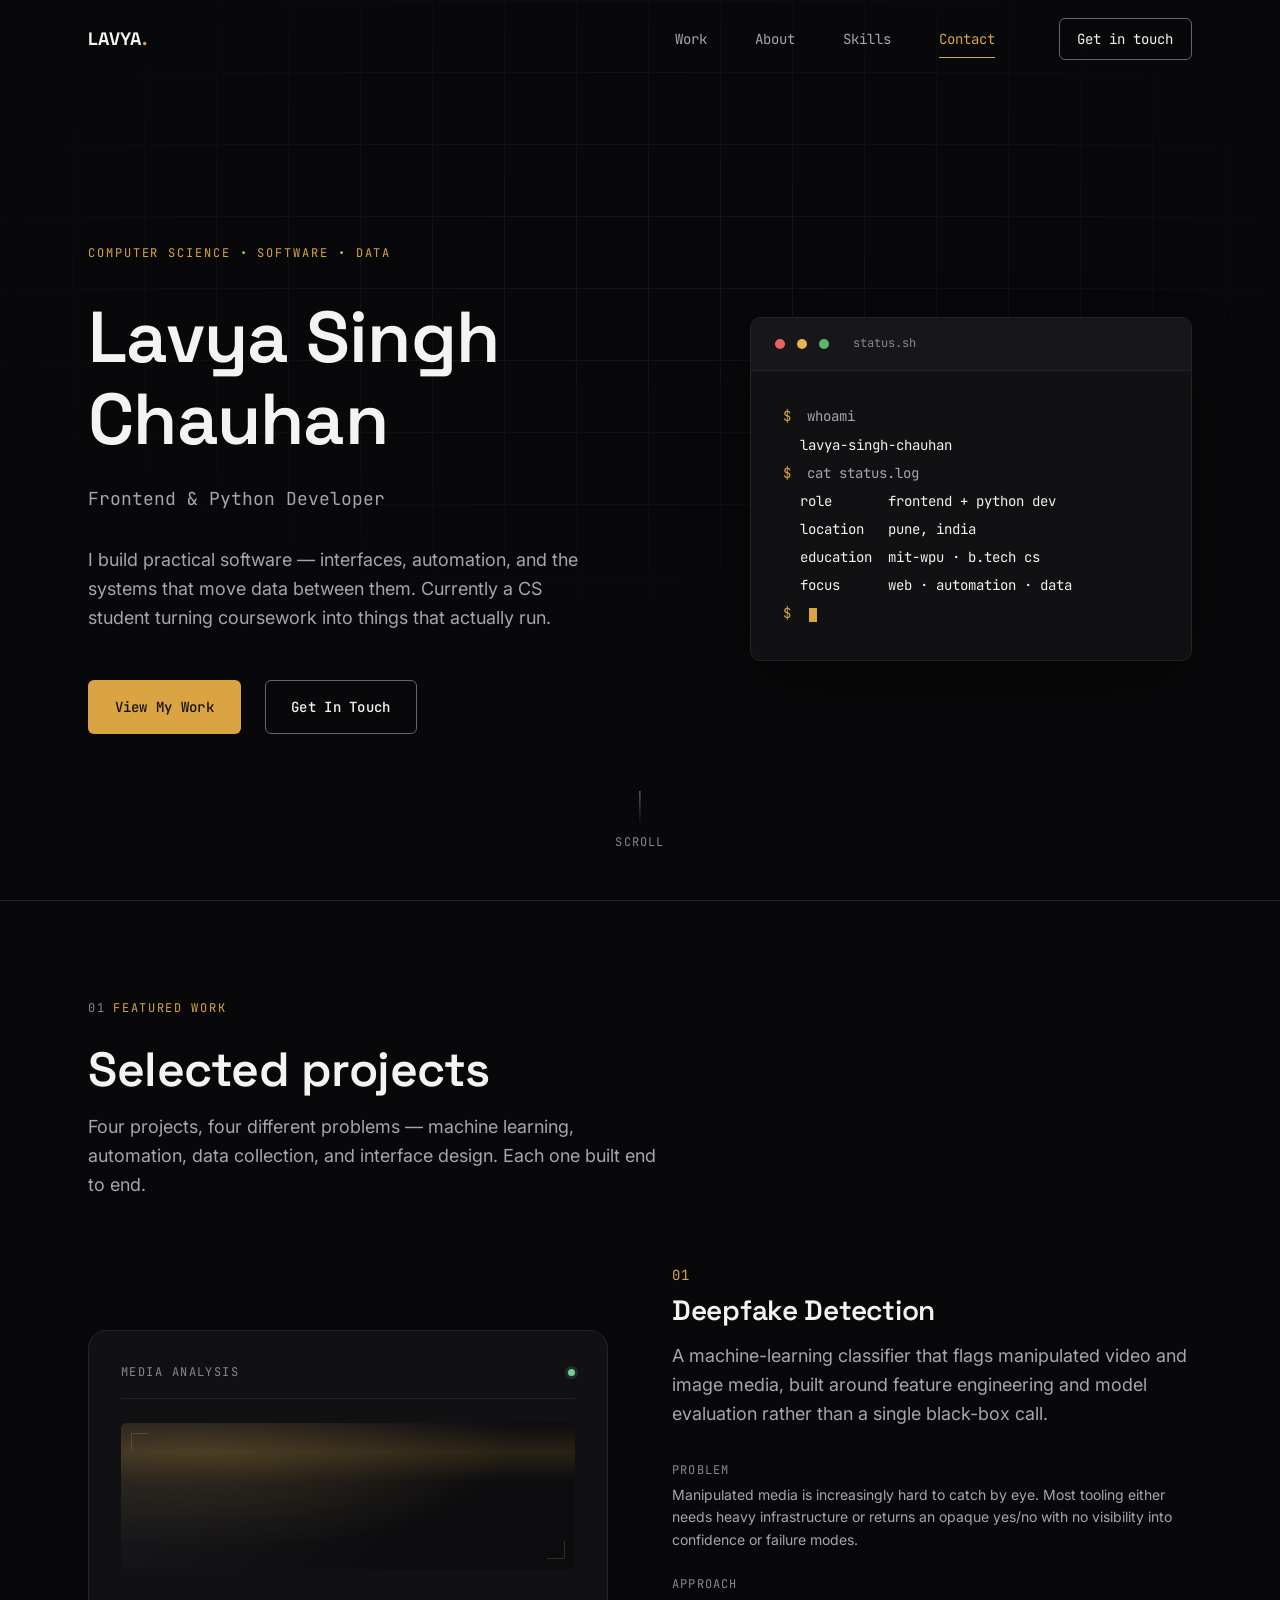
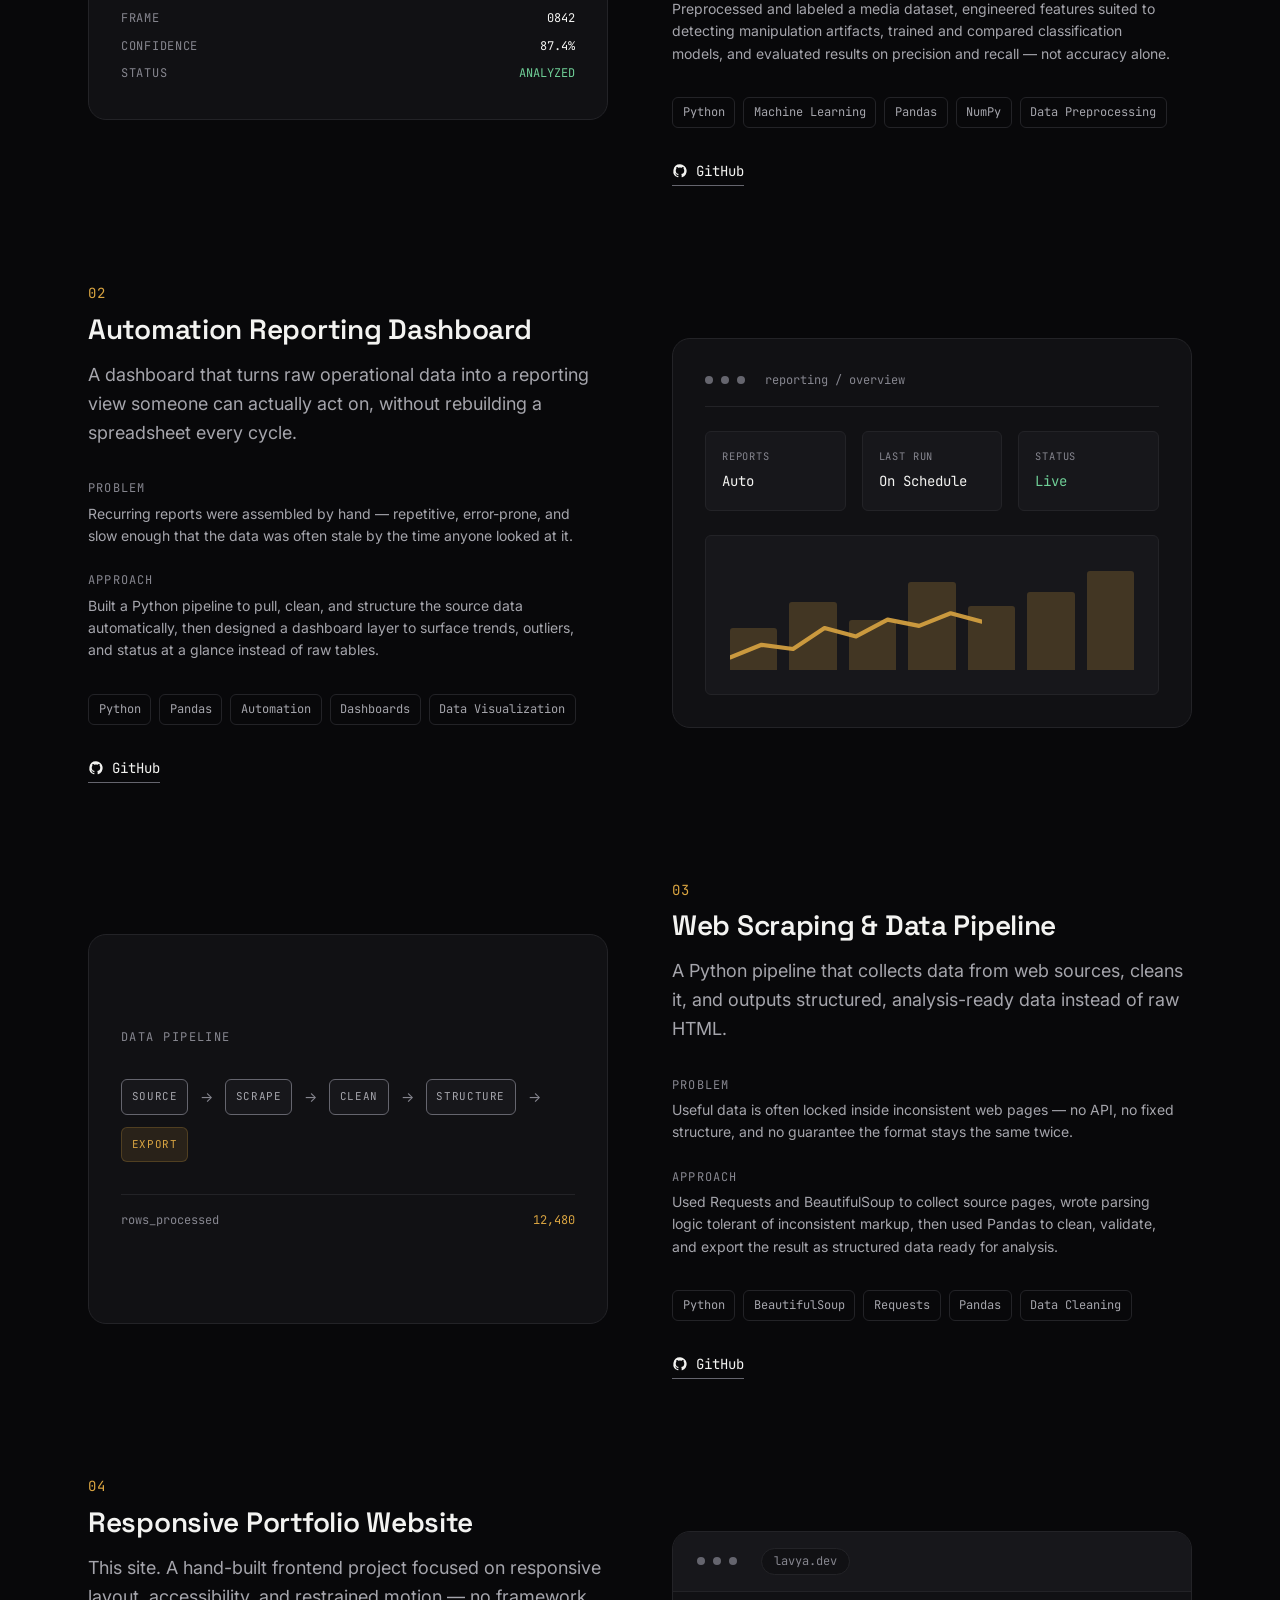
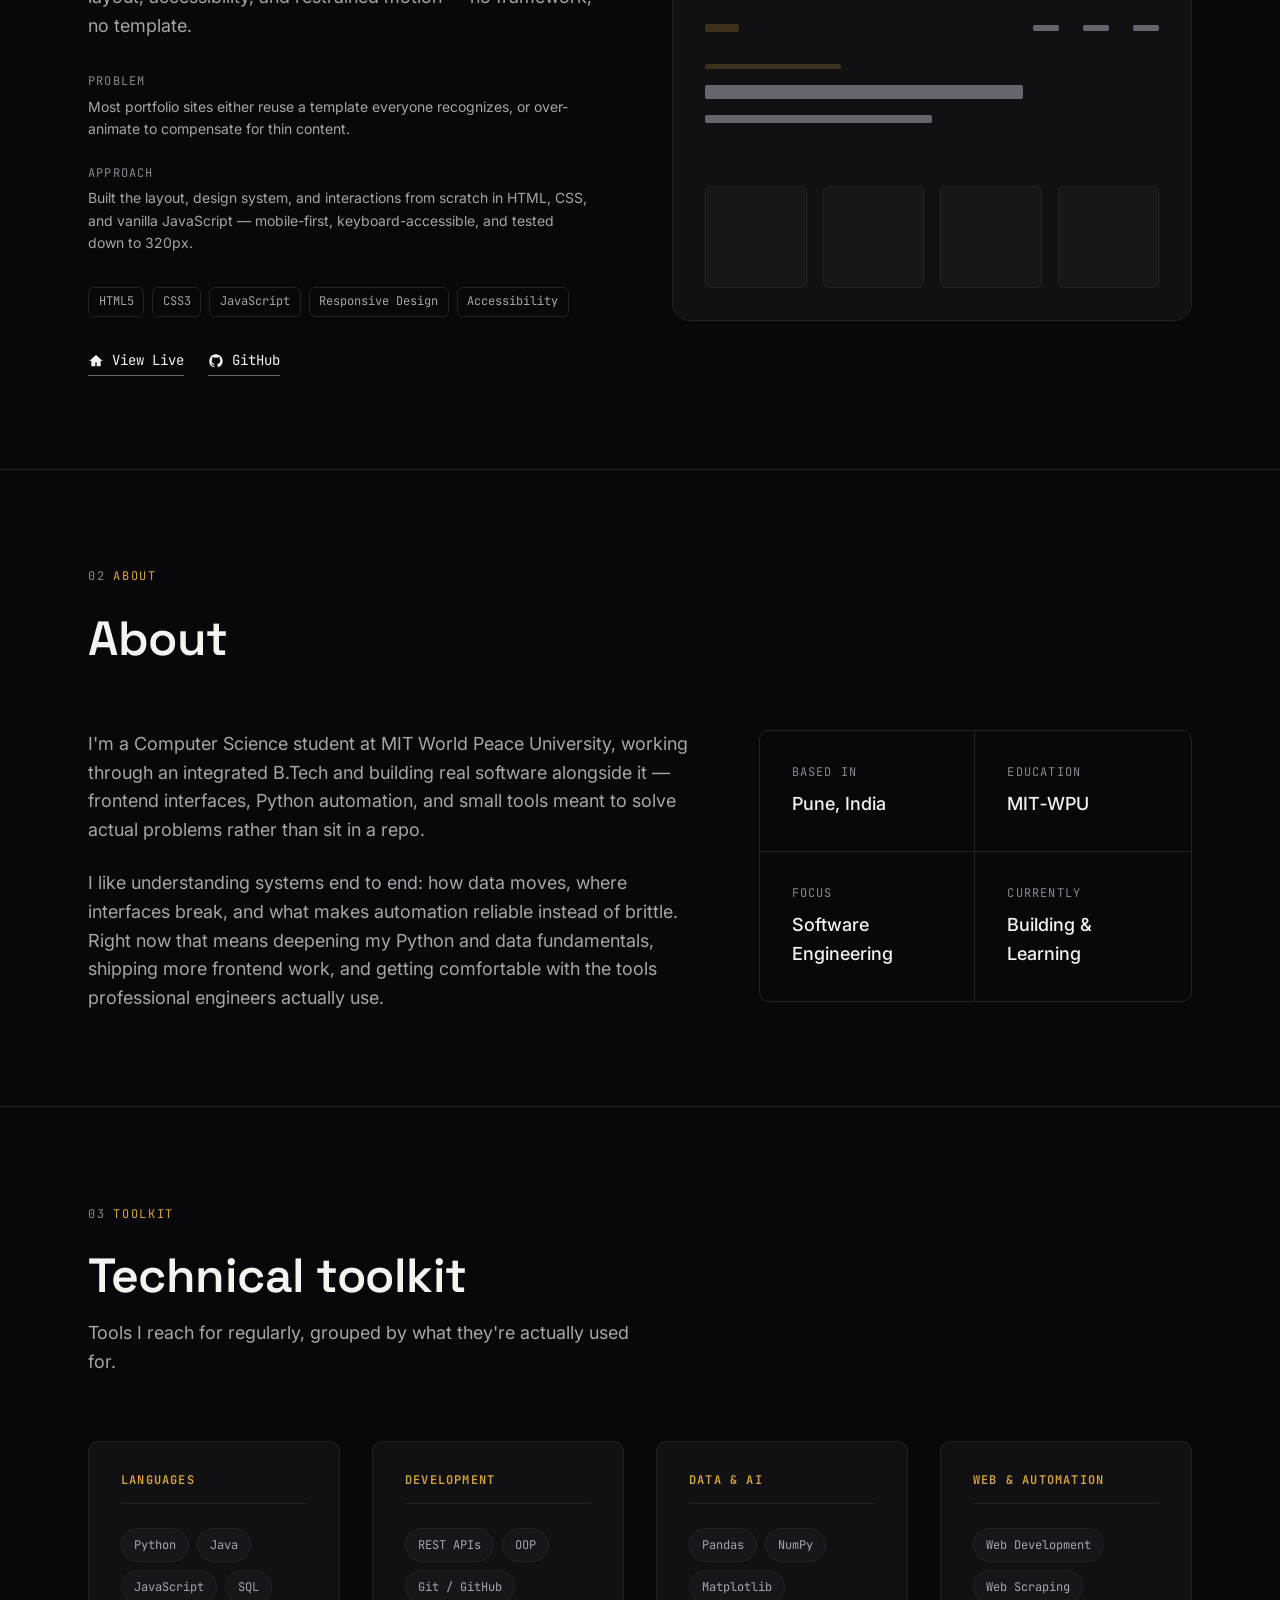
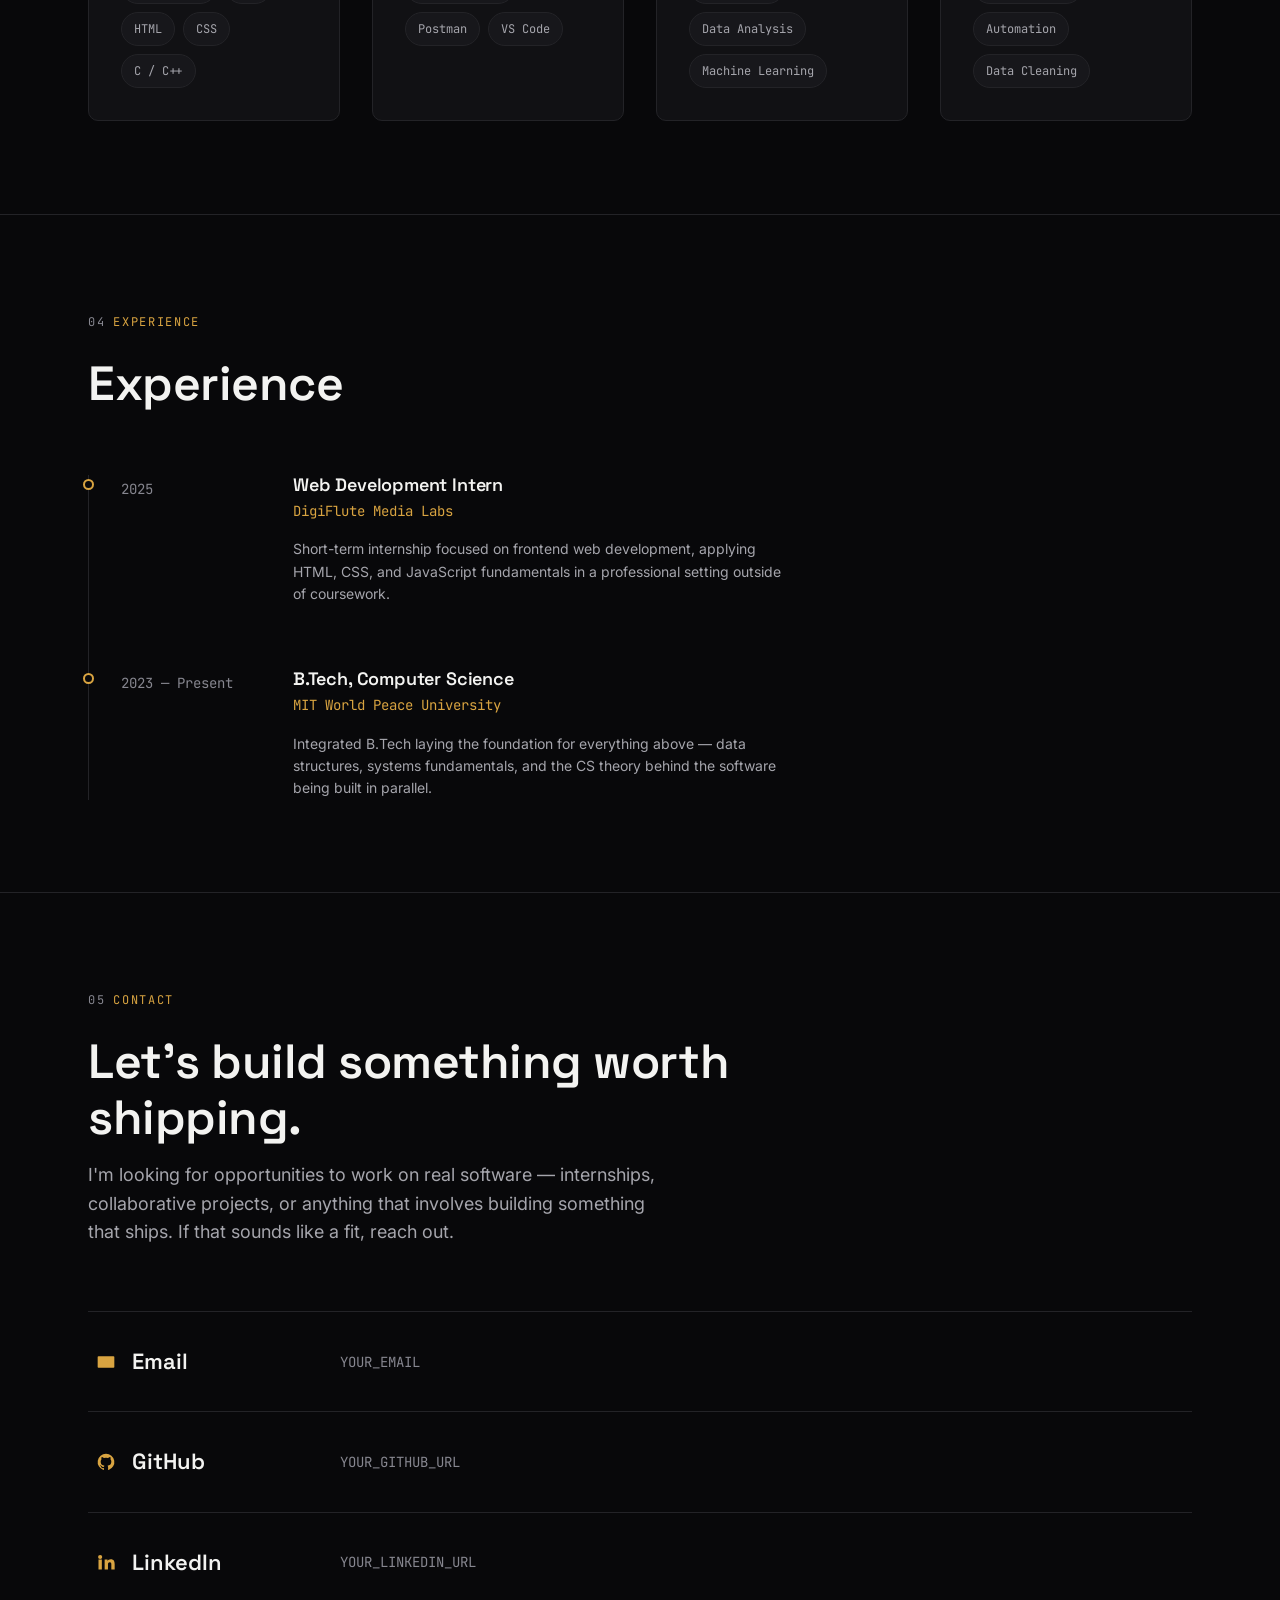
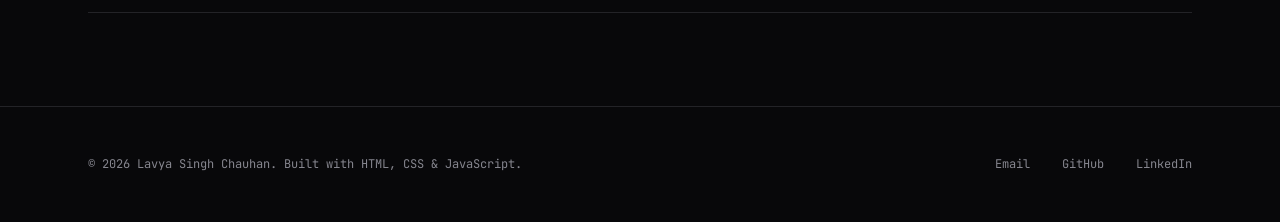
==== index.html @ cbdb99e8 "Build production-quality developer portfolio for Lavya Singh Chauhan Multi-file HTML/CSS/JS portfoli" ====
<!DOCTYPE html>
<html lang="en">
<head>
	<meta charset="UTF-8">
	<meta name="viewport" content="width=device-width, initial-scale=1.0">
	<script>document.documentElement.classList.add('js');</script>
	<title>Lavya Singh Chauhan — Frontend &amp; Python Developer</title>
	<meta name="description" content="Portfolio of Lavya Singh Chauhan, a Computer Science student building frontend interfaces, Python automation, and data-driven software. Projects in machine learning, automation dashboards, and web scraping.">
	<meta name="color-scheme" content="dark">
	<meta name="theme-color" content="#08080a">

	<!-- Open Graph -->
	<meta property="og:type" content="website">
	<meta property="og:title" content="Lavya Singh Chauhan — Frontend & Python Developer">
	<meta property="og:description" content="Computer Science student building frontend interfaces, Python automation, and data-driven software.">
	<!-- Replace with your deployed URL -->
	<meta property="og:url" content="YOUR_SITE_URL">
	<!-- Add assets/images/og-image.png (1200x630) for link previews -->
	<meta property="og:image" content="assets/images/og-image.png">
	<meta name="twitter:card" content="summary_large_image">

	<link rel="icon" href="data:image/svg+xml,%3Csvg xmlns='http://www.w3.org/2000/svg' viewBox='0 0 64 64'%3E%3Crect width='64' height='64' rx='14' fill='%2308080a'/%3E%3Ctext x='32' y='44' font-family='Georgia,serif' font-size='34' font-weight='700' fill='%23d9a441' text-anchor='middle'%3EL%3C/text%3E%3C/svg%3E">

	<link rel="preconnect" href="https://fonts.googleapis.com">
	<link rel="preconnect" href="https://fonts.gstatic.com" crossorigin>
	<link href="https://fonts.googleapis.com/css2?family=Space+Grotesk:wght@500;600;700&family=Inter:wght@400;500;600&family=JetBrains+Mono:wght@400;500&display=swap" rel="stylesheet">

	<link rel="stylesheet" href="css/style.css">
	<link rel="stylesheet" href="css/responsive.css">
	<link rel="stylesheet" href="css/animations.css">
</head>
<body>

	<a class="skip-link" href="#main">Skip to content</a>

	<header class="site-header" id="site-header">
		<div class="container nav">
			<a href="#top" class="nav__brand" aria-label="Lavya Singh Chauhan — back to top">LAVYA<span class="nav__brand-dot">.</span></a>

			<button class="nav__toggle" id="nav-toggle" type="button" aria-expanded="false" aria-controls="nav-menu" aria-label="Toggle navigation menu">
				<span class="nav__toggle-box">
					<span class="nav__toggle-line"></span>
					<span class="nav__toggle-line"></span>
					<span class="nav__toggle-line"></span>
				</span>
			</button>

			<nav class="nav__menu" id="nav-menu" aria-label="Primary">
				<ul class="nav__list">
					<li><a class="nav__link" href="#work" data-nav-link>Work</a></li>
					<li><a class="nav__link" href="#about" data-nav-link>About</a></li>
					<li><a class="nav__link" href="#skills" data-nav-link>Skills</a></li>
					<li><a class="nav__link" href="#contact" data-nav-link>Contact</a></li>
				</ul>
				<a class="nav__cta" href="#contact">Get in touch</a>
			</nav>
		</div>
	</header>

	<main id="main">

		<!-- ============ HERO ============ -->
		<section class="hero" id="top" aria-label="Introduction">
			<div class="hero__field" aria-hidden="true"></div>
			<div class="container hero__inner">
				<div class="hero__content" data-reveal>
					<p class="hero__eyebrow">Computer Science &bull; Software &bull; Data</p>
					<h1 class="hero__heading">Lavya Singh <br>Chauhan</h1>
					<p class="hero__role">Frontend &amp; Python Developer</p>
					<p class="hero__lede">I build practical software &mdash; interfaces, automation, and the systems that move data between them. Currently a CS student turning coursework into things that actually run.</p>
					<div class="hero__actions">
						<a class="btn btn--primary" href="#work">
							<span>View My Work</span>
						</a>
						<a class="btn btn--secondary" href="#contact">
							<span>Get In Touch</span>
						</a>
					</div>
				</div>

				<div class="hero__panel" data-reveal aria-hidden="true">
					<div class="terminal">
						<div class="terminal__bar">
							<span class="terminal__dot terminal__dot--red"></span>
							<span class="terminal__dot terminal__dot--yellow"></span>
							<span class="terminal__dot terminal__dot--green"></span>
							<span class="terminal__title">status.sh</span>
						</div>
						<div class="terminal__body">
							<p class="terminal__line"><span class="terminal__prompt">$</span> whoami</p>
							<p class="terminal__line terminal__line--output">lavya-singh-chauhan</p>
							<p class="terminal__line"><span class="terminal__prompt">$</span> cat status.log</p>
							<p class="terminal__line terminal__line--output">role       frontend + python dev</p>
							<p class="terminal__line terminal__line--output">location   pune, india</p>
							<p class="terminal__line terminal__line--output">education  mit-wpu &middot; b.tech cs</p>
							<p class="terminal__line terminal__line--output">focus      web &middot; automation &middot; data</p>
							<p class="terminal__line"><span class="terminal__prompt">$</span> <span class="terminal__cursor" id="terminal-cursor"></span></p>
						</div>
					</div>
				</div>
			</div>

			<a class="hero__scroll" href="#work" aria-label="Scroll to featured work">
				<span class="hero__scroll-line"></span>
				<span class="hero__scroll-text">Scroll</span>
			</a>
		</section>

		<!-- ============ FEATURED WORK ============ -->
		<section class="section work" id="work" aria-labelledby="work-title">
			<div class="container">
				<div class="section-head" data-reveal>
					<p class="section-label"><span class="section-label__index">01</span> Featured Work</p>
					<h2 class="section-title" id="work-title">Selected projects</h2>
					<p class="section-desc">Four projects, four different problems &mdash; machine learning, automation, data collection, and interface design. Each one built end to end.</p>
				</div>

				<div class="project-list">

					<!-- Project 01 — Deepfake Detection -->
					<article class="project-card" data-reveal>
						<div class="project-card__media">
							<!-- Replace this placeholder with assets/projects/deepfake-detection.png -->
							<div class="project-visual media-mock">
								<div class="media-mock__header">
									<span>MEDIA ANALYSIS</span>
									<span class="media-mock__status-dot" aria-hidden="true"></span>
								</div>
								<div class="media-mock__frame">
									<span class="media-mock__scanline" aria-hidden="true"></span>
									<span class="media-mock__crosshair media-mock__crosshair--tl" aria-hidden="true"></span>
									<span class="media-mock__crosshair media-mock__crosshair--br" aria-hidden="true"></span>
								</div>
								<dl class="media-mock__readout">
									<div class="readout-row"><dt>FRAME</dt><dd>0842</dd></div>
									<div class="readout-row"><dt>CONFIDENCE</dt><dd>87.4%</dd></div>
									<div class="readout-row"><dt>STATUS</dt><dd class="readout-row__status">ANALYZED</dd></div>
								</dl>
							</div>
						</div>
						<div class="project-card__body">
							<p class="project-card__number">01</p>
							<h3 class="project-card__title">Deepfake Detection</h3>
							<p class="project-card__desc">A machine-learning classifier that flags manipulated video and image media, built around feature engineering and model evaluation rather than a single black-box call.</p>

							<div class="project-detail">
								<p class="detail-label">Problem</p>
								<p class="detail-text">Manipulated media is increasingly hard to catch by eye. Most tooling either needs heavy infrastructure or returns an opaque yes/no with no visibility into confidence or failure modes.</p>
							</div>
							<div class="project-detail">
								<p class="detail-label">Approach</p>
								<p class="detail-text">Preprocessed and labeled a media dataset, engineered features suited to detecting manipulation artifacts, trained and compared classification models, and evaluated results on precision and recall &mdash; not accuracy alone.</p>
							</div>

							<ul class="stack-list" aria-label="Technologies used">
								<li class="stack-badge">Python</li>
								<li class="stack-badge">Machine Learning</li>
								<li class="stack-badge">Pandas</li>
								<li class="stack-badge">NumPy</li>
								<li class="stack-badge">Data Preprocessing</li>
							</ul>

							<div class="project-links">
								<!-- Replace YOUR_GITHUB_URL with the repository link -->
								<a class="link-btn" href="YOUR_GITHUB_URL" target="_blank" rel="noopener noreferrer">
									<svg class="link-btn__icon" viewBox="0 0 24 24" aria-hidden="true"><path fill="currentColor" d="M12 2a10 10 0 0 0-3.16 19.49c.5.09.68-.22.68-.48v-1.7c-2.78.6-3.37-1.34-3.37-1.34-.46-1.16-1.11-1.47-1.11-1.47-.91-.62.07-.6.07-.6 1 .07 1.53 1.03 1.53 1.03.9 1.52 2.34 1.08 2.91.83.09-.65.35-1.08.63-1.33-2.22-.25-4.56-1.11-4.56-4.94 0-1.09.39-1.98 1.03-2.68-.1-.25-.45-1.27.1-2.64 0 0 .84-.27 2.75 1.02a9.6 9.6 0 0 1 5 0c1.91-1.29 2.75-1.02 2.75-1.02.55 1.37.2 2.39.1 2.64.64.7 1.03 1.59 1.03 2.68 0 3.84-2.34 4.68-4.57 4.93.36.31.68.92.68 1.85v2.74c0 .27.18.58.69.48A10 10 0 0 0 12 2Z"/></svg>
									<span>GitHub</span>
								</a>
							</div>
						</div>
					</article>

					<!-- Project 02 — Automation Reporting Dashboard -->
					<article class="project-card project-card--reverse" data-reveal>
						<div class="project-card__media">
							<!-- Replace this placeholder with assets/projects/automation-dashboard.png -->
							<div class="project-visual dash-mock">
								<div class="dash-mock__bar">
									<span class="dash-mock__dot"></span>
									<span class="dash-mock__dot"></span>
									<span class="dash-mock__dot"></span>
									<span class="dash-mock__path">reporting / overview</span>
								</div>
								<div class="dash-mock__stats">
									<div class="dash-mock__stat">
										<span class="dash-mock__stat-label">Reports</span>
										<span class="dash-mock__stat-value">Auto</span>
									</div>
									<div class="dash-mock__stat">
										<span class="dash-mock__stat-label">Last Run</span>
										<span class="dash-mock__stat-value">On Schedule</span>
									</div>
									<div class="dash-mock__stat">
										<span class="dash-mock__stat-label">Status</span>
										<span class="dash-mock__stat-value dash-mock__stat-value--ok">Live</span>
									</div>
								</div>
								<div class="dash-mock__chart">
									<div class="dash-mock__bars" aria-hidden="true">
										<span style="--h:38%"></span>
										<span style="--h:62%"></span>
										<span style="--h:45%"></span>
										<span style="--h:80%"></span>
										<span style="--h:58%"></span>
										<span style="--h:71%"></span>
										<span style="--h:90%"></span>
									</div>
									<svg class="dash-mock__spark" viewBox="0 0 120 30" preserveAspectRatio="none" aria-hidden="true">
										<polyline points="0,24 15,18 30,20 45,10 60,14 75,6 90,9 105,3 120,7" fill="none" stroke="currentColor" stroke-width="2" stroke-linecap="round" stroke-linejoin="round"/>
									</svg>
								</div>
							</div>
						</div>
						<div class="project-card__body">
							<p class="project-card__number">02</p>
							<h3 class="project-card__title">Automation Reporting Dashboard</h3>
							<p class="project-card__desc">A dashboard that turns raw operational data into a reporting view someone can actually act on, without rebuilding a spreadsheet every cycle.</p>

							<div class="project-detail">
								<p class="detail-label">Problem</p>
								<p class="detail-text">Recurring reports were assembled by hand &mdash; repetitive, error-prone, and slow enough that the data was often stale by the time anyone looked at it.</p>
							</div>
							<div class="project-detail">
								<p class="detail-label">Approach</p>
								<p class="detail-text">Built a Python pipeline to pull, clean, and structure the source data automatically, then designed a dashboard layer to surface trends, outliers, and status at a glance instead of raw tables.</p>
							</div>

							<ul class="stack-list" aria-label="Technologies used">
								<li class="stack-badge">Python</li>
								<li class="stack-badge">Pandas</li>
								<li class="stack-badge">Automation</li>
								<li class="stack-badge">Dashboards</li>
								<li class="stack-badge">Data Visualization</li>
							</ul>

							<div class="project-links">
								<!-- Replace YOUR_GITHUB_URL with the repository link -->
								<a class="link-btn" href="YOUR_GITHUB_URL" target="_blank" rel="noopener noreferrer">
									<svg class="link-btn__icon" viewBox="0 0 24 24" aria-hidden="true"><path fill="currentColor" d="M12 2a10 10 0 0 0-3.16 19.49c.5.09.68-.22.68-.48v-1.7c-2.78.6-3.37-1.34-3.37-1.34-.46-1.16-1.11-1.47-1.11-1.47-.91-.62.07-.6.07-.6 1 .07 1.53 1.03 1.53 1.03.9 1.52 2.34 1.08 2.91.83.09-.65.35-1.08.63-1.33-2.22-.25-4.56-1.11-4.56-4.94 0-1.09.39-1.98 1.03-2.68-.1-.25-.45-1.27.1-2.64 0 0 .84-.27 2.75 1.02a9.6 9.6 0 0 1 5 0c1.91-1.29 2.75-1.02 2.75-1.02.55 1.37.2 2.39.1 2.64.64.7 1.03 1.59 1.03 2.68 0 3.84-2.34 4.68-4.57 4.93.36.31.68.92.68 1.85v2.74c0 .27.18.58.69.48A10 10 0 0 0 12 2Z"/></svg>
									<span>GitHub</span>
								</a>
							</div>
						</div>
					</article>

					<!-- Project 03 — Web Scraping & Data Pipeline -->
					<article class="project-card" data-reveal>
						<div class="project-card__media">
							<!-- Replace this placeholder with assets/projects/web-scraper.png -->
							<div class="project-visual pipeline-mock">
								<p class="pipeline-mock__label">DATA PIPELINE</p>
								<div class="pipeline">
									<div class="pipeline__node">SOURCE</div>
									<span class="pipeline__arrow" aria-hidden="true">&rarr;</span>
									<div class="pipeline__node">SCRAPE</div>
									<span class="pipeline__arrow" aria-hidden="true">&rarr;</span>
									<div class="pipeline__node">CLEAN</div>
									<span class="pipeline__arrow" aria-hidden="true">&rarr;</span>
									<div class="pipeline__node">STRUCTURE</div>
									<span class="pipeline__arrow" aria-hidden="true">&rarr;</span>
									<div class="pipeline__node pipeline__node--accent">EXPORT</div>
								</div>
								<div class="pipeline-mock__footer">
									<span>rows_processed</span>
									<span>12,480</span>
								</div>
							</div>
						</div>
						<div class="project-card__body">
							<p class="project-card__number">03</p>
							<h3 class="project-card__title">Web Scraping &amp; Data Pipeline</h3>
							<p class="project-card__desc">A Python pipeline that collects data from web sources, cleans it, and outputs structured, analysis-ready data instead of raw HTML.</p>

							<div class="project-detail">
								<p class="detail-label">Problem</p>
								<p class="detail-text">Useful data is often locked inside inconsistent web pages &mdash; no API, no fixed structure, and no guarantee the format stays the same twice.</p>
							</div>
							<div class="project-detail">
								<p class="detail-label">Approach</p>
								<p class="detail-text">Used Requests and BeautifulSoup to collect source pages, wrote parsing logic tolerant of inconsistent markup, then used Pandas to clean, validate, and export the result as structured data ready for analysis.</p>
							</div>

							<ul class="stack-list" aria-label="Technologies used">
								<li class="stack-badge">Python</li>
								<li class="stack-badge">BeautifulSoup</li>
								<li class="stack-badge">Requests</li>
								<li class="stack-badge">Pandas</li>
								<li class="stack-badge">Data Cleaning</li>
							</ul>

							<div class="project-links">
								<!-- Replace YOUR_GITHUB_URL with the repository link -->
								<a class="link-btn" href="YOUR_GITHUB_URL" target="_blank" rel="noopener noreferrer">
									<svg class="link-btn__icon" viewBox="0 0 24 24" aria-hidden="true"><path fill="currentColor" d="M12 2a10 10 0 0 0-3.16 19.49c.5.09.68-.22.68-.48v-1.7c-2.78.6-3.37-1.34-3.37-1.34-.46-1.16-1.11-1.47-1.11-1.47-.91-.62.07-.6.07-.6 1 .07 1.53 1.03 1.53 1.03.9 1.52 2.34 1.08 2.91.83.09-.65.35-1.08.63-1.33-2.22-.25-4.56-1.11-4.56-4.94 0-1.09.39-1.98 1.03-2.68-.1-.25-.45-1.27.1-2.64 0 0 .84-.27 2.75 1.02a9.6 9.6 0 0 1 5 0c1.91-1.29 2.75-1.02 2.75-1.02.55 1.37.2 2.39.1 2.64.64.7 1.03 1.59 1.03 2.68 0 3.84-2.34 4.68-4.57 4.93.36.31.68.92.68 1.85v2.74c0 .27.18.58.69.48A10 10 0 0 0 12 2Z"/></svg>
									<span>GitHub</span>
								</a>
							</div>
						</div>
					</article>

					<!-- Project 04 — Responsive Portfolio Website -->
					<article class="project-card project-card--reverse" data-reveal>
						<div class="project-card__media">
							<!-- Replace this placeholder with assets/projects/portfolio.png -->
							<div class="project-visual browser-mock">
								<div class="browser-mock__chrome">
									<span class="browser-mock__dot"></span>
									<span class="browser-mock__dot"></span>
									<span class="browser-mock__dot"></span>
									<span class="browser-mock__url">lavya.dev</span>
								</div>
								<div class="browser-mock__body">
									<div class="browser-mock__nav">
										<span class="browser-mock__nav-brand"></span>
										<span class="browser-mock__nav-link"></span>
										<span class="browser-mock__nav-link"></span>
										<span class="browser-mock__nav-link"></span>
									</div>
									<div class="browser-mock__hero">
										<span class="browser-mock__hero-line browser-mock__hero-line--eyebrow"></span>
										<span class="browser-mock__hero-line browser-mock__hero-line--title"></span>
										<span class="browser-mock__hero-line browser-mock__hero-line--sub"></span>
									</div>
									<div class="browser-mock__grid">
										<span></span><span></span><span></span><span></span>
									</div>
								</div>
							</div>
						</div>
						<div class="project-card__body">
							<p class="project-card__number">04</p>
							<h3 class="project-card__title">Responsive Portfolio Website</h3>
							<p class="project-card__desc">This site. A hand-built frontend project focused on responsive layout, accessibility, and restrained motion &mdash; no framework, no template.</p>

							<div class="project-detail">
								<p class="detail-label">Problem</p>
								<p class="detail-text">Most portfolio sites either reuse a template everyone recognizes, or over-animate to compensate for thin content.</p>
							</div>
							<div class="project-detail">
								<p class="detail-label">Approach</p>
								<p class="detail-text">Built the layout, design system, and interactions from scratch in HTML, CSS, and vanilla JavaScript &mdash; mobile-first, keyboard-accessible, and tested down to 320px.</p>
							</div>

							<ul class="stack-list" aria-label="Technologies used">
								<li class="stack-badge">HTML5</li>
								<li class="stack-badge">CSS3</li>
								<li class="stack-badge">JavaScript</li>
								<li class="stack-badge">Responsive Design</li>
								<li class="stack-badge">Accessibility</li>
							</ul>

							<div class="project-links">
								<a class="link-btn" href="#top">
									<svg class="link-btn__icon" viewBox="0 0 24 24" aria-hidden="true"><path fill="currentColor" d="M12 3 2 12h3v8h6v-6h2v6h6v-8h3L12 3Z"/></svg>
									<span>View Live</span>
								</a>
								<!-- Replace YOUR_GITHUB_URL with the repository link -->
								<a class="link-btn" href="YOUR_GITHUB_URL" target="_blank" rel="noopener noreferrer">
									<svg class="link-btn__icon" viewBox="0 0 24 24" aria-hidden="true"><path fill="currentColor" d="M12 2a10 10 0 0 0-3.16 19.49c.5.09.68-.22.68-.48v-1.7c-2.78.6-3.37-1.34-3.37-1.34-.46-1.16-1.11-1.47-1.11-1.47-.91-.62.07-.6.07-.6 1 .07 1.53 1.03 1.53 1.03.9 1.52 2.34 1.08 2.91.83.09-.65.35-1.08.63-1.33-2.22-.25-4.56-1.11-4.56-4.94 0-1.09.39-1.98 1.03-2.68-.1-.25-.45-1.27.1-2.64 0 0 .84-.27 2.75 1.02a9.6 9.6 0 0 1 5 0c1.91-1.29 2.75-1.02 2.75-1.02.55 1.37.2 2.39.1 2.64.64.7 1.03 1.59 1.03 2.68 0 3.84-2.34 4.68-4.57 4.93.36.31.68.92.68 1.85v2.74c0 .27.18.58.69.48A10 10 0 0 0 12 2Z"/></svg>
									<span>GitHub</span>
								</a>
							</div>
						</div>
					</article>

				</div>
			</div>
		</section>

		<!-- ============ ABOUT ============ -->
		<section class="section about" id="about" aria-labelledby="about-title">
			<div class="container about__inner">
				<div class="section-head" data-reveal>
					<p class="section-label"><span class="section-label__index">02</span> About</p>
					<h2 class="section-title" id="about-title">About</h2>
				</div>

				<div class="about__grid">
					<div class="about__text" data-reveal>
						<p>I'm a Computer Science student at MIT World Peace University, working through an integrated B.Tech and building real software alongside it &mdash; frontend interfaces, Python automation, and small tools meant to solve actual problems rather than sit in a repo.</p>
						<p>I like understanding systems end to end: how data moves, where interfaces break, and what makes automation reliable instead of brittle. Right now that means deepening my Python and data fundamentals, shipping more frontend work, and getting comfortable with the tools professional engineers actually use.</p>
					</div>

					<dl class="about__meta" data-reveal>
						<div class="meta-item">
							<dt class="meta-item__label">Based In</dt>
							<dd class="meta-item__value">Pune, India</dd>
						</div>
						<div class="meta-item">
							<dt class="meta-item__label">Education</dt>
							<dd class="meta-item__value">MIT&#8209;WPU</dd>
						</div>
						<div class="meta-item">
							<dt class="meta-item__label">Focus</dt>
							<dd class="meta-item__value">Software Engineering</dd>
						</div>
						<div class="meta-item">
							<dt class="meta-item__label">Currently</dt>
							<dd class="meta-item__value">Building &amp; Learning</dd>
						</div>
					</dl>
				</div>
			</div>
		</section>

		<!-- ============ SKILLS ============ -->
		<section class="section skills" id="skills" aria-labelledby="skills-title">
			<div class="container">
				<div class="section-head" data-reveal>
					<p class="section-label"><span class="section-label__index">03</span> Toolkit</p>
					<h2 class="section-title" id="skills-title">Technical toolkit</h2>
					<p class="section-desc">Tools I reach for regularly, grouped by what they're actually used for.</p>
				</div>

				<div class="skills__grid">
					<div class="skill-group" data-reveal>
						<h3 class="skill-group__title">Languages</h3>
						<ul class="badge-list">
							<li class="badge">Python</li>
							<li class="badge">Java</li>
							<li class="badge">JavaScript</li>
							<li class="badge">SQL</li>
							<li class="badge">HTML</li>
							<li class="badge">CSS</li>
							<li class="badge">C / C++</li>
						</ul>
					</div>

					<div class="skill-group" data-reveal>
						<h3 class="skill-group__title">Development</h3>
						<ul class="badge-list">
							<li class="badge">REST APIs</li>
							<li class="badge">OOP</li>
							<li class="badge">Git / GitHub</li>
							<li class="badge">Postman</li>
							<li class="badge">VS Code</li>
						</ul>
					</div>

					<div class="skill-group" data-reveal>
						<h3 class="skill-group__title">Data &amp; AI</h3>
						<ul class="badge-list">
							<li class="badge">Pandas</li>
							<li class="badge">NumPy</li>
							<li class="badge">Matplotlib</li>
							<li class="badge">Data Analysis</li>
							<li class="badge">Machine Learning</li>
						</ul>
					</div>

					<div class="skill-group" data-reveal>
						<h3 class="skill-group__title">Web &amp; Automation</h3>
						<ul class="badge-list">
							<li class="badge">Web Development</li>
							<li class="badge">Web Scraping</li>
							<li class="badge">Automation</li>
							<li class="badge">Data Cleaning</li>
						</ul>
					</div>
				</div>
			</div>
		</section>

		<!-- ============ EXPERIENCE ============ -->
		<section class="section experience" id="experience" aria-labelledby="experience-title">
			<div class="container">
				<div class="section-head" data-reveal>
					<p class="section-label"><span class="section-label__index">04</span> Experience</p>
					<h2 class="section-title" id="experience-title">Experience</h2>
				</div>

				<ol class="timeline">
					<li class="timeline__item" data-reveal>
						<div class="timeline__marker" aria-hidden="true"></div>
						<p class="timeline__year">2025</p>
						<div class="timeline__content">
							<h3 class="timeline__role">Web Development Intern</h3>
							<p class="timeline__org">DigiFlute Media Labs</p>
							<p class="timeline__desc">Short-term internship focused on frontend web development, applying HTML, CSS, and JavaScript fundamentals in a professional setting outside of coursework.</p>
						</div>
					</li>
					<li class="timeline__item" data-reveal>
						<div class="timeline__marker" aria-hidden="true"></div>
						<p class="timeline__year">2023 &mdash; Present</p>
						<div class="timeline__content">
							<h3 class="timeline__role">B.Tech, Computer Science</h3>
							<p class="timeline__org">MIT World Peace University</p>
							<p class="timeline__desc">Integrated B.Tech laying the foundation for everything above &mdash; data structures, systems fundamentals, and the CS theory behind the software being built in parallel.</p>
						</div>
					</li>
				</ol>
			</div>
		</section>

		<!-- ============ CONTACT ============ -->
		<section class="section contact" id="contact" aria-labelledby="contact-title">
			<div class="container contact__inner">
				<div class="section-head" data-reveal>
					<p class="section-label"><span class="section-label__index">05</span> Contact</p>
					<h2 class="section-title contact__headline" id="contact-title">Let's build something worth shipping.</h2>
					<p class="section-desc">I'm looking for opportunities to work on real software &mdash; internships, collaborative projects, or anything that involves building something that ships. If that sounds like a fit, reach out.</p>
				</div>

				<div class="contact-links" data-reveal>
					<!-- Replace YOUR_EMAIL with your actual email address -->
					<a class="contact-link" href="mailto:YOUR_EMAIL">
						<span class="contact-link__label">
							<svg class="contact-link__icon" viewBox="0 0 24 24" aria-hidden="true"><path fill="currentColor" d="M3 5h18a1 1 0 0 1 1 1v12a1 1 0 0 1-1 1H3a1 1 0 0 1-1-1V6a1 1 0 0 1 1-1Zm17.4 2.1-8.4 6.4-8.4-6.4v.1L12 13.6l8.4-6.4v-.1Z"/></svg>
							Email
						</span>
						<span class="contact-link__value">YOUR_EMAIL</span>
						<svg class="contact-link__arrow" viewBox="0 0 24 24" aria-hidden="true"><path fill="currentColor" d="M5 12h14m0 0-6-6m6 6-6 6"/></svg>
					</a>
					<!-- Replace YOUR_GITHUB_URL with your GitHub profile URL -->
					<a class="contact-link" href="YOUR_GITHUB_URL" target="_blank" rel="noopener noreferrer">
						<span class="contact-link__label">
							<svg class="contact-link__icon" viewBox="0 0 24 24" aria-hidden="true"><path fill="currentColor" d="M12 2a10 10 0 0 0-3.16 19.49c.5.09.68-.22.68-.48v-1.7c-2.78.6-3.37-1.34-3.37-1.34-.46-1.16-1.11-1.47-1.11-1.47-.91-.62.07-.6.07-.6 1 .07 1.53 1.03 1.53 1.03.9 1.52 2.34 1.08 2.91.83.09-.65.35-1.08.63-1.33-2.22-.25-4.56-1.11-4.56-4.94 0-1.09.39-1.98 1.03-2.68-.1-.25-.45-1.27.1-2.64 0 0 .84-.27 2.75 1.02a9.6 9.6 0 0 1 5 0c1.91-1.29 2.75-1.02 2.75-1.02.55 1.37.2 2.39.1 2.64.64.7 1.03 1.59 1.03 2.68 0 3.84-2.34 4.68-4.57 4.93.36.31.68.92.68 1.85v2.74c0 .27.18.58.69.48A10 10 0 0 0 12 2Z"/></svg>
							GitHub
						</span>
						<span class="contact-link__value">YOUR_GITHUB_URL</span>
						<svg class="contact-link__arrow" viewBox="0 0 24 24" aria-hidden="true"><path fill="currentColor" d="M5 12h14m0 0-6-6m6 6-6 6"/></svg>
					</a>
					<!-- Replace YOUR_LINKEDIN_URL with your LinkedIn profile URL -->
					<a class="contact-link" href="YOUR_LINKEDIN_URL" target="_blank" rel="noopener noreferrer">
						<span class="contact-link__label">
							<svg class="contact-link__icon" viewBox="0 0 24 24" aria-hidden="true"><path fill="currentColor" d="M4.98 3.5a2.5 2.5 0 1 1 0 5 2.5 2.5 0 0 1 0-5ZM3 9h4v12H3V9Zm7 0h3.8v1.7h.05c.53-1 1.83-2 3.77-2 4.03 0 4.78 2.66 4.78 6.12V21h-4v-5.6c0-1.34-.02-3.06-1.87-3.06-1.87 0-2.16 1.46-2.16 2.96V21h-4V9Z"/></svg>
							LinkedIn
						</span>
						<span class="contact-link__value">YOUR_LINKEDIN_URL</span>
						<svg class="contact-link__arrow" viewBox="0 0 24 24" aria-hidden="true"><path fill="currentColor" d="M5 12h14m0 0-6-6m6 6-6 6"/></svg>
					</a>
				</div>
			</div>
		</section>

	</main>

	<footer class="site-footer">
		<div class="container footer__inner">
			<p class="footer__copy">&copy; <span id="footer-year">2026</span> Lavya Singh Chauhan. Built with HTML, CSS &amp; JavaScript.</p>
			<div class="footer__links">
				<!-- Replace with your actual email address -->
				<a href="mailto:YOUR_EMAIL" aria-label="Email">Email</a>
				<!-- Replace with your GitHub profile URL -->
				<a href="YOUR_GITHUB_URL" target="_blank" rel="noopener noreferrer" aria-label="GitHub">GitHub</a>
				<!-- Replace with your LinkedIn profile URL -->
				<a href="YOUR_LINKEDIN_URL" target="_blank" rel="noopener noreferrer" aria-label="LinkedIn">LinkedIn</a>
			</div>
		</div>
	</footer>

	<script src="js/navigation.js" defer></script>
	<script src="js/animations.js" defer></script>
	<script src="js/main.js" defer></script>
</body>
</html>
---- css/style.css ----
/* ==========================================================================
   Lavya Singh Chauhan — Portfolio
   style.css — design tokens, base styles, layout, components
   ========================================================================== */

/* ---------- Design tokens ---------- */
:root {
	/* Color */
	--bg: #08080a;
	--bg-raised: #0d0d10;
	--surface: #111114;
	--surface-elevated: #17171b;
	--text-primary: #f3f3f1;
	--text-secondary: #a5a5ac;
	--text-muted: #86868f;
	--border: #232327;
	--border-strong: #65656e;
	--accent: #d9a441;
	--accent-strong: #f0bd5e;
	--accent-soft: rgba(217, 164, 65, 0.12);
	--accent-soft-strong: rgba(217, 164, 65, 0.22);
	--ok: #6fcf97;

	/* Typography */
	--font-display: 'Space Grotesk', 'Segoe UI', system-ui, sans-serif;
	--font-body: 'Inter', 'Segoe UI', system-ui, -apple-system, sans-serif;
	--font-mono: 'JetBrains Mono', 'SF Mono', Consolas, monospace;

	--fs-xs: 0.75rem;
	--fs-sm: 0.875rem;
	--fs-base: 1rem;
	--fs-md: 1.125rem;
	--fs-lg: 1.375rem;
	--fs-xl: 1.75rem;
	--fs-2xl: clamp(2rem, 1.5rem + 2vw, 3rem);
	--fs-3xl: clamp(2.75rem, 2rem + 3.5vw, 4.5rem);

	/* Spacing (4px base) */
	--space-3xs: 0.25rem;
	--space-2xs: 0.5rem;
	--space-xs: 0.75rem;
	--space-sm: 1rem;
	--space-md: 1.5rem;
	--space-lg: 2rem;
	--space-xl: 3rem;
	--space-2xl: 4rem;
	--space-3xl: 6rem;
	--space-4xl: 8rem;

	/* Layout */
	--container-max: 1200px;
	--container-pad: clamp(1.25rem, 4vw, 3rem);
	--radius-sm: 6px;
	--radius-md: 10px;
	--radius-lg: 18px;
	--header-h: 76px;

	/* Motion */
	--ease: cubic-bezier(0.22, 0.61, 0.36, 1);
	--dur-fast: 150ms;
	--dur-base: 320ms;
	--dur-slow: 640ms;
}

/* ---------- Reset ---------- */
*, *::before, *::after { box-sizing: border-box; }
* { margin: 0; }

html {
	color-scheme: dark;
	scroll-behavior: smooth;
	-webkit-text-size-adjust: 100%;
}

body {
	background: var(--bg);
	color: var(--text-primary);
	font-family: var(--font-body);
	font-size: var(--fs-base);
	line-height: 1.6;
	-webkit-font-smoothing: antialiased;
	text-rendering: optimizeLegibility;
	overflow-x: hidden;
}

img, svg, video, canvas { display: block; max-width: 100%; }
button, input, textarea, select { font: inherit; color: inherit; }
button { cursor: pointer; background: none; border: none; }
a { color: inherit; text-decoration: none; }
ul, ol { list-style: none; padding: 0; }
h1, h2, h3, h4 { font-family: var(--font-display); font-weight: 600; line-height: 1.15; letter-spacing: -0.01em; }

/* ---------- Focus & selection ---------- */
:focus-visible {
	outline: 2px solid var(--accent);
	outline-offset: 3px;
	border-radius: 2px;
}

::selection {
	background: var(--accent-soft-strong);
	color: var(--text-primary);
}

/* ---------- Skip link ---------- */
.skip-link {
	position: absolute;
	top: -100%;
	left: var(--space-md);
	background: var(--accent);
	color: #14100a;
	font-family: var(--font-mono);
	font-size: var(--fs-sm);
	font-weight: 500;
	padding: var(--space-xs) var(--space-md);
	border-radius: var(--radius-sm);
	z-index: 1000;
	transition: top var(--dur-fast) var(--ease);
}
.skip-link:focus {
	top: var(--space-md);
}

/* ---------- Layout helpers ---------- */
.container {
	width: 100%;
	max-width: var(--container-max);
	margin-inline: auto;
	padding-inline: var(--container-pad);
}

.section {
	padding-block: clamp(4.5rem, 6vw + 1rem, 7.5rem);
	border-top: 1px solid var(--border);
	position: relative;
	scroll-margin-top: var(--header-h);
}

.section-head {
	max-width: 640px;
	margin-bottom: var(--space-2xl);
}

.section-label {
	display: inline-flex;
	align-items: center;
	gap: var(--space-2xs);
	font-family: var(--font-mono);
	font-size: var(--fs-xs);
	letter-spacing: 0.14em;
	text-transform: uppercase;
	color: var(--accent);
	margin-bottom: var(--space-md);
}

.section-label__index {
	color: var(--text-muted);
}

.section-title {
	font-size: var(--fs-2xl);
	color: var(--text-primary);
	margin-bottom: var(--space-sm);
}

.section-desc {
	color: var(--text-secondary);
	font-size: var(--fs-md);
	max-width: 52ch;
}

/* Faint technical grid backdrop used behind hero/contact */
.grid-backdrop {
	background-image:
		linear-gradient(to right, var(--border) 1px, transparent 1px),
		linear-gradient(to bottom, var(--border) 1px, transparent 1px);
	background-size: 64px 64px;
	opacity: 0.35;
}

/* ---------- Buttons ---------- */
.btn {
	display: inline-flex;
	align-items: center;
	justify-content: center;
	gap: var(--space-2xs);
	padding: 0.9rem 1.6rem;
	font-family: var(--font-mono);
	font-size: var(--fs-sm);
	font-weight: 500;
	letter-spacing: 0.02em;
	border-radius: var(--radius-sm);
	border: 1px solid transparent;
	transition: transform var(--dur-fast) var(--ease), background var(--dur-fast) var(--ease), border-color var(--dur-fast) var(--ease), color var(--dur-fast) var(--ease);
	white-space: nowrap;
}

.btn--primary {
	background: var(--accent);
	color: #16110a;
}
.btn--primary:hover {
	background: var(--accent-strong);
	transform: translateY(-2px);
}
.btn--primary:active { transform: translateY(0); }

.btn--secondary {
	background: transparent;
	color: var(--text-primary);
	border-color: var(--border-strong);
}
.btn--secondary:hover {
	border-color: var(--accent);
	color: var(--accent);
	transform: translateY(-2px);
}
.btn--secondary:active { transform: translateY(0); }

/* ---------- Header / Navigation ---------- */
.site-header {
	position: fixed;
	inset-inline: 0;
	top: 0;
	z-index: 900;
	border-bottom: 1px solid transparent;
	background: transparent;
	transition: background var(--dur-base) var(--ease), border-color var(--dur-base) var(--ease), backdrop-filter var(--dur-base) var(--ease);
}

.site-header.is-scrolled {
	background: rgba(8, 8, 10, 0.78);
	border-bottom-color: var(--border);
	backdrop-filter: blur(14px) saturate(140%);
	-webkit-backdrop-filter: blur(14px) saturate(140%);
}

.nav {
	display: flex;
	align-items: center;
	justify-content: space-between;
	height: var(--header-h);
}

.nav__brand {
	font-family: var(--font-display);
	font-size: var(--fs-md);
	font-weight: 700;
	letter-spacing: 0.02em;
	color: var(--text-primary);
}
.nav__brand-dot { color: var(--accent); }

.nav__menu {
	display: flex;
	align-items: center;
	gap: var(--space-2xl);
}

.nav__list {
	display: flex;
	align-items: center;
	gap: var(--space-xl);
}

.nav__link {
	position: relative;
	font-family: var(--font-mono);
	font-size: var(--fs-sm);
	color: var(--text-secondary);
	padding-block: var(--space-2xs);
	transition: color var(--dur-fast) var(--ease);
}
.nav__link::after {
	content: '';
	position: absolute;
	left: 0;
	right: 100%;
	bottom: -2px;
	height: 1px;
	background: var(--accent);
	transition: right var(--dur-base) var(--ease);
}
.nav__link:hover { color: var(--text-primary); }
.nav__link:hover::after,
.nav__link.is-active::after { right: 0; }
.nav__link.is-active { color: var(--accent); }

.nav__cta {
	font-family: var(--font-mono);
	font-size: var(--fs-sm);
	color: var(--text-primary);
	border: 1px solid var(--border-strong);
	border-radius: var(--radius-sm);
	padding: 0.55rem 1.1rem;
	transition: border-color var(--dur-fast) var(--ease), color var(--dur-fast) var(--ease);
}
.nav__cta:hover {
	border-color: var(--accent);
	color: var(--accent);
}

.nav__toggle {
	display: none;
	z-index: 950;
}
.nav__toggle-box {
	display: flex;
	flex-direction: column;
	justify-content: center;
	gap: 5px;
	width: 26px;
	height: 20px;
}
.nav__toggle-line {
	display: block;
	height: 2px;
	width: 100%;
	background: var(--text-primary);
	border-radius: 2px;
	transition: transform var(--dur-base) var(--ease), opacity var(--dur-base) var(--ease);
}
.nav__toggle[aria-expanded="true"] .nav__toggle-line:nth-child(1) {
	transform: translateY(7px) rotate(45deg);
}
.nav__toggle[aria-expanded="true"] .nav__toggle-line:nth-child(2) {
	opacity: 0;
}
.nav__toggle[aria-expanded="true"] .nav__toggle-line:nth-child(3) {
	transform: translateY(-7px) rotate(-45deg);
}

/* ---------- Hero ---------- */
.hero {
	position: relative;
	min-height: 100svh;
	display: flex;
	flex-direction: column;
	justify-content: center;
	padding-top: var(--header-h);
	overflow: hidden;
}

.hero__field {
	position: absolute;
	inset: 0;
	background-image:
		linear-gradient(to right, var(--border) 1px, transparent 1px),
		linear-gradient(to bottom, var(--border) 1px, transparent 1px);
	background-size: 72px 72px;
	-webkit-mask-image: radial-gradient(ellipse 80% 60% at 50% 30%, black 10%, transparent 75%);
	mask-image: radial-gradient(ellipse 80% 60% at 50% 30%, black 10%, transparent 75%);
	opacity: 0.5;
	pointer-events: none;
}

.hero__inner {
	display: grid;
	grid-template-columns: 1.15fr 0.85fr;
	gap: var(--space-2xl);
	align-items: center;
	padding-block: var(--space-3xl);
	position: relative;
}

.hero__eyebrow {
	font-family: var(--font-mono);
	font-size: var(--fs-xs);
	letter-spacing: 0.16em;
	text-transform: uppercase;
	color: var(--accent);
	margin-bottom: var(--space-lg);
}

.hero__heading {
	font-size: var(--fs-3xl);
	color: var(--text-primary);
	margin-bottom: var(--space-md);
}

.hero__role {
	font-family: var(--font-mono);
	font-size: var(--fs-md);
	color: var(--text-secondary);
	margin-bottom: var(--space-lg);
}

.hero__lede {
	font-size: var(--fs-md);
	color: var(--text-secondary);
	max-width: 46ch;
	margin-bottom: var(--space-xl);
}

.hero__actions {
	display: flex;
	flex-wrap: wrap;
	gap: var(--space-md);
}

.hero__scroll {
	position: absolute;
	bottom: var(--space-xl);
	left: 50%;
	transform: translateX(-50%);
	display: flex;
	flex-direction: column;
	align-items: center;
	gap: var(--space-2xs);
	color: var(--text-muted);
	font-family: var(--font-mono);
	font-size: var(--fs-xs);
	letter-spacing: 0.1em;
	text-transform: uppercase;
	transition: color var(--dur-fast) var(--ease);
}
.hero__scroll:hover { color: var(--accent); }
.hero__scroll-line {
	width: 1px;
	height: 34px;
	background: linear-gradient(to bottom, var(--text-muted), transparent);
}

/* ---------- Terminal panel ---------- */
.terminal {
	background: var(--surface);
	border: 1px solid var(--border);
	border-radius: var(--radius-md);
	overflow: hidden;
	box-shadow: 0 24px 60px -20px rgba(0, 0, 0, 0.65);
}

.terminal__bar {
	display: flex;
	align-items: center;
	gap: var(--space-xs);
	padding: var(--space-sm) var(--space-md);
	background: var(--surface-elevated);
	border-bottom: 1px solid var(--border);
}

.terminal__dot {
	width: 10px;
	height: 10px;
	border-radius: 50%;
	background: var(--border-strong);
}
.terminal__dot--red { background: #e5645c; }
.terminal__dot--yellow { background: #e6b455; }
.terminal__dot--green { background: #5db56b; }

.terminal__title {
	margin-left: var(--space-xs);
	font-family: var(--font-mono);
	font-size: var(--fs-xs);
	color: var(--text-muted);
}

.terminal__body {
	padding: var(--space-lg);
	font-family: var(--font-mono);
	font-size: var(--fs-sm);
}

.terminal__line {
	white-space: pre;
	color: var(--text-secondary);
	padding-block: 0.18rem;
}
.terminal__prompt { color: var(--accent); margin-right: var(--space-2xs); }
.terminal__line--output { color: var(--text-primary); padding-left: 1.2em; }

.terminal__cursor {
	display: inline-block;
	width: 8px;
	height: 1em;
	background: var(--accent);
	vertical-align: text-bottom;
	margin-left: 2px;
}

/* ---------- About ---------- */
.about__grid {
	display: grid;
	grid-template-columns: 1.4fr 1fr;
	gap: var(--space-2xl);
	align-items: start;
}

.about__text p {
	color: var(--text-secondary);
	font-size: var(--fs-md);
	max-width: 60ch;
}
.about__text p + p { margin-top: var(--space-md); }

.about__meta {
	display: grid;
	grid-template-columns: 1fr 1fr;
	border: 1px solid var(--border);
	border-radius: var(--radius-md);
	overflow: hidden;
}

.meta-item {
	padding: var(--space-lg);
	border-bottom: 1px solid var(--border);
}
.meta-item:nth-child(odd) { border-right: 1px solid var(--border); }
.meta-item:nth-last-child(-n+2) { border-bottom: none; }

.meta-item__label {
	font-family: var(--font-mono);
	font-size: var(--fs-xs);
	letter-spacing: 0.1em;
	text-transform: uppercase;
	color: var(--text-muted);
	margin-bottom: var(--space-2xs);
}
.meta-item__value {
	font-size: var(--fs-md);
	color: var(--text-primary);
	font-weight: 500;
}

/* ---------- Skills ---------- */
.skills__grid {
	display: grid;
	grid-template-columns: repeat(4, 1fr);
	gap: var(--space-lg);
}

.skill-group {
	background: var(--surface);
	border: 1px solid var(--border);
	border-radius: var(--radius-md);
	padding: var(--space-lg);
	transition: border-color var(--dur-base) var(--ease);
}
.skill-group:hover { border-color: var(--border-strong); }

.skill-group__title {
	font-family: var(--font-mono);
	font-size: var(--fs-xs);
	letter-spacing: 0.1em;
	text-transform: uppercase;
	color: var(--accent);
	margin-bottom: var(--space-md);
	padding-bottom: var(--space-sm);
	border-bottom: 1px solid var(--border);
}

.badge-list {
	display: flex;
	flex-wrap: wrap;
	gap: var(--space-2xs);
}

.badge {
	font-family: var(--font-mono);
	font-size: var(--fs-xs);
	color: var(--text-secondary);
	background: var(--surface-elevated);
	border: 1px solid var(--border);
	border-radius: 999px;
	padding: 0.4rem 0.75rem;
	transition: color var(--dur-fast) var(--ease), border-color var(--dur-fast) var(--ease);
}
.skill-group:hover .badge { color: var(--text-secondary); }
.badge:hover {
	color: var(--accent);
	border-color: var(--accent-soft-strong);
}

/* ---------- Projects ---------- */
.project-list {
	display: flex;
	flex-direction: column;
	gap: var(--space-3xl);
}

.project-card {
	display: grid;
	grid-template-columns: 1fr 1fr;
	gap: var(--space-2xl);
	align-items: center;
}

.project-card--reverse .project-card__media { order: 2; }
.project-card--reverse .project-card__body { order: 1; }

.project-card__body { min-width: 0; }

.project-card__number {
	font-family: var(--font-mono);
	font-size: var(--fs-sm);
	color: var(--accent);
	letter-spacing: 0.08em;
	margin-bottom: var(--space-2xs);
}

.project-card__title {
	font-size: var(--fs-xl);
	margin-bottom: var(--space-sm);
}

.project-card__desc {
	color: var(--text-secondary);
	font-size: var(--fs-md);
	margin-bottom: var(--space-lg);
	max-width: 54ch;
}

.project-detail { margin-bottom: var(--space-md); }
.detail-label {
	font-family: var(--font-mono);
	font-size: var(--fs-xs);
	letter-spacing: 0.1em;
	text-transform: uppercase;
	color: var(--text-muted);
	margin-bottom: var(--space-3xs);
}
.detail-text {
	color: var(--text-secondary);
	font-size: var(--fs-sm);
	max-width: 56ch;
}

.stack-list {
	display: flex;
	flex-wrap: wrap;
	gap: var(--space-2xs);
	margin-block: var(--space-lg);
}
.stack-badge {
	font-family: var(--font-mono);
	font-size: var(--fs-xs);
	color: var(--text-secondary);
	border: 1px solid var(--border);
	border-radius: var(--radius-sm);
	padding: 0.3rem 0.6rem;
}

.project-links {
	display: flex;
	flex-wrap: wrap;
	gap: var(--space-md);
	margin-top: var(--space-lg);
}
.link-btn {
	display: inline-flex;
	align-items: center;
	gap: var(--space-2xs);
	font-family: var(--font-mono);
	font-size: var(--fs-sm);
	color: var(--text-primary);
	border-bottom: 1px solid var(--border-strong);
	padding-bottom: 3px;
	transition: color var(--dur-fast) var(--ease), border-color var(--dur-fast) var(--ease);
}
.link-btn:hover { color: var(--accent); border-color: var(--accent); }
.link-btn__icon { width: 16px; height: 16px; }

.project-card__media { min-width: 0; }
.project-visual {
	background: var(--surface);
	border: 1px solid var(--border);
	border-radius: var(--radius-lg);
	overflow: hidden;
	aspect-ratio: 4 / 3;
	display: flex;
	flex-direction: column;
	transition: border-color var(--dur-base) var(--ease), transform var(--dur-base) var(--ease);
}
.project-card:hover .project-visual {
	border-color: var(--border-strong);
	transform: translateY(-4px);
}

/* --- Project visual: Deepfake media-mock --- */
.media-mock { padding: var(--space-lg); gap: var(--space-md); }
.media-mock__header {
	display: flex;
	align-items: center;
	justify-content: space-between;
	font-family: var(--font-mono);
	font-size: var(--fs-xs);
	letter-spacing: 0.12em;
	color: var(--text-muted);
	padding-bottom: var(--space-sm);
	border-bottom: 1px solid var(--border);
}
.media-mock__status-dot {
	width: 7px;
	height: 7px;
	border-radius: 50%;
	background: var(--ok);
	box-shadow: 0 0 0 3px rgba(111, 207, 151, 0.15);
}
.media-mock__frame {
	position: relative;
	flex: 1;
	border-radius: var(--radius-sm);
	background:
		radial-gradient(120% 120% at 20% 20%, rgba(217,164,65,0.16), transparent 55%),
		linear-gradient(135deg, #1a1a1e, #0c0c0e 70%);
	overflow: hidden;
	min-height: 0;
}
.media-mock__scanline {
	position: absolute;
	inset-inline: 0;
	height: 40%;
	background: linear-gradient(to bottom, transparent, rgba(217,164,65,0.14), transparent);
}
.media-mock__crosshair {
	position: absolute;
	width: 18px;
	height: 18px;
	border: 1px solid var(--accent-soft-strong);
}
.media-mock__crosshair--tl { top: 10px; left: 10px; border-right: none; border-bottom: none; }
.media-mock__crosshair--br { bottom: 10px; right: 10px; border-left: none; border-top: none; }
.media-mock__readout { padding-top: var(--space-xs); }
.readout-row {
	display: flex;
	justify-content: space-between;
	font-family: var(--font-mono);
	font-size: var(--fs-xs);
	color: var(--text-secondary);
	padding-block: 0.25rem;
}
.readout-row dt { color: var(--text-muted); letter-spacing: 0.06em; }
.readout-row dd { color: var(--text-primary); }
.readout-row__status { color: var(--ok) !important; }

/* --- Project visual: Dashboard mock --- */
.dash-mock { padding: var(--space-lg); gap: var(--space-md); }
.dash-mock__bar {
	display: flex;
	align-items: center;
	gap: var(--space-2xs);
	padding-bottom: var(--space-sm);
	border-bottom: 1px solid var(--border);
}
.dash-mock__dot {
	width: 8px;
	height: 8px;
	border-radius: 50%;
	background: var(--border-strong);
}
.dash-mock__path {
	margin-left: var(--space-xs);
	font-family: var(--font-mono);
	font-size: var(--fs-xs);
	color: var(--text-muted);
}
.dash-mock__stats {
	display: grid;
	grid-template-columns: repeat(3, 1fr);
	gap: var(--space-sm);
}
.dash-mock__stat {
	background: var(--surface-elevated);
	border: 1px solid var(--border);
	border-radius: var(--radius-sm);
	padding: var(--space-sm);
}
.dash-mock__stat-label {
	display: block;
	font-family: var(--font-mono);
	font-size: 0.65rem;
	letter-spacing: 0.08em;
	text-transform: uppercase;
	color: var(--text-muted);
	margin-bottom: var(--space-3xs);
}
.dash-mock__stat-value {
	font-family: var(--font-mono);
	font-size: var(--fs-sm);
	color: var(--text-primary);
}
.dash-mock__stat-value--ok { color: var(--ok); }
.dash-mock__chart {
	position: relative;
	flex: 1;
	background: var(--surface-elevated);
	border: 1px solid var(--border);
	border-radius: var(--radius-sm);
	padding: var(--space-md);
	min-height: 0;
}
.dash-mock__bars {
	display: flex;
	align-items: flex-end;
	gap: var(--space-xs);
	height: 100%;
}
.dash-mock__bars span {
	flex: 1;
	height: var(--h);
	background: var(--accent-soft-strong);
	border-radius: 3px 3px 0 0;
}
.dash-mock__spark {
	position: absolute;
	inset: var(--space-md);
	top: auto;
	bottom: var(--space-md);
	height: 40%;
	color: var(--accent);
	opacity: 0.9;
}

/* --- Project visual: Pipeline mock --- */
.pipeline-mock {
	padding: var(--space-lg);
	justify-content: center;
	gap: var(--space-lg);
}
.pipeline-mock__label {
	font-family: var(--font-mono);
	font-size: var(--fs-xs);
	letter-spacing: 0.12em;
	color: var(--text-muted);
}
.pipeline {
	display: flex;
	flex-wrap: wrap;
	align-items: center;
	gap: var(--space-xs);
}
.pipeline__node {
	font-family: var(--font-mono);
	font-size: 0.68rem;
	letter-spacing: 0.06em;
	color: var(--text-secondary);
	border: 1px solid var(--border-strong);
	border-radius: var(--radius-sm);
	padding: 0.5rem 0.6rem;
	background: var(--surface-elevated);
}
.pipeline__node--accent {
	color: var(--accent);
	border-color: var(--accent-soft-strong);
	background: var(--accent-soft);
}
.pipeline__arrow {
	color: var(--text-muted);
	font-size: var(--fs-sm);
}
.pipeline-mock__footer {
	display: flex;
	justify-content: space-between;
	font-family: var(--font-mono);
	font-size: var(--fs-xs);
	color: var(--text-muted);
	padding-top: var(--space-sm);
	border-top: 1px solid var(--border);
}
.pipeline-mock__footer span:last-child { color: var(--accent); }

/* --- Project visual: Browser mock --- */
.browser-mock { }
.browser-mock__chrome {
	display: flex;
	align-items: center;
	gap: var(--space-2xs);
	padding: var(--space-sm) var(--space-md);
	background: var(--surface-elevated);
	border-bottom: 1px solid var(--border);
}
.browser-mock__dot {
	width: 8px;
	height: 8px;
	border-radius: 50%;
	background: var(--border-strong);
}
.browser-mock__url {
	margin-left: var(--space-sm);
	font-family: var(--font-mono);
	font-size: var(--fs-xs);
	color: var(--text-muted);
	background: var(--surface);
	border: 1px solid var(--border);
	border-radius: 999px;
	padding: 0.2rem 0.75rem;
}
.browser-mock__body {
	flex: 1;
	padding: var(--space-lg);
	display: flex;
	flex-direction: column;
	gap: var(--space-lg);
}
.browser-mock__nav {
	display: flex;
	align-items: center;
	gap: var(--space-md);
}
.browser-mock__nav-brand {
	width: 34px;
	height: 8px;
	border-radius: 2px;
	background: var(--accent-soft-strong);
	margin-right: auto;
}
.browser-mock__nav-link {
	width: 26px;
	height: 6px;
	border-radius: 2px;
	background: var(--border-strong);
}
.browser-mock__hero { display: flex; flex-direction: column; gap: var(--space-sm); }
.browser-mock__hero-line { display: block; height: 8px; border-radius: 2px; background: var(--border-strong); }
.browser-mock__hero-line--eyebrow { width: 30%; height: 5px; background: var(--accent-soft-strong); }
.browser-mock__hero-line--title { width: 70%; height: 14px; }
.browser-mock__hero-line--sub { width: 50%; }
.browser-mock__grid {
	display: grid;
	grid-template-columns: repeat(4, 1fr);
	gap: var(--space-sm);
	margin-top: auto;
}
.browser-mock__grid span {
	aspect-ratio: 1;
	border-radius: var(--radius-sm);
	background: var(--surface-elevated);
	border: 1px solid var(--border);
}

/* ---------- Experience / Timeline ---------- */
.timeline {
	display: flex;
	flex-direction: column;
	max-width: 760px;
}
.timeline__item {
	position: relative;
	display: grid;
	grid-template-columns: 140px 1fr;
	gap: var(--space-lg);
	padding-bottom: var(--space-2xl);
	padding-left: var(--space-lg);
	border-left: 1px solid var(--border);
}
.timeline__item:last-child { padding-bottom: 0; }
.timeline__marker {
	position: absolute;
	left: -6px;
	top: 4px;
	width: 11px;
	height: 11px;
	border-radius: 50%;
	background: var(--bg);
	border: 2px solid var(--accent);
}
.timeline__year {
	font-family: var(--font-mono);
	font-size: var(--fs-sm);
	color: var(--text-muted);
	padding-top: 0.15rem;
}
.timeline__role {
	font-size: var(--fs-md);
	margin-bottom: var(--space-3xs);
}
.timeline__org {
	font-family: var(--font-mono);
	font-size: var(--fs-sm);
	color: var(--accent);
	margin-bottom: var(--space-sm);
}
.timeline__desc {
	color: var(--text-secondary);
	font-size: var(--fs-sm);
	max-width: 56ch;
}

/* ---------- Contact ---------- */
.contact { text-align: left; }
.contact__inner .section-head { max-width: 720px; }
.contact__headline { font-size: var(--fs-2xl); }

.contact-links {
	display: flex;
	flex-direction: column;
	border-top: 1px solid var(--border);
}
.contact-link {
	display: flex;
	align-items: center;
	gap: var(--space-md);
	padding: var(--space-lg) var(--space-2xs);
	border-bottom: 1px solid var(--border);
	transition: padding-left var(--dur-base) var(--ease), color var(--dur-base) var(--ease);
}
.contact-link:hover {
	padding-left: var(--space-md);
	color: var(--accent);
}
.contact-link__label {
	display: flex;
	align-items: center;
	gap: var(--space-sm);
	font-family: var(--font-display);
	font-size: var(--fs-lg);
	font-weight: 600;
	width: 220px;
	flex-shrink: 0;
}
.contact-link__icon { width: 20px; height: 20px; color: var(--accent); }
.contact-link__value {
	font-family: var(--font-mono);
	font-size: var(--fs-sm);
	color: var(--text-muted);
	flex: 1;
}
.contact-link__arrow {
	width: 20px;
	height: 20px;
	color: var(--text-muted);
	transition: transform var(--dur-base) var(--ease), color var(--dur-base) var(--ease);
}
.contact-link:hover .contact-link__arrow {
	transform: translateX(4px);
	color: var(--accent);
}

/* ---------- Footer ---------- */
.site-footer {
	border-top: 1px solid var(--border);
	padding-block: var(--space-xl);
}
.footer__inner {
	display: flex;
	align-items: center;
	justify-content: space-between;
	flex-wrap: wrap;
	gap: var(--space-md);
}
.footer__copy {
	font-family: var(--font-mono);
	font-size: var(--fs-xs);
	color: var(--text-muted);
}
.footer__links {
	display: flex;
	gap: var(--space-lg);
}
.footer__links a {
	font-family: var(--font-mono);
	font-size: var(--fs-xs);
	color: var(--text-muted);
	transition: color var(--dur-fast) var(--ease);
}
.footer__links a:hover { color: var(--accent); }
---- css/responsive.css ----
/* ==========================================================================
   responsive.css — breakpoints & mobile navigation
   Base styles in style.css already target small screens where sensible;
   this file handles structural changes across breakpoints.
   ========================================================================== */

/* ---------- Mobile navigation (< 900px) ---------- */
@media (max-width: 899px) {
	.nav__toggle {
		display: inline-flex;
		align-items: center;
		justify-content: center;
	}

	.nav__menu {
		position: fixed;
		inset: 0;
		top: var(--header-h);
		flex-direction: column;
		align-items: stretch;
		justify-content: flex-start;
		gap: 0;
		background: var(--bg);
		padding: var(--space-xl) var(--container-pad);
		transform: translateX(100%);
		transition: transform var(--dur-slow) var(--ease);
		visibility: hidden;
	}

	.nav__menu.is-open {
		transform: translateX(0);
		visibility: visible;
	}

	.nav__list {
		flex-direction: column;
		align-items: flex-start;
		gap: var(--space-lg);
		margin-bottom: var(--space-2xl);
	}

	.nav__link {
		font-size: var(--fs-xl);
		font-family: var(--font-display);
		color: var(--text-primary);
	}
	.nav__link::after { display: none; }
	.nav__link.is-active { color: var(--accent); }

	.nav__cta {
		align-self: flex-start;
	}
}

@media (min-width: 900px) {
	.nav__menu {
		visibility: visible !important;
		transform: none !important;
	}
}

/* ---------- ≥ 900px: two-column hero, about, projects ---------- */
@media (max-width: 899px) {
	.hero__inner {
		grid-template-columns: 1fr;
		padding-block: var(--space-2xl);
		gap: var(--space-2xl);
	}

	.hero__panel { order: 2; }

	.about__grid {
		grid-template-columns: 1fr;
		gap: var(--space-xl);
	}

	.project-card,
	.project-card--reverse {
		grid-template-columns: 1fr;
	}
	.project-card__media,
	.project-card--reverse .project-card__media {
		order: -1;
	}
	.project-card__body,
	.project-card--reverse .project-card__body {
		order: 0;
	}

	.skills__grid {
		grid-template-columns: repeat(2, 1fr);
	}

	.timeline__item {
		grid-template-columns: 1fr;
		gap: var(--space-2xs);
	}

	.contact-link__label {
		width: auto;
		flex: 1;
	}
	.contact-link__value { display: none; }
}

/* ---------- Small phones (< 480px) ---------- */
@media (max-width: 479px) {
	:root {
		--header-h: 68px;
	}

	.hero__actions {
		flex-direction: column;
		align-items: stretch;
	}
	.hero__actions .btn { width: 100%; }

	.hero__scroll { display: none; }

	.about__meta {
		grid-template-columns: 1fr;
	}
	.meta-item:nth-child(odd) { border-right: none; }
	.meta-item:nth-last-child(-n+2) { border-bottom: 1px solid var(--border); }
	.meta-item:last-child { border-bottom: none; }

	.skills__grid {
		grid-template-columns: 1fr;
	}

	.section-title { font-size: clamp(1.75rem, 6vw, 2.25rem); }

	.contact-link__label {
		font-size: var(--fs-md);
	}
}

/* ---------- Tablet / small laptop (900px–1199px) ---------- */
@media (min-width: 900px) and (max-width: 1199px) {
	.skills__grid {
		grid-template-columns: repeat(2, 1fr);
	}
}

/* ---------- Large desktop refinements ---------- */
@media (min-width: 1440px) {
	:root {
		--container-max: 1280px;
	}
}
---- css/animations.css ----
/* ==========================================================================
   animations.css — keyframes, scroll reveals, reduced motion
   ========================================================================== */

/* ---------- Scroll reveal ---------- */
/* Content is visible by default so it never depends on JavaScript running.
   An inline script in <head> adds .js to <html> before first paint; only then
   do [data-reveal] elements hide, and animations.js reveals them via .is-visible. */
html.js [data-reveal] {
	opacity: 0;
	transform: translateY(18px);
	transition: opacity var(--dur-slow) var(--ease), transform var(--dur-slow) var(--ease);
}
html.js [data-reveal].is-visible {
	opacity: 1;
	transform: translateY(0);
}

/* Stagger children of the same reveal group slightly */
.project-list [data-reveal]:nth-child(2) { transition-delay: 60ms; }
.skills__grid [data-reveal]:nth-child(2) { transition-delay: 60ms; }
.skills__grid [data-reveal]:nth-child(3) { transition-delay: 120ms; }
.skills__grid [data-reveal]:nth-child(4) { transition-delay: 180ms; }

/* ---------- Hero entrance ---------- */
@keyframes hero-rise {
	from { opacity: 0; transform: translateY(22px); }
	to { opacity: 1; transform: translateY(0); }
}

.hero__content,
.hero__panel {
	animation: hero-rise 900ms var(--ease) both;
}
.hero__panel { animation-delay: 120ms; }

/* ---------- Terminal cursor blink ---------- */
@keyframes cursor-blink {
	0%, 45% { opacity: 1; }
	50%, 100% { opacity: 0; }
}
.terminal__cursor {
	animation: cursor-blink 1.1s steps(1) infinite;
}

/* ---------- Media analysis scanline drift ---------- */
@keyframes scan-drift {
	0% { transform: translateY(-60%); opacity: 0; }
	15% { opacity: 1; }
	85% { opacity: 1; }
	100% { transform: translateY(160%); opacity: 0; }
}
.media-mock__scanline {
	animation: scan-drift 3.2s ease-in-out infinite;
}

/* ---------- Dashboard sparkline draw-in ---------- */
@keyframes spark-draw {
	from { stroke-dashoffset: 240; }
	to { stroke-dashoffset: 0; }
}
.dash-mock__spark polyline {
	stroke-dasharray: 240;
	animation: spark-draw 1.6s var(--ease) forwards;
}
.project-card:hover .dash-mock__bars span {
	transition: transform var(--dur-base) var(--ease);
	transform-origin: bottom;
}
.project-card:hover .dash-mock__bars span { transform: scaleY(1.04); }

/* ---------- Pipeline pulse ---------- */
@keyframes pipeline-pulse {
	0%, 100% { box-shadow: 0 0 0 0 var(--accent-soft-strong); }
	50% { box-shadow: 0 0 0 6px transparent; }
}
.pipeline__node--accent {
	animation: pipeline-pulse 2.4s ease-in-out infinite;
}

/* ---------- Status dot pulse (media mock "analyzed" indicator) ---------- */
@keyframes dot-pulse {
	0%, 100% { box-shadow: 0 0 0 3px rgba(111, 207, 151, 0.15); }
	50% { box-shadow: 0 0 0 6px rgba(111, 207, 151, 0.08); }
}
.media-mock__status-dot {
	animation: dot-pulse 2.4s ease-in-out infinite;
}

/* ---------- Reduced motion ---------- */
@media (prefers-reduced-motion: reduce) {
	*, *::before, *::after {
		animation-duration: 0.001ms !important;
		animation-iteration-count: 1 !important;
		transition-duration: 0.001ms !important;
		scroll-behavior: auto !important;
	}

	html.js [data-reveal] {
		opacity: 1;
		transform: none;
	}

	.terminal__cursor {
		animation: none;
		opacity: 1;
	}

	.media-mock__scanline,
	.pipeline__node--accent,
	.media-mock__status-dot {
		animation: none;
	}

	.dash-mock__spark polyline {
		stroke-dasharray: none;
		animation: none;
	}
}
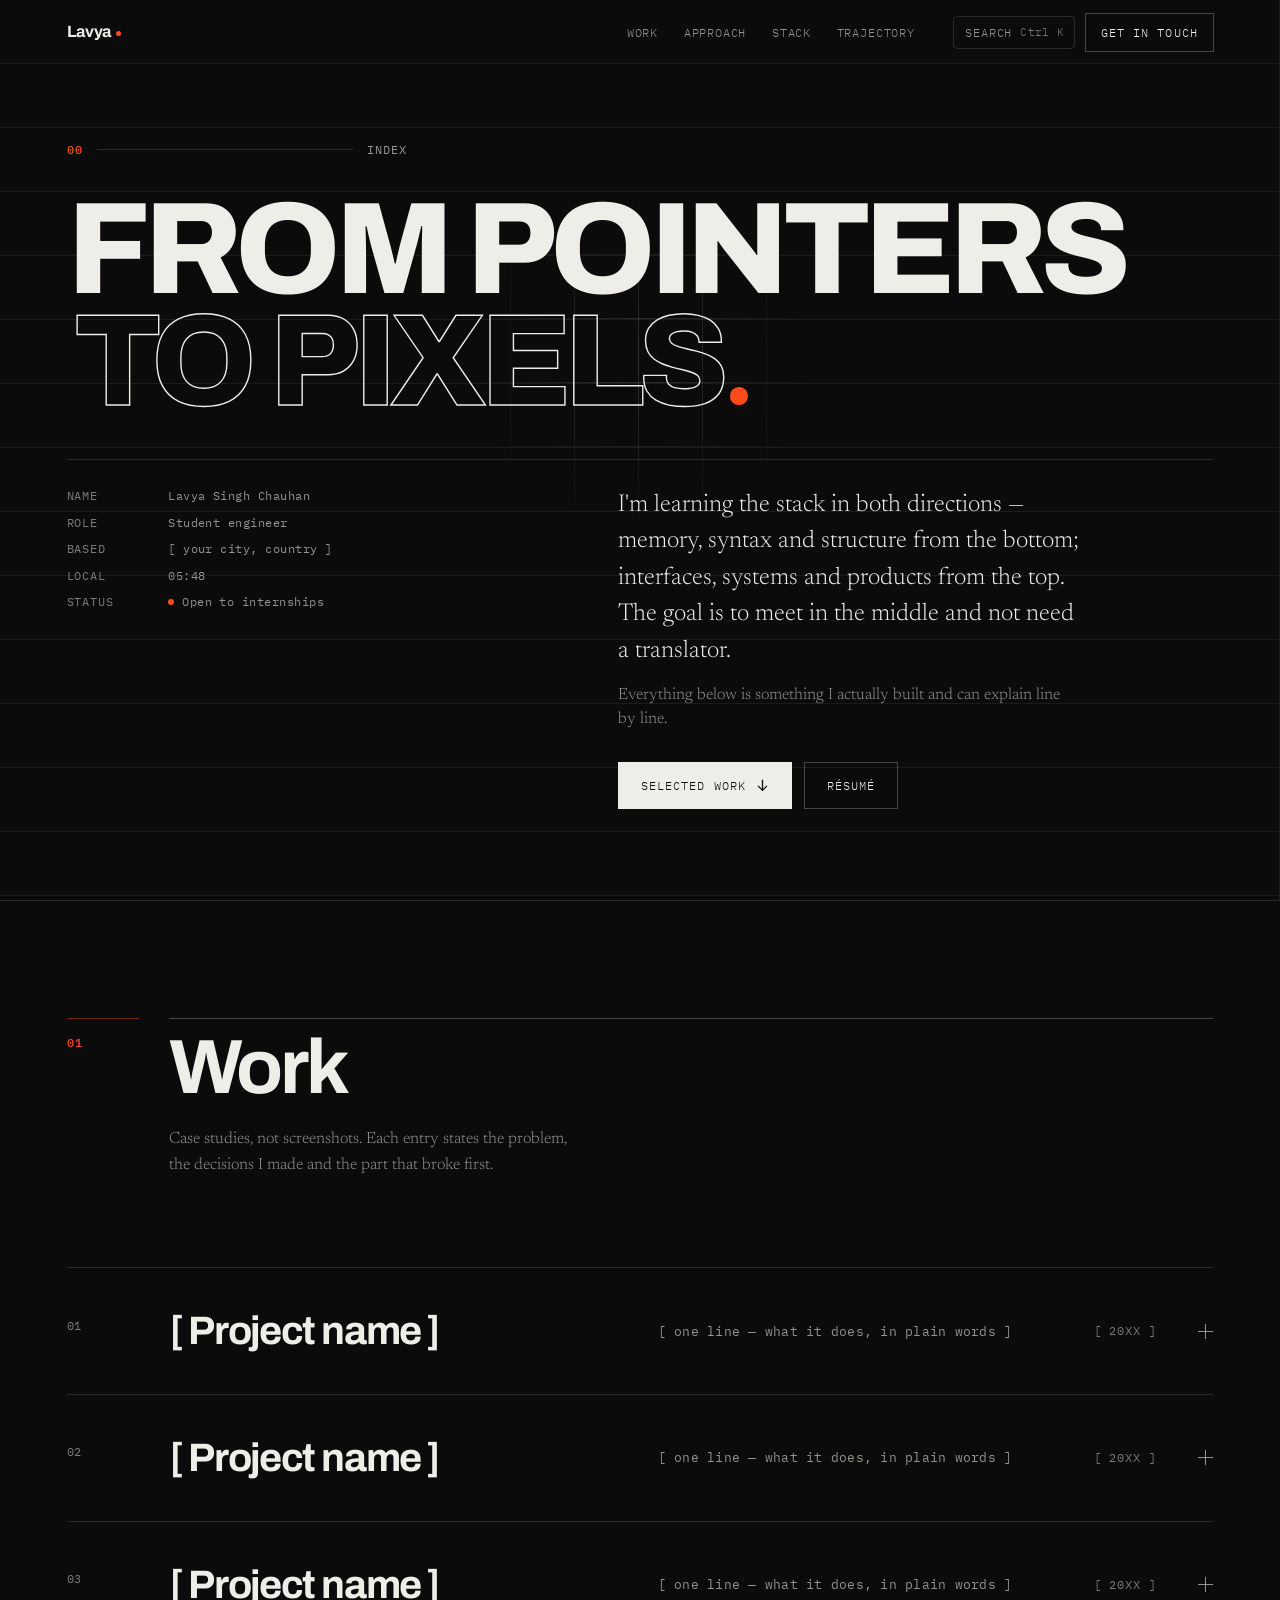
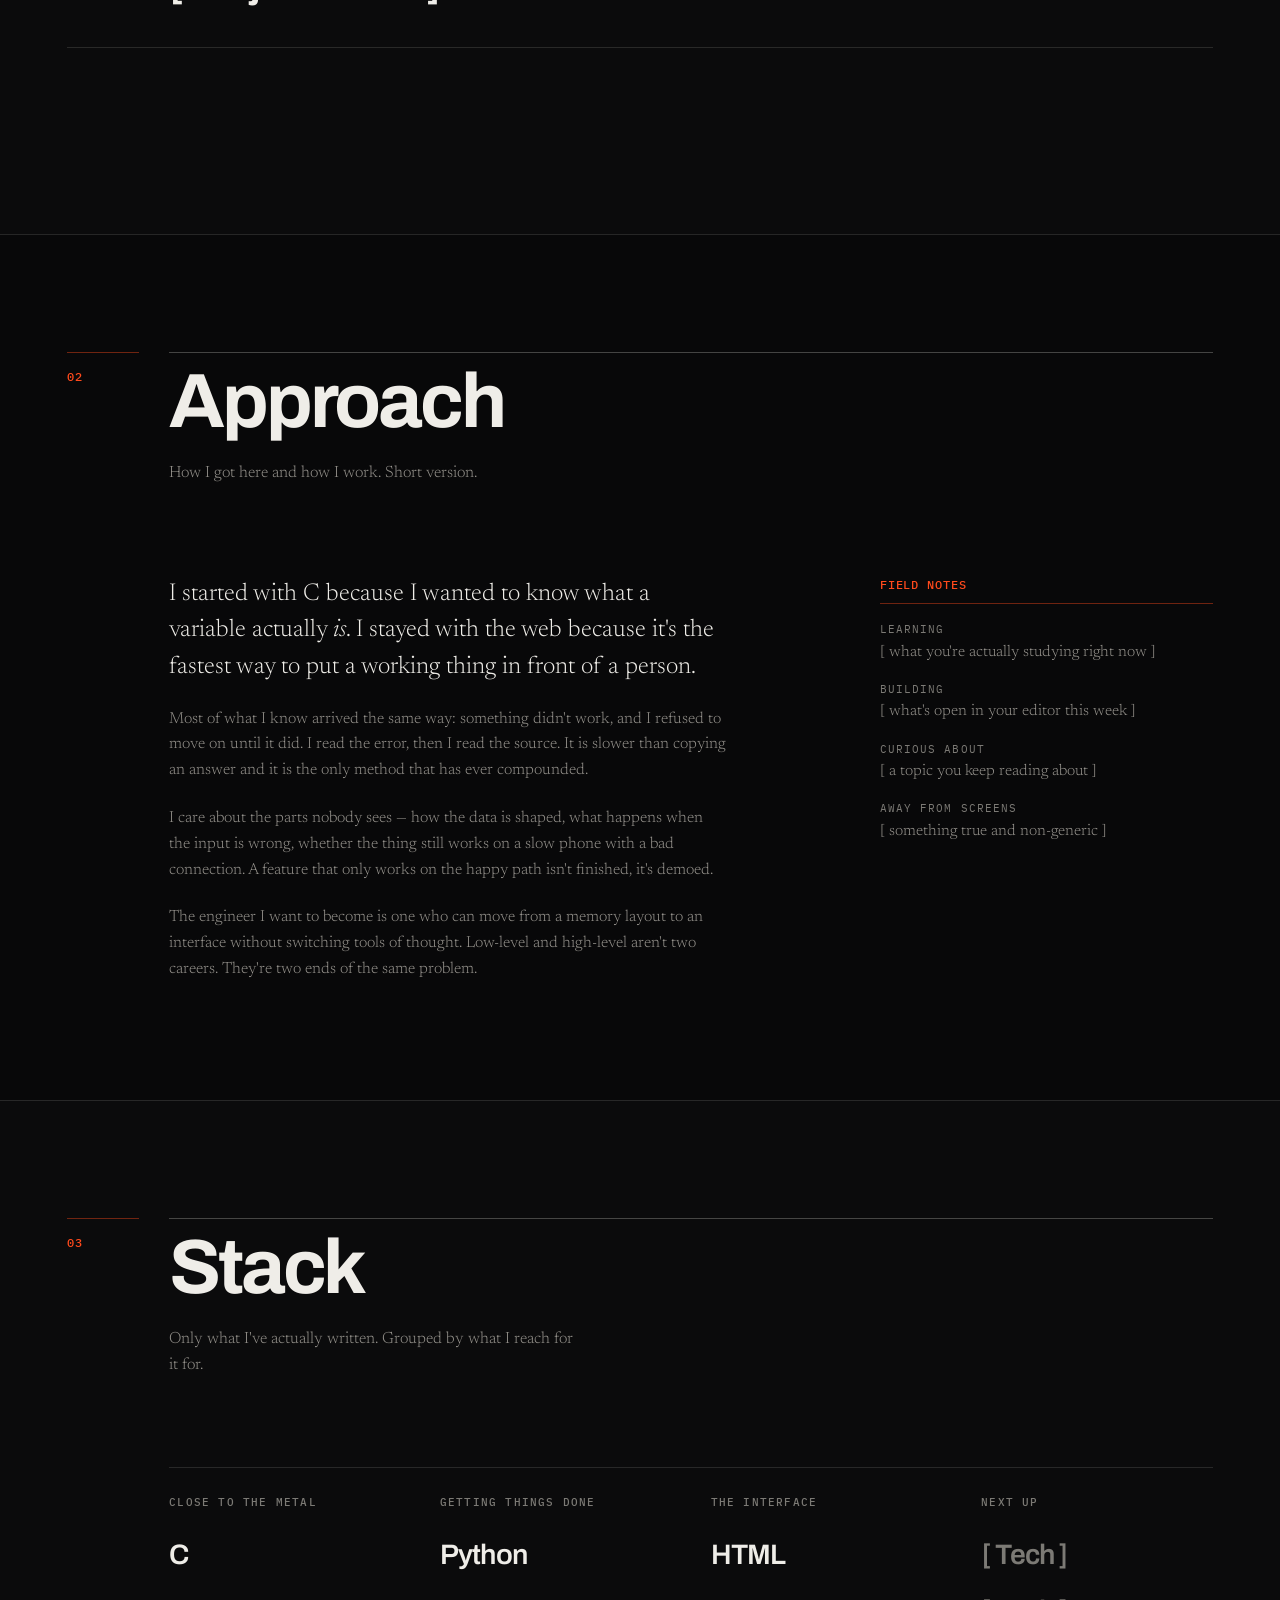
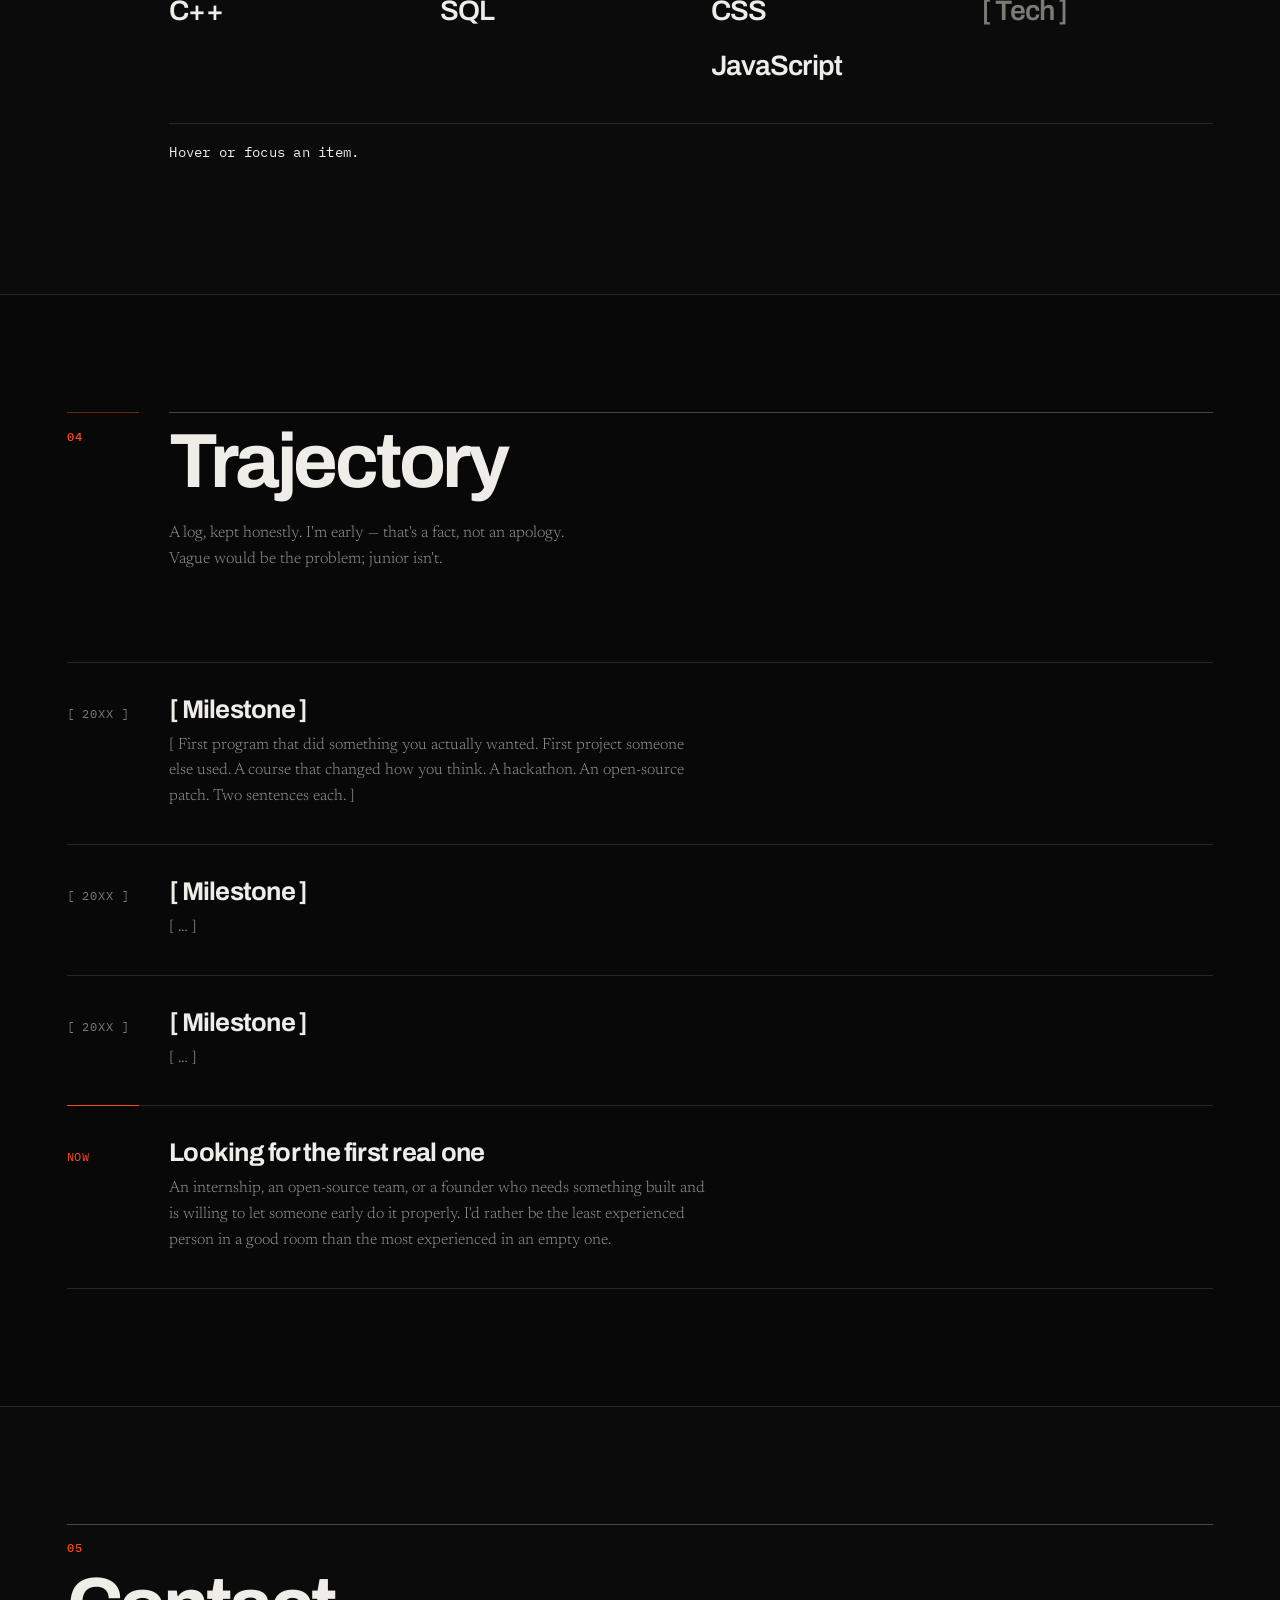
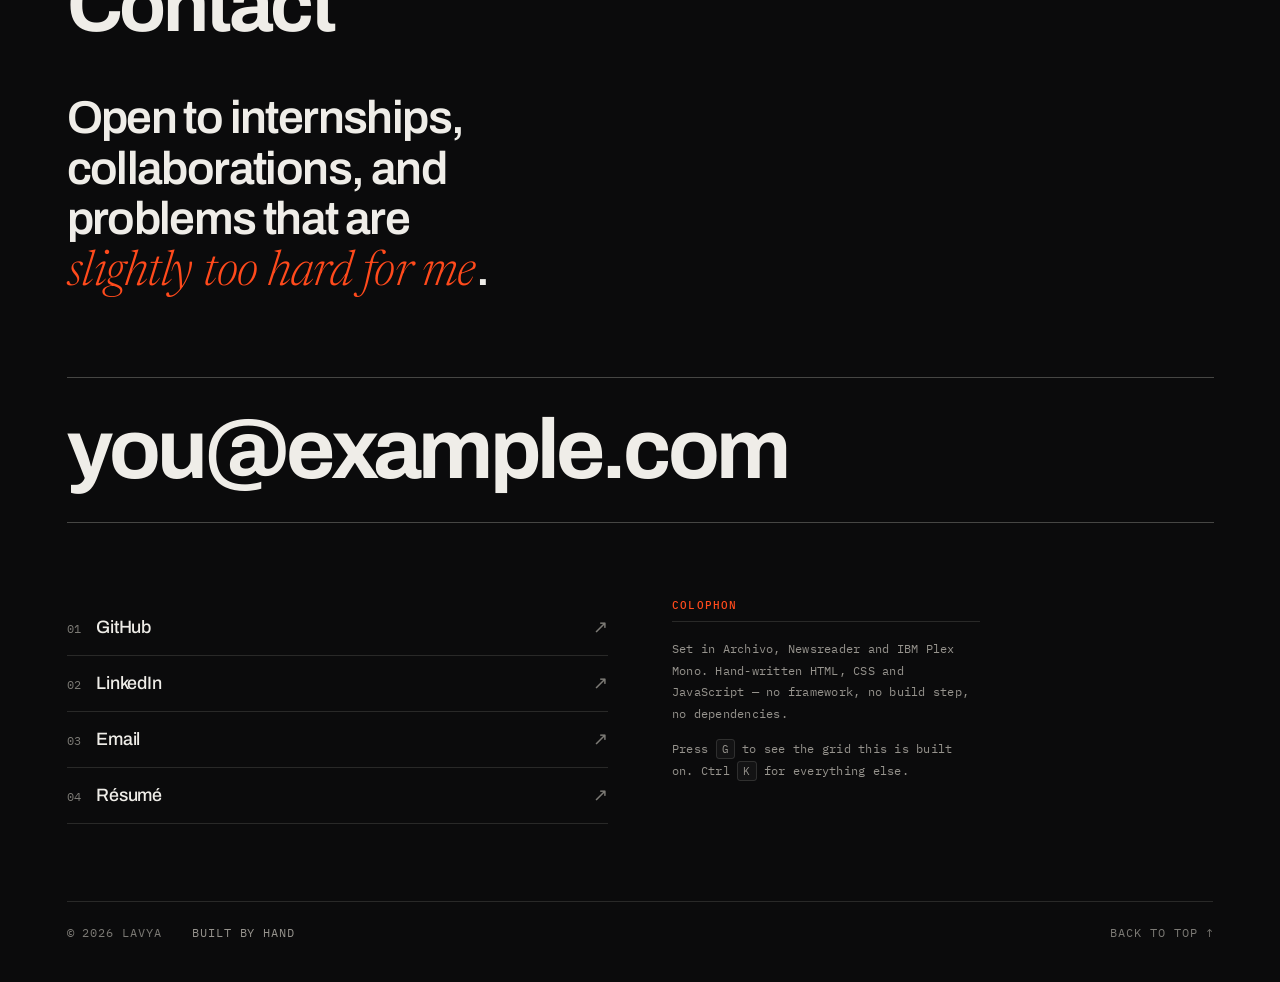
==== commit 6ed0d533: "Replace portfolio with new "specimen sheet" design Swaps the previous multi-stylesheet site for a ha" ====
--- a/index.html
+++ b/index.html
@@ -1,556 +1,529 @@
-<!DOCTYPE html>
+<!doctype html>
 <html lang="en">
 <head>
-	<meta charset="UTF-8">
-	<meta name="viewport" content="width=device-width, initial-scale=1.0">
-	<script>document.documentElement.classList.add('js');</script>
-	<title>Lavya Singh Chauhan — Frontend &amp; Python Developer</title>
-	<meta name="description" content="Portfolio of Lavya Singh Chauhan, a Computer Science student building frontend interfaces, Python automation, and data-driven software. Projects in machine learning, automation dashboards, and web scraping.">
-	<meta name="color-scheme" content="dark">
-	<meta name="theme-color" content="#08080a">
-
-	<!-- Open Graph -->
-	<meta property="og:type" content="website">
-	<meta property="og:title" content="Lavya Singh Chauhan — Frontend & Python Developer">
-	<meta property="og:description" content="Computer Science student building frontend interfaces, Python automation, and data-driven software.">
-	<!-- Replace with your deployed URL -->
-	<meta property="og:url" content="YOUR_SITE_URL">
-	<!-- Add assets/images/og-image.png (1200x630) for link previews -->
-	<meta property="og:image" content="assets/images/og-image.png">
-	<meta name="twitter:card" content="summary_large_image">
-
-	<link rel="icon" href="data:image/svg+xml,%3Csvg xmlns='http://www.w3.org/2000/svg' viewBox='0 0 64 64'%3E%3Crect width='64' height='64' rx='14' fill='%2308080a'/%3E%3Ctext x='32' y='44' font-family='Georgia,serif' font-size='34' font-weight='700' fill='%23d9a441' text-anchor='middle'%3EL%3C/text%3E%3C/svg%3E">
-
-	<link rel="preconnect" href="https://fonts.googleapis.com">
-	<link rel="preconnect" href="https://fonts.gstatic.com" crossorigin>
-	<link href="https://fonts.googleapis.com/css2?family=Space+Grotesk:wght@500;600;700&family=Inter:wght@400;500;600&family=JetBrains+Mono:wght@400;500&display=swap" rel="stylesheet">
-
-	<link rel="stylesheet" href="css/style.css">
-	<link rel="stylesheet" href="css/responsive.css">
-	<link rel="stylesheet" href="css/animations.css">
+<meta charset="utf-8">
+<meta name="viewport" content="width=device-width, initial-scale=1, viewport-fit=cover">
+
+<title>Lavya Singh Chauhan — Student Engineer</title>
+<meta name="description" content="Lavya. Student engineer learning the stack in both directions — C and C++ from the bottom, interfaces and products from the top. Selected work, written up as case studies.">
+<meta name="author" content="Lavya Singh Chauhan">
+<meta name="theme-color" content="#0B0B0C">
+<meta name="color-scheme" content="dark">
+
+<!-- EDIT: replace with your real deployed URL -->
+<link rel="canonical" href="https://lavyas.github.io/Portfolio-temp/">
+
+<meta property="og:type" content="website">
+<meta property="og:site_name" content="Lavya Singh Chauhan">
+<meta property="og:title" content="Lavya Singh Chauhan — Student Engineer">
+<meta property="og:description" content="Learning the stack in both directions. Selected work, written up as case studies.">
+<meta property="og:url" content="https://lavyas.github.io/Portfolio-temp/">
+<meta property="og:image" content="https://lavyas.github.io/Portfolio-temp/assets/og.svg">
+<meta property="og:image:width" content="1200">
+<meta property="og:image:height" content="630">
+<meta name="twitter:card" content="summary_large_image">
+<meta name="twitter:title" content="Lavya Singh Chauhan — Student Engineer">
+<meta name="twitter:description" content="Learning the stack in both directions. Selected work, written up as case studies.">
+<meta name="twitter:image" content="https://lavyas.github.io/Portfolio-temp/assets/og.svg">
+
+<link rel="icon" href="data:image/svg+xml,%3Csvg xmlns='http://www.w3.org/2000/svg' viewBox='0 0 32 32'%3E%3Crect width='32' height='32' fill='%230B0B0C'/%3E%3Cpath d='M9 7v18h13' stroke='%23EFEDE8' stroke-width='3.2' fill='none'/%3E%3Ccircle cx='24.5' cy='23.5' r='2.6' fill='%23FF4A1C'/%3E%3C/svg%3E">
+
+<link rel="preconnect" href="https://fonts.googleapis.com">
+<link rel="preconnect" href="https://fonts.gstatic.com" crossorigin>
+<link rel="stylesheet" href="https://fonts.googleapis.com/css2?family=Archivo:wght@500;600;700;800&family=IBM+Plex+Mono:wght@400;500&family=Newsreader:ital,opsz,wght@0,6..72,300;1,6..72,300&display=swap">
+<link rel="stylesheet" href="css/main.css">
+
+<script type="application/ld+json">
+{
+  "@context": "https://schema.org",
+  "@type": "Person",
+  "name": "Lavya Singh Chauhan",
+  "jobTitle": "Student Software Engineer",
+  "url": "https://lavyas.github.io/Portfolio-temp/",
+  "knowsAbout": ["C", "C++", "Python", "JavaScript", "SQL", "HTML", "CSS"],
+  "sameAs": ["https://github.com/LavyaS", "https://linkedin.com/in/your-handle"]
+}
+</script>
 </head>
-<body>
-
-	<a class="skip-link" href="#main">Skip to content</a>
-
-	<header class="site-header" id="site-header">
-		<div class="container nav">
-			<a href="#top" class="nav__brand" aria-label="Lavya Singh Chauhan — back to top">LAVYA<span class="nav__brand-dot">.</span></a>
-
-			<button class="nav__toggle" id="nav-toggle" type="button" aria-expanded="false" aria-controls="nav-menu" aria-label="Toggle navigation menu">
-				<span class="nav__toggle-box">
-					<span class="nav__toggle-line"></span>
-					<span class="nav__toggle-line"></span>
-					<span class="nav__toggle-line"></span>
-				</span>
-			</button>
-
-			<nav class="nav__menu" id="nav-menu" aria-label="Primary">
-				<ul class="nav__list">
-					<li><a class="nav__link" href="#work" data-nav-link>Work</a></li>
-					<li><a class="nav__link" href="#about" data-nav-link>About</a></li>
-					<li><a class="nav__link" href="#skills" data-nav-link>Skills</a></li>
-					<li><a class="nav__link" href="#contact" data-nav-link>Contact</a></li>
-				</ul>
-				<a class="nav__cta" href="#contact">Get in touch</a>
-			</nav>
-		</div>
-	</header>
-
-	<main id="main">
-
-		<!-- ============ HERO ============ -->
-		<section class="hero" id="top" aria-label="Introduction">
-			<div class="hero__field" aria-hidden="true"></div>
-			<div class="container hero__inner">
-				<div class="hero__content" data-reveal>
-					<p class="hero__eyebrow">Computer Science &bull; Software &bull; Data</p>
-					<h1 class="hero__heading">Lavya Singh <br>Chauhan</h1>
-					<p class="hero__role">Frontend &amp; Python Developer</p>
-					<p class="hero__lede">I build practical software &mdash; interfaces, automation, and the systems that move data between them. Currently a CS student turning coursework into things that actually run.</p>
-					<div class="hero__actions">
-						<a class="btn btn--primary" href="#work">
-							<span>View My Work</span>
-						</a>
-						<a class="btn btn--secondary" href="#contact">
-							<span>Get In Touch</span>
-						</a>
-					</div>
-				</div>
-
-				<div class="hero__panel" data-reveal aria-hidden="true">
-					<div class="terminal">
-						<div class="terminal__bar">
-							<span class="terminal__dot terminal__dot--red"></span>
-							<span class="terminal__dot terminal__dot--yellow"></span>
-							<span class="terminal__dot terminal__dot--green"></span>
-							<span class="terminal__title">status.sh</span>
-						</div>
-						<div class="terminal__body">
-							<p class="terminal__line"><span class="terminal__prompt">$</span> whoami</p>
-							<p class="terminal__line terminal__line--output">lavya-singh-chauhan</p>
-							<p class="terminal__line"><span class="terminal__prompt">$</span> cat status.log</p>
-							<p class="terminal__line terminal__line--output">role       frontend + python dev</p>
-							<p class="terminal__line terminal__line--output">location   pune, india</p>
-							<p class="terminal__line terminal__line--output">education  mit-wpu &middot; b.tech cs</p>
-							<p class="terminal__line terminal__line--output">focus      web &middot; automation &middot; data</p>
-							<p class="terminal__line"><span class="terminal__prompt">$</span> <span class="terminal__cursor" id="terminal-cursor"></span></p>
-						</div>
-					</div>
-				</div>
-			</div>
-
-			<a class="hero__scroll" href="#work" aria-label="Scroll to featured work">
-				<span class="hero__scroll-line"></span>
-				<span class="hero__scroll-text">Scroll</span>
-			</a>
-		</section>
-
-		<!-- ============ FEATURED WORK ============ -->
-		<section class="section work" id="work" aria-labelledby="work-title">
-			<div class="container">
-				<div class="section-head" data-reveal>
-					<p class="section-label"><span class="section-label__index">01</span> Featured Work</p>
-					<h2 class="section-title" id="work-title">Selected projects</h2>
-					<p class="section-desc">Four projects, four different problems &mdash; machine learning, automation, data collection, and interface design. Each one built end to end.</p>
-				</div>
-
-				<div class="project-list">
-
-					<!-- Project 01 — Deepfake Detection -->
-					<article class="project-card" data-reveal>
-						<div class="project-card__media">
-							<!-- Replace this placeholder with assets/projects/deepfake-detection.png -->
-							<div class="project-visual media-mock">
-								<div class="media-mock__header">
-									<span>MEDIA ANALYSIS</span>
-									<span class="media-mock__status-dot" aria-hidden="true"></span>
-								</div>
-								<div class="media-mock__frame">
-									<span class="media-mock__scanline" aria-hidden="true"></span>
-									<span class="media-mock__crosshair media-mock__crosshair--tl" aria-hidden="true"></span>
-									<span class="media-mock__crosshair media-mock__crosshair--br" aria-hidden="true"></span>
-								</div>
-								<dl class="media-mock__readout">
-									<div class="readout-row"><dt>FRAME</dt><dd>0842</dd></div>
-									<div class="readout-row"><dt>CONFIDENCE</dt><dd>87.4%</dd></div>
-									<div class="readout-row"><dt>STATUS</dt><dd class="readout-row__status">ANALYZED</dd></div>
-								</dl>
-							</div>
-						</div>
-						<div class="project-card__body">
-							<p class="project-card__number">01</p>
-							<h3 class="project-card__title">Deepfake Detection</h3>
-							<p class="project-card__desc">A machine-learning classifier that flags manipulated video and image media, built around feature engineering and model evaluation rather than a single black-box call.</p>
-
-							<div class="project-detail">
-								<p class="detail-label">Problem</p>
-								<p class="detail-text">Manipulated media is increasingly hard to catch by eye. Most tooling either needs heavy infrastructure or returns an opaque yes/no with no visibility into confidence or failure modes.</p>
-							</div>
-							<div class="project-detail">
-								<p class="detail-label">Approach</p>
-								<p class="detail-text">Preprocessed and labeled a media dataset, engineered features suited to detecting manipulation artifacts, trained and compared classification models, and evaluated results on precision and recall &mdash; not accuracy alone.</p>
-							</div>
-
-							<ul class="stack-list" aria-label="Technologies used">
-								<li class="stack-badge">Python</li>
-								<li class="stack-badge">Machine Learning</li>
-								<li class="stack-badge">Pandas</li>
-								<li class="stack-badge">NumPy</li>
-								<li class="stack-badge">Data Preprocessing</li>
-							</ul>
-
-							<div class="project-links">
-								<!-- Replace YOUR_GITHUB_URL with the repository link -->
-								<a class="link-btn" href="YOUR_GITHUB_URL" target="_blank" rel="noopener noreferrer">
-									<svg class="link-btn__icon" viewBox="0 0 24 24" aria-hidden="true"><path fill="currentColor" d="M12 2a10 10 0 0 0-3.16 19.49c.5.09.68-.22.68-.48v-1.7c-2.78.6-3.37-1.34-3.37-1.34-.46-1.16-1.11-1.47-1.11-1.47-.91-.62.07-.6.07-.6 1 .07 1.53 1.03 1.53 1.03.9 1.52 2.34 1.08 2.91.83.09-.65.35-1.08.63-1.33-2.22-.25-4.56-1.11-4.56-4.94 0-1.09.39-1.98 1.03-2.68-.1-.25-.45-1.27.1-2.64 0 0 .84-.27 2.75 1.02a9.6 9.6 0 0 1 5 0c1.91-1.29 2.75-1.02 2.75-1.02.55 1.37.2 2.39.1 2.64.64.7 1.03 1.59 1.03 2.68 0 3.84-2.34 4.68-4.57 4.93.36.31.68.92.68 1.85v2.74c0 .27.18.58.69.48A10 10 0 0 0 12 2Z"/></svg>
-									<span>GitHub</span>
-								</a>
-							</div>
-						</div>
-					</article>
-
-					<!-- Project 02 — Automation Reporting Dashboard -->
-					<article class="project-card project-card--reverse" data-reveal>
-						<div class="project-card__media">
-							<!-- Replace this placeholder with assets/projects/automation-dashboard.png -->
-							<div class="project-visual dash-mock">
-								<div class="dash-mock__bar">
-									<span class="dash-mock__dot"></span>
-									<span class="dash-mock__dot"></span>
-									<span class="dash-mock__dot"></span>
-									<span class="dash-mock__path">reporting / overview</span>
-								</div>
-								<div class="dash-mock__stats">
-									<div class="dash-mock__stat">
-										<span class="dash-mock__stat-label">Reports</span>
-										<span class="dash-mock__stat-value">Auto</span>
-									</div>
-									<div class="dash-mock__stat">
-										<span class="dash-mock__stat-label">Last Run</span>
-										<span class="dash-mock__stat-value">On Schedule</span>
-									</div>
-									<div class="dash-mock__stat">
-										<span class="dash-mock__stat-label">Status</span>
-										<span class="dash-mock__stat-value dash-mock__stat-value--ok">Live</span>
-									</div>
-								</div>
-								<div class="dash-mock__chart">
-									<div class="dash-mock__bars" aria-hidden="true">
-										<span style="--h:38%"></span>
-										<span style="--h:62%"></span>
-										<span style="--h:45%"></span>
-										<span style="--h:80%"></span>
-										<span style="--h:58%"></span>
-										<span style="--h:71%"></span>
-										<span style="--h:90%"></span>
-									</div>
-									<svg class="dash-mock__spark" viewBox="0 0 120 30" preserveAspectRatio="none" aria-hidden="true">
-										<polyline points="0,24 15,18 30,20 45,10 60,14 75,6 90,9 105,3 120,7" fill="none" stroke="currentColor" stroke-width="2" stroke-linecap="round" stroke-linejoin="round"/>
-									</svg>
-								</div>
-							</div>
-						</div>
-						<div class="project-card__body">
-							<p class="project-card__number">02</p>
-							<h3 class="project-card__title">Automation Reporting Dashboard</h3>
-							<p class="project-card__desc">A dashboard that turns raw operational data into a reporting view someone can actually act on, without rebuilding a spreadsheet every cycle.</p>
-
-							<div class="project-detail">
-								<p class="detail-label">Problem</p>
-								<p class="detail-text">Recurring reports were assembled by hand &mdash; repetitive, error-prone, and slow enough that the data was often stale by the time anyone looked at it.</p>
-							</div>
-							<div class="project-detail">
-								<p class="detail-label">Approach</p>
-								<p class="detail-text">Built a Python pipeline to pull, clean, and structure the source data automatically, then designed a dashboard layer to surface trends, outliers, and status at a glance instead of raw tables.</p>
-							</div>
-
-							<ul class="stack-list" aria-label="Technologies used">
-								<li class="stack-badge">Python</li>
-								<li class="stack-badge">Pandas</li>
-								<li class="stack-badge">Automation</li>
-								<li class="stack-badge">Dashboards</li>
-								<li class="stack-badge">Data Visualization</li>
-							</ul>
-
-							<div class="project-links">
-								<!-- Replace YOUR_GITHUB_URL with the repository link -->
-								<a class="link-btn" href="YOUR_GITHUB_URL" target="_blank" rel="noopener noreferrer">
-									<svg class="link-btn__icon" viewBox="0 0 24 24" aria-hidden="true"><path fill="currentColor" d="M12 2a10 10 0 0 0-3.16 19.49c.5.09.68-.22.68-.48v-1.7c-2.78.6-3.37-1.34-3.37-1.34-.46-1.16-1.11-1.47-1.11-1.47-.91-.62.07-.6.07-.6 1 .07 1.53 1.03 1.53 1.03.9 1.52 2.34 1.08 2.91.83.09-.65.35-1.08.63-1.33-2.22-.25-4.56-1.11-4.56-4.94 0-1.09.39-1.98 1.03-2.68-.1-.25-.45-1.27.1-2.64 0 0 .84-.27 2.75 1.02a9.6 9.6 0 0 1 5 0c1.91-1.29 2.75-1.02 2.75-1.02.55 1.37.2 2.39.1 2.64.64.7 1.03 1.59 1.03 2.68 0 3.84-2.34 4.68-4.57 4.93.36.31.68.92.68 1.85v2.74c0 .27.18.58.69.48A10 10 0 0 0 12 2Z"/></svg>
-									<span>GitHub</span>
-								</a>
-							</div>
-						</div>
-					</article>
-
-					<!-- Project 03 — Web Scraping & Data Pipeline -->
-					<article class="project-card" data-reveal>
-						<div class="project-card__media">
-							<!-- Replace this placeholder with assets/projects/web-scraper.png -->
-							<div class="project-visual pipeline-mock">
-								<p class="pipeline-mock__label">DATA PIPELINE</p>
-								<div class="pipeline">
-									<div class="pipeline__node">SOURCE</div>
-									<span class="pipeline__arrow" aria-hidden="true">&rarr;</span>
-									<div class="pipeline__node">SCRAPE</div>
-									<span class="pipeline__arrow" aria-hidden="true">&rarr;</span>
-									<div class="pipeline__node">CLEAN</div>
-									<span class="pipeline__arrow" aria-hidden="true">&rarr;</span>
-									<div class="pipeline__node">STRUCTURE</div>
-									<span class="pipeline__arrow" aria-hidden="true">&rarr;</span>
-									<div class="pipeline__node pipeline__node--accent">EXPORT</div>
-								</div>
-								<div class="pipeline-mock__footer">
-									<span>rows_processed</span>
-									<span>12,480</span>
-								</div>
-							</div>
-						</div>
-						<div class="project-card__body">
-							<p class="project-card__number">03</p>
-							<h3 class="project-card__title">Web Scraping &amp; Data Pipeline</h3>
-							<p class="project-card__desc">A Python pipeline that collects data from web sources, cleans it, and outputs structured, analysis-ready data instead of raw HTML.</p>
-
-							<div class="project-detail">
-								<p class="detail-label">Problem</p>
-								<p class="detail-text">Useful data is often locked inside inconsistent web pages &mdash; no API, no fixed structure, and no guarantee the format stays the same twice.</p>
-							</div>
-							<div class="project-detail">
-								<p class="detail-label">Approach</p>
-								<p class="detail-text">Used Requests and BeautifulSoup to collect source pages, wrote parsing logic tolerant of inconsistent markup, then used Pandas to clean, validate, and export the result as structured data ready for analysis.</p>
-							</div>
-
-							<ul class="stack-list" aria-label="Technologies used">
-								<li class="stack-badge">Python</li>
-								<li class="stack-badge">BeautifulSoup</li>
-								<li class="stack-badge">Requests</li>
-								<li class="stack-badge">Pandas</li>
-								<li class="stack-badge">Data Cleaning</li>
-							</ul>
-
-							<div class="project-links">
-								<!-- Replace YOUR_GITHUB_URL with the repository link -->
-								<a class="link-btn" href="YOUR_GITHUB_URL" target="_blank" rel="noopener noreferrer">
-									<svg class="link-btn__icon" viewBox="0 0 24 24" aria-hidden="true"><path fill="currentColor" d="M12 2a10 10 0 0 0-3.16 19.49c.5.09.68-.22.68-.48v-1.7c-2.78.6-3.37-1.34-3.37-1.34-.46-1.16-1.11-1.47-1.11-1.47-.91-.62.07-.6.07-.6 1 .07 1.53 1.03 1.53 1.03.9 1.52 2.34 1.08 2.91.83.09-.65.35-1.08.63-1.33-2.22-.25-4.56-1.11-4.56-4.94 0-1.09.39-1.98 1.03-2.68-.1-.25-.45-1.27.1-2.64 0 0 .84-.27 2.75 1.02a9.6 9.6 0 0 1 5 0c1.91-1.29 2.75-1.02 2.75-1.02.55 1.37.2 2.39.1 2.64.64.7 1.03 1.59 1.03 2.68 0 3.84-2.34 4.68-4.57 4.93.36.31.68.92.68 1.85v2.74c0 .27.18.58.69.48A10 10 0 0 0 12 2Z"/></svg>
-									<span>GitHub</span>
-								</a>
-							</div>
-						</div>
-					</article>
-
-					<!-- Project 04 — Responsive Portfolio Website -->
-					<article class="project-card project-card--reverse" data-reveal>
-						<div class="project-card__media">
-							<!-- Replace this placeholder with assets/projects/portfolio.png -->
-							<div class="project-visual browser-mock">
-								<div class="browser-mock__chrome">
-									<span class="browser-mock__dot"></span>
-									<span class="browser-mock__dot"></span>
-									<span class="browser-mock__dot"></span>
-									<span class="browser-mock__url">lavya.dev</span>
-								</div>
-								<div class="browser-mock__body">
-									<div class="browser-mock__nav">
-										<span class="browser-mock__nav-brand"></span>
-										<span class="browser-mock__nav-link"></span>
-										<span class="browser-mock__nav-link"></span>
-										<span class="browser-mock__nav-link"></span>
-									</div>
-									<div class="browser-mock__hero">
-										<span class="browser-mock__hero-line browser-mock__hero-line--eyebrow"></span>
-										<span class="browser-mock__hero-line browser-mock__hero-line--title"></span>
-										<span class="browser-mock__hero-line browser-mock__hero-line--sub"></span>
-									</div>
-									<div class="browser-mock__grid">
-										<span></span><span></span><span></span><span></span>
-									</div>
-								</div>
-							</div>
-						</div>
-						<div class="project-card__body">
-							<p class="project-card__number">04</p>
-							<h3 class="project-card__title">Responsive Portfolio Website</h3>
-							<p class="project-card__desc">This site. A hand-built frontend project focused on responsive layout, accessibility, and restrained motion &mdash; no framework, no template.</p>
-
-							<div class="project-detail">
-								<p class="detail-label">Problem</p>
-								<p class="detail-text">Most portfolio sites either reuse a template everyone recognizes, or over-animate to compensate for thin content.</p>
-							</div>
-							<div class="project-detail">
-								<p class="detail-label">Approach</p>
-								<p class="detail-text">Built the layout, design system, and interactions from scratch in HTML, CSS, and vanilla JavaScript &mdash; mobile-first, keyboard-accessible, and tested down to 320px.</p>
-							</div>
-
-							<ul class="stack-list" aria-label="Technologies used">
-								<li class="stack-badge">HTML5</li>
-								<li class="stack-badge">CSS3</li>
-								<li class="stack-badge">JavaScript</li>
-								<li class="stack-badge">Responsive Design</li>
-								<li class="stack-badge">Accessibility</li>
-							</ul>
-
-							<div class="project-links">
-								<a class="link-btn" href="#top">
-									<svg class="link-btn__icon" viewBox="0 0 24 24" aria-hidden="true"><path fill="currentColor" d="M12 3 2 12h3v8h6v-6h2v6h6v-8h3L12 3Z"/></svg>
-									<span>View Live</span>
-								</a>
-								<!-- Replace YOUR_GITHUB_URL with the repository link -->
-								<a class="link-btn" href="YOUR_GITHUB_URL" target="_blank" rel="noopener noreferrer">
-									<svg class="link-btn__icon" viewBox="0 0 24 24" aria-hidden="true"><path fill="currentColor" d="M12 2a10 10 0 0 0-3.16 19.49c.5.09.68-.22.68-.48v-1.7c-2.78.6-3.37-1.34-3.37-1.34-.46-1.16-1.11-1.47-1.11-1.47-.91-.62.07-.6.07-.6 1 .07 1.53 1.03 1.53 1.03.9 1.52 2.34 1.08 2.91.83.09-.65.35-1.08.63-1.33-2.22-.25-4.56-1.11-4.56-4.94 0-1.09.39-1.98 1.03-2.68-.1-.25-.45-1.27.1-2.64 0 0 .84-.27 2.75 1.02a9.6 9.6 0 0 1 5 0c1.91-1.29 2.75-1.02 2.75-1.02.55 1.37.2 2.39.1 2.64.64.7 1.03 1.59 1.03 2.68 0 3.84-2.34 4.68-4.57 4.93.36.31.68.92.68 1.85v2.74c0 .27.18.58.69.48A10 10 0 0 0 12 2Z"/></svg>
-									<span>GitHub</span>
-								</a>
-							</div>
-						</div>
-					</article>
-
-				</div>
-			</div>
-		</section>
-
-		<!-- ============ ABOUT ============ -->
-		<section class="section about" id="about" aria-labelledby="about-title">
-			<div class="container about__inner">
-				<div class="section-head" data-reveal>
-					<p class="section-label"><span class="section-label__index">02</span> About</p>
-					<h2 class="section-title" id="about-title">About</h2>
-				</div>
-
-				<div class="about__grid">
-					<div class="about__text" data-reveal>
-						<p>I'm a Computer Science student at MIT World Peace University, working through an integrated B.Tech and building real software alongside it &mdash; frontend interfaces, Python automation, and small tools meant to solve actual problems rather than sit in a repo.</p>
-						<p>I like understanding systems end to end: how data moves, where interfaces break, and what makes automation reliable instead of brittle. Right now that means deepening my Python and data fundamentals, shipping more frontend work, and getting comfortable with the tools professional engineers actually use.</p>
-					</div>
-
-					<dl class="about__meta" data-reveal>
-						<div class="meta-item">
-							<dt class="meta-item__label">Based In</dt>
-							<dd class="meta-item__value">Pune, India</dd>
-						</div>
-						<div class="meta-item">
-							<dt class="meta-item__label">Education</dt>
-							<dd class="meta-item__value">MIT&#8209;WPU</dd>
-						</div>
-						<div class="meta-item">
-							<dt class="meta-item__label">Focus</dt>
-							<dd class="meta-item__value">Software Engineering</dd>
-						</div>
-						<div class="meta-item">
-							<dt class="meta-item__label">Currently</dt>
-							<dd class="meta-item__value">Building &amp; Learning</dd>
-						</div>
-					</dl>
-				</div>
-			</div>
-		</section>
-
-		<!-- ============ SKILLS ============ -->
-		<section class="section skills" id="skills" aria-labelledby="skills-title">
-			<div class="container">
-				<div class="section-head" data-reveal>
-					<p class="section-label"><span class="section-label__index">03</span> Toolkit</p>
-					<h2 class="section-title" id="skills-title">Technical toolkit</h2>
-					<p class="section-desc">Tools I reach for regularly, grouped by what they're actually used for.</p>
-				</div>
-
-				<div class="skills__grid">
-					<div class="skill-group" data-reveal>
-						<h3 class="skill-group__title">Languages</h3>
-						<ul class="badge-list">
-							<li class="badge">Python</li>
-							<li class="badge">Java</li>
-							<li class="badge">JavaScript</li>
-							<li class="badge">SQL</li>
-							<li class="badge">HTML</li>
-							<li class="badge">CSS</li>
-							<li class="badge">C / C++</li>
-						</ul>
-					</div>
-
-					<div class="skill-group" data-reveal>
-						<h3 class="skill-group__title">Development</h3>
-						<ul class="badge-list">
-							<li class="badge">REST APIs</li>
-							<li class="badge">OOP</li>
-							<li class="badge">Git / GitHub</li>
-							<li class="badge">Postman</li>
-							<li class="badge">VS Code</li>
-						</ul>
-					</div>
-
-					<div class="skill-group" data-reveal>
-						<h3 class="skill-group__title">Data &amp; AI</h3>
-						<ul class="badge-list">
-							<li class="badge">Pandas</li>
-							<li class="badge">NumPy</li>
-							<li class="badge">Matplotlib</li>
-							<li class="badge">Data Analysis</li>
-							<li class="badge">Machine Learning</li>
-						</ul>
-					</div>
-
-					<div class="skill-group" data-reveal>
-						<h3 class="skill-group__title">Web &amp; Automation</h3>
-						<ul class="badge-list">
-							<li class="badge">Web Development</li>
-							<li class="badge">Web Scraping</li>
-							<li class="badge">Automation</li>
-							<li class="badge">Data Cleaning</li>
-						</ul>
-					</div>
-				</div>
-			</div>
-		</section>
-
-		<!-- ============ EXPERIENCE ============ -->
-		<section class="section experience" id="experience" aria-labelledby="experience-title">
-			<div class="container">
-				<div class="section-head" data-reveal>
-					<p class="section-label"><span class="section-label__index">04</span> Experience</p>
-					<h2 class="section-title" id="experience-title">Experience</h2>
-				</div>
-
-				<ol class="timeline">
-					<li class="timeline__item" data-reveal>
-						<div class="timeline__marker" aria-hidden="true"></div>
-						<p class="timeline__year">2025</p>
-						<div class="timeline__content">
-							<h3 class="timeline__role">Web Development Intern</h3>
-							<p class="timeline__org">DigiFlute Media Labs</p>
-							<p class="timeline__desc">Short-term internship focused on frontend web development, applying HTML, CSS, and JavaScript fundamentals in a professional setting outside of coursework.</p>
-						</div>
-					</li>
-					<li class="timeline__item" data-reveal>
-						<div class="timeline__marker" aria-hidden="true"></div>
-						<p class="timeline__year">2023 &mdash; Present</p>
-						<div class="timeline__content">
-							<h3 class="timeline__role">B.Tech, Computer Science</h3>
-							<p class="timeline__org">MIT World Peace University</p>
-							<p class="timeline__desc">Integrated B.Tech laying the foundation for everything above &mdash; data structures, systems fundamentals, and the CS theory behind the software being built in parallel.</p>
-						</div>
-					</li>
-				</ol>
-			</div>
-		</section>
-
-		<!-- ============ CONTACT ============ -->
-		<section class="section contact" id="contact" aria-labelledby="contact-title">
-			<div class="container contact__inner">
-				<div class="section-head" data-reveal>
-					<p class="section-label"><span class="section-label__index">05</span> Contact</p>
-					<h2 class="section-title contact__headline" id="contact-title">Let's build something worth shipping.</h2>
-					<p class="section-desc">I'm looking for opportunities to work on real software &mdash; internships, collaborative projects, or anything that involves building something that ships. If that sounds like a fit, reach out.</p>
-				</div>
-
-				<div class="contact-links" data-reveal>
-					<!-- Replace YOUR_EMAIL with your actual email address -->
-					<a class="contact-link" href="mailto:YOUR_EMAIL">
-						<span class="contact-link__label">
-							<svg class="contact-link__icon" viewBox="0 0 24 24" aria-hidden="true"><path fill="currentColor" d="M3 5h18a1 1 0 0 1 1 1v12a1 1 0 0 1-1 1H3a1 1 0 0 1-1-1V6a1 1 0 0 1 1-1Zm17.4 2.1-8.4 6.4-8.4-6.4v.1L12 13.6l8.4-6.4v-.1Z"/></svg>
-							Email
-						</span>
-						<span class="contact-link__value">YOUR_EMAIL</span>
-						<svg class="contact-link__arrow" viewBox="0 0 24 24" aria-hidden="true"><path fill="currentColor" d="M5 12h14m0 0-6-6m6 6-6 6"/></svg>
-					</a>
-					<!-- Replace YOUR_GITHUB_URL with your GitHub profile URL -->
-					<a class="contact-link" href="YOUR_GITHUB_URL" target="_blank" rel="noopener noreferrer">
-						<span class="contact-link__label">
-							<svg class="contact-link__icon" viewBox="0 0 24 24" aria-hidden="true"><path fill="currentColor" d="M12 2a10 10 0 0 0-3.16 19.49c.5.09.68-.22.68-.48v-1.7c-2.78.6-3.37-1.34-3.37-1.34-.46-1.16-1.11-1.47-1.11-1.47-.91-.62.07-.6.07-.6 1 .07 1.53 1.03 1.53 1.03.9 1.52 2.34 1.08 2.91.83.09-.65.35-1.08.63-1.33-2.22-.25-4.56-1.11-4.56-4.94 0-1.09.39-1.98 1.03-2.68-.1-.25-.45-1.27.1-2.64 0 0 .84-.27 2.75 1.02a9.6 9.6 0 0 1 5 0c1.91-1.29 2.75-1.02 2.75-1.02.55 1.37.2 2.39.1 2.64.64.7 1.03 1.59 1.03 2.68 0 3.84-2.34 4.68-4.57 4.93.36.31.68.92.68 1.85v2.74c0 .27.18.58.69.48A10 10 0 0 0 12 2Z"/></svg>
-							GitHub
-						</span>
-						<span class="contact-link__value">YOUR_GITHUB_URL</span>
-						<svg class="contact-link__arrow" viewBox="0 0 24 24" aria-hidden="true"><path fill="currentColor" d="M5 12h14m0 0-6-6m6 6-6 6"/></svg>
-					</a>
-					<!-- Replace YOUR_LINKEDIN_URL with your LinkedIn profile URL -->
-					<a class="contact-link" href="YOUR_LINKEDIN_URL" target="_blank" rel="noopener noreferrer">
-						<span class="contact-link__label">
-							<svg class="contact-link__icon" viewBox="0 0 24 24" aria-hidden="true"><path fill="currentColor" d="M4.98 3.5a2.5 2.5 0 1 1 0 5 2.5 2.5 0 0 1 0-5ZM3 9h4v12H3V9Zm7 0h3.8v1.7h.05c.53-1 1.83-2 3.77-2 4.03 0 4.78 2.66 4.78 6.12V21h-4v-5.6c0-1.34-.02-3.06-1.87-3.06-1.87 0-2.16 1.46-2.16 2.96V21h-4V9Z"/></svg>
-							LinkedIn
-						</span>
-						<span class="contact-link__value">YOUR_LINKEDIN_URL</span>
-						<svg class="contact-link__arrow" viewBox="0 0 24 24" aria-hidden="true"><path fill="currentColor" d="M5 12h14m0 0-6-6m6 6-6 6"/></svg>
-					</a>
-				</div>
-			</div>
-		</section>
-
-	</main>
-
-	<footer class="site-footer">
-		<div class="container footer__inner">
-			<p class="footer__copy">&copy; <span id="footer-year">2026</span> Lavya Singh Chauhan. Built with HTML, CSS &amp; JavaScript.</p>
-			<div class="footer__links">
-				<!-- Replace with your actual email address -->
-				<a href="mailto:YOUR_EMAIL" aria-label="Email">Email</a>
-				<!-- Replace with your GitHub profile URL -->
-				<a href="YOUR_GITHUB_URL" target="_blank" rel="noopener noreferrer" aria-label="GitHub">GitHub</a>
-				<!-- Replace with your LinkedIn profile URL -->
-				<a href="YOUR_LINKEDIN_URL" target="_blank" rel="noopener noreferrer" aria-label="LinkedIn">LinkedIn</a>
-			</div>
-		</div>
-	</footer>
-
-	<script src="js/navigation.js" defer></script>
-	<script src="js/animations.js" defer></script>
-	<script src="js/main.js" defer></script>
+
+<body class="no-js">
+<script>document.body.classList.remove('no-js');</script>
+<a class="skip" href="#work">Skip to work</a>
+
+<!-- Drafting grid overlay — toggled with the G key -->
+<div class="gridlines" aria-hidden="true"><i></i><i></i><i></i><i></i><i></i><i></i><i></i><i></i><i></i><i></i><i></i><i></i></div>
+<div class="progress" aria-hidden="true"><span data-progress></span></div>
+
+<header class="topbar" data-topbar>
+  <a class="mark" href="#top" aria-label="Lavya — back to top">
+    <span class="mark__name">Lavya</span>
+    <span class="mark__dot" aria-hidden="true"></span>
+  </a>
+
+  <nav class="topnav" aria-label="Sections">
+    <a href="#work" data-navlink="work">Work</a>
+    <a href="#approach" data-navlink="approach">Approach</a>
+    <a href="#stack" data-navlink="stack">Stack</a>
+    <a href="#trajectory" data-navlink="trajectory">Trajectory</a>
+  </nav>
+
+  <div class="topbar__end">
+    <button class="key" data-palette-open type="button" aria-haspopup="dialog">
+      <span class="key__label">Search</span>
+      <kbd class="key__combo"><span data-modkey>Ctrl</span> K</kbd>
+    </button>
+    <a class="cta cta--ghost cta--sm" href="#contact" data-magnetic>Get in touch</a>
+  </div>
+</header>
+
+<!-- Ambient section index (desktop) -->
+<nav class="rail" aria-label="Section index">
+  <ol>
+    <li><a href="#top"        data-raillink="top"><b>00</b><span>Index</span></a></li>
+    <li><a href="#work"       data-raillink="work"><b>01</b><span>Work</span></a></li>
+    <li><a href="#approach"   data-raillink="approach"><b>02</b><span>Approach</span></a></li>
+    <li><a href="#stack"      data-raillink="stack"><b>03</b><span>Stack</span></a></li>
+    <li><a href="#trajectory" data-raillink="trajectory"><b>04</b><span>Trajectory</span></a></li>
+    <li><a href="#contact"    data-raillink="contact"><b>05</b><span>Contact</span></a></li>
+  </ol>
+</nav>
+
+<main>
+
+<!-- 00 INDEX ============================================ -->
+<section class="hero" id="top" data-section="top">
+  <div class="field" aria-hidden="true"><div class="field__grid"></div></div>
+
+  <div class="wrap hero__wrap">
+    <p class="hero__eyebrow mono" data-reveal>
+      <span class="idx">00</span>
+      <span class="rule-h" aria-hidden="true"></span>
+      <span>Index</span>
+    </p>
+
+    <h1 class="hero__title" data-reveal>
+      <span class="hero__line">From pointers</span>
+      <span class="hero__line hero__line--hollow">to pixels<i class="stop" aria-hidden="true"></i></span>
+    </h1>
+
+    <div class="hero__grid">
+      <dl class="hero__spec mono" data-reveal>
+        <div><dt>Name</dt><dd>Lavya Singh Chauhan</dd></div>
+        <div><dt>Role</dt><dd>Student engineer</dd></div>
+        <!-- EDIT -->
+        <div><dt>Based</dt><dd data-slot>[ your city, country ]</dd></div>
+        <div><dt>Local</dt><dd><time data-clock>--:--</time></dd></div>
+        <div><dt>Status</dt><dd><span class="live" aria-hidden="true"></span>Open to internships</dd></div>
+      </dl>
+
+      <div class="hero__lead" data-reveal>
+        <p>
+          I'm learning the stack in both directions — memory, syntax and structure from the
+          bottom; interfaces, systems and products from the top. The goal is to meet in the
+          middle and not need a translator.
+        </p>
+        <p class="dim">
+          Everything below is something I actually built and can explain line by line.
+        </p>
+        <div class="hero__actions">
+          <a class="cta" href="#work" data-magnetic>
+            Selected work
+            <svg viewBox="0 0 16 16" width="13" height="13" aria-hidden="true"><path d="M8 1v13M2.5 8.5 8 14l5.5-5.5" fill="none" stroke="currentColor" stroke-width="1.6"/></svg>
+          </a>
+          <!-- EDIT: point at your real resume -->
+          <a class="cta cta--ghost" href="assets/resume.html" data-magnetic>Résumé</a>
+        </div>
+      </div>
+    </div>
+  </div>
+</section>
+
+<!-- 01 WORK ============================================= -->
+<section class="section" id="work" data-section="work">
+  <div class="wrap">
+    <header class="shead" data-reveal>
+      <span class="idx">01</span>
+      <h2>Work</h2>
+      <p class="shead__note">
+        Case studies, not screenshots. Each entry states the problem, the decisions I made
+        and the part that broke first.
+      </p>
+    </header>
+
+    <div class="projects" data-peek-zone>
+
+      <!-- PROJECT 01 -->
+      <article class="project" data-peek="01">
+        <h3 class="project__h">
+          <button class="project__toggle" type="button" aria-expanded="false" aria-controls="case-01">
+            <span class="project__idx mono">01</span>
+            <span class="project__title" data-slot>[ Project name ]</span>
+            <span class="project__sub mono" data-slot>[ one line — what it does, in plain words ]</span>
+            <span class="project__year mono" data-slot>[ 20XX ]</span>
+            <span class="project__chev" aria-hidden="true"></span>
+          </button>
+        </h3>
+        <div class="case" id="case-01" data-open="false">
+          <div class="case__inner">
+            <div class="case__body">
+              <div class="field-block">
+                <h4 class="mono">The problem</h4>
+                <p data-slot>[ What was annoying, broken or missing? Two or three sentences. Name the actual situation — a real problem beats a grand mission statement. ]</p>
+              </div>
+              <div class="field-block">
+                <h4 class="mono">What it is</h4>
+                <p data-slot>[ Describe the thing itself. What does a person do with it, start to finish? ]</p>
+              </div>
+              <div class="field-block">
+                <h4 class="mono">Decisions worth defending</h4>
+                <ul>
+                  <li data-slot>[ A technical choice you made and the tradeoff you accepted — why this data structure, why no library, why you rewrote it. ]</li>
+                  <li data-slot>[ Another one. This section is what separates a project from an assignment. ]</li>
+                </ul>
+              </div>
+              <div class="field-block">
+                <h4 class="mono">Where it fought back</h4>
+                <p data-slot>[ The bug or constraint that cost you the most time, and how you found it. Be specific — "off-by-one in the ring buffer" reads better than "debugging was hard". ]</p>
+              </div>
+              <div class="field-block">
+                <h4 class="mono">Outcome</h4>
+                <p data-slot>[ Where it stands now, honestly. Shipped, running, abandoned, still open — all fine. What you would do differently is worth more than a fake metric. ]</p>
+              </div>
+            </div>
+
+            <aside class="case__spec">
+              <dl class="mono">
+                <div><dt>Role</dt><dd data-slot>[ e.g. Solo build ]</dd></div>
+                <div><dt>Timeline</dt><dd data-slot>[ e.g. 3 weeks ]</dd></div>
+                <div><dt>Status</dt><dd data-slot>[ e.g. Live / Archived ]</dd></div>
+              </dl>
+              <div class="chips" role="list" aria-label="Technologies used">
+                <span role="listitem" class="chip" data-slot>[ Tech ]</span>
+                <span role="listitem" class="chip" data-slot>[ Tech ]</span>
+                <span role="listitem" class="chip" data-slot>[ Tech ]</span>
+              </div>
+              <div class="case__links">
+                <!-- EDIT: real hrefs -->
+                <a href="https://github.com/LavyaS" data-slot>Source &#8599;</a>
+                <a href="https://example.com/" data-slot>Live &#8599;</a>
+              </div>
+            </aside>
+          </div>
+        </div>
+      </article>
+
+      <!-- PROJECT 02 -->
+      <article class="project" data-peek="02">
+        <h3 class="project__h">
+          <button class="project__toggle" type="button" aria-expanded="false" aria-controls="case-02">
+            <span class="project__idx mono">02</span>
+            <span class="project__title" data-slot>[ Project name ]</span>
+            <span class="project__sub mono" data-slot>[ one line — what it does, in plain words ]</span>
+            <span class="project__year mono" data-slot>[ 20XX ]</span>
+            <span class="project__chev" aria-hidden="true"></span>
+          </button>
+        </h3>
+        <div class="case" id="case-02" data-open="false">
+          <div class="case__inner">
+            <div class="case__body">
+              <div class="field-block"><h4 class="mono">The problem</h4><p data-slot>[ … ]</p></div>
+              <div class="field-block"><h4 class="mono">What it is</h4><p data-slot>[ … ]</p></div>
+              <div class="field-block"><h4 class="mono">Decisions worth defending</h4>
+                <ul><li data-slot>[ … ]</li><li data-slot>[ … ]</li></ul>
+              </div>
+              <div class="field-block"><h4 class="mono">Where it fought back</h4><p data-slot>[ … ]</p></div>
+              <div class="field-block"><h4 class="mono">Outcome</h4><p data-slot>[ … ]</p></div>
+            </div>
+            <aside class="case__spec">
+              <dl class="mono">
+                <div><dt>Role</dt><dd data-slot>[ … ]</dd></div>
+                <div><dt>Timeline</dt><dd data-slot>[ … ]</dd></div>
+                <div><dt>Status</dt><dd data-slot>[ … ]</dd></div>
+              </dl>
+              <div class="chips" role="list" aria-label="Technologies used">
+                <span role="listitem" class="chip" data-slot>[ Tech ]</span>
+                <span role="listitem" class="chip" data-slot>[ Tech ]</span>
+              </div>
+              <div class="case__links">
+                <a href="https://github.com/LavyaS" data-slot>Source &#8599;</a>
+              </div>
+            </aside>
+          </div>
+        </div>
+      </article>
+
+      <!-- PROJECT 03 -->
+      <article class="project" data-peek="03">
+        <h3 class="project__h">
+          <button class="project__toggle" type="button" aria-expanded="false" aria-controls="case-03">
+            <span class="project__idx mono">03</span>
+            <span class="project__title" data-slot>[ Project name ]</span>
+            <span class="project__sub mono" data-slot>[ one line — what it does, in plain words ]</span>
+            <span class="project__year mono" data-slot>[ 20XX ]</span>
+            <span class="project__chev" aria-hidden="true"></span>
+          </button>
+        </h3>
+        <div class="case" id="case-03" data-open="false">
+          <div class="case__inner">
+            <div class="case__body">
+              <div class="field-block"><h4 class="mono">The problem</h4><p data-slot>[ … ]</p></div>
+              <div class="field-block"><h4 class="mono">What it is</h4><p data-slot>[ … ]</p></div>
+              <div class="field-block"><h4 class="mono">Decisions worth defending</h4>
+                <ul><li data-slot>[ … ]</li><li data-slot>[ … ]</li></ul>
+              </div>
+              <div class="field-block"><h4 class="mono">Where it fought back</h4><p data-slot>[ … ]</p></div>
+              <div class="field-block"><h4 class="mono">Outcome</h4><p data-slot>[ … ]</p></div>
+            </div>
+            <aside class="case__spec">
+              <dl class="mono">
+                <div><dt>Role</dt><dd data-slot>[ … ]</dd></div>
+                <div><dt>Timeline</dt><dd data-slot>[ … ]</dd></div>
+                <div><dt>Status</dt><dd data-slot>[ … ]</dd></div>
+              </dl>
+              <div class="chips" role="list" aria-label="Technologies used">
+                <span role="listitem" class="chip" data-slot>[ Tech ]</span>
+                <span role="listitem" class="chip" data-slot>[ Tech ]</span>
+              </div>
+              <div class="case__links">
+                <a href="https://github.com/LavyaS" data-slot>Source &#8599;</a>
+              </div>
+            </aside>
+          </div>
+        </div>
+      </article>
+
+    </div>
+
+    <p class="more mono" data-reveal>
+      <!-- EDIT -->
+      <a href="https://github.com/LavyaS" data-slot>Everything else lives on GitHub &#8599;</a>
+    </p>
+  </div>
+
+  <div class="peek" data-peek-tile aria-hidden="true">
+    <span class="peek__idx mono">01</span>
+    <span class="peek__hint mono">Open case study</span>
+  </div>
+</section>
+
+<!-- 02 APPROACH ========================================= -->
+<section class="section section--alt" id="approach" data-section="approach">
+  <div class="wrap">
+    <header class="shead" data-reveal>
+      <span class="idx">02</span>
+      <h2>Approach</h2>
+      <p class="shead__note">How I got here and how I work. Short version.</p>
+    </header>
+
+    <div class="approach">
+      <div class="approach__prose" data-reveal>
+        <p class="lede">
+          I started with C because I wanted to know what a variable actually <em>is</em>.
+          I stayed with the web because it's the fastest way to put a working thing in
+          front of a person.
+        </p>
+        <p>
+          Most of what I know arrived the same way: something didn't work, and I refused to
+          move on until it did. I read the error, then I read the source. It is slower than
+          copying an answer and it is the only method that has ever compounded.
+        </p>
+        <p>
+          I care about the parts nobody sees — how the data is shaped, what happens when the
+          input is wrong, whether the thing still works on a slow phone with a bad connection.
+          A feature that only works on the happy path isn't finished, it's demoed.
+        </p>
+        <p>
+          The engineer I want to become is one who can move from a memory layout to an
+          interface without switching tools of thought. Low-level and high-level aren't two
+          careers. They're two ends of the same problem.
+        </p>
+      </div>
+
+      <aside class="notes" data-reveal>
+        <h3 class="mono notes__h">Field notes</h3>
+        <dl>
+          <!-- EDIT: keep these current — they date fast -->
+          <div><dt class="mono">Learning</dt><dd data-slot>[ what you're actually studying right now ]</dd></div>
+          <div><dt class="mono">Building</dt><dd data-slot>[ what's open in your editor this week ]</dd></div>
+          <div><dt class="mono">Curious about</dt><dd data-slot>[ a topic you keep reading about ]</dd></div>
+          <div><dt class="mono">Away from screens</dt><dd data-slot>[ something true and non-generic ]</dd></div>
+        </dl>
+      </aside>
+    </div>
+  </div>
+</section>
+
+<!-- 03 STACK ============================================ -->
+<section class="section" id="stack" data-section="stack">
+  <div class="wrap">
+    <header class="shead" data-reveal>
+      <span class="idx">03</span>
+      <h2>Stack</h2>
+      <p class="shead__note">Only what I've actually written. Grouped by what I reach for it for.</p>
+    </header>
+
+    <div class="stack" data-reveal>
+      <div class="stack__cols">
+        <section class="stack__group">
+          <h3 class="mono">Close to the metal</h3>
+          <ul>
+            <li><button type="button" class="tech" data-note="Pointers, manual memory, and the reason every other language's abstractions make sense to me.">C</button></li>
+            <li><button type="button" class="tech" data-note="Where I learned that structure is a design decision, not a formality — classes, references, the standard library.">C++</button></li>
+          </ul>
+        </section>
+
+        <section class="stack__group">
+          <h3 class="mono">Getting things done</h3>
+          <ul>
+            <li><button type="button" class="tech" data-note="My default for scripts, automation and anything where the idea matters more than the microseconds.">Python</button></li>
+            <li><button type="button" class="tech" data-note="Schema, joins, and thinking about data as a shape before it is a screen.">SQL</button></li>
+          </ul>
+        </section>
+
+        <section class="stack__group">
+          <h3 class="mono">The interface</h3>
+          <ul>
+            <li><button type="button" class="tech" data-note="Semantics first. The right element is an accessibility feature you get for free.">HTML</button></li>
+            <li><button type="button" class="tech" data-note="Layout, type systems and motion. Underrated as an engineering discipline — there is no CSS framework in this site.">CSS</button></li>
+            <li><button type="button" class="tech" data-note="The DOM, events, async. Every interaction on this page is hand-written vanilla JS.">JavaScript</button></li>
+          </ul>
+        </section>
+
+        <section class="stack__group">
+          <h3 class="mono">Next up</h3>
+          <ul>
+            <!-- EDIT: replace with what you're genuinely picking up -->
+            <li><button type="button" class="tech tech--soon" data-note="[ Why this one is next. ]" data-slot>[ Tech ]</button></li>
+            <li><button type="button" class="tech tech--soon" data-note="[ Why this one is next. ]" data-slot>[ Tech ]</button></li>
+          </ul>
+        </section>
+      </div>
+
+      <p class="stack__note mono" aria-live="polite">
+        <span data-stack-note><span class="dim">Hover or focus an item.</span></span>
+      </p>
+    </div>
+  </div>
+</section>
+
+<!-- 04 TRAJECTORY ======================================= -->
+<section class="section section--alt" id="trajectory" data-section="trajectory">
+  <div class="wrap">
+    <header class="shead" data-reveal>
+      <span class="idx">04</span>
+      <h2>Trajectory</h2>
+      <p class="shead__note">
+        A log, kept honestly. I'm early — that's a fact, not an apology. Vague would be the
+        problem; junior isn't.
+      </p>
+    </header>
+
+    <ol class="log">
+      <!-- EDIT: one entry per real milestone. Delete the ones you don't need. -->
+      <li class="log__row" data-reveal>
+        <span class="log__when mono" data-slot>[ 20XX ]</span>
+        <div class="log__what">
+          <h3 data-slot>[ Milestone ]</h3>
+          <p data-slot>[ First program that did something you actually wanted. First project someone else used. A course that changed how you think. A hackathon. An open-source patch. Two sentences each. ]</p>
+        </div>
+      </li>
+      <li class="log__row" data-reveal>
+        <span class="log__when mono" data-slot>[ 20XX ]</span>
+        <div class="log__what">
+          <h3 data-slot>[ Milestone ]</h3>
+          <p data-slot>[ … ]</p>
+        </div>
+      </li>
+      <li class="log__row" data-reveal>
+        <span class="log__when mono" data-slot>[ 20XX ]</span>
+        <div class="log__what">
+          <h3 data-slot>[ Milestone ]</h3>
+          <p data-slot>[ … ]</p>
+        </div>
+      </li>
+      <li class="log__row log__row--now" data-reveal>
+        <span class="log__when mono">Now</span>
+        <div class="log__what">
+          <h3>Looking for the first real one</h3>
+          <p>
+            An internship, an open-source team, or a founder who needs something built and is
+            willing to let someone early do it properly. I'd rather be the least experienced
+            person in a good room than the most experienced in an empty one.
+          </p>
+        </div>
+      </li>
+    </ol>
+  </div>
+</section>
+
+</main>
+
+<!-- 05 CONTACT ========================================== -->
+<footer class="footer" id="contact" data-section="contact">
+  <div class="wrap">
+    <header class="shead shead--footer" data-reveal>
+      <span class="idx">05</span>
+      <h2>Contact</h2>
+    </header>
+
+    <p class="footer__statement" data-reveal>
+      Open to internships, collaborations, and problems that are
+      <em>slightly too hard for me</em>.
+    </p>
+
+    <!-- EDIT: your real email, in both places -->
+    <a class="footer__mail" href="mailto:you@example.com" data-slot data-magnetic>
+      <span>you@example.com</span>
+    </a>
+
+    <div class="footer__grid">
+      <nav class="footer__links" aria-label="Elsewhere">
+        <!-- EDIT -->
+        <a href="https://github.com/LavyaS" rel="me noopener" data-slot><span class="mono">01</span> GitHub <i aria-hidden="true">&#8599;</i></a>
+        <a href="https://linkedin.com/in/your-handle" rel="me noopener" data-slot><span class="mono">02</span> LinkedIn <i aria-hidden="true">&#8599;</i></a>
+        <a href="mailto:you@example.com" data-slot><span class="mono">03</span> Email <i aria-hidden="true">&#8599;</i></a>
+        <a href="assets/resume.html" data-slot><span class="mono">04</span> Résumé <i aria-hidden="true">&#8599;</i></a>
+      </nav>
+
+      <div class="colophon mono">
+        <h3>Colophon</h3>
+        <p>
+          Set in Archivo, Newsreader and IBM Plex Mono. Hand-written HTML, CSS and
+          JavaScript — no framework, no build step, no dependencies.
+        </p>
+        <p class="dim">
+          Press <kbd>G</kbd> to see the grid this is built on.
+          <span data-modkey>Ctrl</span>&nbsp;<kbd>K</kbd> for everything else.
+        </p>
+      </div>
+    </div>
+
+    <div class="footer__base mono">
+      <span>&copy; <span data-year>2026</span> Lavya</span>
+      <span class="dim">Built by hand</span>
+      <a href="#top" class="footer__top">Back to top &#8593;</a>
+    </div>
+  </div>
+</footer>
+
+<!-- COMMAND PALETTE ===================================== -->
+<div class="palette" data-palette hidden>
+  <div class="palette__scrim" data-palette-close></div>
+  <div class="palette__panel" role="dialog" aria-modal="true" aria-label="Command palette">
+    <div class="palette__search">
+      <span class="mono dim" aria-hidden="true">&rsaquo;</span>
+      <input type="text" data-palette-input placeholder="Jump to…" aria-label="Search sections and links"
+             role="combobox" aria-expanded="true" aria-controls="palette-list" aria-autocomplete="list" autocomplete="off" spellcheck="false">
+      <kbd class="mono">Esc</kbd>
+    </div>
+    <ul class="palette__list" id="palette-list" role="listbox" data-palette-list aria-label="Results"></ul>
+    <div class="palette__foot mono">
+      <span><kbd>&#8593;</kbd><kbd>&#8595;</kbd> navigate</span>
+      <span><kbd>&#8629;</kbd> open</span>
+    </div>
+  </div>
+</div>
+
+<script src="js/app.js" defer></script>
 </body>
 </html>
--- a/css/main.css
+++ b/css/main.css
@@ -0,0 +1,1293 @@
+/* ═══════════════════════════════════════════════════════════════
+   LAVYA — SPECIMEN SHEET
+   A portfolio built like a technical specification document.
+
+   01  Tokens
+   02  Reset & base
+   03  Typography primitives
+   04  Layout primitives
+   05  Chrome  (skip, gridlines, progress, topbar, rail)
+   06  Buttons & links
+   07  Hero
+   08  Work
+   09  Approach
+   10  Stack
+   11  Trajectory
+   12  Footer
+   13  Command palette
+   14  Motion & reveal
+   15  Responsive
+   16  Reduced motion / print / forced colors
+   ═══════════════════════════════════════════════════════════════ */
+
+
+/* ── 01  TOKENS ──────────────────────────────────────────────── */
+
+:root {
+  /* Ink & paper. Warm off-white on a near-black that isn't pure #000 —
+     pure black clips on OLED and kills the hairlines. */
+  --ink:          #0B0B0C;
+  --ink-raised:   #101012;
+  --ink-sunk:     #080809;
+  --paper:        #EFEDE8;
+  --paper-dim:    #96938D;
+  --paper-faint:  #7C7A75;   /* 4.7:1 on --ink — metadata must stay legible */
+
+  --rule:         rgba(239, 237, 232, 0.13);
+  --rule-soft:    rgba(239, 237, 232, 0.07);
+  --rule-hard:    rgba(239, 237, 232, 0.26);
+
+  /* One accent. Signal vermilion — safety markings, Swiss posters. */
+  --signal:       #FF4A1C;
+  --signal-soft:  rgba(255, 74, 28, 0.16);
+  --signal-line:  rgba(255, 74, 28, 0.42);
+
+  /* Type */
+  --font-display: 'Archivo', 'Helvetica Neue', Helvetica, Arial, sans-serif;
+  --font-serif:   'Newsreader', Georgia, 'Times New Roman', serif;
+  --font-mono:    'IBM Plex Mono', ui-monospace, SFMono-Regular, Menlo, Consolas, monospace;
+
+  --fs-display: clamp(2.9rem, 10.2vw, 8.4rem);
+  --fs-h2:      clamp(2.4rem, 6vw, 5rem);
+  --fs-h3:      clamp(1.5rem, 3.1vw, 2.5rem);
+  --fs-lede:    clamp(1.18rem, 1.9vw, 1.6rem);
+  --fs-body:    clamp(1rem, 1.15vw, 1.1rem);
+  --fs-mono:    0.735rem;
+  --fs-micro:   0.68rem;
+
+  /* Space */
+  --gutter:  clamp(20px, 5.2vw, 76px);
+  /* The index gutter every section aligns to. Single source of truth. */
+  --col-idx: 4.5rem;
+  --col-gap: clamp(16px, 2.4vw, 40px);
+  --maxw:    1420px;
+  --section: clamp(88px, 13vh, 168px);
+
+  --topbar-h: 66px;
+
+  /* Motion */
+  --ease:      cubic-bezier(0.22, 1, 0.36, 1);
+  --ease-io:   cubic-bezier(0.65, 0, 0.35, 1);
+  --dur:       0.62s;
+  --dur-fast:  0.24s;
+}
+
+
+/* ── 02  RESET & BASE ────────────────────────────────────────── */
+
+*, *::before, *::after { box-sizing: border-box; }
+
+* { margin: 0; }
+
+html {
+  -webkit-text-size-adjust: 100%;
+  scroll-behavior: smooth;
+}
+
+body {
+  background: var(--ink);
+  color: var(--paper);
+  font-family: var(--font-serif);
+  font-size: var(--fs-body);
+  font-weight: 300;
+  line-height: 1.62;
+  font-optical-sizing: auto;
+  -webkit-font-smoothing: antialiased;
+  -moz-osx-font-smoothing: grayscale;
+  overflow-x: clip;
+  /* Faint page-wide texture: a single 1px horizontal baseline field.
+     Reads as engineering paper, costs nothing. */
+  background-image: repeating-linear-gradient(
+    to bottom,
+    transparent 0 63px,
+    var(--rule-soft) 63px 64px
+  );
+  background-attachment: fixed;
+}
+
+img, svg, video { display: block; max-width: 100%; }
+
+button { font: inherit; color: inherit; background: none; border: 0; padding: 0; cursor: pointer; }
+
+a { color: inherit; text-decoration: none; }
+
+ul, ol { list-style: none; padding: 0; }
+
+::selection { background: var(--signal); color: var(--ink); }
+
+:focus-visible {
+  outline: 2px solid var(--signal);
+  outline-offset: 3px;
+  border-radius: 1px;
+}
+:focus:not(:focus-visible) { outline: none; }
+
+/* Section anchor offset for the fixed topbar */
+[id] { scroll-margin-top: calc(var(--topbar-h) + 28px); }
+
+
+/* ── 03  TYPOGRAPHY PRIMITIVES ───────────────────────────────── */
+
+.mono {
+  font-family: var(--font-mono);
+  font-size: var(--fs-mono);
+  font-weight: 400;
+  letter-spacing: 0.08em;
+  text-transform: uppercase;
+  line-height: 1.5;
+}
+
+.dim   { color: var(--paper-dim); }
+.faint { color: var(--paper-faint); }
+
+.idx {
+  font-family: var(--font-mono);
+  font-size: var(--fs-mono);
+  color: var(--signal);
+  letter-spacing: 0.1em;
+  font-weight: 500;
+}
+
+h1, h2, h3, h4 {
+  font-family: var(--font-display);
+  font-weight: 700;
+  line-height: 1.02;
+  letter-spacing: -0.03em;
+  text-wrap: balance;
+}
+
+em { font-style: italic; }
+
+kbd {
+  font-family: var(--font-mono);
+  font-size: 0.66rem;
+  letter-spacing: 0.04em;
+  padding: 2px 5px;
+  border: 1px solid var(--rule);
+  border-radius: 3px;
+  color: var(--paper-dim);
+  background: rgba(239, 237, 232, 0.04);
+  text-transform: none;
+}
+
+
+/* ── 04  LAYOUT PRIMITIVES ───────────────────────────────────── */
+
+.wrap {
+  width: 100%;
+  max-width: var(--maxw);
+  margin-inline: auto;
+  padding-inline: var(--gutter);
+}
+
+.section {
+  position: relative;
+  padding-block: var(--section);
+  border-top: 1px solid var(--rule);
+}
+
+.section--alt { background: var(--ink-sunk); }
+
+/* Section header: index / title / note, on a 12-col-aware layout */
+.shead {
+  display: grid;
+  grid-template-columns: var(--col-idx) minmax(0, 1fr);
+  column-gap: var(--col-gap);
+  align-items: start;
+  margin-bottom: clamp(48px, 7vw, 96px);
+}
+
+.shead .idx {
+  padding-top: 0.85rem;
+  border-top: 1px solid var(--signal-line);
+}
+
+.shead h2 {
+  font-size: var(--fs-h2);
+  letter-spacing: -0.042em;
+  padding-top: 0.62rem;
+  border-top: 1px solid var(--rule-hard);
+  grid-column: 2;
+}
+
+.shead__note {
+  grid-column: 2;
+  max-width: 46ch;
+  margin-top: 1.15rem;
+  color: var(--paper-dim);
+  font-size: 1.02rem;
+  line-height: 1.6;
+  text-wrap: pretty;
+}
+
+.rule-h {
+  flex: 1;
+  height: 1px;
+  background: var(--rule);
+  min-width: 24px;
+}
+
+
+/* ── 05  CHROME ──────────────────────────────────────────────── */
+
+/* Skip link */
+.skip {
+  position: fixed;
+  top: 12px; left: 12px;
+  z-index: 200;
+  transform: translateY(-160%);
+  background: var(--signal);
+  color: var(--ink);
+  padding: 10px 16px;
+  font-family: var(--font-mono);
+  font-size: var(--fs-mono);
+  text-transform: uppercase;
+  letter-spacing: 0.08em;
+  transition: transform var(--dur-fast) var(--ease);
+}
+.skip:focus { transform: translateY(0); }
+/* The default signal ring would sit vermilion-on-vermilion here. */
+.skip:focus-visible { outline: 2px solid var(--paper); outline-offset: 2px; }
+
+/* Drafting grid overlay — easter egg, toggled with G */
+.gridlines {
+  position: fixed;
+  inset: 0;
+  z-index: 90;
+  pointer-events: none;
+  display: grid;
+  grid-template-columns: repeat(12, 1fr);
+  gap: 0;
+  width: 100%;
+  max-width: var(--maxw);
+  margin-inline: auto;
+  padding-inline: var(--gutter);
+  opacity: 0;
+  transition: opacity var(--dur-fast) linear;
+}
+.gridlines i {
+  border-left: 1px solid var(--signal-line);
+  background: rgba(255, 74, 28, 0.035);
+}
+.gridlines i:last-child { border-right: 1px solid var(--signal-line); }
+body.show-grid .gridlines { opacity: 1; }
+
+/* Scroll progress — a hairline on the right edge */
+.progress {
+  position: fixed;
+  top: 0; right: 0; bottom: 0;
+  width: 1px;
+  background: var(--rule-soft);
+  z-index: 95;
+  pointer-events: none;
+}
+.progress span {
+  display: block;
+  width: 100%;
+  height: 0%;
+  background: var(--signal);
+  transform-origin: top;
+}
+
+/* Topbar */
+.topbar {
+  position: fixed;
+  top: 0; left: 0; right: 0;
+  z-index: 100;
+  height: var(--topbar-h);
+  display: flex;
+  align-items: center;
+  gap: clamp(16px, 3vw, 48px);
+  padding-inline: var(--gutter);
+  border-bottom: 1px solid transparent;
+  transition: background var(--dur-fast) linear,
+              border-color var(--dur-fast) linear,
+              backdrop-filter var(--dur-fast) linear;
+}
+.topbar[data-stuck="true"] {
+  background: rgba(11, 11, 12, 0.82);
+  backdrop-filter: saturate(140%) blur(14px);
+  -webkit-backdrop-filter: saturate(140%) blur(14px);
+  border-bottom-color: var(--rule);
+}
+
+.mark {
+  display: inline-flex;
+  align-items: baseline;
+  gap: 5px;
+  font-family: var(--font-display);
+  font-weight: 700;
+  font-size: 1.02rem;
+  letter-spacing: -0.02em;
+  margin-right: auto;
+}
+.mark__dot {
+  width: 5px; height: 5px;
+  border-radius: 50%;
+  background: var(--signal);
+  translate: 0 -1px;
+}
+.mark:hover .mark__dot { animation: pulse 1.4s var(--ease-io) infinite; }
+@keyframes pulse {
+  0%, 100% { opacity: 1; transform: scale(1); }
+  50%      { opacity: 0.45; transform: scale(0.72); }
+}
+
+.topnav { display: flex; gap: clamp(14px, 2vw, 30px); }
+.topnav a {
+  position: relative;
+  font-family: var(--font-mono);
+  font-size: var(--fs-mono);
+  letter-spacing: 0.07em;
+  text-transform: uppercase;
+  color: var(--paper-dim);
+  padding-block: 6px;
+  transition: color var(--dur-fast) var(--ease);
+}
+.topnav a::after {
+  content: "";
+  position: absolute;
+  left: 0; bottom: 0;
+  width: 100%; height: 1px;
+  background: var(--signal);
+  transform: scaleX(0);
+  transform-origin: left;
+  transition: transform var(--dur-fast) var(--ease);
+}
+.topnav a:hover { color: var(--paper); }
+.topnav a:hover::after,
+.topnav a[data-active="true"]::after { transform: scaleX(1); }
+.topnav a[data-active="true"] { color: var(--paper); }
+
+.topbar__end { display: flex; align-items: center; gap: 10px; }
+
+.key {
+  display: inline-flex;
+  align-items: center;
+  gap: 8px;
+  padding: 6px 9px 6px 11px;
+  border: 1px solid var(--rule);
+  border-radius: 4px;
+  color: var(--paper-dim);
+  transition: border-color var(--dur-fast) var(--ease), color var(--dur-fast) var(--ease);
+}
+.key:hover { border-color: var(--rule-hard); color: var(--paper); }
+.key__label {
+  font-family: var(--font-mono);
+  font-size: var(--fs-mono);
+  letter-spacing: 0.07em;
+  text-transform: uppercase;
+}
+.key__combo {
+  border: 0;
+  background: none;
+  padding: 0;
+  font-size: 0.66rem;
+  color: var(--paper-faint);
+}
+
+/* Ambient section rail */
+.rail {
+  position: fixed;
+  left: 24px;
+  top: 50%;
+  translate: 0 -50%;
+  z-index: 80;
+}
+.rail ol { display: grid; gap: 14px; }
+.rail a {
+  display: flex;
+  align-items: center;
+  gap: 10px;
+  font-family: var(--font-mono);
+  font-size: var(--fs-micro);
+  letter-spacing: 0.1em;
+  color: var(--paper-faint);
+  transition: color var(--dur-fast) var(--ease);
+}
+.rail b { font-weight: 400; }
+.rail span {
+  text-transform: uppercase;
+  opacity: 0;
+  translate: -6px 0;
+  transition: opacity var(--dur-fast) var(--ease), translate var(--dur-fast) var(--ease);
+}
+.rail a:hover, .rail a:focus-visible { color: var(--paper); }
+.rail a:hover span, .rail a:focus-visible span { opacity: 1; translate: 0 0; }
+.rail a[data-active="true"] { color: var(--signal); }
+.rail a[data-active="true"] b { position: relative; }
+.rail a[data-active="true"] b::before {
+  content: "";
+  position: absolute;
+  left: -14px; top: 50%;
+  width: 8px; height: 1px;
+  background: var(--signal);
+}
+
+
+/* ── 06  BUTTONS & LINKS ─────────────────────────────────────── */
+
+.cta {
+  --cta-fg: var(--ink);
+  --cta-bg: var(--paper);
+  position: relative;
+  display: inline-flex;
+  align-items: center;
+  gap: 10px;
+  padding: 13px 22px;
+  background: var(--cta-bg);
+  color: var(--cta-fg);
+  font-family: var(--font-mono);
+  font-size: var(--fs-mono);
+  letter-spacing: 0.09em;
+  text-transform: uppercase;
+  border: 1px solid var(--paper);
+  overflow: hidden;
+  will-change: transform;
+  transition: transform 0.35s var(--ease), background var(--dur-fast) var(--ease),
+              color var(--dur-fast) var(--ease), border-color var(--dur-fast) var(--ease);
+}
+.cta svg { transition: translate 0.3s var(--ease); }
+.cta:hover { background: var(--signal); border-color: var(--signal); color: var(--ink); }
+.cta:hover svg { translate: 0 3px; }
+
+.cta--ghost {
+  background: transparent;
+  color: var(--paper);
+  border-color: var(--rule-hard);
+}
+.cta--ghost:hover { background: transparent; color: var(--signal); border-color: var(--signal); }
+
+.cta--sm { padding: 9px 15px; }
+
+
+/* ── 07  HERO ────────────────────────────────────────────────── */
+
+.hero {
+  position: relative;
+  min-height: 100vh;
+  min-height: 100svh;
+  display: flex;
+  align-items: center;
+  padding-top: calc(var(--topbar-h) + 40px);
+  padding-bottom: 56px;
+  overflow: hidden;
+}
+
+/* The grid is always there. The cursor reveals it. */
+.field {
+  position: absolute;
+  inset: 0;
+  pointer-events: none;
+  z-index: 0;
+}
+.field__grid {
+  position: absolute;
+  inset: -2px;
+  background-image:
+    linear-gradient(to right,  var(--rule-hard) 1px, transparent 1px),
+    linear-gradient(to bottom, var(--rule-hard) 1px, transparent 1px);
+  background-size: 64px 64px;
+  /* Fallback (no pointer / reduced motion): a soft static vignette of grid */
+  -webkit-mask-image: radial-gradient(120% 90% at 50% 40%, #000 0%, transparent 72%);
+          mask-image: radial-gradient(120% 90% at 50% 40%, #000 0%, transparent 72%);
+  opacity: 0.14;
+}
+/* Cursor-tracked reveal, enabled by JS on fine pointers */
+body[data-field="on"] .field__grid {
+  opacity: 0.65;
+  --mx: 50%;
+  --my: 40%;
+  -webkit-mask-image: radial-gradient(260px 260px at var(--mx) var(--my), #000 0%, rgba(0,0,0,0.35) 45%, transparent 70%);
+          mask-image: radial-gradient(260px 260px at var(--mx) var(--my), #000 0%, rgba(0,0,0,0.35) 45%, transparent 70%);
+}
+
+.hero__wrap { position: relative; z-index: 1; width: 100%; }
+
+.hero__eyebrow {
+  display: flex;
+  align-items: center;
+  gap: 14px;
+  color: var(--paper-dim);
+  margin-bottom: clamp(24px, 4vh, 46px);
+  max-width: 340px;
+}
+
+.hero__title {
+  font-size: var(--fs-display);
+  font-weight: 800;
+  line-height: 0.855;
+  letter-spacing: -0.05em;
+  text-transform: uppercase;
+  margin-bottom: clamp(32px, 4.6vh, 58px);
+}
+.hero__line { display: block; }
+.hero__line--hollow {
+  color: transparent;
+  -webkit-text-stroke: 1.4px var(--paper);
+  padding-left: 0.055em;   /* optical: outlined type reads lighter/narrower */
+}
+.hero__line--hollow .stop {
+  display: inline-block;
+  width: 0.135em;
+  height: 0.135em;
+  margin-left: 0.055em;
+  border-radius: 50%;
+  background: var(--signal);
+  -webkit-text-stroke: 0;
+}
+
+.hero__grid {
+  display: grid;
+  grid-template-columns: minmax(0, 0.9fr) minmax(0, 1.1fr);
+  gap: clamp(28px, 5vw, 88px);
+  align-items: start;
+  border-top: 1px solid var(--rule);
+  padding-top: clamp(22px, 3vh, 34px);
+}
+
+.hero__spec { display: grid; gap: 9px; align-content: start; }
+.hero__spec > div {
+  display: grid;
+  grid-template-columns: 5.6rem minmax(0, 1fr);
+  gap: 12px;
+}
+.hero__spec dt { color: var(--paper-faint); }
+.hero__spec dd { color: var(--paper-dim); text-transform: none; letter-spacing: 0.04em; }
+
+.live {
+  display: inline-block;
+  width: 6px; height: 6px;
+  border-radius: 50%;
+  background: var(--signal);
+  margin-right: 8px;
+  translate: 0 -1px;
+  box-shadow: 0 0 0 0 var(--signal-soft);
+  animation: beacon 2.6s var(--ease-io) infinite;
+}
+@keyframes beacon {
+  0%   { box-shadow: 0 0 0 0 rgba(255, 74, 28, 0.5); }
+  70%  { box-shadow: 0 0 0 7px rgba(255, 74, 28, 0); }
+  100% { box-shadow: 0 0 0 0 rgba(255, 74, 28, 0); }
+}
+
+.hero__lead { max-width: 54ch; }
+.hero__lead p { font-size: var(--fs-lede); line-height: 1.5; text-wrap: pretty; }
+.hero__lead p + p { margin-top: 0.85rem; font-size: 1.02rem; }
+
+.hero__actions {
+  display: flex;
+  flex-wrap: wrap;
+  gap: 12px;
+  margin-top: clamp(24px, 3.4vh, 40px);
+}
+
+
+/* ── 08  WORK ────────────────────────────────────────────────── */
+
+.projects { border-top: 1px solid var(--rule); }
+
+.project { border-bottom: 1px solid var(--rule); }
+
+.project__h { font: inherit; letter-spacing: normal; }
+
+.project__toggle {
+  display: grid;
+  grid-template-columns: 4.5rem minmax(0, 1fr) minmax(0, 0.85fr) 5rem 1.6rem;
+  align-items: center;
+  column-gap: clamp(16px, 2.4vw, 40px);
+  width: 100%;
+  text-align: left;
+  padding-block: clamp(24px, 3.4vw, 42px);
+  transition: background var(--dur-fast) var(--ease);
+}
+.project { position: relative; }
+.project::before {
+  content: "";
+  position: absolute;
+  left: calc(50% - 50vw); right: calc(50% - 50vw);
+  top: 0; bottom: 0;
+  background: linear-gradient(90deg, var(--signal-soft), transparent 62%);
+  opacity: 0;
+  pointer-events: none;
+  transition: opacity 0.4s var(--ease);
+}
+.project:hover::before,
+.project:focus-within::before { opacity: 1; }
+
+.project__idx {
+  color: var(--paper-faint);
+  align-self: start;
+  padding-top: 0.4rem;
+  transition: color var(--dur-fast) var(--ease);
+}
+.project:hover .project__idx { color: var(--signal); }
+
+.project__title {
+  font-family: var(--font-display);
+  font-weight: 700;
+  font-size: var(--fs-h3);
+  letter-spacing: -0.035em;
+  line-height: 1.05;
+  transition: translate 0.4s var(--ease);
+}
+.project:hover .project__title { translate: 8px 0; }
+
+.project__sub {
+  color: var(--paper-dim);
+  text-transform: none;
+  letter-spacing: 0.02em;
+  font-size: 0.8rem;
+  line-height: 1.5;
+}
+
+.project__year { color: var(--paper-faint); justify-self: end; }
+
+.project__chev {
+  position: relative;
+  justify-self: end;
+  width: 15px; height: 15px;
+}
+.project__chev::before,
+.project__chev::after {
+  content: "";
+  position: absolute;
+  background: var(--paper-dim);
+  transition: transform 0.42s var(--ease), background var(--dur-fast) var(--ease);
+}
+.project__chev::before { top: 7px; left: 0; width: 15px; height: 1px; }
+.project__chev::after  { left: 7px; top: 0; height: 15px; width: 1px; }
+.project:hover .project__chev::before,
+.project:hover .project__chev::after { background: var(--signal); }
+[aria-expanded="true"] .project__chev::after { transform: rotate(90deg); }
+[aria-expanded="true"] .project__chev::before { transform: rotate(180deg); }
+
+/* Case study — grid-rows height animation, no JS measurement */
+.case {
+  display: grid;
+  grid-template-rows: 0fr;
+  transition: grid-template-rows 0.55s var(--ease);
+}
+.case > .case__inner { overflow: hidden; }
+.case[data-open="true"] { grid-template-rows: 1fr; }
+.case[data-open="false"] .case__inner > * { visibility: hidden; }
+
+.case__inner {
+  display: grid;
+  grid-template-columns: var(--col-idx) minmax(0, 1fr);
+  column-gap: var(--col-gap);
+}
+.case__body {
+  grid-column: 2;
+  display: grid;
+  grid-template-columns: minmax(0, 1fr) minmax(0, 1fr);
+  gap: clamp(22px, 3vw, 52px);
+  padding-bottom: 40px;
+  max-width: 78ch;
+}
+.case[data-open="true"] .case__inner > * { visibility: visible; }
+
+.field-block h4 {
+  font-family: var(--font-mono);
+  font-size: var(--fs-micro);
+  font-weight: 500;
+  letter-spacing: 0.11em;
+  text-transform: uppercase;
+  color: var(--signal);
+  padding-bottom: 0.55rem;
+  margin-bottom: 0.7rem;
+  border-bottom: 1px solid var(--rule);
+}
+.field-block p, .field-block li {
+  color: var(--paper-dim);
+  font-size: 0.98rem;
+  line-height: 1.62;
+  text-wrap: pretty;
+}
+.field-block ul { display: grid; gap: 0.55rem; }
+.field-block li { position: relative; padding-left: 18px; }
+.field-block li::before {
+  content: "";
+  position: absolute;
+  left: 0; top: 0.72em;
+  width: 8px; height: 1px;
+  background: var(--signal);
+}
+
+.case__spec {
+  grid-column: 2;
+  display: flex;
+  flex-wrap: wrap;
+  align-items: flex-start;
+  gap: clamp(20px, 3vw, 48px);
+  padding: 20px 0 clamp(30px, 4vw, 48px);
+  border-top: 1px solid var(--rule);
+}
+.case__spec dl { display: grid; gap: 7px; min-width: 190px; }
+.case__spec dl > div { display: grid; grid-template-columns: 5.4rem minmax(0, 1fr); gap: 10px; }
+.case__spec dt { color: var(--paper-faint); }
+.case__spec dd { color: var(--paper-dim); text-transform: none; letter-spacing: 0.03em; }
+
+.chips { display: flex; flex-wrap: wrap; gap: 6px; align-content: start; }
+.chip {
+  font-family: var(--font-mono);
+  font-size: var(--fs-micro);
+  letter-spacing: 0.06em;
+  text-transform: uppercase;
+  color: var(--paper-dim);
+  border: 1px solid var(--rule);
+  padding: 4px 9px;
+  border-radius: 2px;
+}
+
+.case__links { display: flex; gap: 18px; margin-left: auto; }
+.case__links a {
+  font-family: var(--font-mono);
+  font-size: var(--fs-mono);
+  letter-spacing: 0.07em;
+  text-transform: uppercase;
+  color: var(--paper);
+  border-bottom: 1px solid var(--rule-hard);
+  padding-bottom: 3px;
+  transition: color var(--dur-fast) var(--ease), border-color var(--dur-fast) var(--ease);
+}
+.case__links a:hover { color: var(--signal); border-color: var(--signal); }
+
+.more {
+  margin-top: clamp(32px, 4vw, 56px);
+  margin-left: calc(var(--col-idx) + var(--col-gap));
+}
+.more a {
+  color: var(--paper-dim);
+  border-bottom: 1px solid var(--rule);
+  padding-bottom: 4px;
+  transition: color var(--dur-fast) var(--ease), border-color var(--dur-fast) var(--ease);
+}
+.more a:hover { color: var(--signal); border-color: var(--signal); }
+
+/* Cursor-following preview tile */
+.peek {
+  position: fixed;
+  top: 0; left: 0;
+  z-index: 70;
+  width: 168px;
+  padding: 14px;
+  display: grid;
+  gap: 26px;
+  background: var(--ink-raised);
+  border: 1px solid var(--rule-hard);
+  background-image: repeating-linear-gradient(
+    -45deg, transparent 0 7px, var(--rule-soft) 7px 8px
+  );
+  opacity: 0;
+  scale: 0.94;
+  pointer-events: none;
+  transition: opacity 0.3s var(--ease), scale 0.3s var(--ease);
+  will-change: transform;
+}
+.peek[data-on="true"] { opacity: 1; scale: 1; }
+.peek__idx {
+  font-size: 2.1rem;
+  line-height: 1;
+  color: var(--signal);
+  letter-spacing: -0.02em;
+}
+.peek__hint { color: var(--paper-faint); font-size: var(--fs-micro); }
+
+
+/* ── 09  APPROACH ────────────────────────────────────────────── */
+
+.approach {
+  display: grid;
+  grid-template-columns: var(--col-idx) minmax(0, 1.35fr) minmax(0, 0.75fr);
+  column-gap: var(--col-gap);
+  row-gap: 48px;
+}
+.approach__prose { grid-column: 2; max-width: 62ch; }
+.approach__prose p { text-wrap: pretty; }
+.approach__prose p + p { margin-top: 1.35rem; }
+.approach__prose .lede {
+  font-size: var(--fs-lede);
+  line-height: 1.5;
+  color: var(--paper);
+}
+.approach__prose p:not(.lede) { color: var(--paper-dim); }
+.approach__prose em { color: var(--paper); }
+
+.notes {
+  grid-column: 3;
+  align-self: start;
+  position: sticky;
+  top: calc(var(--topbar-h) + 40px);
+  padding-left: clamp(0px, 2.2vw, 34px);
+}
+.notes__h {
+  color: var(--signal);
+  padding-bottom: 0.6rem;
+  border-bottom: 1px solid var(--signal-line);
+  margin-bottom: 1.1rem;
+  font-weight: 500;
+}
+.notes dl { display: grid; gap: 1.05rem; }
+.notes dt { font-family: var(--font-mono); font-size: var(--fs-micro); letter-spacing: 0.1em;
+            text-transform: uppercase; color: var(--paper-faint); margin-bottom: 3px; }
+.notes dd { color: var(--paper-dim); font-size: 0.98rem; line-height: 1.5; }
+
+
+/* ── 10  STACK ───────────────────────────────────────────────── */
+
+.stack {
+  display: grid;
+  grid-template-columns: var(--col-idx) minmax(0, 1fr);
+  column-gap: var(--col-gap);
+}
+.stack__cols {
+  grid-column: 2;
+  display: grid;
+  grid-template-columns: repeat(4, minmax(0, 1fr));
+  gap: clamp(20px, 3vw, 56px);
+  border-top: 1px solid var(--rule);
+  padding-top: 26px;
+}
+.stack__group h3 {
+  font-family: var(--font-mono);
+  font-size: var(--fs-micro);
+  font-weight: 500;
+  letter-spacing: 0.11em;
+  text-transform: uppercase;
+  color: var(--paper-faint);
+  margin-bottom: 1.1rem;
+}
+.stack__group ul { display: grid; gap: 2px; }
+
+.tech {
+  display: block;
+  width: 100%;
+  text-align: left;
+  font-family: var(--font-display);
+  font-weight: 600;
+  font-size: clamp(1.35rem, 2.2vw, 1.95rem);
+  letter-spacing: -0.03em;
+  color: var(--paper);
+  padding: 4px 0;
+  position: relative;
+  transition: color var(--dur-fast) var(--ease), translate 0.3s var(--ease);
+}
+.tech::after {
+  content: "";
+  position: absolute;
+  left: 0; bottom: 2px;
+  width: 0; height: 1px;
+  background: var(--signal);
+  transition: width 0.35s var(--ease);
+}
+.tech:hover, .tech:focus-visible { color: var(--signal); translate: 5px 0; }
+.tech:hover::after, .tech:focus-visible::after { width: 100%; }
+.tech--soon { color: var(--paper-faint); }
+
+.stack__note {
+  grid-column: 2;
+  margin-top: 30px;
+  padding-top: 18px;
+  border-top: 1px solid var(--rule);
+  min-height: 3.4rem;
+}
+.stack__note span {
+  display: block;
+  max-width: 62ch;
+  color: var(--paper);
+  text-transform: none;
+  letter-spacing: 0.02em;
+  font-size: 0.85rem;
+  line-height: 1.6;
+}
+
+
+/* ── 11  TRAJECTORY ──────────────────────────────────────────── */
+
+.log { display: grid; }
+.log__row {
+  display: grid;
+  grid-template-columns: var(--col-idx) minmax(0, 1fr);
+  column-gap: var(--col-gap);
+  padding-block: clamp(22px, 3vw, 34px);
+  border-top: 1px solid var(--rule);
+  position: relative;
+}
+.log__row:last-child { border-bottom: 1px solid var(--rule); }
+.log__when { color: var(--paper-faint); padding-top: 0.5rem; }
+.log__what { grid-column: 2; max-width: 60ch; }
+.log__what h3 {
+  font-size: clamp(1.25rem, 2vw, 1.7rem);
+  letter-spacing: -0.03em;
+  margin-bottom: 0.6rem;
+}
+.log__what p { color: var(--paper-dim); font-size: 1rem; text-wrap: pretty; }
+
+.log__row--now .log__when { color: var(--signal); }
+.log__row--now::before {
+  content: "";
+  position: absolute;
+  left: 0; top: -1px;
+  width: var(--col-idx); height: 1px;
+  background: var(--signal);
+}
+
+
+/* ── 12  FOOTER ──────────────────────────────────────────────── */
+
+.footer {
+  border-top: 1px solid var(--rule);
+  padding-top: var(--section);
+  padding-bottom: 40px;
+  background: var(--ink);
+}
+/* The footer breaks the section grid on purpose: one flush left edge for the
+   finale, with the index stacked above rather than set into a gutter column. */
+.shead--footer {
+  display: block;
+  border-top: 1px solid var(--rule-hard);
+  padding-top: 0.8rem;
+  margin-bottom: clamp(30px, 4vw, 48px);
+}
+.shead--footer .idx { display: block; border-top: 0; padding-top: 0; margin-bottom: 10px; }
+.shead--footer h2   { border-top: 0; padding-top: 0; }
+
+.footer__statement {
+  font-family: var(--font-display);
+  font-weight: 600;
+  font-size: clamp(1.7rem, 3.6vw, 3.1rem);
+  line-height: 1.1;
+  letter-spacing: -0.035em;
+  max-width: 20ch;
+  margin-bottom: clamp(40px, 6vw, 76px);
+  text-wrap: balance;
+}
+/* Serif italic against the grotesk — a real italic, not a synthesised
+   oblique, and it puts both typefaces in the closing line. */
+.footer__statement em {
+  color: var(--signal);
+  font-family: var(--font-serif);
+  font-weight: 300;
+  font-style: italic;
+  letter-spacing: -0.01em;
+  font-size: 1.06em;
+}
+
+.footer__mail {
+  display: block;
+  font-family: var(--font-display);
+  font-weight: 700;
+  font-size: clamp(1.55rem, 6.6vw, 5.4rem);
+  letter-spacing: -0.045em;
+  line-height: 1;
+  padding-block: clamp(18px, 2.6vw, 30px);
+  border-top: 1px solid var(--rule-hard);
+  border-bottom: 1px solid var(--rule-hard);
+  overflow: hidden;
+  white-space: nowrap;
+  will-change: transform;
+}
+.footer__mail span {
+  display: inline-block;
+  transition: translate 0.45s var(--ease), color 0.45s var(--ease);
+}
+.footer__mail:hover span { color: var(--signal); translate: 14px 0; }
+
+.footer__grid {
+  display: grid;
+  grid-template-columns: minmax(0, 1fr) minmax(0, 1fr);
+  gap: clamp(30px, 5vw, 80px);
+  padding-block: clamp(44px, 6vw, 80px);
+}
+
+.footer__links { display: grid; align-content: start; }
+.footer__links a {
+  display: flex;
+  align-items: baseline;
+  gap: 14px;
+  padding-block: 13px;
+  border-bottom: 1px solid var(--rule);
+  font-family: var(--font-display);
+  font-weight: 500;
+  font-size: 1.12rem;
+  letter-spacing: -0.015em;
+  transition: color var(--dur-fast) var(--ease), padding-left 0.35s var(--ease);
+}
+.footer__links a .mono { color: var(--paper-faint); }
+.footer__links a i { margin-left: auto; font-style: normal; color: var(--paper-faint);
+                     transition: translate 0.3s var(--ease), color var(--dur-fast) var(--ease); }
+.footer__links a:hover { color: var(--signal); padding-left: 10px; }
+.footer__links a:hover i { color: var(--signal); translate: 3px -3px; }
+
+.colophon { align-self: start; max-width: 44ch; }
+.colophon h3 {
+  font-family: var(--font-mono);
+  font-size: var(--fs-micro);
+  font-weight: 500;
+  letter-spacing: 0.11em;
+  text-transform: uppercase;
+  color: var(--signal);
+  padding-bottom: 0.6rem;
+  border-bottom: 1px solid var(--rule);
+  margin-bottom: 1rem;
+}
+.colophon p {
+  text-transform: none;
+  letter-spacing: 0.02em;
+  font-size: 0.78rem;
+  line-height: 1.75;
+  color: var(--paper-dim);
+}
+.colophon p + p { margin-top: 0.8rem; }
+
+.footer__base {
+  display: flex;
+  flex-wrap: wrap;
+  gap: 16px 30px;
+  align-items: center;
+  padding-top: 22px;
+  border-top: 1px solid var(--rule);
+  color: var(--paper-faint);
+}
+.footer__top { margin-left: auto; transition: color var(--dur-fast) var(--ease); }
+.footer__top:hover { color: var(--signal); }
+
+
+/* ── 13  COMMAND PALETTE ─────────────────────────────────────── */
+
+.palette {
+  position: fixed;
+  inset: 0;
+  z-index: 150;
+  display: grid;
+  place-items: start center;
+  padding: clamp(60px, 14vh, 160px) 20px 20px;
+}
+.palette[hidden] { display: none; }
+
+.palette__scrim {
+  position: absolute;
+  inset: 0;
+  background: rgba(8, 8, 9, 0.74);
+  backdrop-filter: blur(4px);
+  -webkit-backdrop-filter: blur(4px);
+  animation: fade 0.2s var(--ease);
+}
+@keyframes fade { from { opacity: 0; } }
+
+.palette__panel {
+  position: relative;
+  width: min(560px, 100%);
+  background: var(--ink-raised);
+  border: 1px solid var(--rule-hard);
+  box-shadow: 0 40px 90px -30px rgba(0, 0, 0, 0.9);
+  animation: rise 0.28s var(--ease);
+}
+@keyframes rise { from { opacity: 0; translate: 0 -10px; } }
+
+.palette__search {
+  display: flex;
+  align-items: center;
+  gap: 12px;
+  padding: 15px 16px;
+  border-bottom: 1px solid var(--rule);
+}
+.palette__search input {
+  flex: 1;
+  background: none;
+  border: 0;
+  outline: none;
+  color: var(--paper);
+  font-family: var(--font-mono);
+  font-size: 0.86rem;
+  letter-spacing: 0.02em;
+}
+.palette__search input::placeholder { color: var(--paper-faint); }
+
+.palette__list { max-height: min(60vh, 460px); overflow-y: auto; padding: 6px; }
+.palette__list li {
+  display: flex;
+  align-items: center;
+  gap: 12px;
+  padding: 10px 12px;
+  cursor: pointer;
+  font-family: var(--font-mono);
+  font-size: var(--fs-mono);
+  letter-spacing: 0.05em;
+  color: var(--paper-dim);
+  border-radius: 2px;
+}
+.palette__list li b { font-weight: 400; color: var(--paper-faint); }
+.palette__list li em { font-style: normal; margin-left: auto; color: var(--paper-faint); font-size: var(--fs-micro); }
+.palette__list li[aria-selected="true"] {
+  background: var(--signal-soft);
+  color: var(--paper);
+  box-shadow: inset 2px 0 0 var(--signal);
+}
+.palette__list li[aria-selected="true"] b  { color: var(--signal); }
+.palette__list li[aria-selected="true"] em { color: var(--paper-dim); }
+.palette__empty { padding: 22px 14px; color: var(--paper-faint); font-family: var(--font-mono); font-size: var(--fs-mono); }
+
+.palette__foot {
+  display: flex;
+  gap: 18px;
+  padding: 11px 16px;
+  border-top: 1px solid var(--rule);
+  color: var(--paper-faint);
+  font-size: var(--fs-micro);
+}
+.palette__foot kbd { margin-right: 4px; }
+
+body.palette-open { overflow: hidden; }
+
+
+/* ── 14  MOTION & REVEAL ─────────────────────────────────────── */
+
+[data-reveal] {
+  opacity: 0;
+  translate: 0 18px;
+  transition: opacity 0.75s var(--ease), translate 0.75s var(--ease);
+  transition-delay: calc(var(--i, 0) * 70ms);
+}
+[data-reveal].is-in { opacity: 1; translate: 0 0; }
+
+/* Content must never depend on JavaScript running. */
+.no-js [data-reveal] { opacity: 1; translate: none; }
+
+
+/* ── 15  RESPONSIVE ──────────────────────────────────────────── */
+
+@media (max-width: 1400px) {
+  .rail { display: none; }
+}
+
+@media (max-width: 1080px) {
+  .stack__cols { grid-template-columns: repeat(2, minmax(0, 1fr)); row-gap: 40px; }
+  .approach { grid-template-columns: 4.5rem minmax(0, 1fr); }
+  .approach__prose, .notes { grid-column: 2; }
+  .notes { position: static; padding-top: 34px; padding-left: 0; border-top: 1px solid var(--rule); }
+  .notes dl { grid-template-columns: repeat(2, minmax(0, 1fr)); gap: 1.4rem 2rem; }
+}
+
+@media (max-width: 900px) {
+  .topnav { display: none; }
+  .key__label { display: none; }
+  .key { padding: 7px 10px; }
+
+  .hero__grid { grid-template-columns: minmax(0, 1fr); gap: 30px; }
+  .hero__lead { max-width: none; }
+
+  .project__toggle {
+    grid-template-columns: 3rem minmax(0, 1fr) 1.4rem;
+    row-gap: 6px;
+  }
+  .project__title  { grid-column: 2; }
+  .project__sub    { grid-column: 2; grid-row: 2; }
+  .project__year   { grid-column: 2; grid-row: 3; justify-self: start; }
+  .project__chev   { grid-column: 3; grid-row: 1; align-self: start; margin-top: 6px; }
+  .project__idx    { grid-row: 1 / span 3; }
+  .project:hover .project__title { translate: 0 0; }
+
+  .case__inner { grid-template-columns: 3rem minmax(0, 1fr); }
+  .case__body { grid-template-columns: minmax(0, 1fr); gap: 26px; }
+  .case__links { margin-left: 0; }
+
+  .footer__grid { grid-template-columns: minmax(0, 1fr); }
+}
+
+@media (max-width: 720px) {
+  :root { --topbar-h: 58px; --col-idx: 0px; --col-gap: 0px; }
+
+  body { background-image: none; }
+
+  .shead,
+  .stack,
+  .approach,
+  .log__row,
+  .case__inner { grid-template-columns: minmax(0, 1fr); }
+
+  .shead .idx { border-top: 0; padding-top: 0; margin-bottom: 12px; }
+  .shead h2 { grid-column: 1; }
+  .shead__note { grid-column: 1; }
+
+  .stack__cols, .stack__note, .approach__prose, .notes,
+  .log__what, .case__body, .case__spec { grid-column: 1; }
+
+  .stack__cols { grid-template-columns: minmax(0, 1fr); gap: 34px; }
+  .notes dl { grid-template-columns: minmax(0, 1fr); }
+
+  .log__row { padding-block: 22px; }
+  .log__when { padding-top: 0; margin-bottom: 10px; display: block; }
+  .log__row--now::before { width: 3rem; }
+
+  .project__toggle { grid-template-columns: 2.4rem minmax(0, 1fr) 1.2rem; }
+  .project__idx { padding-top: 0.2rem; }
+
+  .hero__spec > div { grid-template-columns: 4.6rem minmax(0, 1fr); }
+
+  .hero__actions .cta { flex: 1 1 auto; justify-content: center; }
+
+  .footer__mail { white-space: normal; word-break: break-word; letter-spacing: -0.03em; }
+  .footer__base { font-size: var(--fs-micro); }
+  .footer__top { margin-left: 0; width: 100%; }
+
+  .field__grid { background-size: 46px 46px; }
+}
+
+@media (max-width: 420px) {
+  .hero__title { letter-spacing: -0.04em; }
+  .hero__line--hollow { -webkit-text-stroke-width: 1px; }
+}
+
+/* Coarse pointers: no hover affordances that can get stuck */
+@media (hover: none) {
+  .project:hover::before { opacity: 0; }
+  .project:hover .project__title { translate: 0 0; }
+  .peek { display: none; }
+}
+
+
+/* ── 16  REDUCED MOTION / PRINT / FORCED COLORS ──────────────── */
+
+@media (prefers-reduced-motion: reduce) {
+  html { scroll-behavior: auto; }
+
+  *, *::before, *::after {
+    animation-duration: 0.001ms !important;
+    animation-iteration-count: 1 !important;
+    transition-duration: 0.001ms !important;
+    scroll-behavior: auto !important;
+  }
+
+  [data-reveal] { opacity: 1; translate: none; }
+
+  /* Keep the state changes, drop the travel */
+  .project:hover .project__title,
+  .tech:hover, .tech:focus-visible,
+  .footer__mail:hover span,
+  .footer__links a:hover { translate: none; }
+  .footer__links a:hover { padding-left: 0; }
+
+  .live { animation: none; }
+  .peek { display: none; }
+
+  /* Case study opens instantly rather than snapping mid-transition */
+  .case { transition: none; }
+}
+
+@media (forced-colors: active) {
+  .hero__line--hollow { -webkit-text-stroke: 0; color: CanvasText; }
+  .cta, .chip, .key, .palette__panel { border: 1px solid ButtonBorder; }
+  .field, .peek, .gridlines { display: none; }
+}
+
+@media print {
+  .topbar, .rail, .progress, .palette, .peek, .field, .gridlines, .skip { display: none !important; }
+  body { background: #fff; color: #000; }
+  .case { grid-template-rows: 1fr !important; }
+  .case__inner > * { visibility: visible !important; }
+  .hero { min-height: auto; }
+  .hero__line--hollow { -webkit-text-stroke: 0; color: #000; }
+  a[href^="http"]::after { content: " (" attr(href) ")"; font-size: 0.7em; }
+}
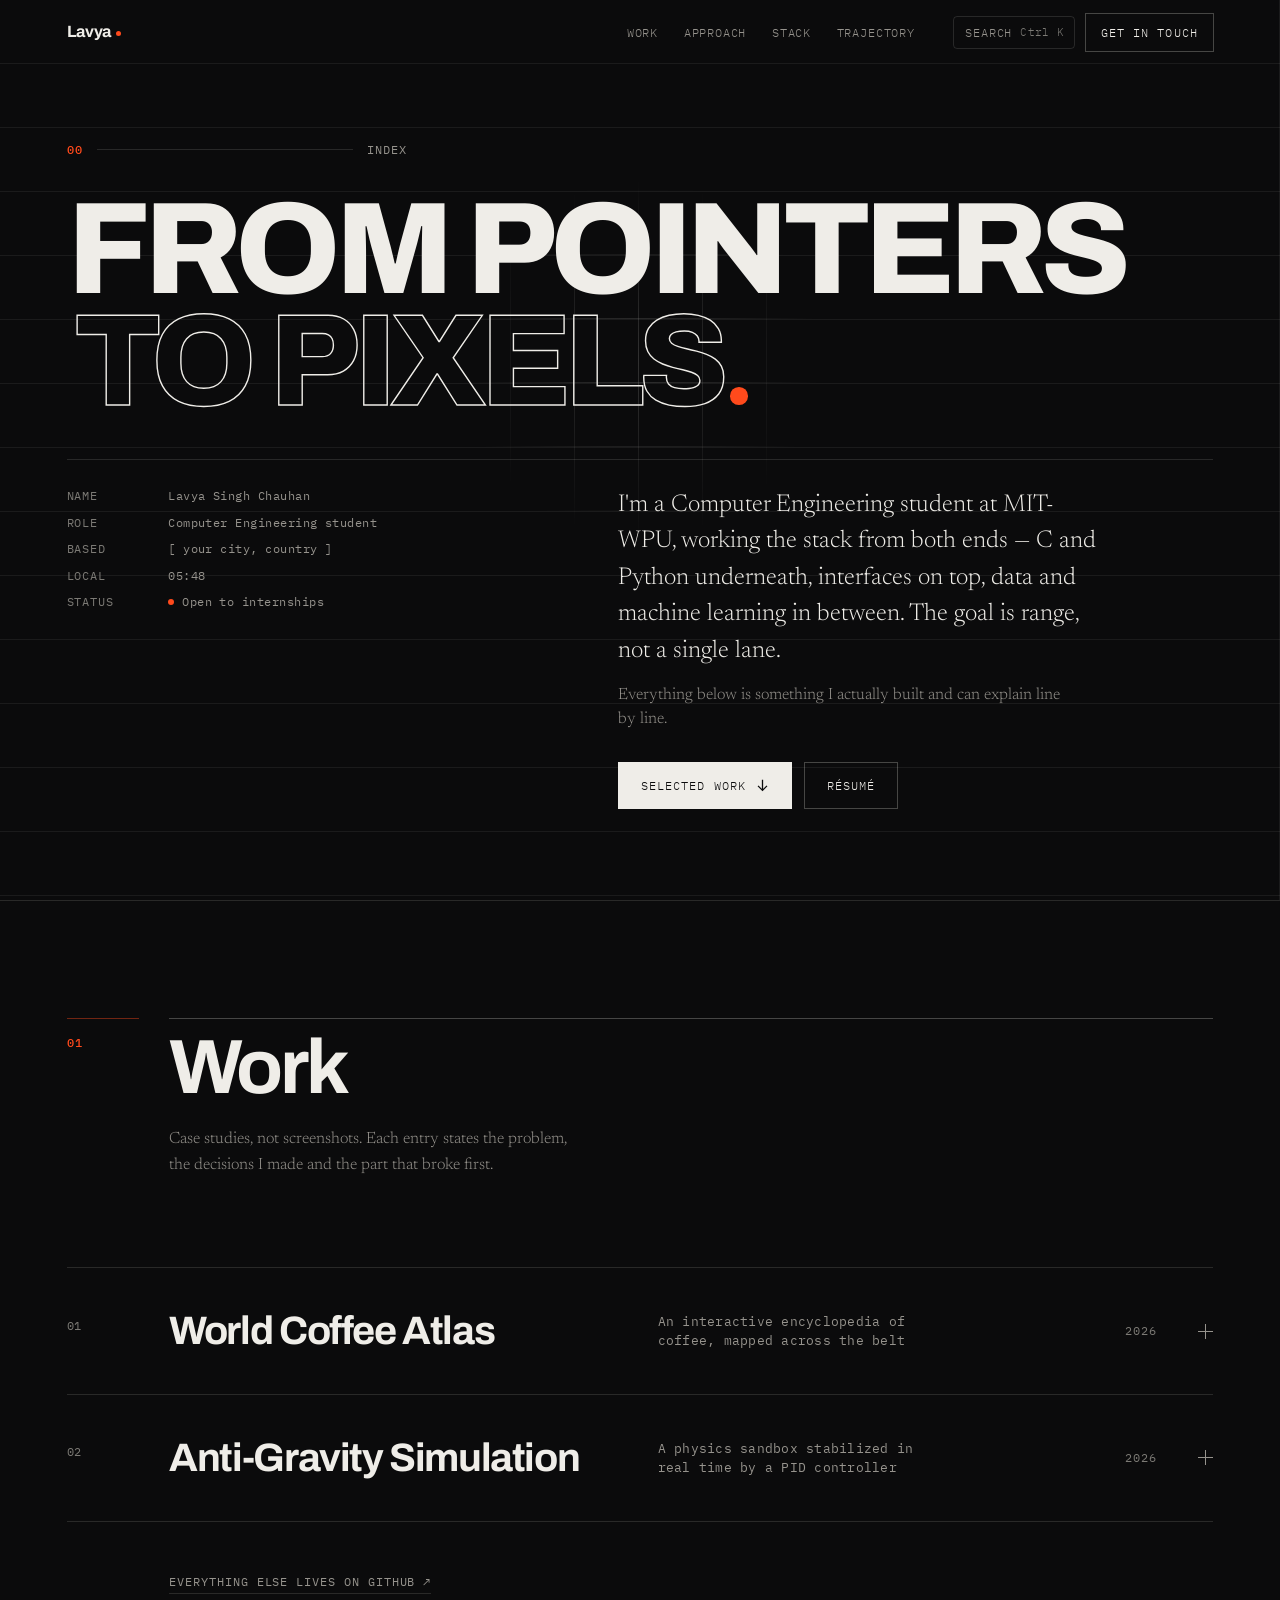
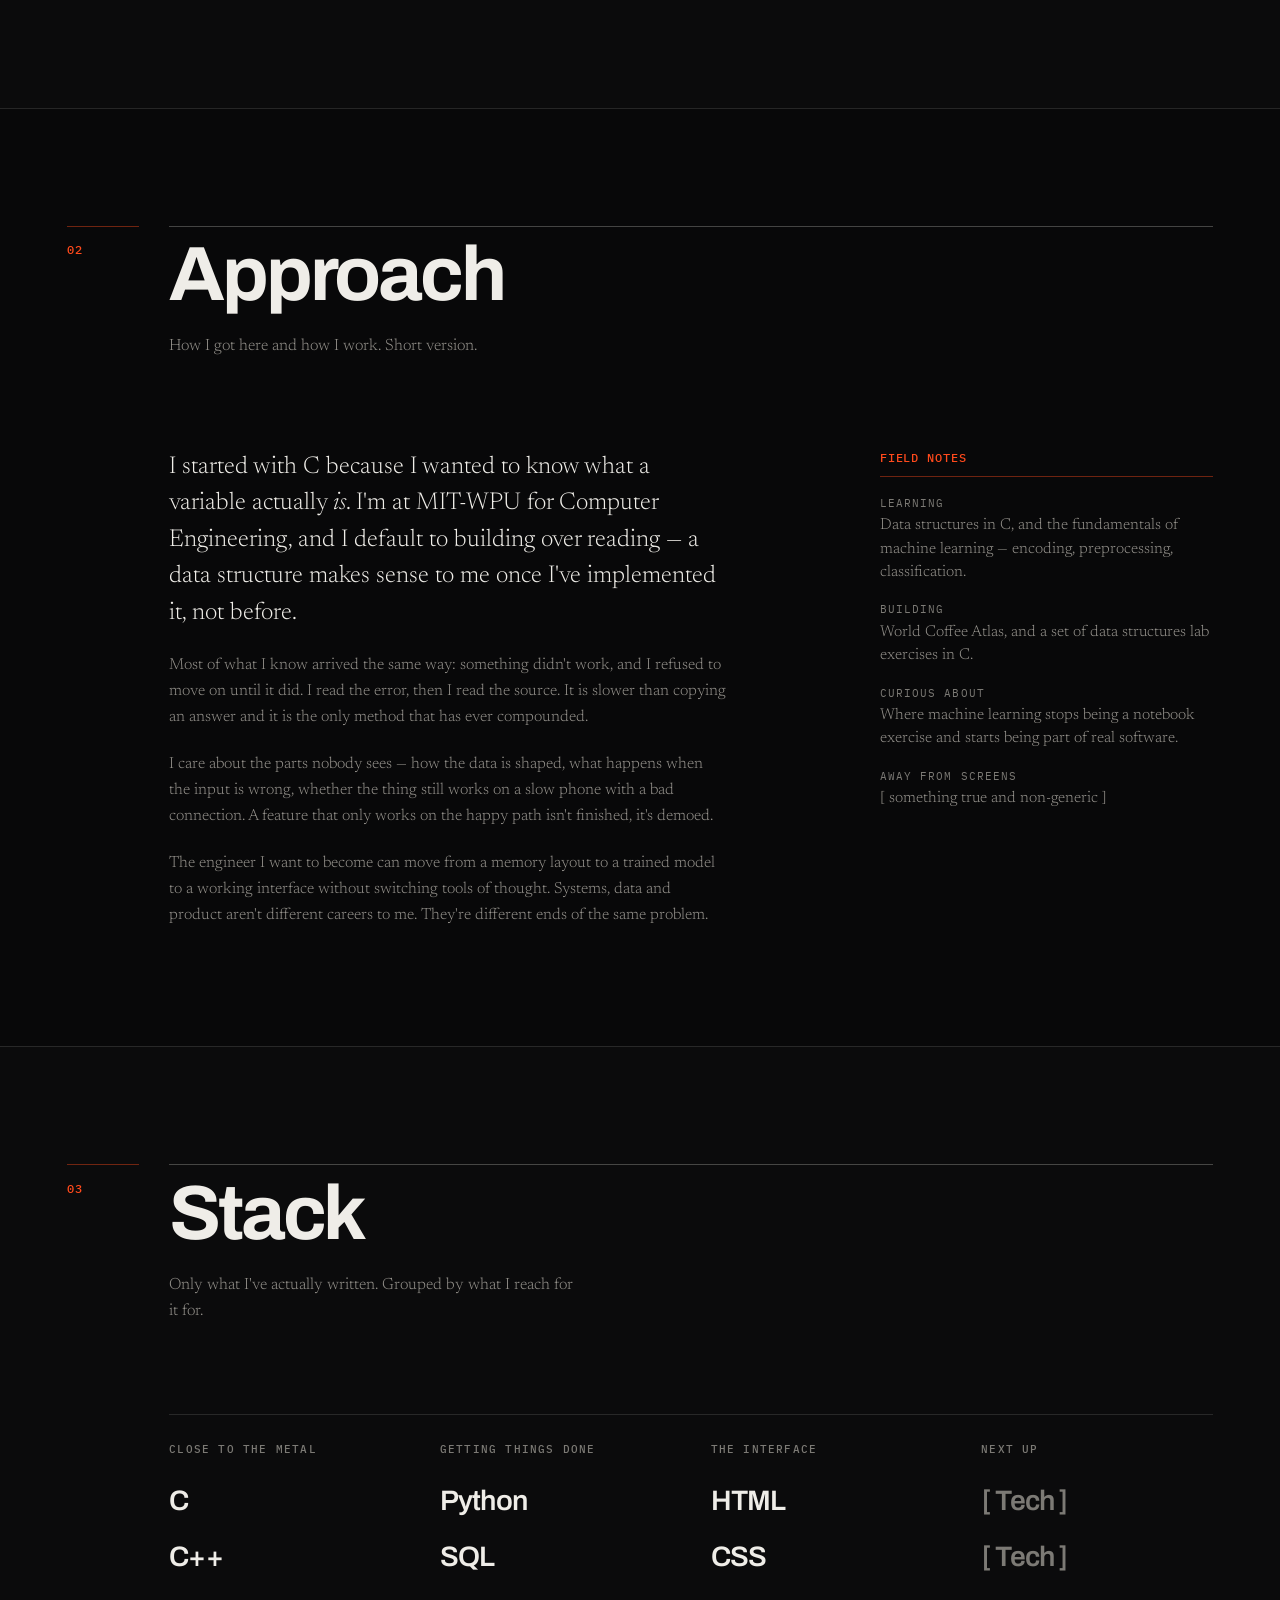
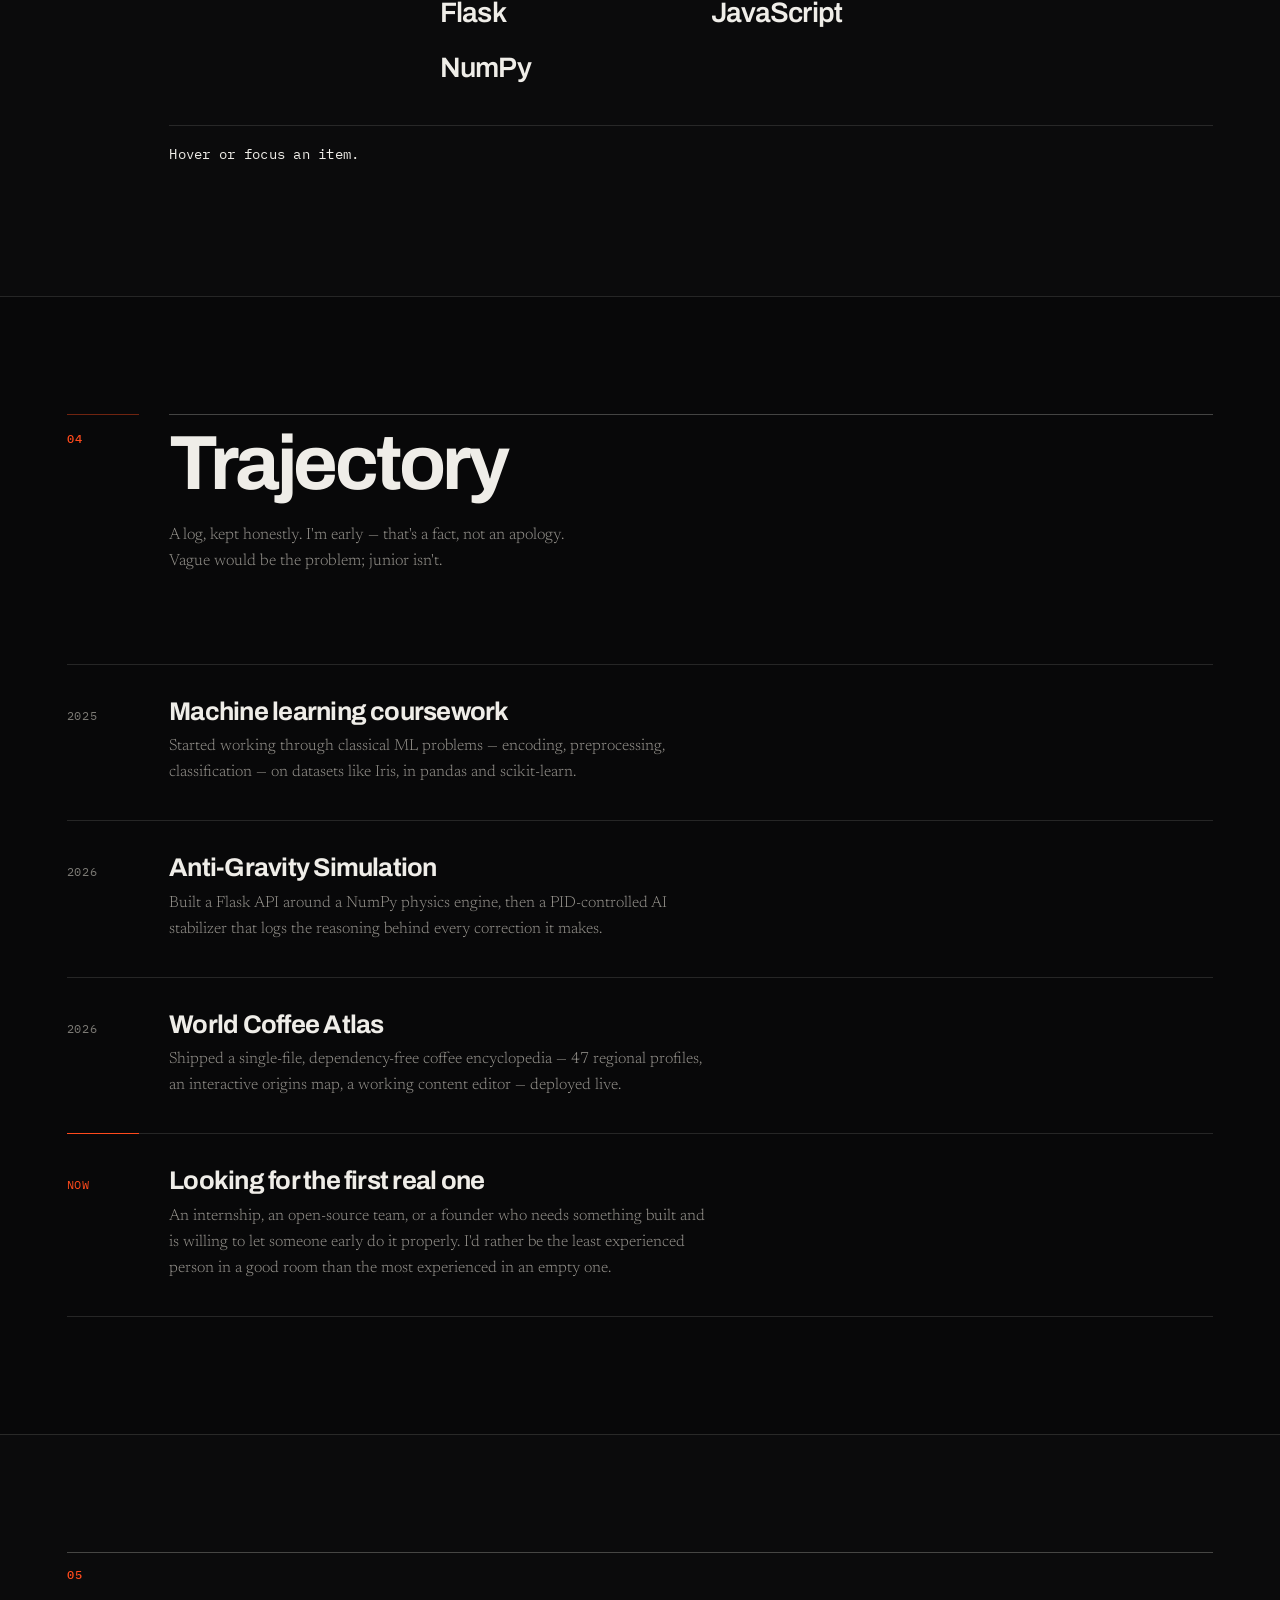
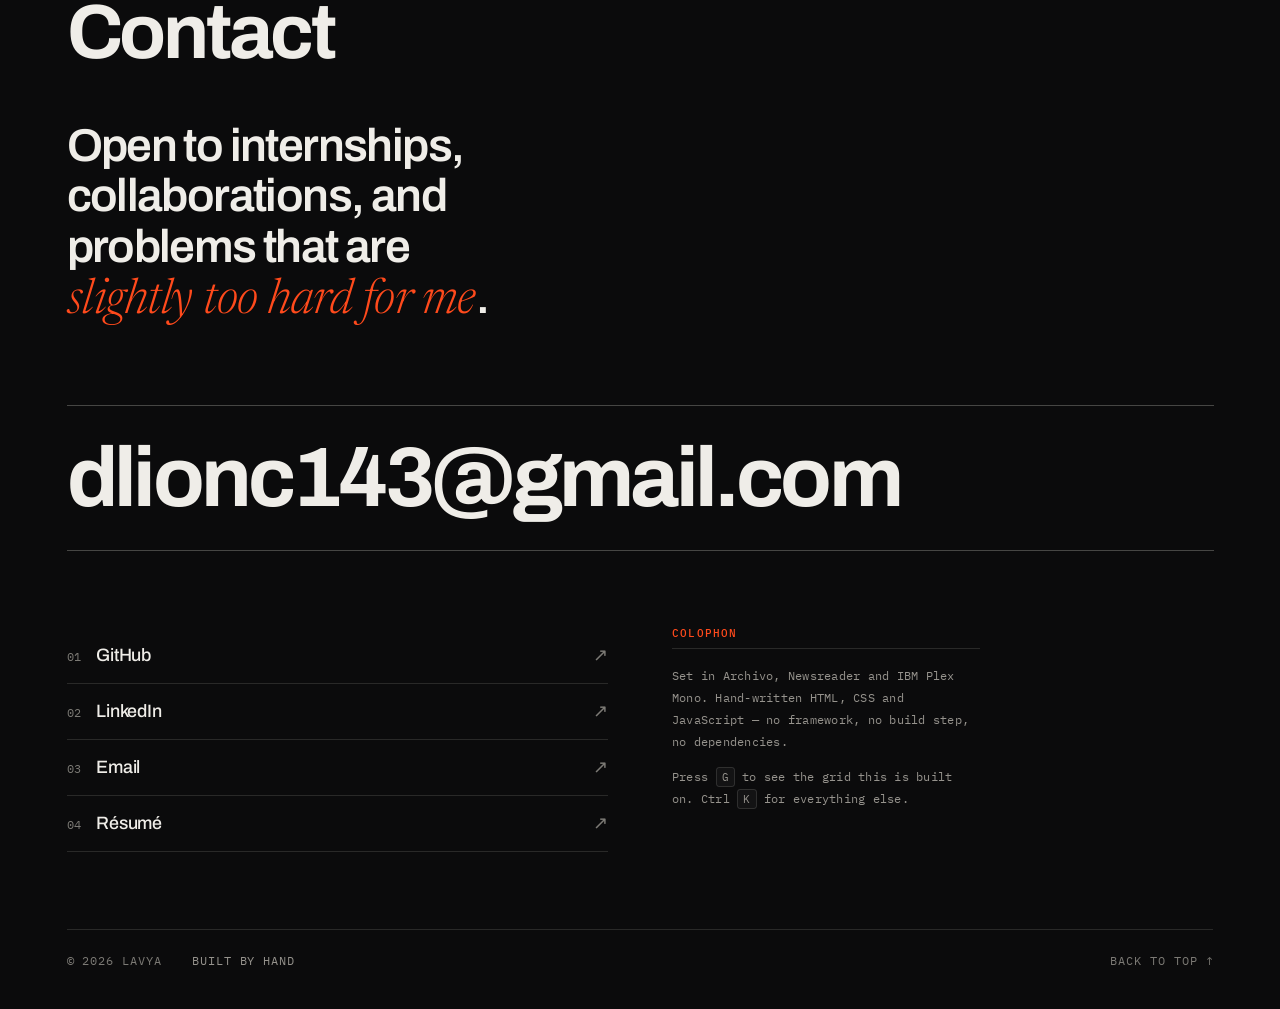
==== commit 568865db: "Update portfolio content with real identity and projects Content-only update — no design, layout or " ====
--- a/index.html
+++ b/index.html
@@ -5,7 +5,7 @@
 <meta name="viewport" content="width=device-width, initial-scale=1, viewport-fit=cover">
 
 <title>Lavya Singh Chauhan — Student Engineer</title>
-<meta name="description" content="Lavya. Student engineer learning the stack in both directions — C and C++ from the bottom, interfaces and products from the top. Selected work, written up as case studies.">
+<meta name="description" content="Lavya Singh Chauhan. Computer Engineering student at MIT-WPU building across software, data and AI — C and Python underneath, interfaces on top. Selected work, written up as case studies.">
 <meta name="author" content="Lavya Singh Chauhan">
 <meta name="theme-color" content="#0B0B0C">
 <meta name="color-scheme" content="dark">
@@ -16,14 +16,14 @@
 <meta property="og:type" content="website">
 <meta property="og:site_name" content="Lavya Singh Chauhan">
 <meta property="og:title" content="Lavya Singh Chauhan — Student Engineer">
-<meta property="og:description" content="Learning the stack in both directions. Selected work, written up as case studies.">
+<meta property="og:description" content="Computer Engineering student at MIT-WPU building across software, data and AI. Selected work, written up as case studies.">
 <meta property="og:url" content="https://lavyas.github.io/Portfolio-temp/">
 <meta property="og:image" content="https://lavyas.github.io/Portfolio-temp/assets/og.svg">
 <meta property="og:image:width" content="1200">
 <meta property="og:image:height" content="630">
 <meta name="twitter:card" content="summary_large_image">
 <meta name="twitter:title" content="Lavya Singh Chauhan — Student Engineer">
-<meta name="twitter:description" content="Learning the stack in both directions. Selected work, written up as case studies.">
+<meta name="twitter:description" content="Computer Engineering student at MIT-WPU building across software, data and AI. Selected work, written up as case studies.">
 <meta name="twitter:image" content="https://lavyas.github.io/Portfolio-temp/assets/og.svg">
 
 <link rel="icon" href="data:image/svg+xml,%3Csvg xmlns='http://www.w3.org/2000/svg' viewBox='0 0 32 32'%3E%3Crect width='32' height='32' fill='%230B0B0C'/%3E%3Cpath d='M9 7v18h13' stroke='%23EFEDE8' stroke-width='3.2' fill='none'/%3E%3Ccircle cx='24.5' cy='23.5' r='2.6' fill='%23FF4A1C'/%3E%3C/svg%3E">
@@ -38,9 +38,10 @@
   "@context": "https://schema.org",
   "@type": "Person",
   "name": "Lavya Singh Chauhan",
-  "jobTitle": "Student Software Engineer",
+  "jobTitle": "Computer Engineering Student",
   "url": "https://lavyas.github.io/Portfolio-temp/",
-  "knowsAbout": ["C", "C++", "Python", "JavaScript", "SQL", "HTML", "CSS"],
+  "alumniOf": "MIT World Peace University",
+  "knowsAbout": ["C", "C++", "Python", "JavaScript", "SQL", "HTML", "CSS", "Machine Learning"],
   "sameAs": ["https://github.com/LavyaS", "https://linkedin.com/in/your-handle"]
 }
 </script>
@@ -109,7 +110,7 @@
     <div class="hero__grid">
       <dl class="hero__spec mono" data-reveal>
         <div><dt>Name</dt><dd>Lavya Singh Chauhan</dd></div>
-        <div><dt>Role</dt><dd>Student engineer</dd></div>
+        <div><dt>Role</dt><dd>Computer Engineering student</dd></div>
         <!-- EDIT -->
         <div><dt>Based</dt><dd data-slot>[ your city, country ]</dd></div>
         <div><dt>Local</dt><dd><time data-clock>--:--</time></dd></div>
@@ -118,9 +119,9 @@
 
       <div class="hero__lead" data-reveal>
         <p>
-          I'm learning the stack in both directions — memory, syntax and structure from the
-          bottom; interfaces, systems and products from the top. The goal is to meet in the
-          middle and not need a translator.
+          I'm a Computer Engineering student at MIT-WPU, working the stack from both ends —
+          C and Python underneath, interfaces on top, data and machine learning in between.
+          The goal is range, not a single lane.
         </p>
         <p class="dim">
           Everything below is something I actually built and can explain line by line.
@@ -157,9 +158,9 @@
         <h3 class="project__h">
           <button class="project__toggle" type="button" aria-expanded="false" aria-controls="case-01">
             <span class="project__idx mono">01</span>
-            <span class="project__title" data-slot>[ Project name ]</span>
-            <span class="project__sub mono" data-slot>[ one line — what it does, in plain words ]</span>
-            <span class="project__year mono" data-slot>[ 20XX ]</span>
+            <span class="project__title">World Coffee Atlas</span>
+            <span class="project__sub mono">An interactive encyclopedia of coffee, mapped across the belt</span>
+            <span class="project__year mono">2026</span>
             <span class="project__chev" aria-hidden="true"></span>
           </button>
         </h3>
@@ -168,44 +169,44 @@
             <div class="case__body">
               <div class="field-block">
                 <h4 class="mono">The problem</h4>
-                <p data-slot>[ What was annoying, broken or missing? Two or three sentences. Name the actual situation — a real problem beats a grand mission statement. ]</p>
+                <p>Coffee reference material is scattered — origin data on trade sites, tasting notes on retailer pages, brewing steps on separate blogs. There was no single place to go from &ldquo;where is this from&rdquo; to &ldquo;how do I brew it.&rdquo;</p>
               </div>
               <div class="field-block">
                 <h4 class="mono">What it is</h4>
-                <p data-slot>[ Describe the thing itself. What does a person do with it, start to finish? ]</p>
+                <p>A single-page atlas: 47 regional coffee profiles across 25 producing countries, filterable by process, altitude and flavour family, with a world map, a variety encyclopedia, a processing lab, a brewing guide, and a quiz that recommends a coffee.</p>
               </div>
               <div class="field-block">
                 <h4 class="mono">Decisions worth defending</h4>
                 <ul>
-                  <li data-slot>[ A technical choice you made and the tradeoff you accepted — why this data structure, why no library, why you rewrote it. ]</li>
-                  <li data-slot>[ Another one. This section is what separates a project from an assignment. ]</li>
+                  <li>Dependency-free by design — markup, styles, data and a hash-based router all live in one <code>index.html</code>, so it deploys anywhere with zero build step.</li>
+                  <li>Wrote a small store layer shaped like a REST API even though the data is static, so a real backend could sit behind it later without touching the UI.</li>
                 </ul>
               </div>
               <div class="field-block">
                 <h4 class="mono">Where it fought back</h4>
-                <p data-slot>[ The bug or constraint that cost you the most time, and how you found it. Be specific — "off-by-one in the ring buffer" reads better than "debugging was hard". ]</p>
+                <p>The origins map needed real coastline geometry, not a placeholder grid — reprojecting Natural Earth land data by hand into the app&rsquo;s own coordinate system took longer than every other feature combined.</p>
               </div>
               <div class="field-block">
                 <h4 class="mono">Outcome</h4>
-                <p data-slot>[ Where it stands now, honestly. Shipped, running, abandoned, still open — all fine. What you would do differently is worth more than a fake metric. ]</p>
+                <p>Live. Every dataset is attributed to a real source (SCA/WCR, ICO, FAOSTAT), and the UI is explicit that sensory scores are editorial estimates, not claims about a specific farm or lot.</p>
               </div>
             </div>
 
             <aside class="case__spec">
               <dl class="mono">
-                <div><dt>Role</dt><dd data-slot>[ e.g. Solo build ]</dd></div>
-                <div><dt>Timeline</dt><dd data-slot>[ e.g. 3 weeks ]</dd></div>
-                <div><dt>Status</dt><dd data-slot>[ e.g. Live / Archived ]</dd></div>
+                <div><dt>Role</dt><dd>Solo build</dd></div>
+                <div><dt>Timeline</dt><dd>Aug 2026</dd></div>
+                <div><dt>Status</dt><dd>Live</dd></div>
               </dl>
               <div class="chips" role="list" aria-label="Technologies used">
-                <span role="listitem" class="chip" data-slot>[ Tech ]</span>
-                <span role="listitem" class="chip" data-slot>[ Tech ]</span>
-                <span role="listitem" class="chip" data-slot>[ Tech ]</span>
+                <span role="listitem" class="chip">HTML</span>
+                <span role="listitem" class="chip">CSS</span>
+                <span role="listitem" class="chip">JavaScript</span>
+                <span role="listitem" class="chip">GSAP</span>
               </div>
               <div class="case__links">
-                <!-- EDIT: real hrefs -->
-                <a href="https://github.com/LavyaS" data-slot>Source &#8599;</a>
-                <a href="https://example.com/" data-slot>Live &#8599;</a>
+                <a href="https://github.com/LavyaS/world-coffee-atlas">Source &#8599;</a>
+                <a href="https://lustrous-peony-d2a063.netlify.app/">Live &#8599;</a>
               </div>
             </aside>
           </div>
@@ -217,86 +218,50 @@
         <h3 class="project__h">
           <button class="project__toggle" type="button" aria-expanded="false" aria-controls="case-02">
             <span class="project__idx mono">02</span>
-            <span class="project__title" data-slot>[ Project name ]</span>
-            <span class="project__sub mono" data-slot>[ one line — what it does, in plain words ]</span>
-            <span class="project__year mono" data-slot>[ 20XX ]</span>
+            <span class="project__title">Anti-Gravity Simulation</span>
+            <span class="project__sub mono">A physics sandbox stabilized in real time by a PID controller</span>
+            <span class="project__year mono">2026</span>
             <span class="project__chev" aria-hidden="true"></span>
           </button>
         </h3>
         <div class="case" id="case-02" data-open="false">
           <div class="case__inner">
             <div class="case__body">
-              <div class="field-block"><h4 class="mono">The problem</h4><p data-slot>[ … ]</p></div>
-              <div class="field-block"><h4 class="mono">What it is</h4><p data-slot>[ … ]</p></div>
+              <div class="field-block"><h4 class="mono">The problem</h4><p>Most physics demos either hard-code stability or skip control entirely. I wanted to watch a controller actually reason about forces — correcting, overcorrecting, damping — instead of just watching things fall.</p></div>
+              <div class="field-block"><h4 class="mono">What it is</h4><p>A Flask API drives a NumPy-based Newtonian physics engine; a canvas frontend renders it live. Objects can be handed to an AI stabilizer that uses a PID controller plus rule-based overrides to hold them at a target position, with every correction logged and explained.</p></div>
               <div class="field-block"><h4 class="mono">Decisions worth defending</h4>
-                <ul><li data-slot>[ … ]</li><li data-slot>[ … ]</li></ul>
-              </div>
-              <div class="field-block"><h4 class="mono">Where it fought back</h4><p data-slot>[ … ]</p></div>
-              <div class="field-block"><h4 class="mono">Outcome</h4><p data-slot>[ … ]</p></div>
+                <ul>
+                  <li>Split the physics engine, the stabilizer and the API into separate modules, so the control logic could be tuned independently of the simulation loop.</li>
+                  <li>Logged every AI decision by its proportional / integral / derivative contribution, not just the resulting force — so the stabilization is explainable, not a black box.</li>
+                </ul>
+              </div>
+              <div class="field-block"><h4 class="mono">Where it fought back</h4><p>Tuning the PID gains: too aggressive and objects overshoot and oscillate, too soft and they never settle. Got it stable with rule-based overrides on top — emergency damping past a velocity threshold, a push back toward center near boundaries.</p></div>
+              <div class="field-block"><h4 class="mono">Outcome</h4><p>Working end-to-end — REST API, physics engine and stabilizer, documented with UML diagrams in the repo. Runs locally via Flask; not deployed.</p></div>
             </div>
             <aside class="case__spec">
               <dl class="mono">
-                <div><dt>Role</dt><dd data-slot>[ … ]</dd></div>
-                <div><dt>Timeline</dt><dd data-slot>[ … ]</dd></div>
-                <div><dt>Status</dt><dd data-slot>[ … ]</dd></div>
+                <div><dt>Role</dt><dd>Solo build</dd></div>
+                <div><dt>Timeline</dt><dd>Jun 2026</dd></div>
+                <div><dt>Status</dt><dd>Prototype</dd></div>
               </dl>
               <div class="chips" role="list" aria-label="Technologies used">
-                <span role="listitem" class="chip" data-slot>[ Tech ]</span>
-                <span role="listitem" class="chip" data-slot>[ Tech ]</span>
+                <span role="listitem" class="chip">Python</span>
+                <span role="listitem" class="chip">Flask</span>
+                <span role="listitem" class="chip">NumPy</span>
+                <span role="listitem" class="chip">JavaScript</span>
               </div>
               <div class="case__links">
-                <a href="https://github.com/LavyaS" data-slot>Source &#8599;</a>
+                <a href="https://github.com/LavyaS/anti-gravity-simulation">Source &#8599;</a>
               </div>
             </aside>
           </div>
         </div>
       </article>
 
-      <!-- PROJECT 03 -->
-      <article class="project" data-peek="03">
-        <h3 class="project__h">
-          <button class="project__toggle" type="button" aria-expanded="false" aria-controls="case-03">
-            <span class="project__idx mono">03</span>
-            <span class="project__title" data-slot>[ Project name ]</span>
-            <span class="project__sub mono" data-slot>[ one line — what it does, in plain words ]</span>
-            <span class="project__year mono" data-slot>[ 20XX ]</span>
-            <span class="project__chev" aria-hidden="true"></span>
-          </button>
-        </h3>
-        <div class="case" id="case-03" data-open="false">
-          <div class="case__inner">
-            <div class="case__body">
-              <div class="field-block"><h4 class="mono">The problem</h4><p data-slot>[ … ]</p></div>
-              <div class="field-block"><h4 class="mono">What it is</h4><p data-slot>[ … ]</p></div>
-              <div class="field-block"><h4 class="mono">Decisions worth defending</h4>
-                <ul><li data-slot>[ … ]</li><li data-slot>[ … ]</li></ul>
-              </div>
-              <div class="field-block"><h4 class="mono">Where it fought back</h4><p data-slot>[ … ]</p></div>
-              <div class="field-block"><h4 class="mono">Outcome</h4><p data-slot>[ … ]</p></div>
-            </div>
-            <aside class="case__spec">
-              <dl class="mono">
-                <div><dt>Role</dt><dd data-slot>[ … ]</dd></div>
-                <div><dt>Timeline</dt><dd data-slot>[ … ]</dd></div>
-                <div><dt>Status</dt><dd data-slot>[ … ]</dd></div>
-              </dl>
-              <div class="chips" role="list" aria-label="Technologies used">
-                <span role="listitem" class="chip" data-slot>[ Tech ]</span>
-                <span role="listitem" class="chip" data-slot>[ Tech ]</span>
-              </div>
-              <div class="case__links">
-                <a href="https://github.com/LavyaS" data-slot>Source &#8599;</a>
-              </div>
-            </aside>
-          </div>
-        </div>
-      </article>
-
     </div>
 
     <p class="more mono" data-reveal>
-      <!-- EDIT -->
-      <a href="https://github.com/LavyaS" data-slot>Everything else lives on GitHub &#8599;</a>
+      <a href="https://github.com/LavyaS">Everything else lives on GitHub &#8599;</a>
     </p>
   </div>
 
@@ -319,8 +284,8 @@
       <div class="approach__prose" data-reveal>
         <p class="lede">
           I started with C because I wanted to know what a variable actually <em>is</em>.
-          I stayed with the web because it's the fastest way to put a working thing in
-          front of a person.
+          I'm at MIT-WPU for Computer Engineering, and I default to building over reading —
+          a data structure makes sense to me once I've implemented it, not before.
         </p>
         <p>
           Most of what I know arrived the same way: something didn't work, and I refused to
@@ -333,9 +298,9 @@
           A feature that only works on the happy path isn't finished, it's demoed.
         </p>
         <p>
-          The engineer I want to become is one who can move from a memory layout to an
-          interface without switching tools of thought. Low-level and high-level aren't two
-          careers. They're two ends of the same problem.
+          The engineer I want to become can move from a memory layout to a trained model to
+          a working interface without switching tools of thought. Systems, data and product
+          aren't different careers to me. They're different ends of the same problem.
         </p>
       </div>
 
@@ -343,9 +308,9 @@
         <h3 class="mono notes__h">Field notes</h3>
         <dl>
           <!-- EDIT: keep these current — they date fast -->
-          <div><dt class="mono">Learning</dt><dd data-slot>[ what you're actually studying right now ]</dd></div>
-          <div><dt class="mono">Building</dt><dd data-slot>[ what's open in your editor this week ]</dd></div>
-          <div><dt class="mono">Curious about</dt><dd data-slot>[ a topic you keep reading about ]</dd></div>
+          <div><dt class="mono">Learning</dt><dd>Data structures in C, and the fundamentals of machine learning — encoding, preprocessing, classification.</dd></div>
+          <div><dt class="mono">Building</dt><dd>World Coffee Atlas, and a set of data structures lab exercises in C.</dd></div>
+          <div><dt class="mono">Curious about</dt><dd>Where machine learning stops being a notebook exercise and starts being part of real software.</dd></div>
           <div><dt class="mono">Away from screens</dt><dd data-slot>[ something true and non-generic ]</dd></div>
         </dl>
       </aside>
@@ -377,6 +342,8 @@
           <ul>
             <li><button type="button" class="tech" data-note="My default for scripts, automation and anything where the idea matters more than the microseconds.">Python</button></li>
             <li><button type="button" class="tech" data-note="Schema, joins, and thinking about data as a shape before it is a screen.">SQL</button></li>
+            <li><button type="button" class="tech" data-note="The backend for a physics simulation — a small REST API in front of a NumPy engine.">Flask</button></li>
+            <li><button type="button" class="tech" data-note="Vector math for the physics engine behind the anti-gravity simulation.">NumPy</button></li>
           </ul>
         </section>
 
@@ -419,26 +386,25 @@
     </header>
 
     <ol class="log">
-      <!-- EDIT: one entry per real milestone. Delete the ones you don't need. -->
       <li class="log__row" data-reveal>
-        <span class="log__when mono" data-slot>[ 20XX ]</span>
+        <span class="log__when mono">2025</span>
         <div class="log__what">
-          <h3 data-slot>[ Milestone ]</h3>
-          <p data-slot>[ First program that did something you actually wanted. First project someone else used. A course that changed how you think. A hackathon. An open-source patch. Two sentences each. ]</p>
+          <h3>Machine learning coursework</h3>
+          <p>Started working through classical ML problems — encoding, preprocessing, classification — on datasets like Iris, in pandas and scikit-learn.</p>
         </div>
       </li>
       <li class="log__row" data-reveal>
-        <span class="log__when mono" data-slot>[ 20XX ]</span>
+        <span class="log__when mono">2026</span>
         <div class="log__what">
-          <h3 data-slot>[ Milestone ]</h3>
-          <p data-slot>[ … ]</p>
+          <h3>Anti-Gravity Simulation</h3>
+          <p>Built a Flask API around a NumPy physics engine, then a PID-controlled AI stabilizer that logs the reasoning behind every correction it makes.</p>
         </div>
       </li>
       <li class="log__row" data-reveal>
-        <span class="log__when mono" data-slot>[ 20XX ]</span>
+        <span class="log__when mono">2026</span>
         <div class="log__what">
-          <h3 data-slot>[ Milestone ]</h3>
-          <p data-slot>[ … ]</p>
+          <h3>World Coffee Atlas</h3>
+          <p>Shipped a single-file, dependency-free coffee encyclopedia — 47 regional profiles, an interactive origins map, a working content editor — deployed live.</p>
         </div>
       </li>
       <li class="log__row log__row--now" data-reveal>
@@ -471,18 +437,16 @@
       <em>slightly too hard for me</em>.
     </p>
 
-    <!-- EDIT: your real email, in both places -->
-    <a class="footer__mail" href="mailto:you@example.com" data-slot data-magnetic>
-      <span>you@example.com</span>
+    <a class="footer__mail" href="mailto:dlionc143@gmail.com" data-magnetic>
+      <span>dlionc143@gmail.com</span>
     </a>
 
     <div class="footer__grid">
       <nav class="footer__links" aria-label="Elsewhere">
-        <!-- EDIT -->
-        <a href="https://github.com/LavyaS" rel="me noopener" data-slot><span class="mono">01</span> GitHub <i aria-hidden="true">&#8599;</i></a>
+        <a href="https://github.com/LavyaS" rel="me noopener"><span class="mono">01</span> GitHub <i aria-hidden="true">&#8599;</i></a>
         <a href="https://linkedin.com/in/your-handle" rel="me noopener" data-slot><span class="mono">02</span> LinkedIn <i aria-hidden="true">&#8599;</i></a>
-        <a href="mailto:you@example.com" data-slot><span class="mono">03</span> Email <i aria-hidden="true">&#8599;</i></a>
-        <a href="assets/resume.html" data-slot><span class="mono">04</span> Résumé <i aria-hidden="true">&#8599;</i></a>
+        <a href="mailto:dlionc143@gmail.com"><span class="mono">03</span> Email <i aria-hidden="true">&#8599;</i></a>
+        <a href="assets/resume.html"><span class="mono">04</span> Résumé <i aria-hidden="true">&#8599;</i></a>
       </nav>
 
       <div class="colophon mono">
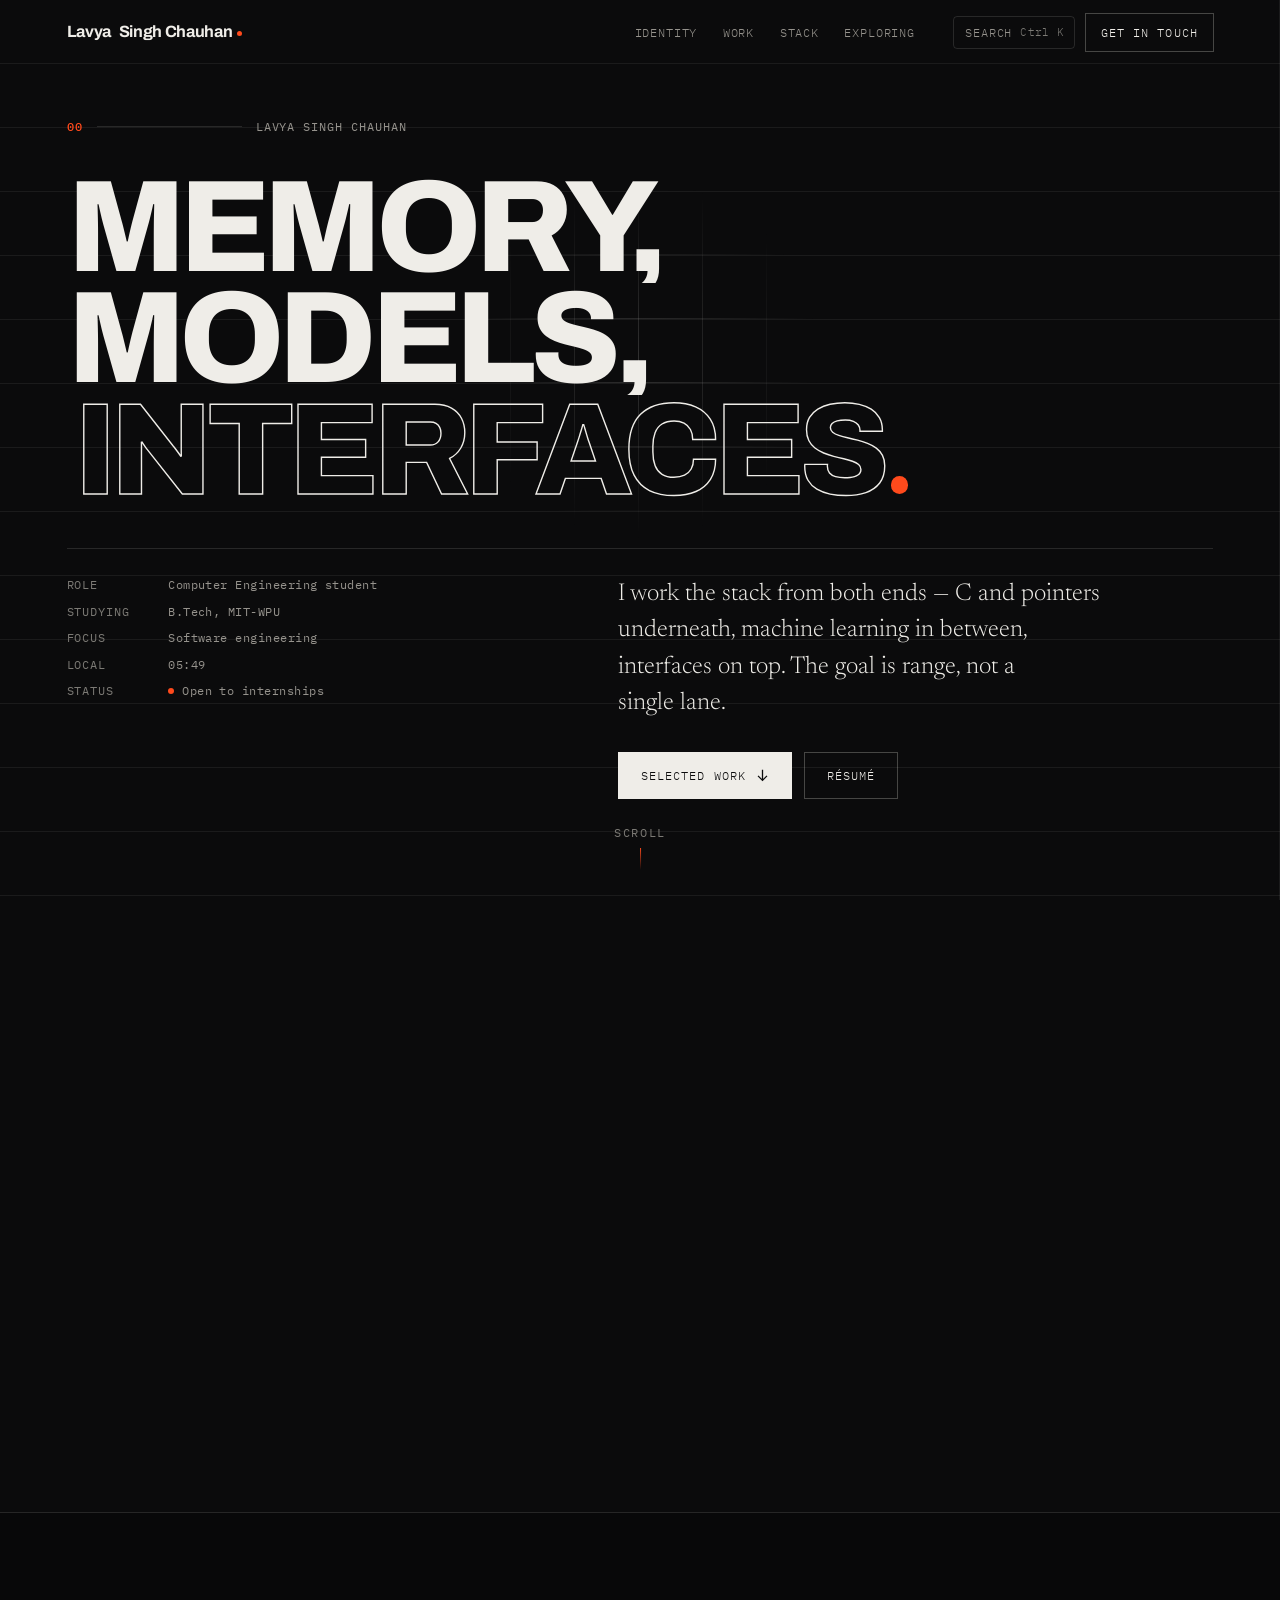
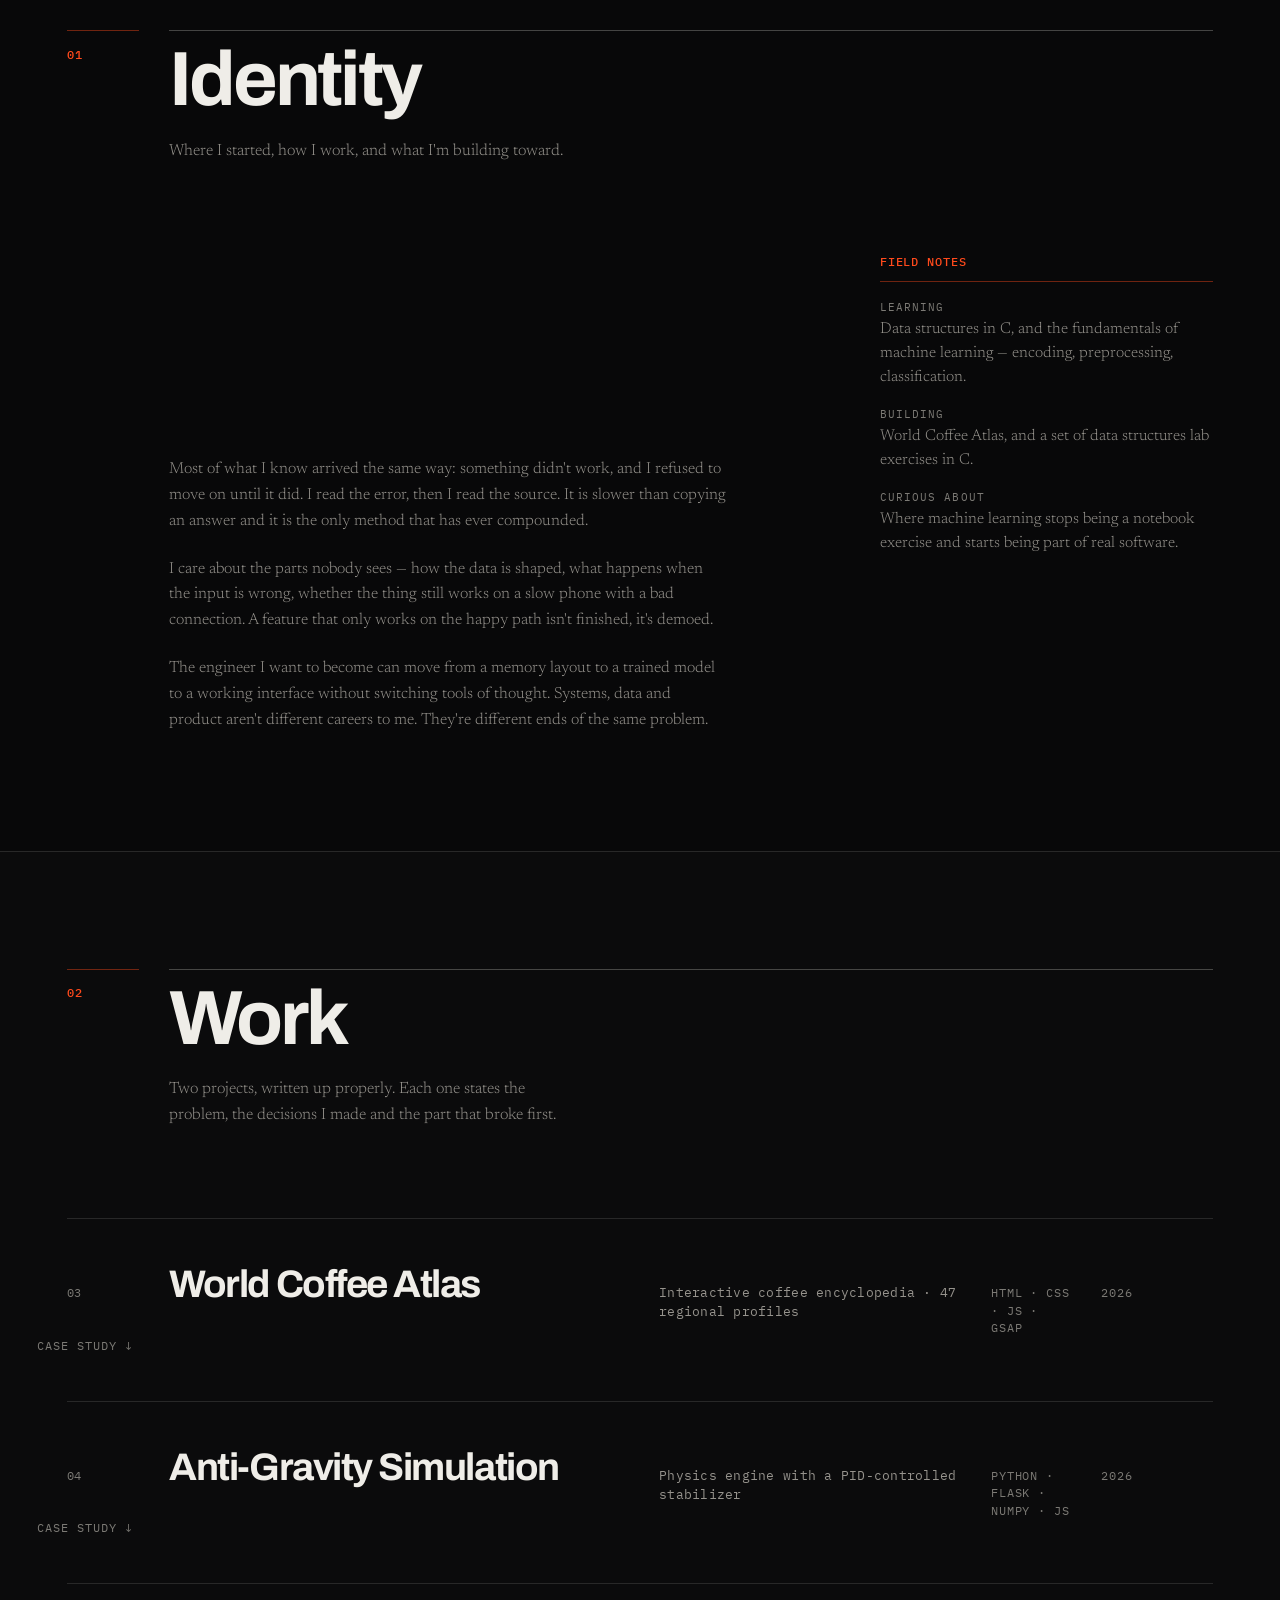
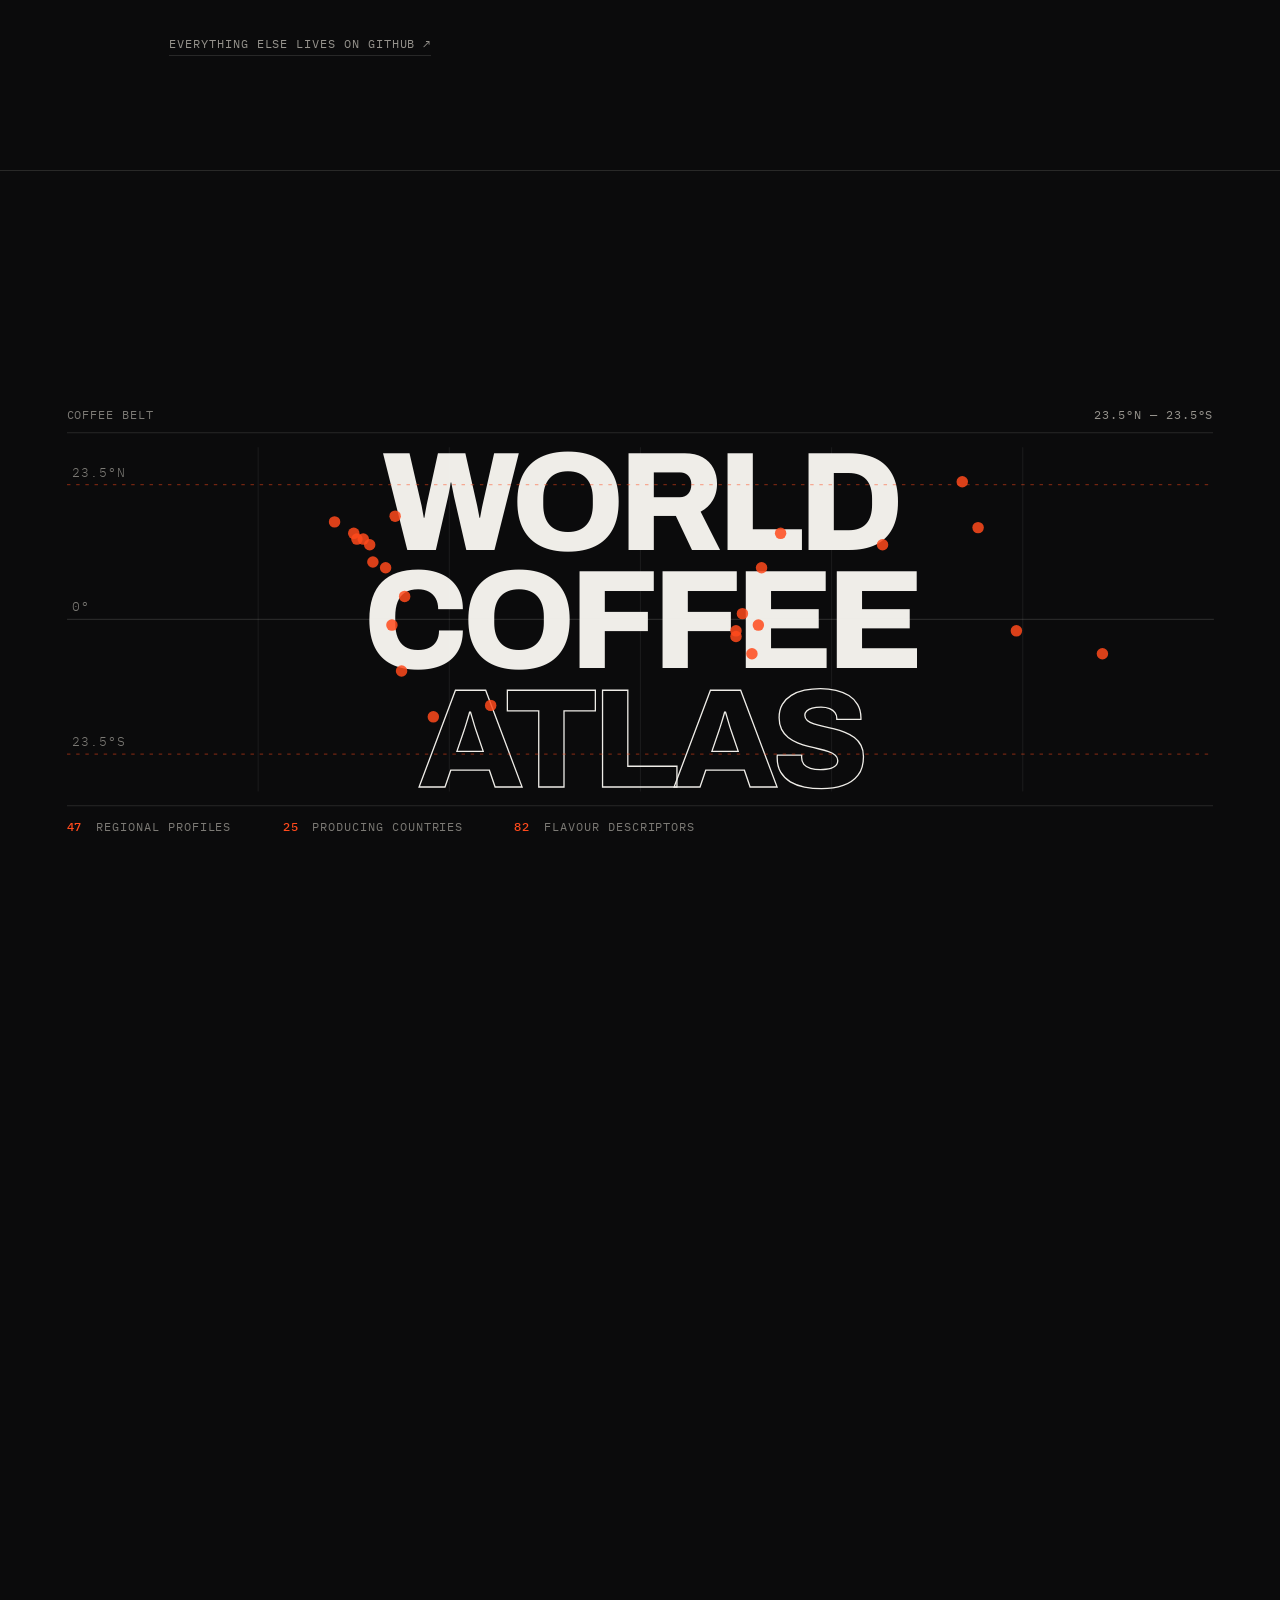
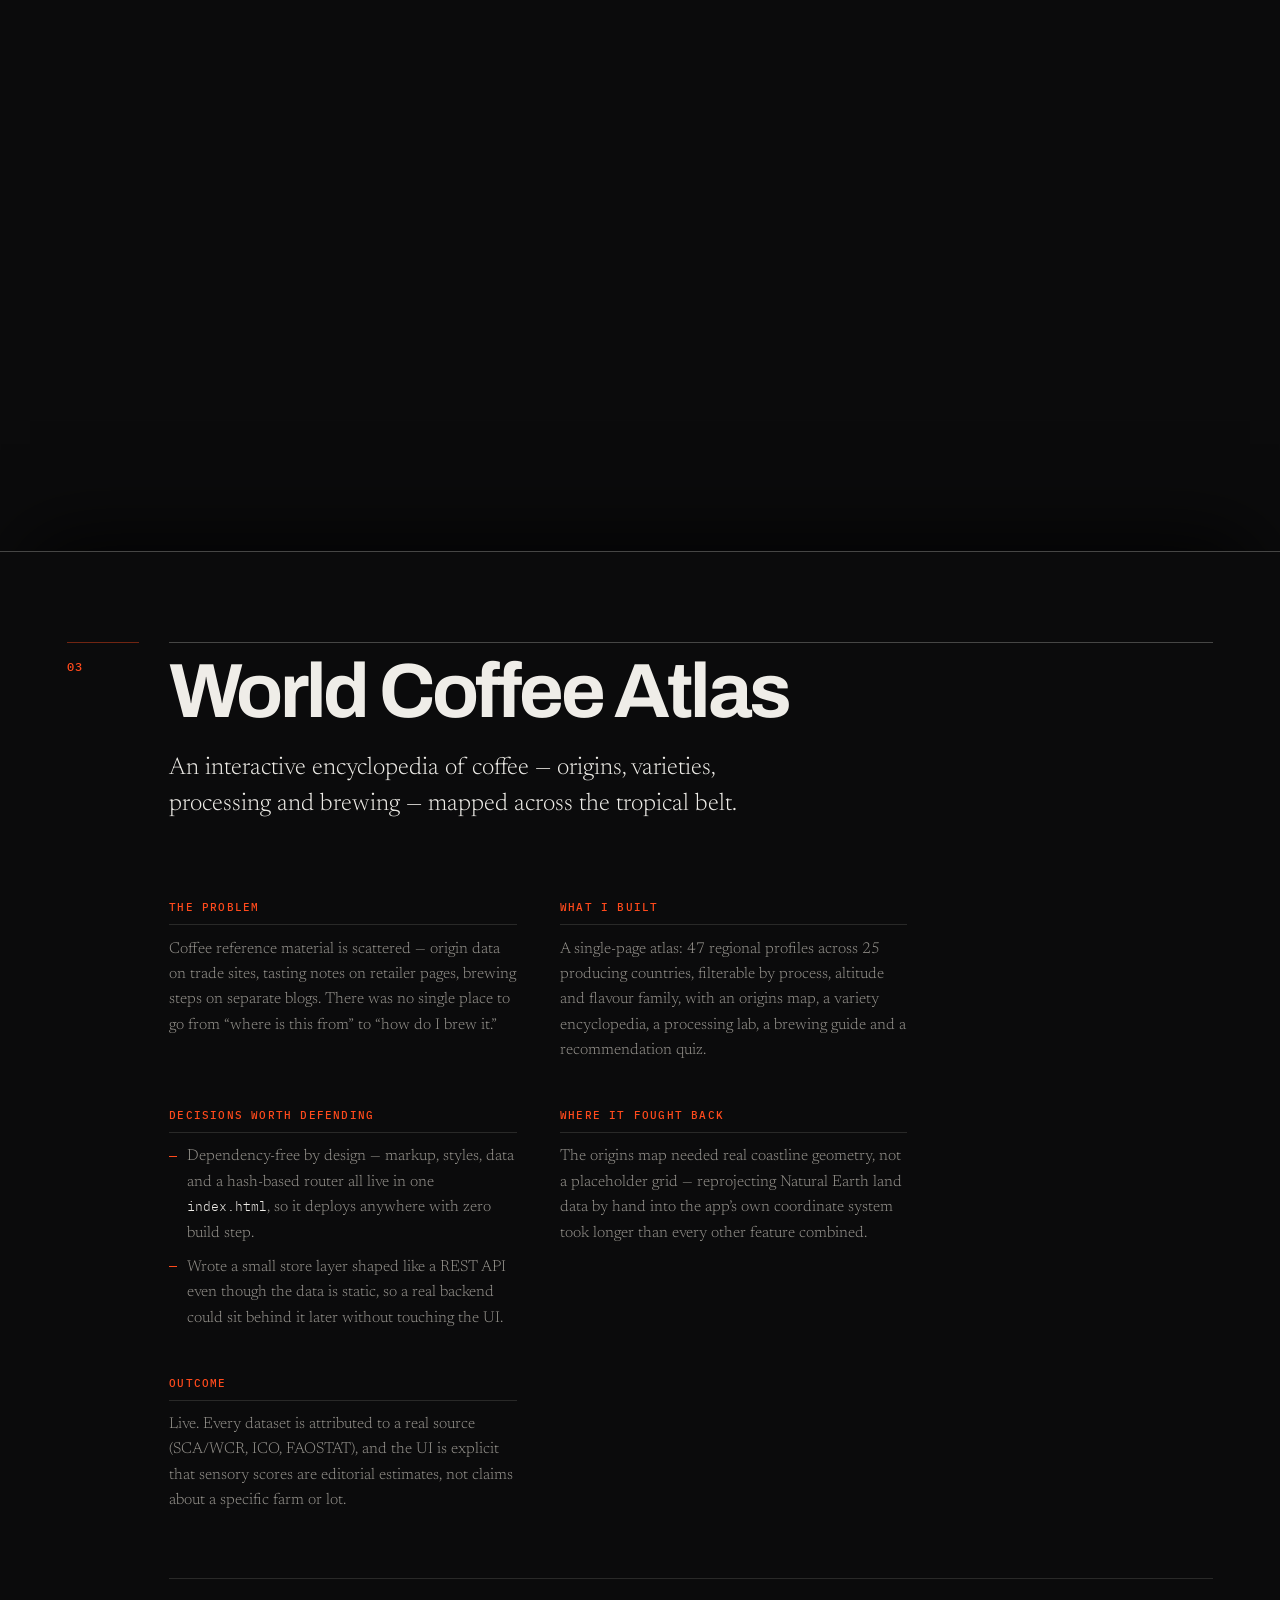
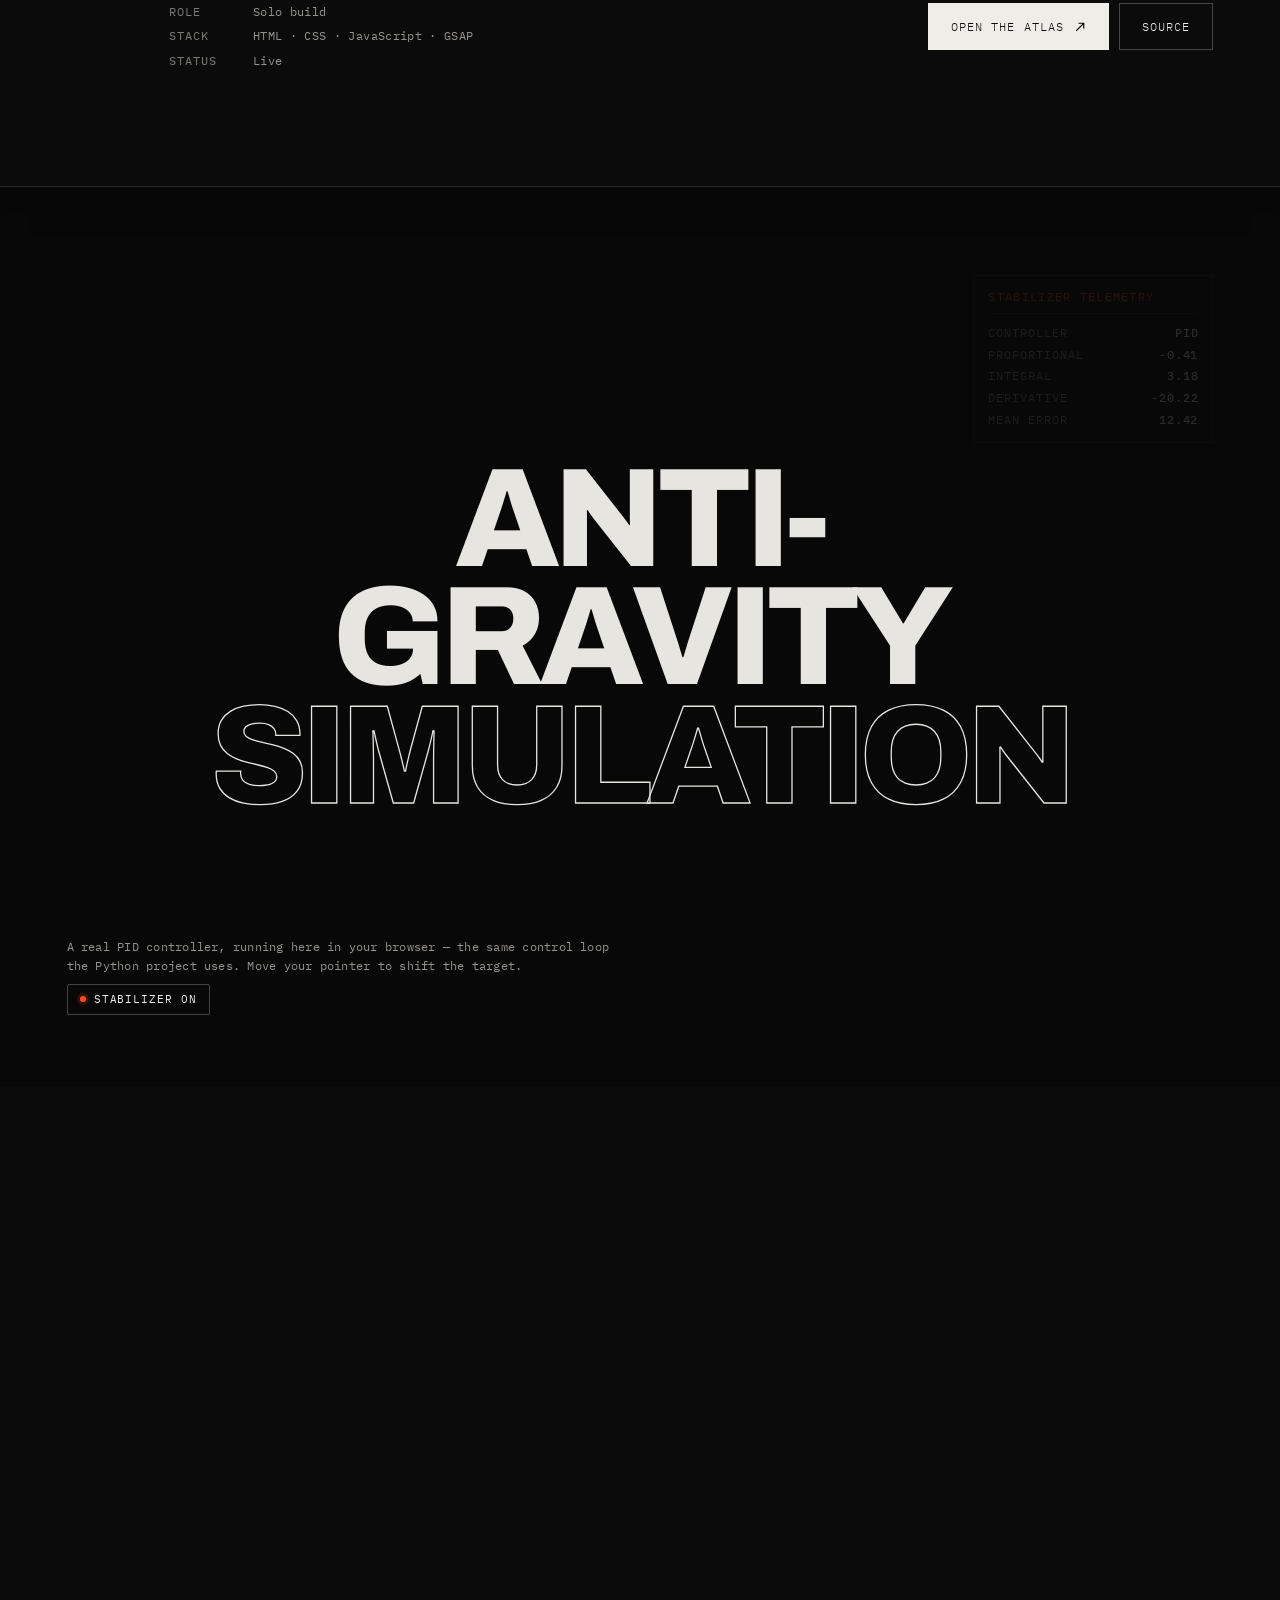
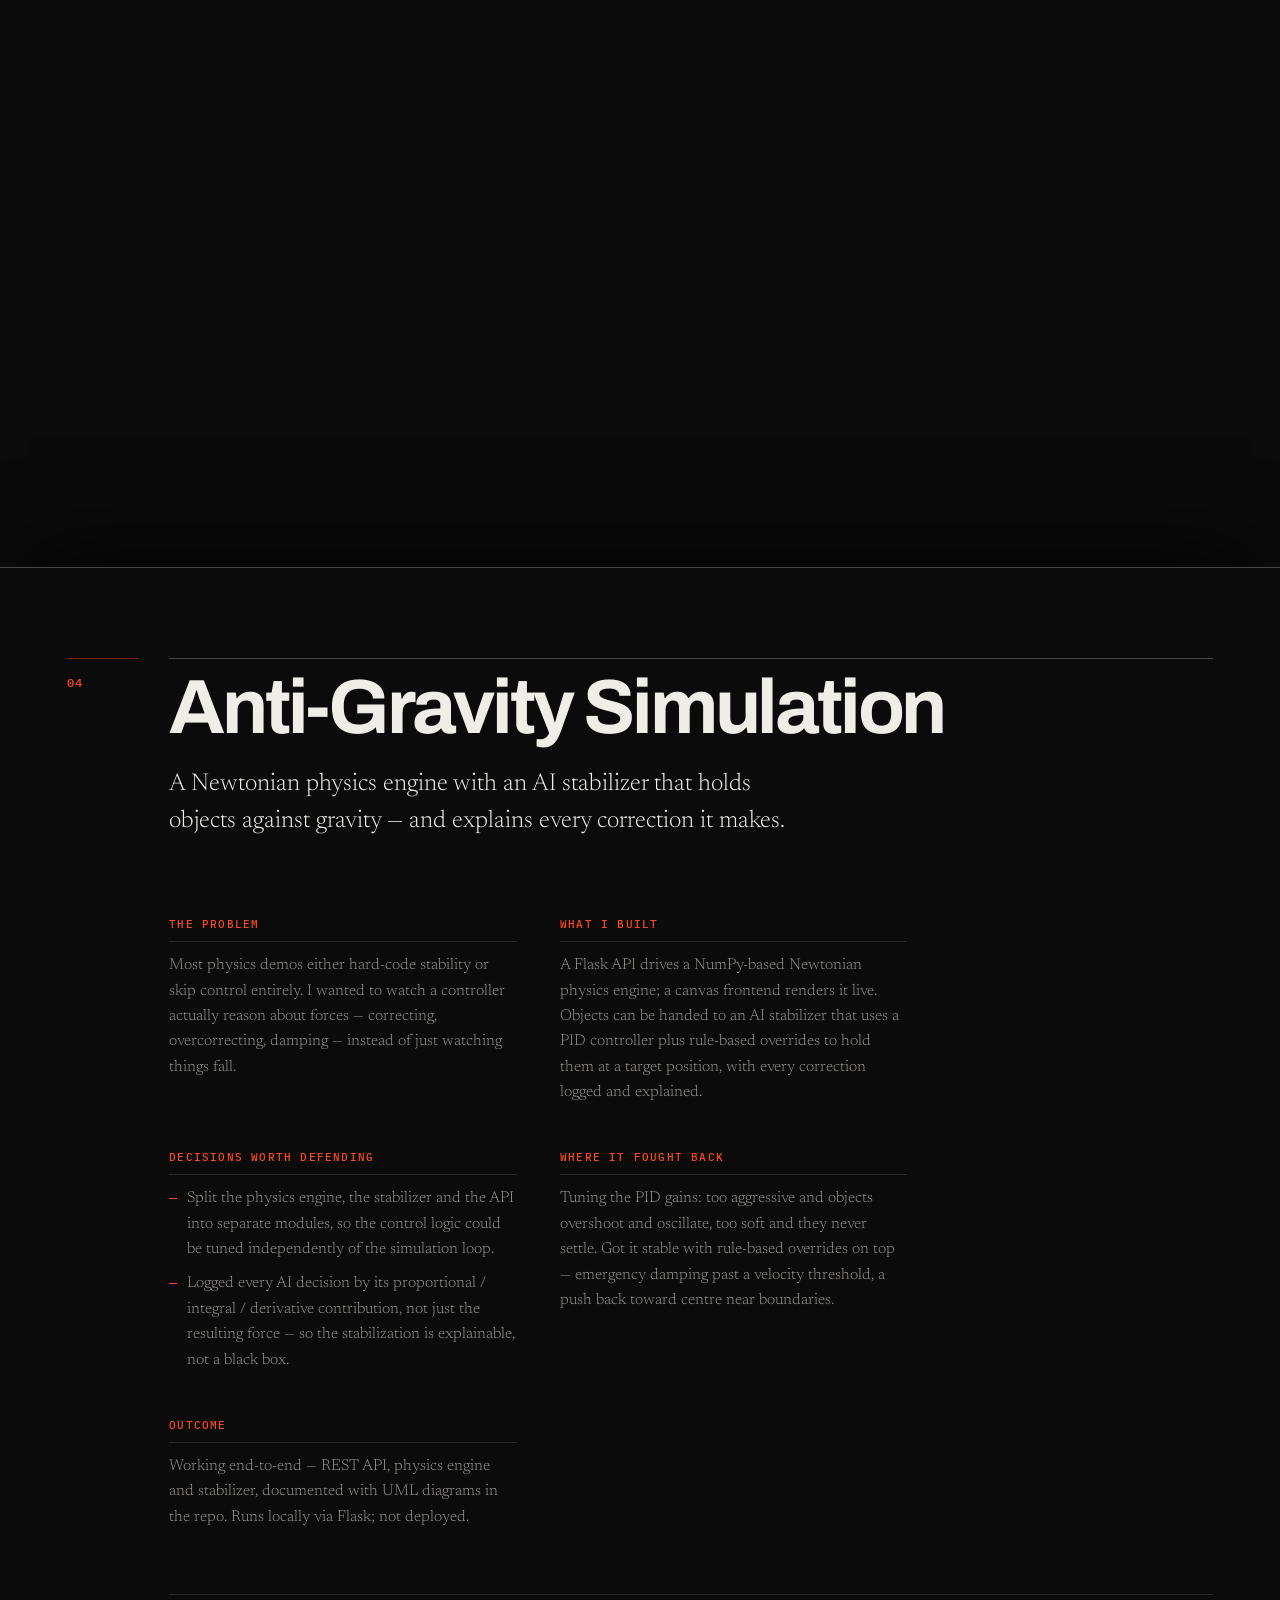
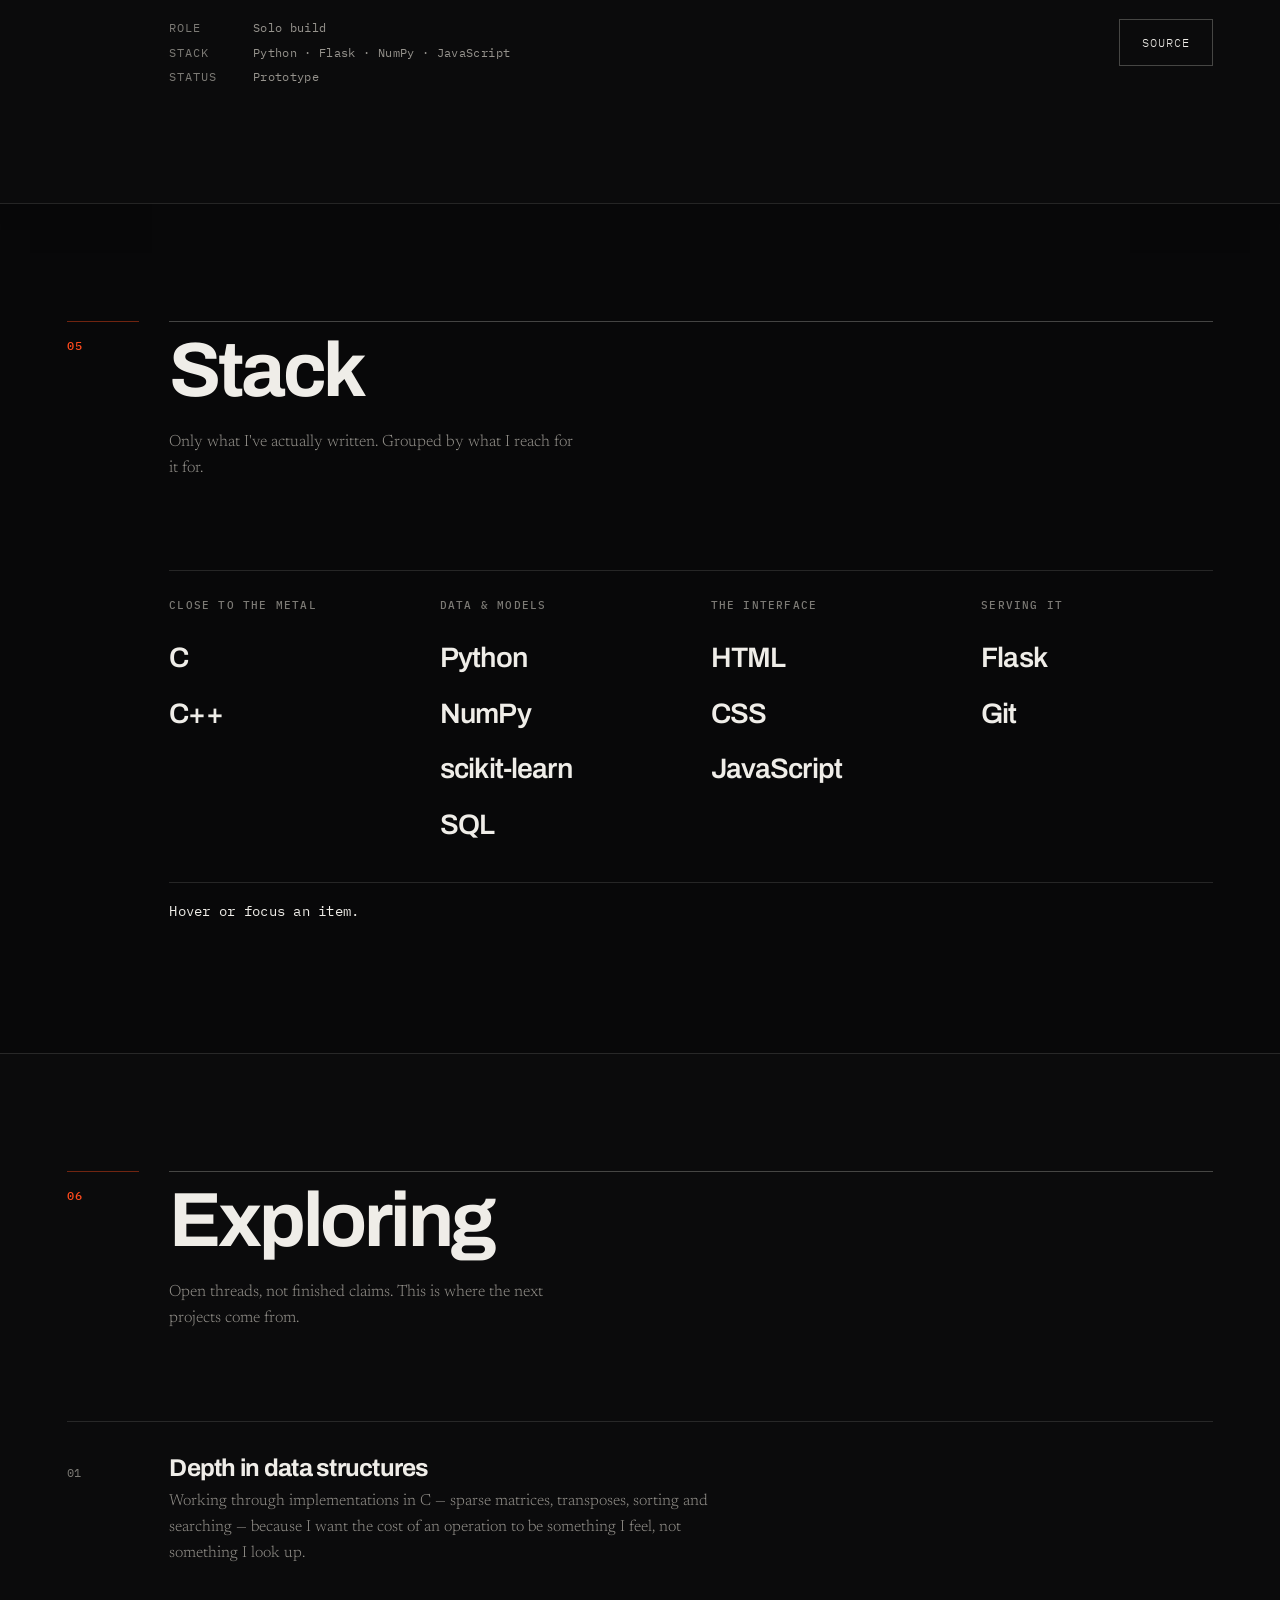
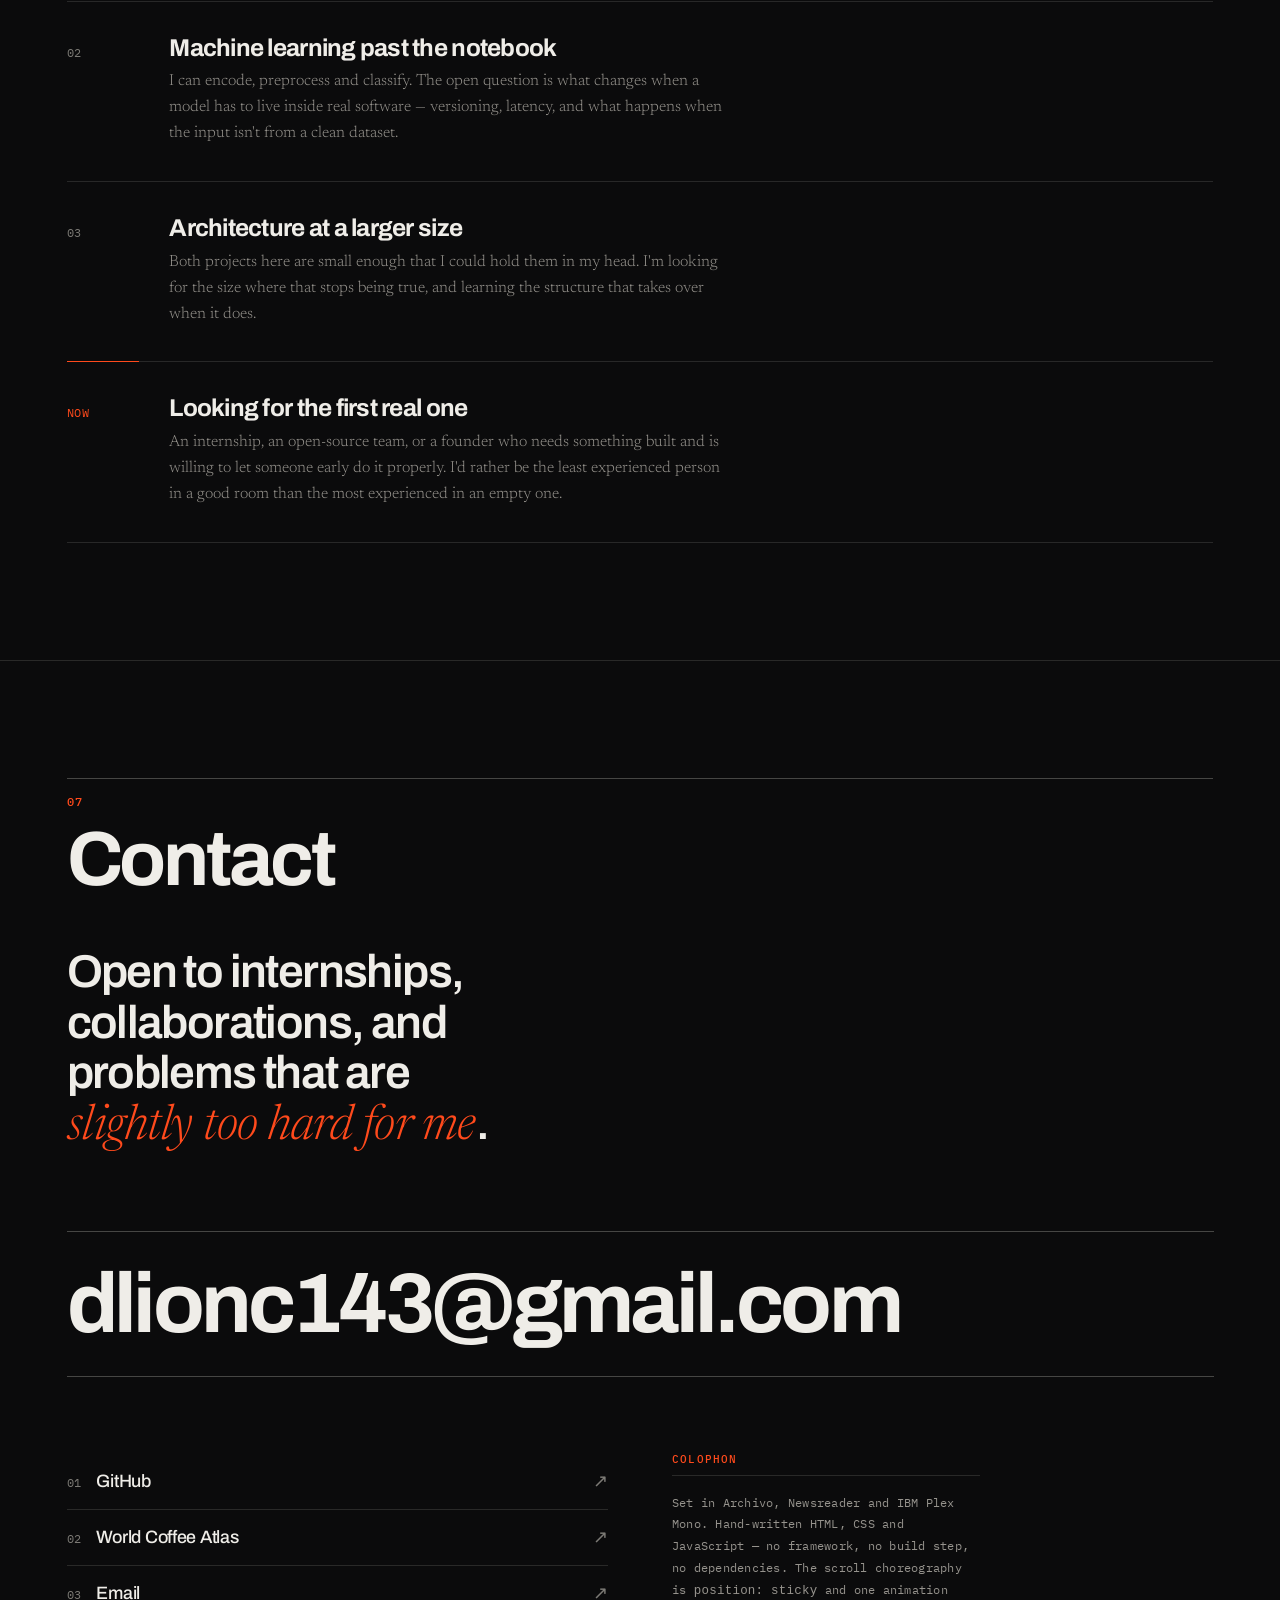
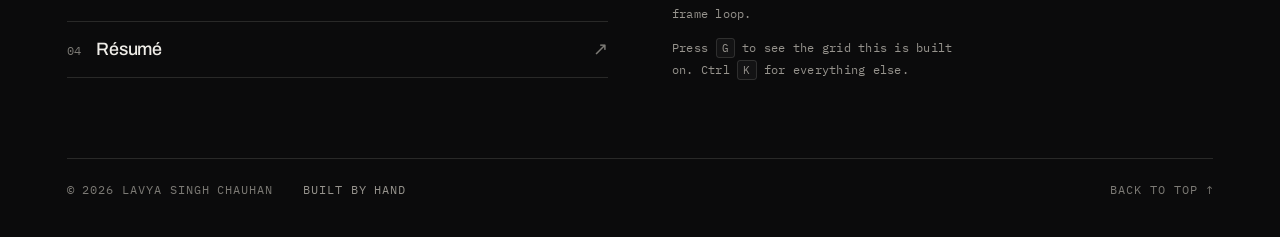
==== commit 38503821: "Rebuild the experience: scroll choreography and project takeovers Content and identity are unchanged" ====
--- a/index.html
+++ b/index.html
@@ -4,26 +4,25 @@
 <meta charset="utf-8">
 <meta name="viewport" content="width=device-width, initial-scale=1, viewport-fit=cover">
 
-<title>Lavya Singh Chauhan — Student Engineer</title>
-<meta name="description" content="Lavya Singh Chauhan. Computer Engineering student at MIT-WPU building across software, data and AI — C and Python underneath, interfaces on top. Selected work, written up as case studies.">
+<title>Lavya Singh Chauhan — Computer Engineering Student</title>
+<meta name="description" content="Lavya Singh Chauhan. Computer Engineering student at MIT-WPU building across memory, models and interfaces — C and Python underneath, machine learning in between, the web on top. Selected work, written up as case studies.">
 <meta name="author" content="Lavya Singh Chauhan">
 <meta name="theme-color" content="#0B0B0C">
 <meta name="color-scheme" content="dark">
 
-<!-- EDIT: replace with your real deployed URL -->
 <link rel="canonical" href="https://lavyas.github.io/Portfolio-temp/">
 
 <meta property="og:type" content="website">
 <meta property="og:site_name" content="Lavya Singh Chauhan">
-<meta property="og:title" content="Lavya Singh Chauhan — Student Engineer">
-<meta property="og:description" content="Computer Engineering student at MIT-WPU building across software, data and AI. Selected work, written up as case studies.">
+<meta property="og:title" content="Lavya Singh Chauhan — Computer Engineering Student">
+<meta property="og:description" content="Computer Engineering student at MIT-WPU building across memory, models and interfaces. Selected work, written up as case studies.">
 <meta property="og:url" content="https://lavyas.github.io/Portfolio-temp/">
 <meta property="og:image" content="https://lavyas.github.io/Portfolio-temp/assets/og.svg">
 <meta property="og:image:width" content="1200">
 <meta property="og:image:height" content="630">
 <meta name="twitter:card" content="summary_large_image">
-<meta name="twitter:title" content="Lavya Singh Chauhan — Student Engineer">
-<meta name="twitter:description" content="Computer Engineering student at MIT-WPU building across software, data and AI. Selected work, written up as case studies.">
+<meta name="twitter:title" content="Lavya Singh Chauhan — Computer Engineering Student">
+<meta name="twitter:description" content="Computer Engineering student at MIT-WPU building across memory, models and interfaces.">
 <meta name="twitter:image" content="https://lavyas.github.io/Portfolio-temp/assets/og.svg">
 
 <link rel="icon" href="data:image/svg+xml,%3Csvg xmlns='http://www.w3.org/2000/svg' viewBox='0 0 32 32'%3E%3Crect width='32' height='32' fill='%230B0B0C'/%3E%3Cpath d='M9 7v18h13' stroke='%23EFEDE8' stroke-width='3.2' fill='none'/%3E%3Ccircle cx='24.5' cy='23.5' r='2.6' fill='%23FF4A1C'/%3E%3C/svg%3E">
@@ -32,6 +31,7 @@
 <link rel="preconnect" href="https://fonts.gstatic.com" crossorigin>
 <link rel="stylesheet" href="https://fonts.googleapis.com/css2?family=Archivo:wght@500;600;700;800&family=IBM+Plex+Mono:wght@400;500&family=Newsreader:ital,opsz,wght@0,6..72,300;1,6..72,300&display=swap">
 <link rel="stylesheet" href="css/main.css">
+<link rel="stylesheet" href="css/scenes.css">
 
 <script type="application/ld+json">
 {
@@ -41,8 +41,9 @@
   "jobTitle": "Computer Engineering Student",
   "url": "https://lavyas.github.io/Portfolio-temp/",
   "alumniOf": "MIT World Peace University",
-  "knowsAbout": ["C", "C++", "Python", "JavaScript", "SQL", "HTML", "CSS", "Machine Learning"],
-  "sameAs": ["https://github.com/LavyaS", "https://linkedin.com/in/your-handle"]
+  "email": "mailto:dlionc143@gmail.com",
+  "knowsAbout": ["C", "C++", "Python", "JavaScript", "SQL", "HTML", "CSS", "Machine Learning", "Data Structures"],
+  "sameAs": ["https://github.com/LavyaS"]
 }
 </script>
 </head>
@@ -55,17 +56,23 @@
 <div class="gridlines" aria-hidden="true"><i></i><i></i><i></i><i></i><i></i><i></i><i></i><i></i><i></i><i></i><i></i><i></i></div>
 <div class="progress" aria-hidden="true"><span data-progress></span></div>
 
+<!-- Custom cursor (desktop, fine pointer, motion-allowed only) -->
+<div class="cursor" data-cursor aria-hidden="true">
+  <span class="cursor__dot"></span>
+  <span class="cursor__label" data-cursor-label></span>
+</div>
+
 <header class="topbar" data-topbar>
-  <a class="mark" href="#top" aria-label="Lavya — back to top">
-    <span class="mark__name">Lavya</span>
+  <a class="mark" href="#top" aria-label="Lavya Singh Chauhan — back to top">
+    <span class="mark__name">Lavya</span><span class="mark__full">&nbsp;Singh Chauhan</span>
     <span class="mark__dot" aria-hidden="true"></span>
   </a>
 
   <nav class="topnav" aria-label="Sections">
-    <a href="#work" data-navlink="work">Work</a>
-    <a href="#approach" data-navlink="approach">Approach</a>
-    <a href="#stack" data-navlink="stack">Stack</a>
-    <a href="#trajectory" data-navlink="trajectory">Trajectory</a>
+    <a href="#identity"   data-navlink="identity">Identity</a>
+    <a href="#work"       data-navlink="work">Work</a>
+    <a href="#stack"      data-navlink="stack">Stack</a>
+    <a href="#exploring"  data-navlink="exploring">Exploring</a>
   </nav>
 
   <div class="topbar__end">
@@ -81,248 +88,325 @@
 <nav class="rail" aria-label="Section index">
   <ol>
     <li><a href="#top"        data-raillink="top"><b>00</b><span>Index</span></a></li>
-    <li><a href="#work"       data-raillink="work"><b>01</b><span>Work</span></a></li>
-    <li><a href="#approach"   data-raillink="approach"><b>02</b><span>Approach</span></a></li>
-    <li><a href="#stack"      data-raillink="stack"><b>03</b><span>Stack</span></a></li>
-    <li><a href="#trajectory" data-raillink="trajectory"><b>04</b><span>Trajectory</span></a></li>
-    <li><a href="#contact"    data-raillink="contact"><b>05</b><span>Contact</span></a></li>
+    <li><a href="#identity"   data-raillink="identity"><b>01</b><span>Identity</span></a></li>
+    <li><a href="#work"       data-raillink="work"><b>02</b><span>Work</span></a></li>
+    <li><a href="#atlas"      data-raillink="atlas"><b>03</b><span>Atlas</span></a></li>
+    <li><a href="#simulation" data-raillink="simulation"><b>04</b><span>Simulation</span></a></li>
+    <li><a href="#stack"      data-raillink="stack"><b>05</b><span>Stack</span></a></li>
+    <li><a href="#exploring"  data-raillink="exploring"><b>06</b><span>Exploring</span></a></li>
+    <li><a href="#contact"    data-raillink="contact"><b>07</b><span>Contact</span></a></li>
   </ol>
 </nav>
 
 <main>
 
 <!-- 00 INDEX ============================================ -->
-<section class="hero" id="top" data-section="top">
-  <div class="field" aria-hidden="true"><div class="field__grid"></div></div>
-
-  <div class="wrap hero__wrap">
-    <p class="hero__eyebrow mono" data-reveal>
-      <span class="idx">00</span>
-      <span class="rule-h" aria-hidden="true"></span>
-      <span>Index</span>
-    </p>
-
-    <h1 class="hero__title" data-reveal>
-      <span class="hero__line">From pointers</span>
-      <span class="hero__line hero__line--hollow">to pixels<i class="stop" aria-hidden="true"></i></span>
-    </h1>
-
-    <div class="hero__grid">
-      <dl class="hero__spec mono" data-reveal>
-        <div><dt>Name</dt><dd>Lavya Singh Chauhan</dd></div>
-        <div><dt>Role</dt><dd>Computer Engineering student</dd></div>
-        <!-- EDIT -->
-        <div><dt>Based</dt><dd data-slot>[ your city, country ]</dd></div>
-        <div><dt>Local</dt><dd><time data-clock>--:--</time></dd></div>
-        <div><dt>Status</dt><dd><span class="live" aria-hidden="true"></span>Open to internships</dd></div>
-      </dl>
-
-      <div class="hero__lead" data-reveal>
-        <p>
-          I'm a Computer Engineering student at MIT-WPU, working the stack from both ends —
-          C and Python underneath, interfaces on top, data and machine learning in between.
-          The goal is range, not a single lane.
-        </p>
-        <p class="dim">
-          Everything below is something I actually built and can explain line by line.
-        </p>
-        <div class="hero__actions">
-          <a class="cta" href="#work" data-magnetic>
-            Selected work
-            <svg viewBox="0 0 16 16" width="13" height="13" aria-hidden="true"><path d="M8 1v13M2.5 8.5 8 14l5.5-5.5" fill="none" stroke="currentColor" stroke-width="1.6"/></svg>
-          </a>
-          <!-- EDIT: point at your real resume -->
-          <a class="cta cta--ghost" href="assets/resume.html" data-magnetic>Résumé</a>
-        </div>
-      </div>
-    </div>
-  </div>
-</section>
-
-<!-- 01 WORK ============================================= -->
+<section class="hero" id="top" data-section="top" data-scene="hero">
+  <div class="hero__pin">
+    <div class="field" aria-hidden="true"><div class="field__grid"></div></div>
+
+    <div class="wrap hero__wrap">
+      <p class="hero__eyebrow mono">
+        <span class="idx">00</span>
+        <span class="rule-h" aria-hidden="true"></span>
+        <span>Lavya Singh Chauhan</span>
+      </p>
+
+      <h1 class="hero__title">
+        <span class="hero__line"><span>Memory,</span></span>
+        <span class="hero__line"><span>models,</span></span>
+        <span class="hero__line hero__line--hollow"><span>interfaces<i class="stop" aria-hidden="true"></i></span></span>
+      </h1>
+
+      <div class="hero__grid">
+        <dl class="hero__spec mono">
+          <div><dt>Role</dt><dd>Computer Engineering student</dd></div>
+          <div><dt>Studying</dt><dd>B.Tech, MIT-WPU</dd></div>
+          <div><dt>Focus</dt><dd>Software engineering</dd></div>
+          <div><dt>Local</dt><dd><time data-clock>--:--</time></dd></div>
+          <div><dt>Status</dt><dd><span class="live" aria-hidden="true"></span>Open to internships</dd></div>
+        </dl>
+
+        <div class="hero__lead">
+          <p>
+            I work the stack from both ends — C and pointers underneath, machine learning in
+            between, interfaces on top. The goal is range, not a single lane.
+          </p>
+          <div class="hero__actions">
+            <a class="cta" href="#work" data-magnetic data-cursor-label="Work">
+              Selected work
+              <svg viewBox="0 0 16 16" width="13" height="13" aria-hidden="true"><path d="M8 1v13M2.5 8.5 8 14l5.5-5.5" fill="none" stroke="currentColor" stroke-width="1.6"/></svg>
+            </a>
+            <a class="cta cta--ghost" href="assets/resume.html" data-magnetic data-cursor-label="Open">Résumé</a>
+          </div>
+        </div>
+      </div>
+    </div>
+
+    <p class="hero__cue mono" aria-hidden="true"><span>Scroll</span></p>
+  </div>
+</section>
+
+<!-- 01 IDENTITY ========================================= -->
+<section class="section section--alt" id="identity" data-section="identity">
+  <div class="wrap">
+    <header class="shead" data-reveal>
+      <span class="idx">01</span>
+      <h2>Identity</h2>
+      <p class="shead__note">Where I started, how I work, and what I'm building toward.</p>
+    </header>
+
+    <div class="approach">
+      <div class="approach__prose">
+        <p class="lede" data-mask>
+          I started with C because I wanted to know what a variable actually <em>is</em>.
+          I'm at MIT-WPU for Computer Engineering, and I default to building over reading —
+          a data structure makes sense to me once I've implemented it, not before.
+        </p>
+        <p data-reveal>
+          Most of what I know arrived the same way: something didn't work, and I refused to
+          move on until it did. I read the error, then I read the source. It is slower than
+          copying an answer and it is the only method that has ever compounded.
+        </p>
+        <p data-reveal>
+          I care about the parts nobody sees — how the data is shaped, what happens when the
+          input is wrong, whether the thing still works on a slow phone with a bad connection.
+          A feature that only works on the happy path isn't finished, it's demoed.
+        </p>
+        <p data-reveal>
+          The engineer I want to become can move from a memory layout to a trained model to
+          a working interface without switching tools of thought. Systems, data and product
+          aren't different careers to me. They're different ends of the same problem.
+        </p>
+      </div>
+
+      <aside class="notes" data-reveal>
+        <h3 class="mono notes__h">Field notes</h3>
+        <dl>
+          <div><dt class="mono">Learning</dt><dd>Data structures in C, and the fundamentals of machine learning — encoding, preprocessing, classification.</dd></div>
+          <div><dt class="mono">Building</dt><dd>World Coffee Atlas, and a set of data structures lab exercises in C.</dd></div>
+          <div><dt class="mono">Curious about</dt><dd>Where machine learning stops being a notebook exercise and starts being part of real software.</dd></div>
+        </dl>
+      </aside>
+    </div>
+  </div>
+</section>
+
+<!-- 02 WORK — manifest ================================== -->
 <section class="section" id="work" data-section="work">
   <div class="wrap">
     <header class="shead" data-reveal>
-      <span class="idx">01</span>
+      <span class="idx">02</span>
       <h2>Work</h2>
       <p class="shead__note">
-        Case studies, not screenshots. Each entry states the problem, the decisions I made
+        Two projects, written up properly. Each one states the problem, the decisions I made
         and the part that broke first.
       </p>
     </header>
 
-    <div class="projects" data-peek-zone>
-
-      <!-- PROJECT 01 -->
-      <article class="project" data-peek="01">
-        <h3 class="project__h">
-          <button class="project__toggle" type="button" aria-expanded="false" aria-controls="case-01">
-            <span class="project__idx mono">01</span>
-            <span class="project__title">World Coffee Atlas</span>
-            <span class="project__sub mono">An interactive encyclopedia of coffee, mapped across the belt</span>
-            <span class="project__year mono">2026</span>
-            <span class="project__chev" aria-hidden="true"></span>
-          </button>
-        </h3>
-        <div class="case" id="case-01" data-open="false">
-          <div class="case__inner">
-            <div class="case__body">
-              <div class="field-block">
-                <h4 class="mono">The problem</h4>
-                <p>Coffee reference material is scattered — origin data on trade sites, tasting notes on retailer pages, brewing steps on separate blogs. There was no single place to go from &ldquo;where is this from&rdquo; to &ldquo;how do I brew it.&rdquo;</p>
-              </div>
-              <div class="field-block">
-                <h4 class="mono">What it is</h4>
-                <p>A single-page atlas: 47 regional coffee profiles across 25 producing countries, filterable by process, altitude and flavour family, with a world map, a variety encyclopedia, a processing lab, a brewing guide, and a quiz that recommends a coffee.</p>
-              </div>
-              <div class="field-block">
-                <h4 class="mono">Decisions worth defending</h4>
-                <ul>
-                  <li>Dependency-free by design — markup, styles, data and a hash-based router all live in one <code>index.html</code>, so it deploys anywhere with zero build step.</li>
-                  <li>Wrote a small store layer shaped like a REST API even though the data is static, so a real backend could sit behind it later without touching the UI.</li>
-                </ul>
-              </div>
-              <div class="field-block">
-                <h4 class="mono">Where it fought back</h4>
-                <p>The origins map needed real coastline geometry, not a placeholder grid — reprojecting Natural Earth land data by hand into the app&rsquo;s own coordinate system took longer than every other feature combined.</p>
-              </div>
-              <div class="field-block">
-                <h4 class="mono">Outcome</h4>
-                <p>Live. Every dataset is attributed to a real source (SCA/WCR, ICO, FAOSTAT), and the UI is explicit that sensory scores are editorial estimates, not claims about a specific farm or lot.</p>
-              </div>
-            </div>
-
-            <aside class="case__spec">
-              <dl class="mono">
-                <div><dt>Role</dt><dd>Solo build</dd></div>
-                <div><dt>Timeline</dt><dd>Aug 2026</dd></div>
-                <div><dt>Status</dt><dd>Live</dd></div>
-              </dl>
-              <div class="chips" role="list" aria-label="Technologies used">
-                <span role="listitem" class="chip">HTML</span>
-                <span role="listitem" class="chip">CSS</span>
-                <span role="listitem" class="chip">JavaScript</span>
-                <span role="listitem" class="chip">GSAP</span>
-              </div>
-              <div class="case__links">
-                <a href="https://github.com/LavyaS/world-coffee-atlas">Source &#8599;</a>
-                <a href="https://lustrous-peony-d2a063.netlify.app/">Live &#8599;</a>
-              </div>
-            </aside>
-          </div>
-        </div>
-      </article>
-
-      <!-- PROJECT 02 -->
-      <article class="project" data-peek="02">
-        <h3 class="project__h">
-          <button class="project__toggle" type="button" aria-expanded="false" aria-controls="case-02">
-            <span class="project__idx mono">02</span>
-            <span class="project__title">Anti-Gravity Simulation</span>
-            <span class="project__sub mono">A physics sandbox stabilized in real time by a PID controller</span>
-            <span class="project__year mono">2026</span>
-            <span class="project__chev" aria-hidden="true"></span>
-          </button>
-        </h3>
-        <div class="case" id="case-02" data-open="false">
-          <div class="case__inner">
-            <div class="case__body">
-              <div class="field-block"><h4 class="mono">The problem</h4><p>Most physics demos either hard-code stability or skip control entirely. I wanted to watch a controller actually reason about forces — correcting, overcorrecting, damping — instead of just watching things fall.</p></div>
-              <div class="field-block"><h4 class="mono">What it is</h4><p>A Flask API drives a NumPy-based Newtonian physics engine; a canvas frontend renders it live. Objects can be handed to an AI stabilizer that uses a PID controller plus rule-based overrides to hold them at a target position, with every correction logged and explained.</p></div>
-              <div class="field-block"><h4 class="mono">Decisions worth defending</h4>
-                <ul>
-                  <li>Split the physics engine, the stabilizer and the API into separate modules, so the control logic could be tuned independently of the simulation loop.</li>
-                  <li>Logged every AI decision by its proportional / integral / derivative contribution, not just the resulting force — so the stabilization is explainable, not a black box.</li>
-                </ul>
-              </div>
-              <div class="field-block"><h4 class="mono">Where it fought back</h4><p>Tuning the PID gains: too aggressive and objects overshoot and oscillate, too soft and they never settle. Got it stable with rule-based overrides on top — emergency damping past a velocity threshold, a push back toward center near boundaries.</p></div>
-              <div class="field-block"><h4 class="mono">Outcome</h4><p>Working end-to-end — REST API, physics engine and stabilizer, documented with UML diagrams in the repo. Runs locally via Flask; not deployed.</p></div>
-            </div>
-            <aside class="case__spec">
-              <dl class="mono">
-                <div><dt>Role</dt><dd>Solo build</dd></div>
-                <div><dt>Timeline</dt><dd>Jun 2026</dd></div>
-                <div><dt>Status</dt><dd>Prototype</dd></div>
-              </dl>
-              <div class="chips" role="list" aria-label="Technologies used">
-                <span role="listitem" class="chip">Python</span>
-                <span role="listitem" class="chip">Flask</span>
-                <span role="listitem" class="chip">NumPy</span>
-                <span role="listitem" class="chip">JavaScript</span>
-              </div>
-              <div class="case__links">
-                <a href="https://github.com/LavyaS/anti-gravity-simulation">Source &#8599;</a>
-              </div>
-            </aside>
-          </div>
-        </div>
-      </article>
-
-    </div>
+    <ol class="manifest">
+      <li class="manifest__row" data-reveal>
+        <a href="#atlas" data-cursor-label="Read">
+          <span class="manifest__idx mono">03</span>
+          <span class="manifest__name">World Coffee Atlas</span>
+          <span class="manifest__sub mono">Interactive coffee encyclopedia &middot; 47 regional profiles</span>
+          <span class="manifest__meta mono">HTML &middot; CSS &middot; JS &middot; GSAP</span>
+          <span class="manifest__year mono">2026</span>
+          <span class="manifest__go mono" aria-hidden="true">Case study &#8595;</span>
+        </a>
+      </li>
+      <li class="manifest__row" data-reveal>
+        <a href="#simulation" data-cursor-label="Read">
+          <span class="manifest__idx mono">04</span>
+          <span class="manifest__name">Anti-Gravity Simulation</span>
+          <span class="manifest__sub mono">Physics engine with a PID-controlled stabilizer</span>
+          <span class="manifest__meta mono">Python &middot; Flask &middot; NumPy &middot; JS</span>
+          <span class="manifest__year mono">2026</span>
+          <span class="manifest__go mono" aria-hidden="true">Case study &#8595;</span>
+        </a>
+      </li>
+    </ol>
 
     <p class="more mono" data-reveal>
-      <a href="https://github.com/LavyaS">Everything else lives on GitHub &#8599;</a>
+      <a href="https://github.com/LavyaS" data-cursor-label="GitHub">Everything else lives on GitHub &#8599;</a>
     </p>
   </div>
-
-  <div class="peek" data-peek-tile aria-hidden="true">
-    <span class="peek__idx mono">01</span>
-    <span class="peek__hint mono">Open case study</span>
-  </div>
-</section>
-
-<!-- 02 APPROACH ========================================= -->
-<section class="section section--alt" id="approach" data-section="approach">
+</section>
+
+<!-- 03 WORLD COFFEE ATLAS — takeover ==================== -->
+<section class="takeover" id="atlas" data-section="atlas">
+
+  <div class="tk__stagewrap" data-scene="atlas">
+    <div class="tk__stage">
+      <div class="tk__title" aria-hidden="true">
+        <span class="tk__word"><span>World</span></span>
+        <span class="tk__word"><span>Coffee</span></span>
+        <span class="tk__word tk__word--hollow"><span>Atlas</span></span>
+      </div>
+
+      <figure class="belt" data-belt>
+        <figcaption class="belt__cap mono">
+          <span>Coffee belt</span>
+          <span class="dim">23.5&deg;N &mdash; 23.5&deg;S</span>
+        </figcaption>
+        <svg class="belt__svg" viewBox="0 0 1000 300" preserveAspectRatio="xMidYMid meet" role="img"
+             aria-label="Diagram of the tropical coffee belt with the producing countries covered by the project plotted by latitude and longitude.">
+          <g data-belt-grid></g>
+          <g data-belt-dots></g>
+        </svg>
+        <div class="belt__stats mono">
+          <span><b data-count="47">0</b> regional profiles</span>
+          <span><b data-count="25">0</b> producing countries</span>
+          <span><b data-count="82">0</b> flavour descriptors</span>
+        </div>
+      </figure>
+    </div>
+  </div>
+
+  <div class="tk__body">
+    <div class="wrap">
+      <header class="tk__head" data-reveal>
+        <span class="idx">03</span>
+        <h2>World Coffee Atlas</h2>
+        <p class="tk__lede">
+          An interactive encyclopedia of coffee &mdash; origins, varieties, processing and
+          brewing &mdash; mapped across the tropical belt.
+        </p>
+      </header>
+
+      <div class="tk__fields">
+        <div class="field-block" data-reveal>
+          <h3 class="mono">The problem</h3>
+          <p>Coffee reference material is scattered &mdash; origin data on trade sites, tasting notes on retailer pages, brewing steps on separate blogs. There was no single place to go from &ldquo;where is this from&rdquo; to &ldquo;how do I brew it.&rdquo;</p>
+        </div>
+        <div class="field-block" data-reveal>
+          <h3 class="mono">What I built</h3>
+          <p>A single-page atlas: 47 regional profiles across 25 producing countries, filterable by process, altitude and flavour family, with an origins map, a variety encyclopedia, a processing lab, a brewing guide and a recommendation quiz.</p>
+        </div>
+        <div class="field-block" data-reveal>
+          <h3 class="mono">Decisions worth defending</h3>
+          <ul>
+            <li>Dependency-free by design &mdash; markup, styles, data and a hash-based router all live in one <code>index.html</code>, so it deploys anywhere with zero build step.</li>
+            <li>Wrote a small store layer shaped like a REST API even though the data is static, so a real backend could sit behind it later without touching the UI.</li>
+          </ul>
+        </div>
+        <div class="field-block" data-reveal>
+          <h3 class="mono">Where it fought back</h3>
+          <p>The origins map needed real coastline geometry, not a placeholder grid &mdash; reprojecting Natural Earth land data by hand into the app&rsquo;s own coordinate system took longer than every other feature combined.</p>
+        </div>
+        <div class="field-block" data-reveal>
+          <h3 class="mono">Outcome</h3>
+          <p>Live. Every dataset is attributed to a real source (SCA/WCR, ICO, FAOSTAT), and the UI is explicit that sensory scores are editorial estimates, not claims about a specific farm or lot.</p>
+        </div>
+      </div>
+
+      <div class="tk__foot" data-reveal>
+        <dl class="mono tk__spec">
+          <div><dt>Role</dt><dd>Solo build</dd></div>
+          <div><dt>Stack</dt><dd>HTML &middot; CSS &middot; JavaScript &middot; GSAP</dd></div>
+          <div><dt>Status</dt><dd>Live</dd></div>
+        </dl>
+        <div class="tk__links">
+          <a class="cta" href="https://lustrous-peony-d2a063.netlify.app/" data-magnetic data-cursor-label="Visit">
+            Open the atlas
+            <svg viewBox="0 0 16 16" width="12" height="12" aria-hidden="true"><path d="M3 13 13 3M6 3h7v7" fill="none" stroke="currentColor" stroke-width="1.6"/></svg>
+          </a>
+          <a class="cta cta--ghost" href="https://github.com/LavyaS/world-coffee-atlas" data-magnetic data-cursor-label="Source">Source</a>
+        </div>
+      </div>
+    </div>
+  </div>
+</section>
+
+<!-- 04 ANTI-GRAVITY SIMULATION — takeover =============== -->
+<section class="takeover" id="simulation" data-section="simulation">
+
+  <div class="tk__stagewrap" data-scene="sim">
+    <div class="tk__stage tk__stage--sim">
+      <canvas class="sim__canvas" data-sim aria-hidden="true"></canvas>
+
+      <div class="tk__title tk__title--sim" aria-hidden="true">
+        <span class="tk__word"><span>Anti-</span></span>
+        <span class="tk__word"><span>Gravity</span></span>
+        <span class="tk__word tk__word--hollow"><span>Simulation</span></span>
+      </div>
+
+      <div class="sim__hud mono" data-sim-hud>
+        <div class="sim__hud-h">Stabilizer telemetry</div>
+        <div class="sim__hud-row"><span>controller</span><b>PID</b></div>
+        <div class="sim__hud-row"><span>proportional</span><b data-sim-p>0.00</b></div>
+        <div class="sim__hud-row"><span>integral</span><b data-sim-i>0.00</b></div>
+        <div class="sim__hud-row"><span>derivative</span><b data-sim-d>0.00</b></div>
+        <div class="sim__hud-row"><span>mean error</span><b data-sim-e>0.00</b></div>
+      </div>
+
+      <p class="sim__note mono">
+        <span>A real PID controller, running here in your browser &mdash; the same control
+        loop the Python project uses. Move your pointer to shift the target.</span>
+        <button type="button" class="sim__toggle" data-sim-toggle aria-pressed="true">
+          <span class="sim__toggle-dot" aria-hidden="true"></span>
+          <span data-sim-toggle-label>Stabilizer on</span>
+        </button>
+      </p>
+    </div>
+  </div>
+
+  <div class="tk__body">
+    <div class="wrap">
+      <header class="tk__head" data-reveal>
+        <span class="idx">04</span>
+        <h2>Anti-Gravity Simulation</h2>
+        <p class="tk__lede">
+          A Newtonian physics engine with an AI stabilizer that holds objects against
+          gravity &mdash; and explains every correction it makes.
+        </p>
+      </header>
+
+      <div class="tk__fields">
+        <div class="field-block" data-reveal>
+          <h3 class="mono">The problem</h3>
+          <p>Most physics demos either hard-code stability or skip control entirely. I wanted to watch a controller actually reason about forces &mdash; correcting, overcorrecting, damping &mdash; instead of just watching things fall.</p>
+        </div>
+        <div class="field-block" data-reveal>
+          <h3 class="mono">What I built</h3>
+          <p>A Flask API drives a NumPy-based Newtonian physics engine; a canvas frontend renders it live. Objects can be handed to an AI stabilizer that uses a PID controller plus rule-based overrides to hold them at a target position, with every correction logged and explained.</p>
+        </div>
+        <div class="field-block" data-reveal>
+          <h3 class="mono">Decisions worth defending</h3>
+          <ul>
+            <li>Split the physics engine, the stabilizer and the API into separate modules, so the control logic could be tuned independently of the simulation loop.</li>
+            <li>Logged every AI decision by its proportional / integral / derivative contribution, not just the resulting force &mdash; so the stabilization is explainable, not a black box.</li>
+          </ul>
+        </div>
+        <div class="field-block" data-reveal>
+          <h3 class="mono">Where it fought back</h3>
+          <p>Tuning the PID gains: too aggressive and objects overshoot and oscillate, too soft and they never settle. Got it stable with rule-based overrides on top &mdash; emergency damping past a velocity threshold, a push back toward centre near boundaries.</p>
+        </div>
+        <div class="field-block" data-reveal>
+          <h3 class="mono">Outcome</h3>
+          <p>Working end-to-end &mdash; REST API, physics engine and stabilizer, documented with UML diagrams in the repo. Runs locally via Flask; not deployed.</p>
+        </div>
+      </div>
+
+      <div class="tk__foot" data-reveal>
+        <dl class="mono tk__spec">
+          <div><dt>Role</dt><dd>Solo build</dd></div>
+          <div><dt>Stack</dt><dd>Python &middot; Flask &middot; NumPy &middot; JavaScript</dd></div>
+          <div><dt>Status</dt><dd>Prototype</dd></div>
+        </dl>
+        <div class="tk__links">
+          <a class="cta cta--ghost" href="https://github.com/LavyaS/anti-gravity-simulation" data-magnetic data-cursor-label="Source">Source</a>
+        </div>
+      </div>
+    </div>
+  </div>
+</section>
+
+<!-- 05 STACK ============================================ -->
+<section class="section section--alt" id="stack" data-section="stack">
   <div class="wrap">
     <header class="shead" data-reveal>
-      <span class="idx">02</span>
-      <h2>Approach</h2>
-      <p class="shead__note">How I got here and how I work. Short version.</p>
-    </header>
-
-    <div class="approach">
-      <div class="approach__prose" data-reveal>
-        <p class="lede">
-          I started with C because I wanted to know what a variable actually <em>is</em>.
-          I'm at MIT-WPU for Computer Engineering, and I default to building over reading —
-          a data structure makes sense to me once I've implemented it, not before.
-        </p>
-        <p>
-          Most of what I know arrived the same way: something didn't work, and I refused to
-          move on until it did. I read the error, then I read the source. It is slower than
-          copying an answer and it is the only method that has ever compounded.
-        </p>
-        <p>
-          I care about the parts nobody sees — how the data is shaped, what happens when the
-          input is wrong, whether the thing still works on a slow phone with a bad connection.
-          A feature that only works on the happy path isn't finished, it's demoed.
-        </p>
-        <p>
-          The engineer I want to become can move from a memory layout to a trained model to
-          a working interface without switching tools of thought. Systems, data and product
-          aren't different careers to me. They're different ends of the same problem.
-        </p>
-      </div>
-
-      <aside class="notes" data-reveal>
-        <h3 class="mono notes__h">Field notes</h3>
-        <dl>
-          <!-- EDIT: keep these current — they date fast -->
-          <div><dt class="mono">Learning</dt><dd>Data structures in C, and the fundamentals of machine learning — encoding, preprocessing, classification.</dd></div>
-          <div><dt class="mono">Building</dt><dd>World Coffee Atlas, and a set of data structures lab exercises in C.</dd></div>
-          <div><dt class="mono">Curious about</dt><dd>Where machine learning stops being a notebook exercise and starts being part of real software.</dd></div>
-          <div><dt class="mono">Away from screens</dt><dd data-slot>[ something true and non-generic ]</dd></div>
-        </dl>
-      </aside>
-    </div>
-  </div>
-</section>
-
-<!-- 03 STACK ============================================ -->
-<section class="section" id="stack" data-section="stack">
-  <div class="wrap">
-    <header class="shead" data-reveal>
-      <span class="idx">03</span>
+      <span class="idx">05</span>
       <h2>Stack</h2>
       <p class="shead__note">Only what I've actually written. Grouped by what I reach for it for.</p>
     </header>
@@ -338,12 +422,12 @@
         </section>
 
         <section class="stack__group">
-          <h3 class="mono">Getting things done</h3>
+          <h3 class="mono">Data &amp; models</h3>
           <ul>
             <li><button type="button" class="tech" data-note="My default for scripts, automation and anything where the idea matters more than the microseconds.">Python</button></li>
+            <li><button type="button" class="tech" data-note="Vector maths for the physics engine behind the anti-gravity simulation.">NumPy</button></li>
+            <li><button type="button" class="tech" data-note="Encoding, preprocessing and classification — the fundamentals, on real datasets.">scikit-learn</button></li>
             <li><button type="button" class="tech" data-note="Schema, joins, and thinking about data as a shape before it is a screen.">SQL</button></li>
-            <li><button type="button" class="tech" data-note="The backend for a physics simulation — a small REST API in front of a NumPy engine.">Flask</button></li>
-            <li><button type="button" class="tech" data-note="Vector math for the physics engine behind the anti-gravity simulation.">NumPy</button></li>
           </ul>
         </section>
 
@@ -357,11 +441,10 @@
         </section>
 
         <section class="stack__group">
-          <h3 class="mono">Next up</h3>
+          <h3 class="mono">Serving it</h3>
           <ul>
-            <!-- EDIT: replace with what you're genuinely picking up -->
-            <li><button type="button" class="tech tech--soon" data-note="[ Why this one is next. ]" data-slot>[ Tech ]</button></li>
-            <li><button type="button" class="tech tech--soon" data-note="[ Why this one is next. ]" data-slot>[ Tech ]</button></li>
+            <li><button type="button" class="tech" data-note="A small REST API in front of the NumPy physics engine — routing, JSON, CORS.">Flask</button></li>
+            <li><button type="button" class="tech" data-note="Branching and history as a working habit, not a submission step.">Git</button></li>
           </ul>
         </section>
       </div>
@@ -373,43 +456,42 @@
   </div>
 </section>
 
-<!-- 04 TRAJECTORY ======================================= -->
-<section class="section section--alt" id="trajectory" data-section="trajectory">
+<!-- 06 CURRENTLY EXPLORING ============================== -->
+<section class="section" id="exploring" data-section="exploring">
   <div class="wrap">
     <header class="shead" data-reveal>
-      <span class="idx">04</span>
-      <h2>Trajectory</h2>
+      <span class="idx">06</span>
+      <h2>Exploring</h2>
       <p class="shead__note">
-        A log, kept honestly. I'm early — that's a fact, not an apology. Vague would be the
-        problem; junior isn't.
+        Open threads, not finished claims. This is where the next projects come from.
       </p>
     </header>
 
-    <ol class="log">
-      <li class="log__row" data-reveal>
-        <span class="log__when mono">2025</span>
-        <div class="log__what">
-          <h3>Machine learning coursework</h3>
-          <p>Started working through classical ML problems — encoding, preprocessing, classification — on datasets like Iris, in pandas and scikit-learn.</p>
+    <ol class="explore">
+      <li class="explore__row" data-reveal>
+        <span class="explore__idx mono">01</span>
+        <div>
+          <h3>Depth in data structures</h3>
+          <p>Working through implementations in C &mdash; sparse matrices, transposes, sorting and searching &mdash; because I want the cost of an operation to be something I feel, not something I look up.</p>
         </div>
       </li>
-      <li class="log__row" data-reveal>
-        <span class="log__when mono">2026</span>
-        <div class="log__what">
-          <h3>Anti-Gravity Simulation</h3>
-          <p>Built a Flask API around a NumPy physics engine, then a PID-controlled AI stabilizer that logs the reasoning behind every correction it makes.</p>
+      <li class="explore__row" data-reveal>
+        <span class="explore__idx mono">02</span>
+        <div>
+          <h3>Machine learning past the notebook</h3>
+          <p>I can encode, preprocess and classify. The open question is what changes when a model has to live inside real software &mdash; versioning, latency, and what happens when the input isn't from a clean dataset.</p>
         </div>
       </li>
-      <li class="log__row" data-reveal>
-        <span class="log__when mono">2026</span>
-        <div class="log__what">
-          <h3>World Coffee Atlas</h3>
-          <p>Shipped a single-file, dependency-free coffee encyclopedia — 47 regional profiles, an interactive origins map, a working content editor — deployed live.</p>
+      <li class="explore__row" data-reveal>
+        <span class="explore__idx mono">03</span>
+        <div>
+          <h3>Architecture at a larger size</h3>
+          <p>Both projects here are small enough that I could hold them in my head. I'm looking for the size where that stops being true, and learning the structure that takes over when it does.</p>
         </div>
       </li>
-      <li class="log__row log__row--now" data-reveal>
-        <span class="log__when mono">Now</span>
-        <div class="log__what">
+      <li class="explore__row explore__row--now" data-reveal>
+        <span class="explore__idx mono">Now</span>
+        <div>
           <h3>Looking for the first real one</h3>
           <p>
             An internship, an open-source team, or a founder who needs something built and is
@@ -424,11 +506,11 @@
 
 </main>
 
-<!-- 05 CONTACT ========================================== -->
+<!-- 07 CONTACT ========================================== -->
 <footer class="footer" id="contact" data-section="contact">
   <div class="wrap">
     <header class="shead shead--footer" data-reveal>
-      <span class="idx">05</span>
+      <span class="idx">07</span>
       <h2>Contact</h2>
     </header>
 
@@ -437,23 +519,24 @@
       <em>slightly too hard for me</em>.
     </p>
 
-    <a class="footer__mail" href="mailto:dlionc143@gmail.com" data-magnetic>
+    <a class="footer__mail" href="mailto:dlionc143@gmail.com" data-magnetic data-cursor-label="Email">
       <span>dlionc143@gmail.com</span>
     </a>
 
     <div class="footer__grid">
       <nav class="footer__links" aria-label="Elsewhere">
-        <a href="https://github.com/LavyaS" rel="me noopener"><span class="mono">01</span> GitHub <i aria-hidden="true">&#8599;</i></a>
-        <a href="https://linkedin.com/in/your-handle" rel="me noopener" data-slot><span class="mono">02</span> LinkedIn <i aria-hidden="true">&#8599;</i></a>
-        <a href="mailto:dlionc143@gmail.com"><span class="mono">03</span> Email <i aria-hidden="true">&#8599;</i></a>
-        <a href="assets/resume.html"><span class="mono">04</span> Résumé <i aria-hidden="true">&#8599;</i></a>
+        <a href="https://github.com/LavyaS" rel="me noopener" data-cursor-label="Visit"><span class="mono">01</span> GitHub <i aria-hidden="true">&#8599;</i></a>
+        <a href="https://lustrous-peony-d2a063.netlify.app/" rel="noopener" data-cursor-label="Visit"><span class="mono">02</span> World Coffee Atlas <i aria-hidden="true">&#8599;</i></a>
+        <a href="mailto:dlionc143@gmail.com" data-cursor-label="Email"><span class="mono">03</span> Email <i aria-hidden="true">&#8599;</i></a>
+        <a href="assets/resume.html" data-cursor-label="Open"><span class="mono">04</span> Résumé <i aria-hidden="true">&#8599;</i></a>
       </nav>
 
       <div class="colophon mono">
         <h3>Colophon</h3>
         <p>
           Set in Archivo, Newsreader and IBM Plex Mono. Hand-written HTML, CSS and
-          JavaScript — no framework, no build step, no dependencies.
+          JavaScript &mdash; no framework, no build step, no dependencies. The scroll
+          choreography is <code>position: sticky</code> and one animation frame loop.
         </p>
         <p class="dim">
           Press <kbd>G</kbd> to see the grid this is built on.
@@ -463,9 +546,9 @@
     </div>
 
     <div class="footer__base mono">
-      <span>&copy; <span data-year>2026</span> Lavya</span>
+      <span>&copy; <span data-year>2026</span> Lavya Singh Chauhan</span>
       <span class="dim">Built by hand</span>
-      <a href="#top" class="footer__top">Back to top &#8593;</a>
+      <a href="#top" class="footer__top" data-cursor-label="Top">Back to top &#8593;</a>
     </div>
   </div>
 </footer>
@@ -476,7 +559,7 @@
   <div class="palette__panel" role="dialog" aria-modal="true" aria-label="Command palette">
     <div class="palette__search">
       <span class="mono dim" aria-hidden="true">&rsaquo;</span>
-      <input type="text" data-palette-input placeholder="Jump to…" aria-label="Search sections and links"
+      <input type="text" data-palette-input placeholder="Search portfolio…" aria-label="Search sections and links"
              role="combobox" aria-expanded="true" aria-controls="palette-list" aria-autocomplete="list" autocomplete="off" spellcheck="false">
       <kbd class="mono">Esc</kbd>
     </div>
@@ -489,5 +572,6 @@
 </div>
 
 <script src="js/app.js" defer></script>
+<script src="js/scenes.js" defer></script>
 </body>
 </html>
--- a/css/main.css
+++ b/css/main.css
@@ -479,6 +479,8 @@
   position: absolute;
   inset: 0;
   pointer-events: none;
+  overflow: hidden;   /* the grid layer is inset -2px; clip it here so it
+                         cannot leak once the hero stops clipping on mobile */
   z-index: 0;
 }
 .field__grid {
@@ -583,111 +585,10 @@
 }
 
 
-/* ── 08  WORK ────────────────────────────────────────────────── */
-
-.projects { border-top: 1px solid var(--rule); }
-
-.project { border-bottom: 1px solid var(--rule); }
-
-.project__h { font: inherit; letter-spacing: normal; }
-
-.project__toggle {
-  display: grid;
-  grid-template-columns: 4.5rem minmax(0, 1fr) minmax(0, 0.85fr) 5rem 1.6rem;
-  align-items: center;
-  column-gap: clamp(16px, 2.4vw, 40px);
-  width: 100%;
-  text-align: left;
-  padding-block: clamp(24px, 3.4vw, 42px);
-  transition: background var(--dur-fast) var(--ease);
-}
-.project { position: relative; }
-.project::before {
-  content: "";
-  position: absolute;
-  left: calc(50% - 50vw); right: calc(50% - 50vw);
-  top: 0; bottom: 0;
-  background: linear-gradient(90deg, var(--signal-soft), transparent 62%);
-  opacity: 0;
-  pointer-events: none;
-  transition: opacity 0.4s var(--ease);
-}
-.project:hover::before,
-.project:focus-within::before { opacity: 1; }
-
-.project__idx {
-  color: var(--paper-faint);
-  align-self: start;
-  padding-top: 0.4rem;
-  transition: color var(--dur-fast) var(--ease);
-}
-.project:hover .project__idx { color: var(--signal); }
-
-.project__title {
-  font-family: var(--font-display);
-  font-weight: 700;
-  font-size: var(--fs-h3);
-  letter-spacing: -0.035em;
-  line-height: 1.05;
-  transition: translate 0.4s var(--ease);
-}
-.project:hover .project__title { translate: 8px 0; }
-
-.project__sub {
-  color: var(--paper-dim);
-  text-transform: none;
-  letter-spacing: 0.02em;
-  font-size: 0.8rem;
-  line-height: 1.5;
-}
-
-.project__year { color: var(--paper-faint); justify-self: end; }
-
-.project__chev {
-  position: relative;
-  justify-self: end;
-  width: 15px; height: 15px;
-}
-.project__chev::before,
-.project__chev::after {
-  content: "";
-  position: absolute;
-  background: var(--paper-dim);
-  transition: transform 0.42s var(--ease), background var(--dur-fast) var(--ease);
-}
-.project__chev::before { top: 7px; left: 0; width: 15px; height: 1px; }
-.project__chev::after  { left: 7px; top: 0; height: 15px; width: 1px; }
-.project:hover .project__chev::before,
-.project:hover .project__chev::after { background: var(--signal); }
-[aria-expanded="true"] .project__chev::after { transform: rotate(90deg); }
-[aria-expanded="true"] .project__chev::before { transform: rotate(180deg); }
-
-/* Case study — grid-rows height animation, no JS measurement */
-.case {
-  display: grid;
-  grid-template-rows: 0fr;
-  transition: grid-template-rows 0.55s var(--ease);
-}
-.case > .case__inner { overflow: hidden; }
-.case[data-open="true"] { grid-template-rows: 1fr; }
-.case[data-open="false"] .case__inner > * { visibility: hidden; }
-
-.case__inner {
-  display: grid;
-  grid-template-columns: var(--col-idx) minmax(0, 1fr);
-  column-gap: var(--col-gap);
-}
-.case__body {
-  grid-column: 2;
-  display: grid;
-  grid-template-columns: minmax(0, 1fr) minmax(0, 1fr);
-  gap: clamp(22px, 3vw, 52px);
-  padding-bottom: 40px;
-  max-width: 78ch;
-}
-.case[data-open="true"] .case__inner > * { visibility: visible; }
-
-.field-block h4 {
+/* ── 08  CASE-STUDY FIELDS ───────────────────────────────────── */
+/* Shared by both project takeovers in scenes.css. */
+
+.field-block h3, .field-block h4 {
   font-family: var(--font-mono);
   font-size: var(--fs-micro);
   font-weight: 500;
@@ -714,45 +615,6 @@
   background: var(--signal);
 }
 
-.case__spec {
-  grid-column: 2;
-  display: flex;
-  flex-wrap: wrap;
-  align-items: flex-start;
-  gap: clamp(20px, 3vw, 48px);
-  padding: 20px 0 clamp(30px, 4vw, 48px);
-  border-top: 1px solid var(--rule);
-}
-.case__spec dl { display: grid; gap: 7px; min-width: 190px; }
-.case__spec dl > div { display: grid; grid-template-columns: 5.4rem minmax(0, 1fr); gap: 10px; }
-.case__spec dt { color: var(--paper-faint); }
-.case__spec dd { color: var(--paper-dim); text-transform: none; letter-spacing: 0.03em; }
-
-.chips { display: flex; flex-wrap: wrap; gap: 6px; align-content: start; }
-.chip {
-  font-family: var(--font-mono);
-  font-size: var(--fs-micro);
-  letter-spacing: 0.06em;
-  text-transform: uppercase;
-  color: var(--paper-dim);
-  border: 1px solid var(--rule);
-  padding: 4px 9px;
-  border-radius: 2px;
-}
-
-.case__links { display: flex; gap: 18px; margin-left: auto; }
-.case__links a {
-  font-family: var(--font-mono);
-  font-size: var(--fs-mono);
-  letter-spacing: 0.07em;
-  text-transform: uppercase;
-  color: var(--paper);
-  border-bottom: 1px solid var(--rule-hard);
-  padding-bottom: 3px;
-  transition: color var(--dur-fast) var(--ease), border-color var(--dur-fast) var(--ease);
-}
-.case__links a:hover { color: var(--signal); border-color: var(--signal); }
-
 .more {
   margin-top: clamp(32px, 4vw, 56px);
   margin-left: calc(var(--col-idx) + var(--col-gap));
@@ -764,35 +626,6 @@
   transition: color var(--dur-fast) var(--ease), border-color var(--dur-fast) var(--ease);
 }
 .more a:hover { color: var(--signal); border-color: var(--signal); }
-
-/* Cursor-following preview tile */
-.peek {
-  position: fixed;
-  top: 0; left: 0;
-  z-index: 70;
-  width: 168px;
-  padding: 14px;
-  display: grid;
-  gap: 26px;
-  background: var(--ink-raised);
-  border: 1px solid var(--rule-hard);
-  background-image: repeating-linear-gradient(
-    -45deg, transparent 0 7px, var(--rule-soft) 7px 8px
-  );
-  opacity: 0;
-  scale: 0.94;
-  pointer-events: none;
-  transition: opacity 0.3s var(--ease), scale 0.3s var(--ease);
-  will-change: transform;
-}
-.peek[data-on="true"] { opacity: 1; scale: 1; }
-.peek__idx {
-  font-size: 2.1rem;
-  line-height: 1;
-  color: var(--signal);
-  letter-spacing: -0.02em;
-}
-.peek__hint { color: var(--paper-faint); font-size: var(--fs-micro); }
 
 
 /* ── 09  APPROACH ────────────────────────────────────────────── */
@@ -900,37 +733,6 @@
   letter-spacing: 0.02em;
   font-size: 0.85rem;
   line-height: 1.6;
-}
-
-
-/* ── 11  TRAJECTORY ──────────────────────────────────────────── */
-
-.log { display: grid; }
-.log__row {
-  display: grid;
-  grid-template-columns: var(--col-idx) minmax(0, 1fr);
-  column-gap: var(--col-gap);
-  padding-block: clamp(22px, 3vw, 34px);
-  border-top: 1px solid var(--rule);
-  position: relative;
-}
-.log__row:last-child { border-bottom: 1px solid var(--rule); }
-.log__when { color: var(--paper-faint); padding-top: 0.5rem; }
-.log__what { grid-column: 2; max-width: 60ch; }
-.log__what h3 {
-  font-size: clamp(1.25rem, 2vw, 1.7rem);
-  letter-spacing: -0.03em;
-  margin-bottom: 0.6rem;
-}
-.log__what p { color: var(--paper-dim); font-size: 1rem; text-wrap: pretty; }
-
-.log__row--now .log__when { color: var(--signal); }
-.log__row--now::before {
-  content: "";
-  position: absolute;
-  left: 0; top: -1px;
-  width: var(--col-idx); height: 1px;
-  background: var(--signal);
 }
 
 
@@ -1178,21 +980,6 @@
   .hero__grid { grid-template-columns: minmax(0, 1fr); gap: 30px; }
   .hero__lead { max-width: none; }
 
-  .project__toggle {
-    grid-template-columns: 3rem minmax(0, 1fr) 1.4rem;
-    row-gap: 6px;
-  }
-  .project__title  { grid-column: 2; }
-  .project__sub    { grid-column: 2; grid-row: 2; }
-  .project__year   { grid-column: 2; grid-row: 3; justify-self: start; }
-  .project__chev   { grid-column: 3; grid-row: 1; align-self: start; margin-top: 6px; }
-  .project__idx    { grid-row: 1 / span 3; }
-  .project:hover .project__title { translate: 0 0; }
-
-  .case__inner { grid-template-columns: 3rem minmax(0, 1fr); }
-  .case__body { grid-template-columns: minmax(0, 1fr); gap: 26px; }
-  .case__links { margin-left: 0; }
-
   .footer__grid { grid-template-columns: minmax(0, 1fr); }
 }
 
@@ -1204,25 +991,17 @@
   .shead,
   .stack,
   .approach,
-  .log__row,
-  .case__inner { grid-template-columns: minmax(0, 1fr); }
+  .approach { grid-template-columns: minmax(0, 1fr); }
 
   .shead .idx { border-top: 0; padding-top: 0; margin-bottom: 12px; }
   .shead h2 { grid-column: 1; }
   .shead__note { grid-column: 1; }
 
   .stack__cols, .stack__note, .approach__prose, .notes,
-  .log__what, .case__body, .case__spec { grid-column: 1; }
+  .more { margin-left: 0; }
 
   .stack__cols { grid-template-columns: minmax(0, 1fr); gap: 34px; }
   .notes dl { grid-template-columns: minmax(0, 1fr); }
-
-  .log__row { padding-block: 22px; }
-  .log__when { padding-top: 0; margin-bottom: 10px; display: block; }
-  .log__row--now::before { width: 3rem; }
-
-  .project__toggle { grid-template-columns: 2.4rem minmax(0, 1fr) 1.2rem; }
-  .project__idx { padding-top: 0.2rem; }
 
   .hero__spec > div { grid-template-columns: 4.6rem minmax(0, 1fr); }
 
@@ -1242,9 +1021,7 @@
 
 /* Coarse pointers: no hover affordances that can get stuck */
 @media (hover: none) {
-  .project:hover::before { opacity: 0; }
-  .project:hover .project__title { translate: 0 0; }
-  .peek { display: none; }
+  .manifest__row:hover::before { opacity: 0; }
 }
 
 
@@ -1263,30 +1040,24 @@
   [data-reveal] { opacity: 1; translate: none; }
 
   /* Keep the state changes, drop the travel */
-  .project:hover .project__title,
   .tech:hover, .tech:focus-visible,
   .footer__mail:hover span,
   .footer__links a:hover { translate: none; }
   .footer__links a:hover { padding-left: 0; }
 
   .live { animation: none; }
-  .peek { display: none; }
-
-  /* Case study opens instantly rather than snapping mid-transition */
-  .case { transition: none; }
+
 }
 
 @media (forced-colors: active) {
   .hero__line--hollow { -webkit-text-stroke: 0; color: CanvasText; }
-  .cta, .chip, .key, .palette__panel { border: 1px solid ButtonBorder; }
-  .field, .peek, .gridlines { display: none; }
+  .cta, .key, .palette__panel { border: 1px solid ButtonBorder; }
+  .field, .gridlines { display: none; }
 }
 
 @media print {
-  .topbar, .rail, .progress, .palette, .peek, .field, .gridlines, .skip { display: none !important; }
+  .topbar, .rail, .progress, .palette, .field, .gridlines, .skip { display: none !important; }
   body { background: #fff; color: #000; }
-  .case { grid-template-rows: 1fr !important; }
-  .case__inner > * { visibility: visible !important; }
   .hero { min-height: auto; }
   .hero__line--hollow { -webkit-text-stroke: 0; color: #000; }
   a[href^="http"]::after { content: " (" attr(href) ")"; font-size: 0.7em; }
--- a/css/scenes.css
+++ b/css/scenes.css
@@ -0,0 +1,738 @@
+/* ═══════════════════════════════════════════════════════════════
+   LAVYA — scenes.css
+   Scroll choreography, project takeovers, cursor.
+
+   Loaded after main.css. Extends the same token system — no new
+   colours, no new typefaces. Motion only.
+
+   Every scene element carries --p (0 → 1), written once per frame
+   by js/scenes.js. CSS reads it; JS never touches layout properties.
+
+   01  Scene primitives
+   02  Hero choreography
+   03  Text reveals
+   04  Navigation transformation
+   05  Work manifest
+   06  Takeover shell
+   07  Atlas — coffee belt
+   08  Simulation — canvas + telemetry
+   09  Exploring
+   10  Custom cursor
+   11  Responsive
+   12  Reduced motion / forced colors / print
+   ═══════════════════════════════════════════════════════════════ */
+
+
+/* ── 01  SCENE PRIMITIVES ────────────────────────────────────── */
+
+[data-scene] { --p: 0; }
+
+/* A scene is a scroll runway; its child sticks for the duration. */
+.tk__stagewrap {
+  position: relative;
+  height: 220vh;
+}
+
+.tk__stage {
+  position: sticky;
+  top: 0;
+  height: 100vh;
+  height: 100svh;
+  overflow: hidden;
+  display: grid;
+  place-items: center;
+  isolation: isolate;
+}
+
+
+/* ── 02  HERO CHOREOGRAPHY ───────────────────────────────────── */
+
+/* Override main.css: the hero becomes a runway with a pinned frame. */
+.hero {
+  height: 168vh;
+  min-height: 0;
+  display: block;
+  padding: 0;
+  overflow: visible;      /* sticky child needs a non-clipping ancestor */
+}
+
+.hero__pin {
+  position: sticky;
+  top: 0;
+  height: 100vh;
+  height: 100svh;
+  display: flex;
+  align-items: center;
+  overflow: hidden;
+  padding-top: calc(var(--topbar-h) + 24px);
+  padding-bottom: 72px;
+}
+
+.hero__wrap { will-change: transform; }
+
+/* Layers move at different rates — that difference is the parallax. */
+.hero__eyebrow {
+  transform: translate3d(0, calc(var(--p) * -3vh), 0);
+  opacity: calc(1 - var(--p) * 2.4);
+}
+
+.hero__title {
+  transform: translate3d(0, calc(var(--p) * -5vh), 0) scale(calc(1 - var(--p) * 0.09));
+  transform-origin: 0% 50%;
+  opacity: calc(1 - var(--p) * 1.15);
+}
+
+.hero__grid {
+  transform: translate3d(0, calc(var(--p) * -11vh), 0);
+  opacity: calc(1 - var(--p) * 1.9);
+}
+
+.hero__spec  { transform: translate3d(0, calc(var(--p) * -3.5vh), 0); }
+.hero__lead  { transform: translate3d(0, calc(var(--p) * -6vh), 0); }
+
+/* The drafting field deepens as you descend. */
+.hero .field__grid {
+  transform: scale(calc(1 + var(--p) * 0.22));
+  transform-origin: 50% 30%;
+}
+
+/* Entrance: each hero line rises out of its own mask. */
+.hero__line { overflow: hidden; }
+.hero__line > span {
+  display: block;
+  transform: translate3d(0, 100%, 0);
+  animation: line-in 1s var(--ease) forwards;
+}
+.hero__line:nth-child(1) > span { animation-delay: 0.10s; }
+.hero__line:nth-child(2) > span { animation-delay: 0.19s; }
+.hero__line:nth-child(3) > span { animation-delay: 0.28s; }
+@keyframes line-in { to { transform: translate3d(0, 0, 0); } }
+
+.hero__eyebrow,
+.hero__grid { animation: fade-up 0.9s var(--ease) 0.42s backwards; }
+@keyframes fade-up {
+  from { opacity: 0; transform: translate3d(0, 14px, 0); }
+}
+
+.hero__cue {
+  position: absolute;
+  left: 50%;
+  bottom: 58px;
+  translate: -50% 0;
+  color: var(--paper-faint);
+  letter-spacing: 0.14em;
+  opacity: calc(1 - var(--p) * 3.5);
+  animation: fade-up 0.9s var(--ease) 0.9s backwards;
+}
+.hero__cue span { position: relative; }
+.hero__cue span::after {
+  content: "";
+  position: absolute;
+  left: 50%; top: calc(100% + 8px);
+  width: 1px; height: 22px;
+  background: linear-gradient(var(--signal), transparent);
+  animation: cue 2.2s var(--ease-io) infinite;
+}
+@keyframes cue {
+  0%   { transform: scaleY(0); transform-origin: top; opacity: 0; }
+  40%  { transform: scaleY(1); transform-origin: top; opacity: 1; }
+  60%  { transform: scaleY(1); transform-origin: bottom; opacity: 1; }
+  100% { transform: scaleY(0); transform-origin: bottom; opacity: 0; }
+}
+
+
+/* ── 03  TEXT REVEALS ────────────────────────────────────────── */
+
+/* Mask reveal: the line wipes in rather than fading. */
+[data-mask] {
+  clip-path: inset(0 100% 0 0);
+  transition: clip-path 1.1s var(--ease);
+}
+[data-mask].is-in { clip-path: inset(0 0 0 0); }
+
+
+/* ── 04  NAVIGATION TRANSFORMATION ───────────────────────────── */
+
+/* At the top the mark is the full name; once scrolled it condenses
+   and the section links take its place. */
+.mark__full {
+  display: inline-block;
+  max-width: 12em;
+  overflow: hidden;
+  white-space: nowrap;
+  vertical-align: bottom;
+  transition: max-width 0.5s var(--ease), opacity 0.3s var(--ease);
+}
+.topbar[data-stuck="true"] .mark__full { max-width: 0; opacity: 0; }
+
+.topnav a {
+  opacity: 0;
+  pointer-events: none;
+  transform: translate3d(0, 6px, 0);
+  transition: opacity 0.4s var(--ease), transform 0.4s var(--ease),
+              color var(--dur-fast) var(--ease);
+}
+.topbar[data-stuck="true"] .topnav a {
+  opacity: 1;
+  pointer-events: auto;
+  transform: none;
+}
+.topbar[data-stuck="true"] .topnav a:nth-child(2) { transition-delay: 0.04s; }
+.topbar[data-stuck="true"] .topnav a:nth-child(3) { transition-delay: 0.08s; }
+.topbar[data-stuck="true"] .topnav a:nth-child(4) { transition-delay: 0.12s; }
+
+/* Reclaim the viewport when reading downward. Never hides while a
+   focus lives inside the bar, and never on the hero. */
+.topbar {
+  transform: translate3d(0, 0, 0);
+  transition: background var(--dur-fast) linear,
+              border-color var(--dur-fast) linear,
+              transform 0.42s var(--ease);
+}
+.topbar[data-hide="true"] { transform: translate3d(0, -102%, 0); }
+.topbar:focus-within { transform: translate3d(0, 0, 0) !important; }
+
+
+/* ── 05  WORK MANIFEST ───────────────────────────────────────── */
+
+.manifest { border-top: 1px solid var(--rule); }
+
+.manifest__row { border-bottom: 1px solid var(--rule); position: relative; }
+
+.manifest__row::before {
+  content: "";
+  position: absolute;
+  left: calc(50% - 50vw); right: calc(50% - 50vw);
+  top: 0; bottom: 0;
+  background: linear-gradient(90deg, var(--signal-soft), transparent 58%);
+  opacity: 0;
+  pointer-events: none;
+  transition: opacity 0.42s var(--ease);
+}
+.manifest__row:hover::before,
+.manifest__row:focus-within::before { opacity: 1; }
+
+.manifest__row a {
+  display: grid;
+  grid-template-columns: var(--col-idx) minmax(0, 1.45fr) minmax(0, 0.95fr) 5rem 7rem;
+  align-items: baseline;
+  column-gap: var(--col-gap);
+  padding-block: clamp(26px, 3.6vw, 46px);
+}
+
+.manifest__idx {
+  color: var(--paper-faint);
+  transition: color var(--dur-fast) var(--ease);
+}
+.manifest__row:hover .manifest__idx { color: var(--signal); }
+
+.manifest__name {
+  font-family: var(--font-display);
+  font-weight: 700;
+  font-size: clamp(1.5rem, 3vw, 2.55rem);
+  letter-spacing: -0.038em;
+  line-height: 1;
+  transition: transform 0.42s var(--ease);
+}
+.manifest__row:hover .manifest__name { transform: translate3d(10px, 0, 0); }
+
+.manifest__sub  { color: var(--paper-dim); text-transform: none; letter-spacing: 0.02em; font-size: 0.8rem; }
+.manifest__meta { color: var(--paper-faint); }
+.manifest__year { color: var(--paper-faint); }
+
+.manifest__go {
+  justify-self: end;
+  color: var(--paper-faint);
+  opacity: 1;
+  transform: translate3d(-6px, 0, 0);
+  transition: opacity 0.36s var(--ease), transform 0.36s var(--ease),
+              color 0.36s var(--ease);
+  white-space: nowrap;
+}
+.manifest__row:hover .manifest__go,
+.manifest__row:focus-within .manifest__go { color: var(--signal); transform: none; }
+
+
+/* ── 06  TAKEOVER SHELL ──────────────────────────────────────── */
+
+.takeover {
+  position: relative;
+  border-top: 1px solid var(--rule);
+  background: var(--ink);
+}
+
+/* Oversized project name, driven down to a watermark as you scroll. */
+.tk__title {
+  position: relative;
+  z-index: 1;
+  text-align: center;
+  font-family: var(--font-display);
+  font-weight: 800;
+  text-transform: uppercase;
+  line-height: 0.84;
+  letter-spacing: -0.05em;
+  font-size: clamp(2.6rem, 11vw, 9.5rem);
+  transform: scale(calc(1 - var(--p) * 0.42)) translate3d(0, calc(var(--p) * -26vh), 0);
+  opacity: calc(1 - var(--p) * 2.35);
+  will-change: transform;
+}
+.tk__word { display: block; overflow: hidden; }
+.tk__word > span { display: block; }
+.tk__word--hollow {
+  color: transparent;
+  -webkit-text-stroke: 1.3px var(--paper);
+}
+
+/* The body sheet rises over the pinned stage. */
+.tk__body {
+  position: relative;
+  z-index: 3;
+  background: var(--ink);
+  border-top: 1px solid var(--rule-hard);
+  padding-block: clamp(72px, 10vh, 132px) var(--section);
+  box-shadow: 0 -40px 80px -30px rgba(0, 0, 0, 0.85);
+}
+
+.tk__head {
+  display: grid;
+  grid-template-columns: var(--col-idx) minmax(0, 1fr);
+  column-gap: var(--col-gap);
+  margin-bottom: clamp(44px, 6vw, 84px);
+}
+.tk__head .idx { padding-top: 0.85rem; border-top: 1px solid var(--signal-line); }
+.tk__head h2 {
+  grid-column: 2;
+  font-size: var(--fs-h2);
+  letter-spacing: -0.042em;
+  padding-top: 0.62rem;
+  border-top: 1px solid var(--rule-hard);
+}
+.tk__lede {
+  grid-column: 2;
+  margin-top: 1.15rem;
+  max-width: 44ch;
+  font-size: var(--fs-lede);
+  line-height: 1.5;
+  color: var(--paper);
+  text-wrap: pretty;
+}
+
+.tk__fields {
+  display: grid;
+  grid-template-columns: repeat(2, minmax(0, 1fr));
+  gap: clamp(26px, 3.4vw, 54px);
+  margin-left: calc(var(--col-idx) + var(--col-gap));
+  max-width: 82ch;
+}
+.tk__fields .field-block h3 {
+  font-family: var(--font-mono);
+  font-size: var(--fs-micro);
+  font-weight: 500;
+  letter-spacing: 0.11em;
+  text-transform: uppercase;
+  color: var(--signal);
+  padding-bottom: 0.55rem;
+  margin-bottom: 0.7rem;
+  border-bottom: 1px solid var(--rule);
+}
+.tk__fields code {
+  font-family: var(--font-mono);
+  font-size: 0.86em;
+  color: var(--paper);
+}
+
+.tk__foot {
+  display: flex;
+  flex-wrap: wrap;
+  gap: clamp(22px, 3vw, 52px);
+  align-items: flex-start;
+  justify-content: space-between;
+  margin-left: calc(var(--col-idx) + var(--col-gap));
+  margin-top: clamp(40px, 5vw, 72px);
+  padding-top: 24px;
+  border-top: 1px solid var(--rule);
+}
+.tk__spec { display: grid; gap: 7px; }
+.tk__spec > div { display: grid; grid-template-columns: 4.6rem minmax(0, 1fr); gap: 10px; }
+.tk__spec dt { color: var(--paper-faint); }
+.tk__spec dd { color: var(--paper-dim); text-transform: none; letter-spacing: 0.03em; }
+.tk__links { display: flex; flex-wrap: wrap; gap: 10px; }
+
+
+/* ── 07  ATLAS — COFFEE BELT ─────────────────────────────────── */
+
+.belt {
+  position: absolute;
+  left: var(--gutter);
+  right: var(--gutter);
+  top: 50%;
+  z-index: 2;
+  margin: 0;
+  opacity: 0;
+  transform: translate3d(0, calc(-50% + 26px), 0);
+  transition: opacity 0.8s var(--ease), transform 0.8s var(--ease);
+}
+.belt.is-live { opacity: 1; transform: translate3d(0, -50%, 0); }
+
+.belt__cap {
+  display: flex;
+  justify-content: space-between;
+  color: var(--paper-faint);
+  padding-bottom: 8px;
+  border-bottom: 1px solid var(--rule);
+  margin-bottom: 14px;
+}
+
+.belt__svg { width: 100%; height: auto; overflow: visible; }
+
+.belt__svg .belt-line { stroke: var(--rule); stroke-width: 1; fill: none; }
+.belt__svg .belt-trop { stroke: var(--signal-line); stroke-width: 1; stroke-dasharray: 3 5; fill: none; }
+.belt__svg .belt-lbl  { fill: var(--paper-faint); font-family: var(--font-mono); font-size: 11px; letter-spacing: 0.08em; }
+
+.belt__svg circle {
+  fill: var(--signal);
+  opacity: 0;
+  transform-box: fill-box;
+  transform-origin: 50% 50%;
+  transform: scale(0);
+  transition: opacity 0.5s var(--ease), transform 0.6s var(--ease);
+  transition-delay: calc(var(--i) * 22ms);
+}
+.belt.is-live .belt__svg circle { opacity: 0.85; transform: scale(1); }
+
+.belt__stats {
+  display: flex;
+  flex-wrap: wrap;
+  gap: 10px clamp(20px, 4vw, 54px);
+  margin-top: 14px;
+  padding-top: 12px;
+  border-top: 1px solid var(--rule);
+  color: var(--paper-faint);
+}
+.belt__stats b {
+  font-weight: 500;
+  color: var(--signal);
+  font-variant-numeric: tabular-nums;
+  margin-right: 6px;
+}
+
+
+/* ── 08  SIMULATION — CANVAS + TELEMETRY ─────────────────────── */
+
+.tk__stage--sim { background: var(--ink-sunk); }
+
+.sim__canvas {
+  position: absolute;
+  inset: 0;
+  z-index: 0;
+  width: 100%;
+  height: 100%;
+  display: block;
+}
+
+.tk__title--sim {
+  mix-blend-mode: difference;   /* type stays legible over the field */
+  pointer-events: none;
+}
+
+.sim__hud {
+  position: absolute;
+  z-index: 2;
+  top: calc(var(--topbar-h) + 22px);
+  right: var(--gutter);
+  width: 15rem;
+  padding: 12px 14px;
+  border: 1px solid var(--rule);
+  background: rgba(11, 11, 12, 0.72);
+  color: var(--paper-dim);
+  opacity: calc(0.15 + var(--p) * 1.6);
+}
+.sim__hud-h {
+  color: var(--signal);
+  letter-spacing: 0.11em;
+  padding-bottom: 7px;
+  margin-bottom: 8px;
+  border-bottom: 1px solid var(--rule);
+}
+.sim__hud-row {
+  display: flex;
+  justify-content: space-between;
+  gap: 12px;
+  padding-block: 2px;
+}
+.sim__hud-row b {
+  font-weight: 500;
+  color: var(--paper);
+  font-variant-numeric: tabular-nums;
+}
+
+.sim__note {
+  position: absolute;
+  z-index: 2;
+  left: var(--gutter);
+  bottom: 8vh;
+  max-width: 34rem;
+  display: flex;
+  flex-wrap: wrap;
+  align-items: center;
+  gap: 8px 16px;
+  color: var(--paper-dim);
+  text-transform: none;
+  letter-spacing: 0.02em;
+  line-height: 1.65;
+}
+
+.sim__toggle {
+  display: inline-flex;
+  align-items: center;
+  gap: 8px;
+  padding: 6px 12px;
+  border: 1px solid var(--rule-hard);
+  border-radius: 2px;
+  color: var(--paper);
+  font-family: var(--font-mono);
+  font-size: var(--fs-micro);
+  letter-spacing: 0.09em;
+  text-transform: uppercase;
+  transition: border-color var(--dur-fast) var(--ease), color var(--dur-fast) var(--ease);
+}
+.sim__toggle:hover { border-color: var(--signal); color: var(--signal); }
+.sim__toggle-dot {
+  width: 6px; height: 6px;
+  border-radius: 50%;
+  background: var(--signal);
+  transition: background var(--dur-fast) var(--ease), box-shadow var(--dur-fast) var(--ease);
+  box-shadow: 0 0 0 3px var(--signal-soft);
+}
+.sim__toggle[aria-pressed="false"] .sim__toggle-dot {
+  background: var(--paper-faint);
+  box-shadow: none;
+}
+
+
+/* ── 09  EXPLORING ───────────────────────────────────────────── */
+
+.explore { display: grid; }
+
+.explore__row {
+  display: grid;
+  grid-template-columns: var(--col-idx) minmax(0, 1fr);
+  column-gap: var(--col-gap);
+  padding-block: clamp(22px, 3vw, 34px);
+  border-top: 1px solid var(--rule);
+  position: relative;
+}
+.explore__row:last-child { border-bottom: 1px solid var(--rule); }
+.explore__idx { color: var(--paper-faint); padding-top: 0.5rem; }
+.explore__row > div { max-width: 62ch; }
+.explore__row h3 {
+  font-size: clamp(1.2rem, 1.9vw, 1.62rem);
+  letter-spacing: -0.03em;
+  margin-bottom: 0.55rem;
+}
+.explore__row p { color: var(--paper-dim); text-wrap: pretty; }
+
+.explore__row--now .explore__idx { color: var(--signal); }
+.explore__row--now::before {
+  content: "";
+  position: absolute;
+  left: 0; top: -1px;
+  width: var(--col-idx); height: 1px;
+  background: var(--signal);
+}
+
+
+/* ── 10  CUSTOM CURSOR ───────────────────────────────────────── */
+
+.cursor {
+  position: fixed;
+  top: 0; left: 0;
+  z-index: 300;
+  pointer-events: none;
+  display: none;
+  align-items: center;
+  gap: 9px;
+  will-change: transform;
+  opacity: 0;                       /* nothing to show until the pointer moves */
+  transition: opacity 0.2s linear;
+}
+body.has-cursor .cursor { display: flex; }
+.cursor[data-ready="true"] { opacity: 1; }
+body.has-cursor,
+body.has-cursor a,
+body.has-cursor button { cursor: none; }
+/* Text entry must keep a real caret. */
+body.has-cursor input,
+body.has-cursor textarea { cursor: auto; }
+
+.cursor__dot {
+  width: 7px; height: 7px;
+  border-radius: 50%;
+  background: var(--paper);
+  transition: width 0.28s var(--ease), height 0.28s var(--ease),
+              background 0.28s var(--ease);
+}
+.cursor[data-state="link"] .cursor__dot { width: 11px; height: 11px; background: var(--signal); }
+.cursor[data-state="label"] .cursor__dot { width: 5px; height: 5px; background: var(--signal); }
+
+.cursor__label {
+  font-family: var(--font-mono);
+  font-size: var(--fs-micro);
+  letter-spacing: 0.1em;
+  text-transform: uppercase;
+  color: var(--ink);
+  background: var(--signal);
+  padding: 4px 9px;
+  border-radius: 2px;
+  white-space: nowrap;
+  opacity: 0;
+  transform: translate3d(-6px, 0, 0) scale(0.92);
+  transform-origin: 0% 50%;
+  transition: opacity 0.24s var(--ease), transform 0.24s var(--ease);
+}
+.cursor[data-state="label"] .cursor__label { opacity: 1; transform: none; }
+
+
+/* ── 11  RESPONSIVE ──────────────────────────────────────────── */
+
+@media (max-width: 1080px) {
+  .tk__fields { grid-template-columns: minmax(0, 1fr); }
+  .sim__hud { width: 13rem; }
+}
+
+@media (max-width: 900px) {
+  .manifest__row a {
+    grid-template-columns: 3rem minmax(0, 1fr);
+    row-gap: 6px;
+  }
+  .manifest__idx  { grid-row: 1 / span 4; }
+  .manifest__name { grid-column: 2; }
+  .manifest__sub  { grid-column: 2; }
+  .manifest__meta { grid-column: 2; }
+  .manifest__year { grid-column: 2; }
+  .manifest__go   { grid-column: 2; justify-self: start; opacity: 1; transform: none; }
+  .manifest__row:hover .manifest__name { transform: none; }
+
+  .sim__note { max-width: none; right: var(--gutter); bottom: 4vh; }
+}
+
+/* Coarse pointers and short viewports: stop pinning. Long pinned
+   runways on a phone read as a broken page, not as choreography. */
+@media (max-width: 760px), (hover: none) and (pointer: coarse) {
+  .hero { height: auto; }
+  .hero__pin {
+    position: static;
+    height: auto;
+    min-height: 100svh;
+    overflow: visible;
+  }
+  .hero__eyebrow,
+  .hero__title,
+  .hero__grid,
+  .hero__spec,
+  .hero__lead { transform: none; opacity: 1; }
+  .hero .field__grid { transform: none; }
+  .hero__cue { opacity: 1; }
+
+  .tk__stagewrap { height: auto; }
+  .tk__stage {
+    position: static;
+    height: auto;
+    min-height: 0;
+    padding-block: clamp(56px, 10vh, 88px);
+  }
+  .tk__title { transform: none; opacity: 1; }
+
+  .belt {
+    position: static;
+    transform: none;
+    margin: clamp(32px, 7vh, 56px) var(--gutter) 0;
+  }
+  .belt.is-live { transform: none; }
+  .belt__svg .belt-lbl { display: none; }   /* ~4px on screen — unreadable */
+  .belt__svg circle { r: 7; }
+  .sim__hud,
+  .sim__note { position: static; width: auto; opacity: 1; }
+  .tk__stage--sim { display: block; }
+  .sim__canvas { position: absolute; }
+  .tk__title--sim { position: relative; }
+
+  .tk__body { box-shadow: none; }
+  .tk__fields,
+  .tk__foot { margin-left: 0; }
+}
+
+@media (max-width: 720px) {
+  .tk__head { grid-template-columns: minmax(0, 1fr); }
+  .tk__head .idx { border-top: 0; padding-top: 0; margin-bottom: 12px; }
+  .tk__head h2,
+  .tk__lede { grid-column: 1; }
+  .explore__row { grid-template-columns: minmax(0, 1fr); }
+  .explore__idx { padding-top: 0; margin-bottom: 10px; display: block; }
+  .explore__row--now::before { width: 3rem; }
+  .tk__foot { flex-direction: column; }
+}
+
+
+/* ── 12  REDUCED MOTION / FORCED COLORS / PRINT ──────────────── */
+
+@media (prefers-reduced-motion: reduce) {
+  /* Unpin everything and neutralise every progress-driven transform.
+     The page becomes a well-set document, not a broken animation. */
+  .hero { height: auto; }
+  .hero__pin {
+    position: static;
+    height: auto;
+    min-height: 100svh;
+    overflow: visible;
+  }
+  .hero__eyebrow,
+  .hero__title,
+  .hero__grid,
+  .hero__spec,
+  .hero__lead,
+  .tk__title { transform: none !important; opacity: 1 !important; }
+  .hero .field__grid { transform: none !important; }
+
+  .hero__line > span { transform: none; animation: none; }
+  .hero__eyebrow,
+  .hero__grid,
+  .hero__cue { animation: none; }
+  .hero__cue span::after { animation: none; opacity: 0.6; }
+
+  .tk__stagewrap { height: auto; }
+  .tk__stage { position: static; height: auto; min-height: 70svh; padding-block: 72px; }
+
+  .belt { position: static; opacity: 1; transform: none; margin-top: 48px; }
+  .belt__svg circle { opacity: 0.85; transform: none; transition: none; }
+
+  .sim__hud, .sim__note { position: static; width: auto; opacity: 1; }
+  .sim__canvas { position: absolute; }
+
+  [data-mask] { clip-path: none; transition: none; }
+
+  .topbar[data-hide="true"] { transform: none; }
+  .topnav a { opacity: 1; pointer-events: auto; transform: none; }
+  .mark__full { max-width: 12em; opacity: 1; }
+
+  .manifest__go { opacity: 1; transform: none; }
+  .manifest__row:hover .manifest__name { transform: none; }
+
+  .cursor { display: none !important; }
+  body.has-cursor, body.has-cursor a, body.has-cursor button { cursor: auto; }
+}
+
+@media (forced-colors: active) {
+  .tk__word--hollow { -webkit-text-stroke: 0; color: CanvasText; }
+  .cursor, .sim__canvas, .belt { display: none; }
+  .sim__hud, .sim__toggle { border: 1px solid ButtonBorder; }
+}
+
+@media print {
+  .cursor, .sim__canvas, .sim__hud, .sim__note, .belt, .hero__cue { display: none !important; }
+  .hero, .tk__stagewrap { height: auto !important; }
+  .hero__pin, .tk__stage { position: static !important; height: auto !important; }
+  .tk__title { transform: none !important; opacity: 1 !important; color: #000 !important; }
+  .tk__word--hollow { -webkit-text-stroke: 0; color: #000; }
+  .tk__body { box-shadow: none; }
+}
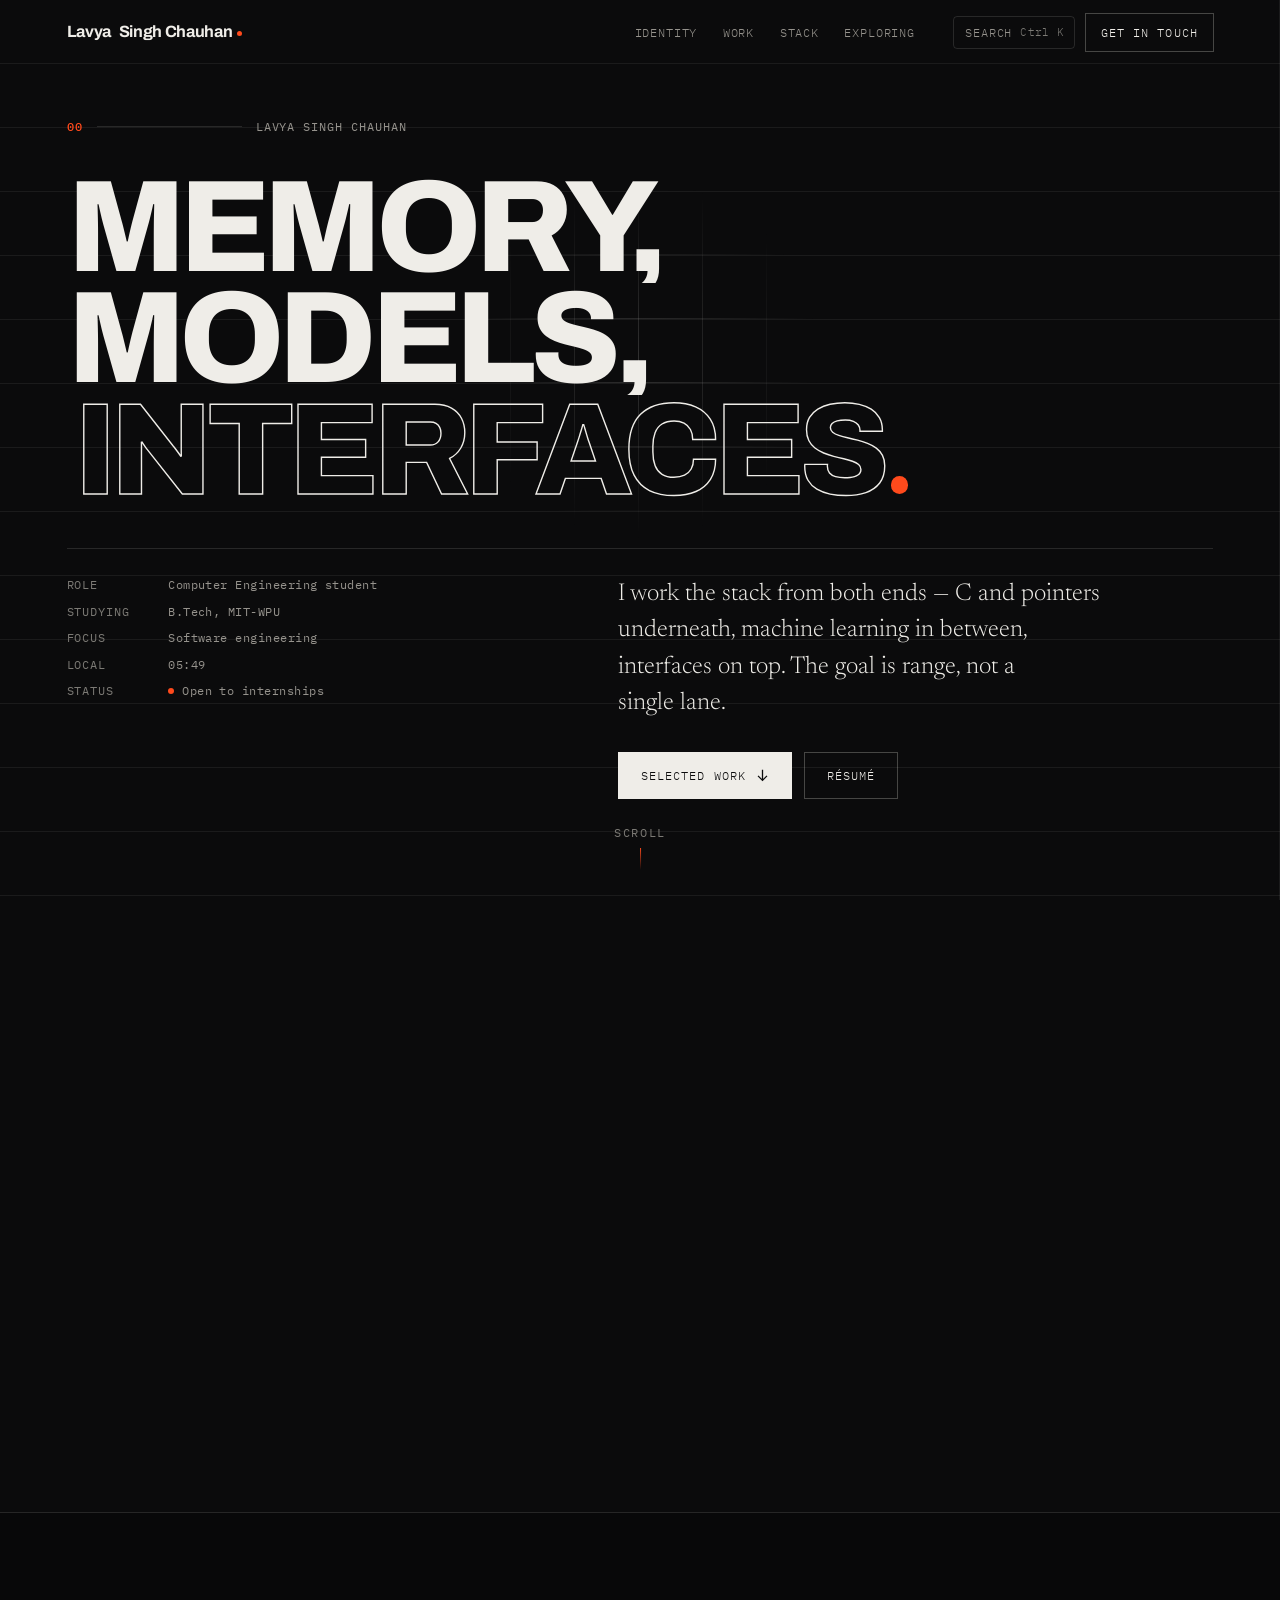
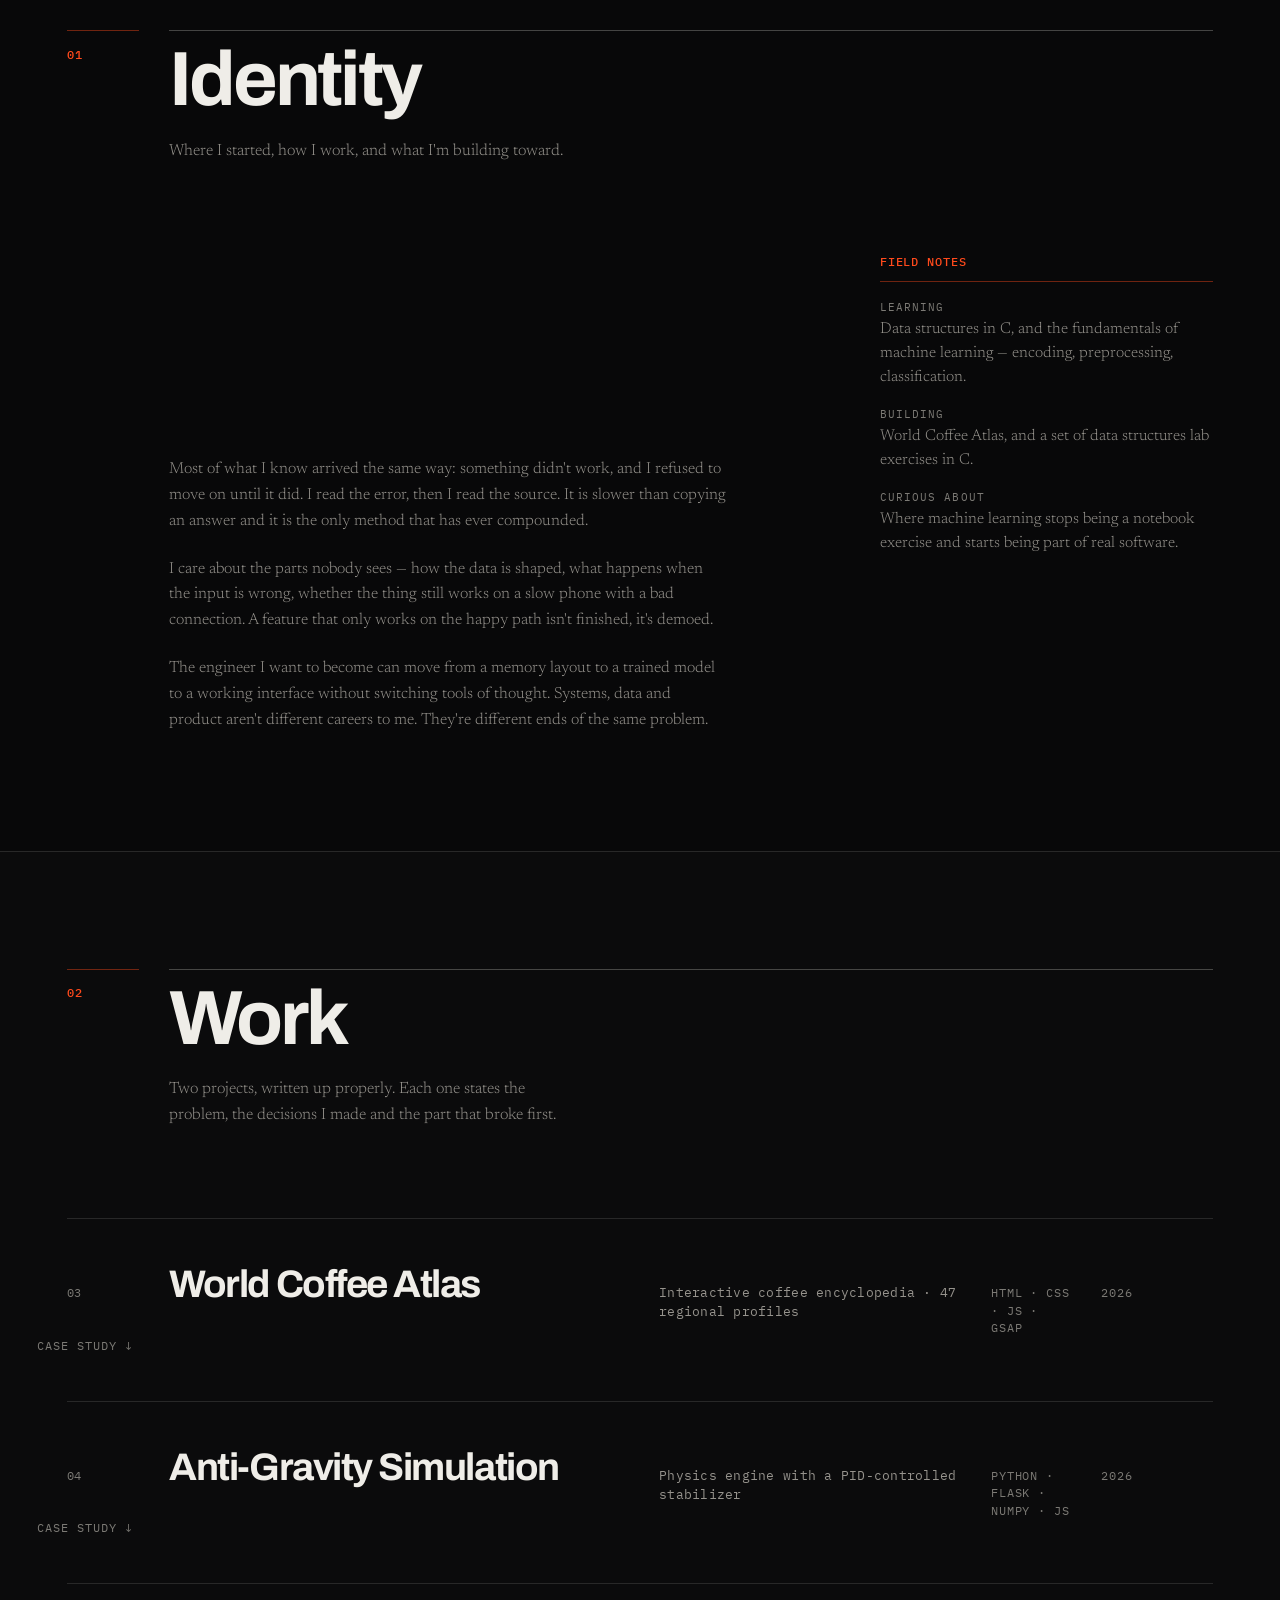
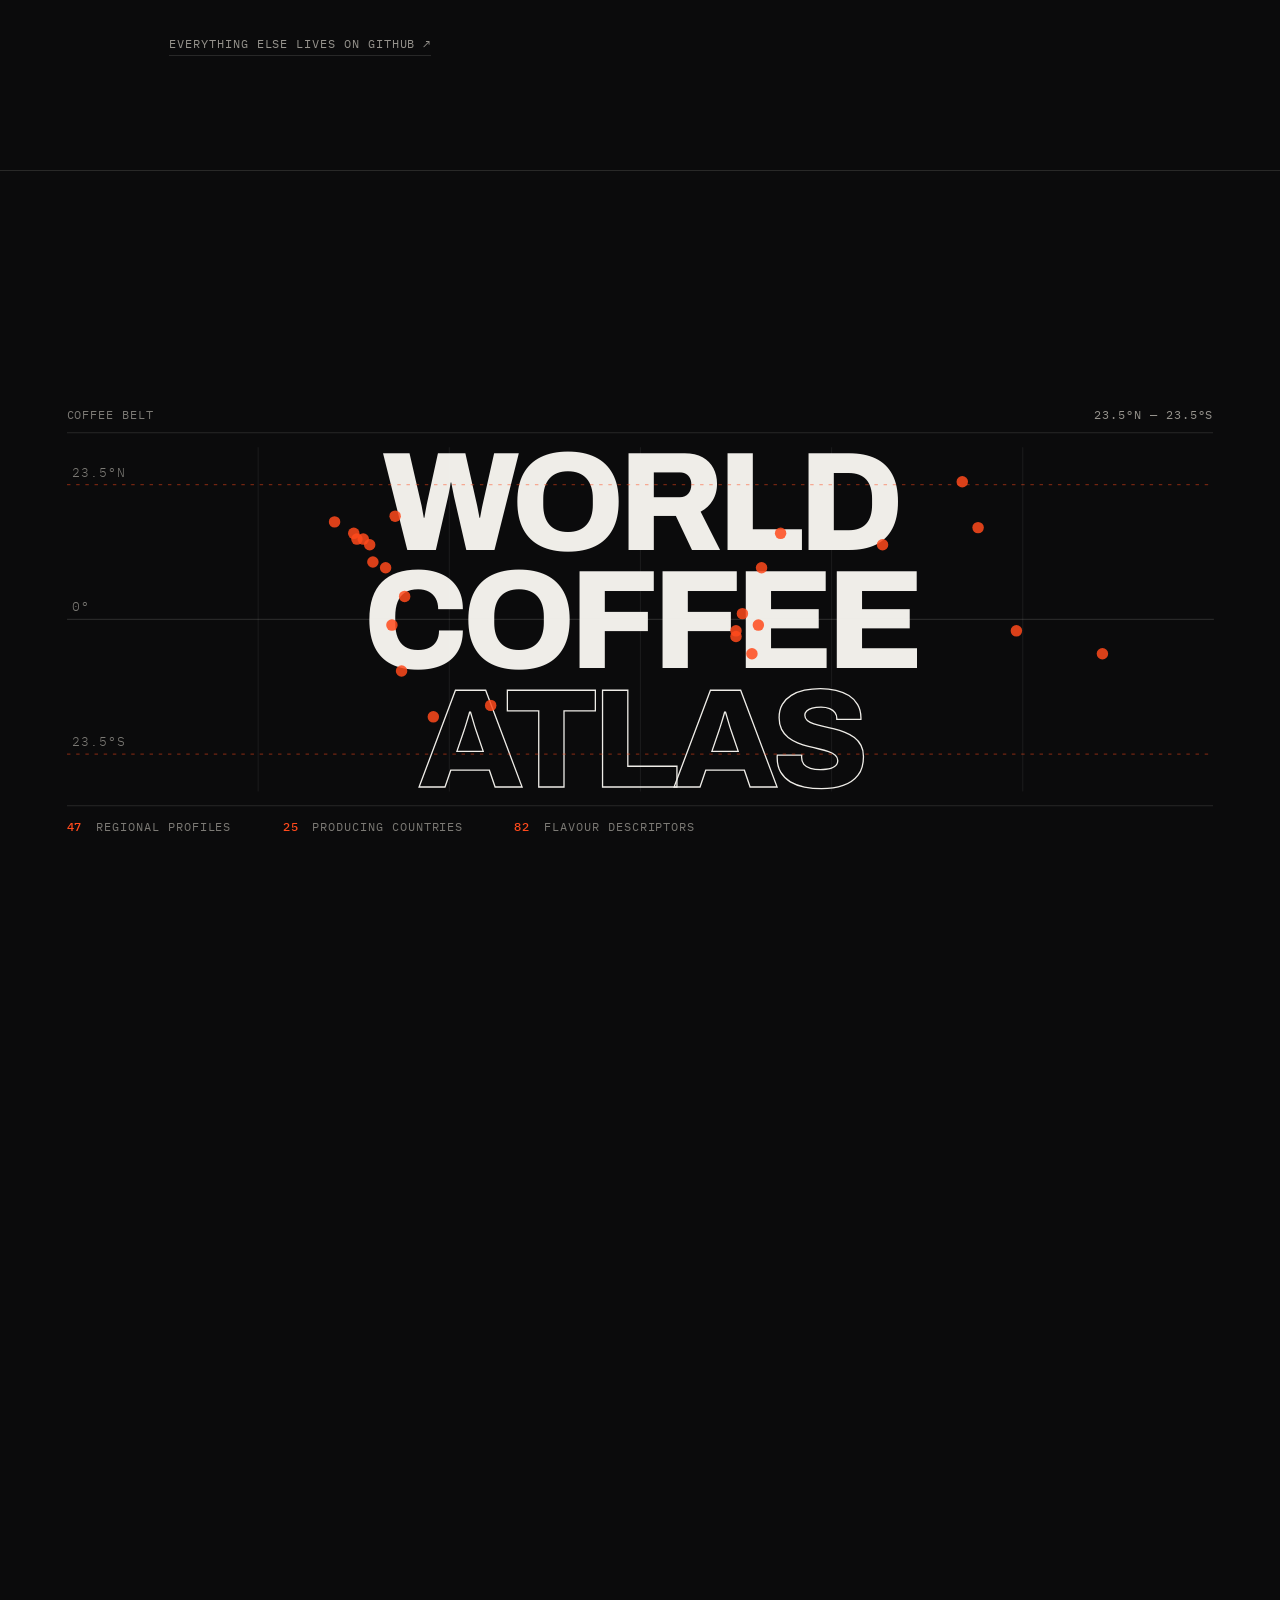
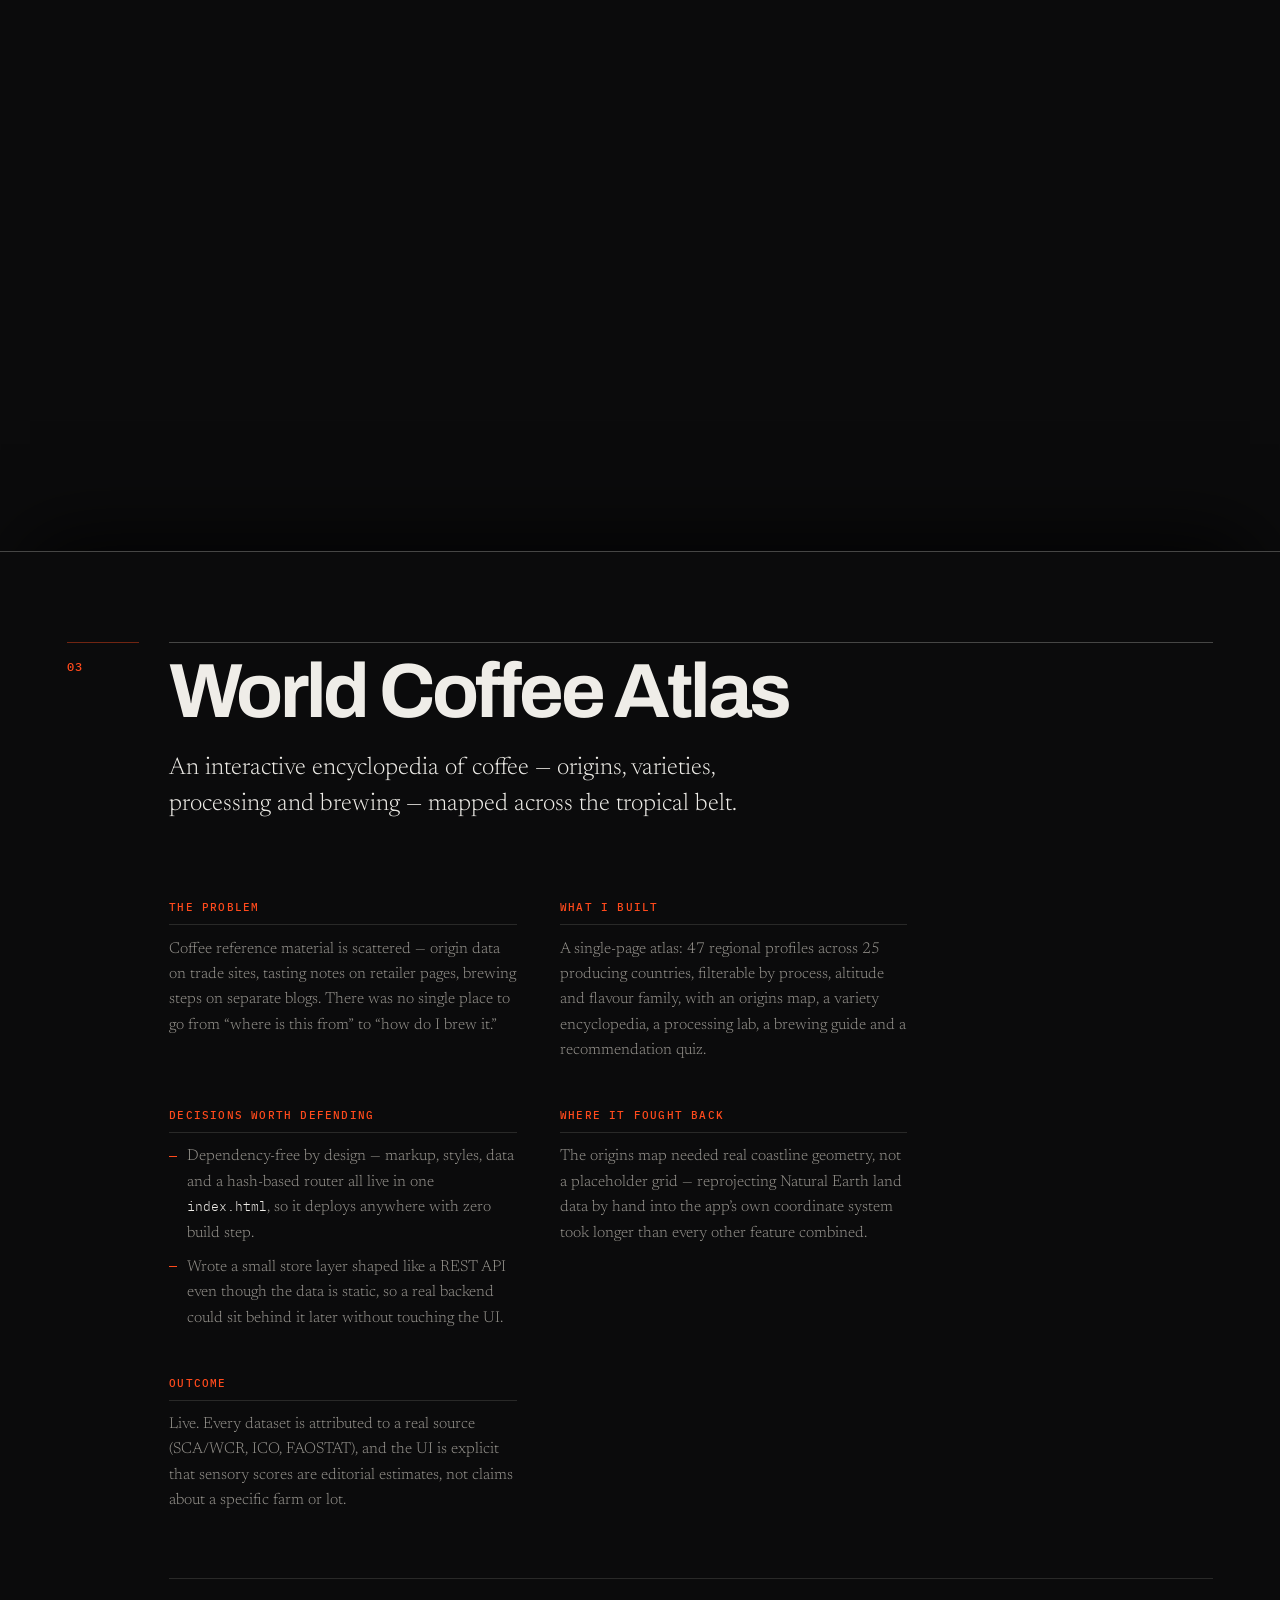
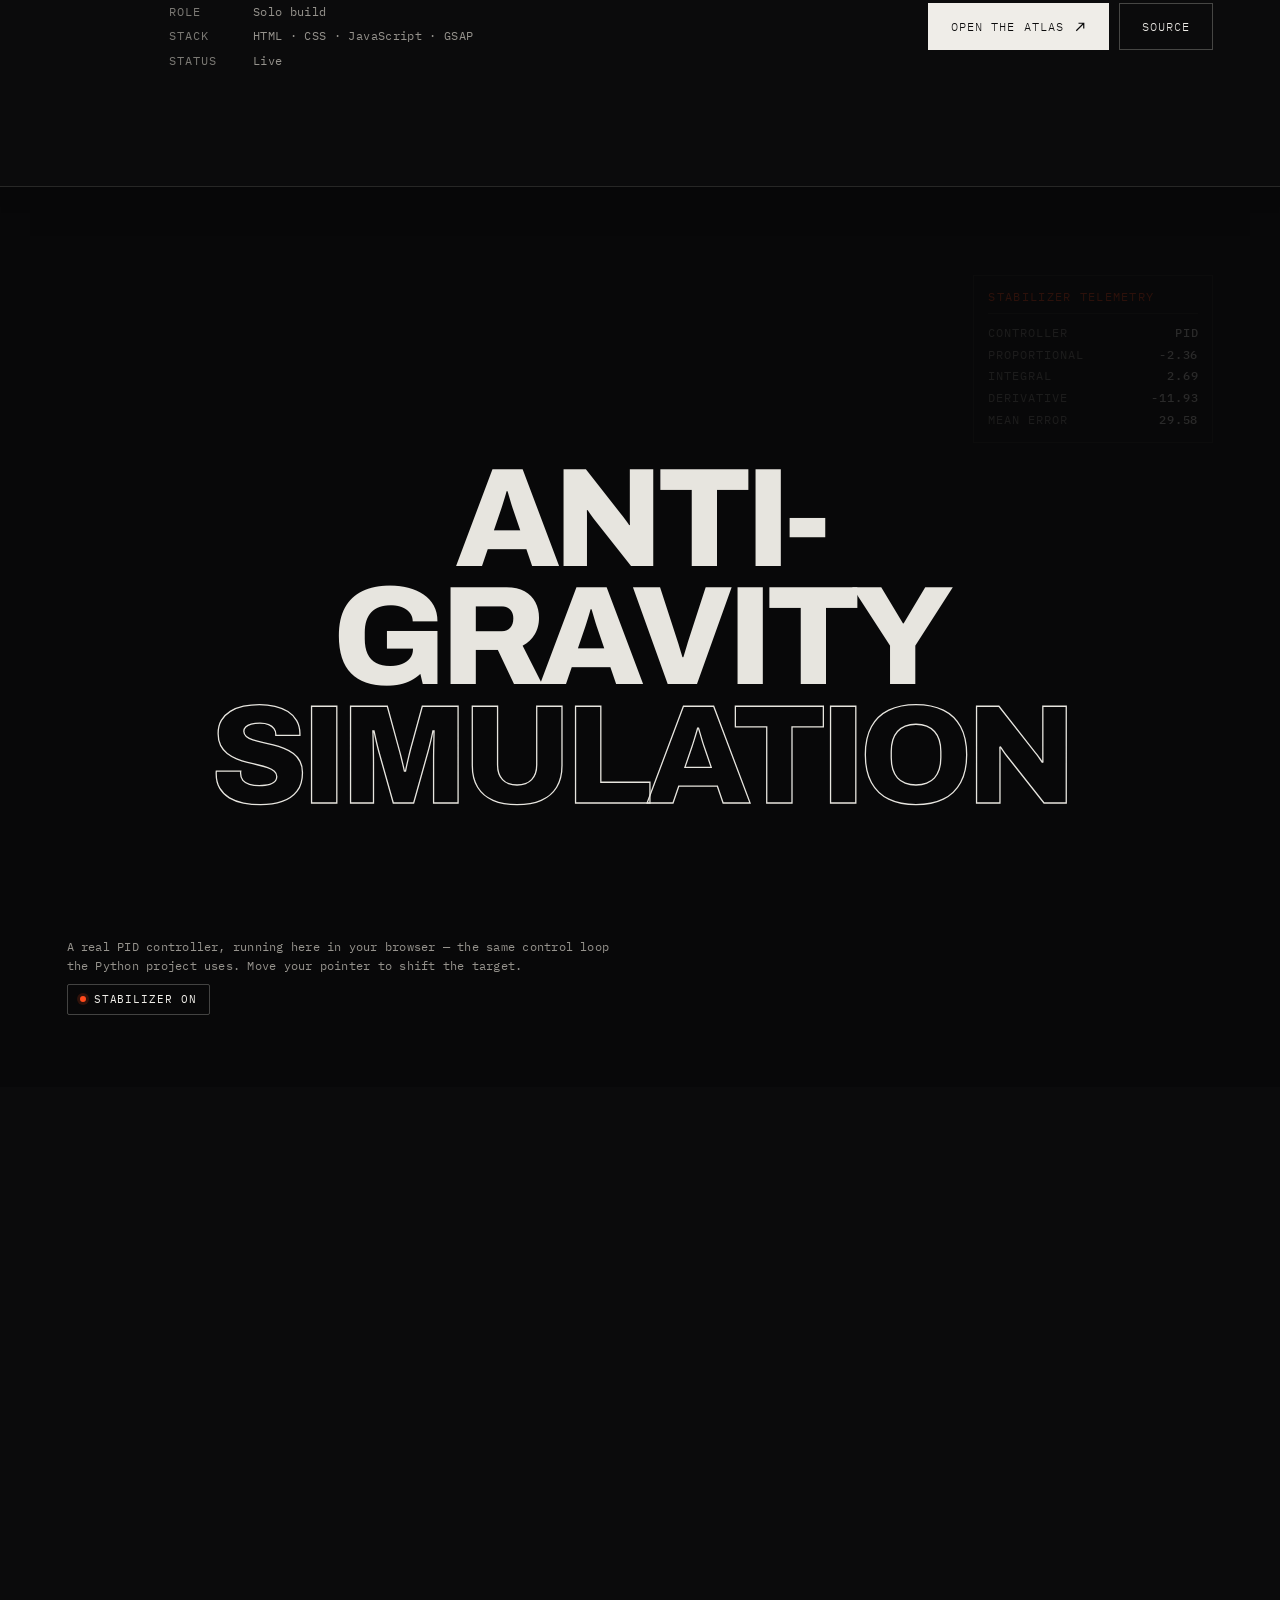
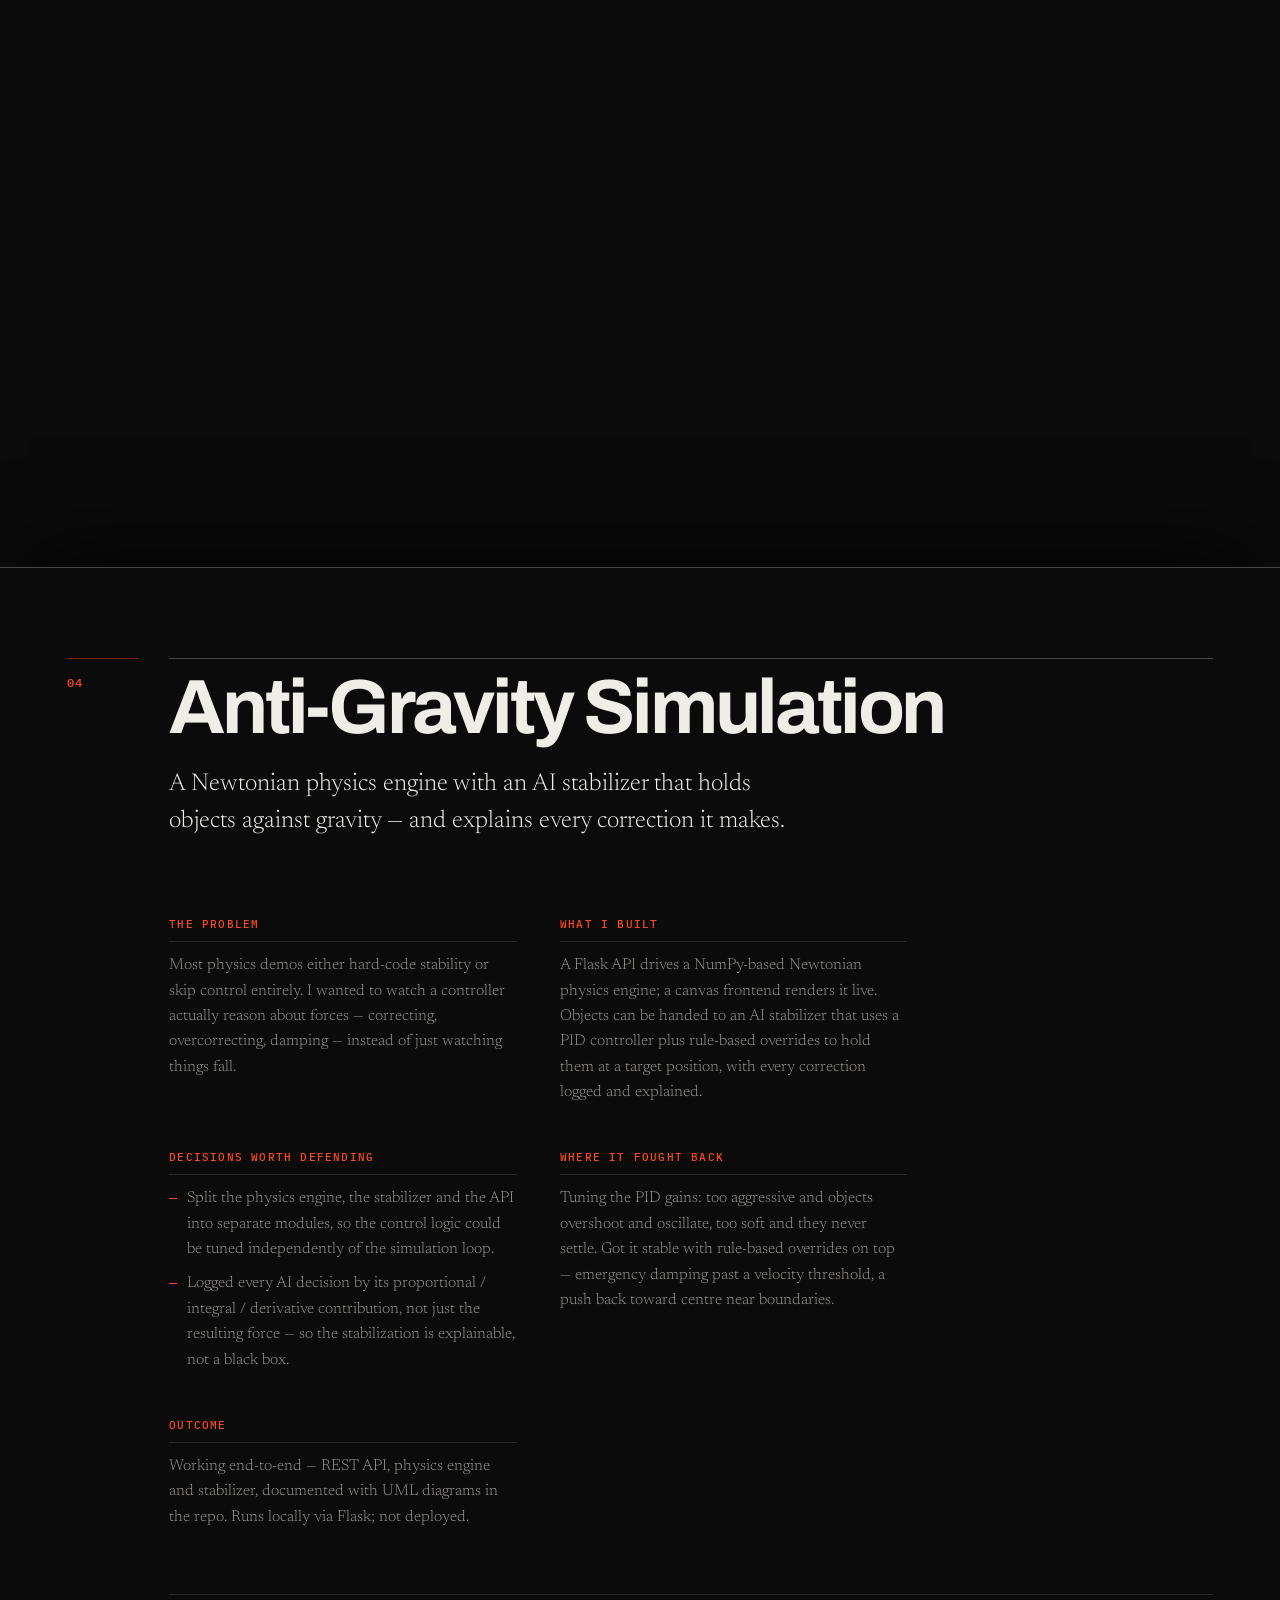
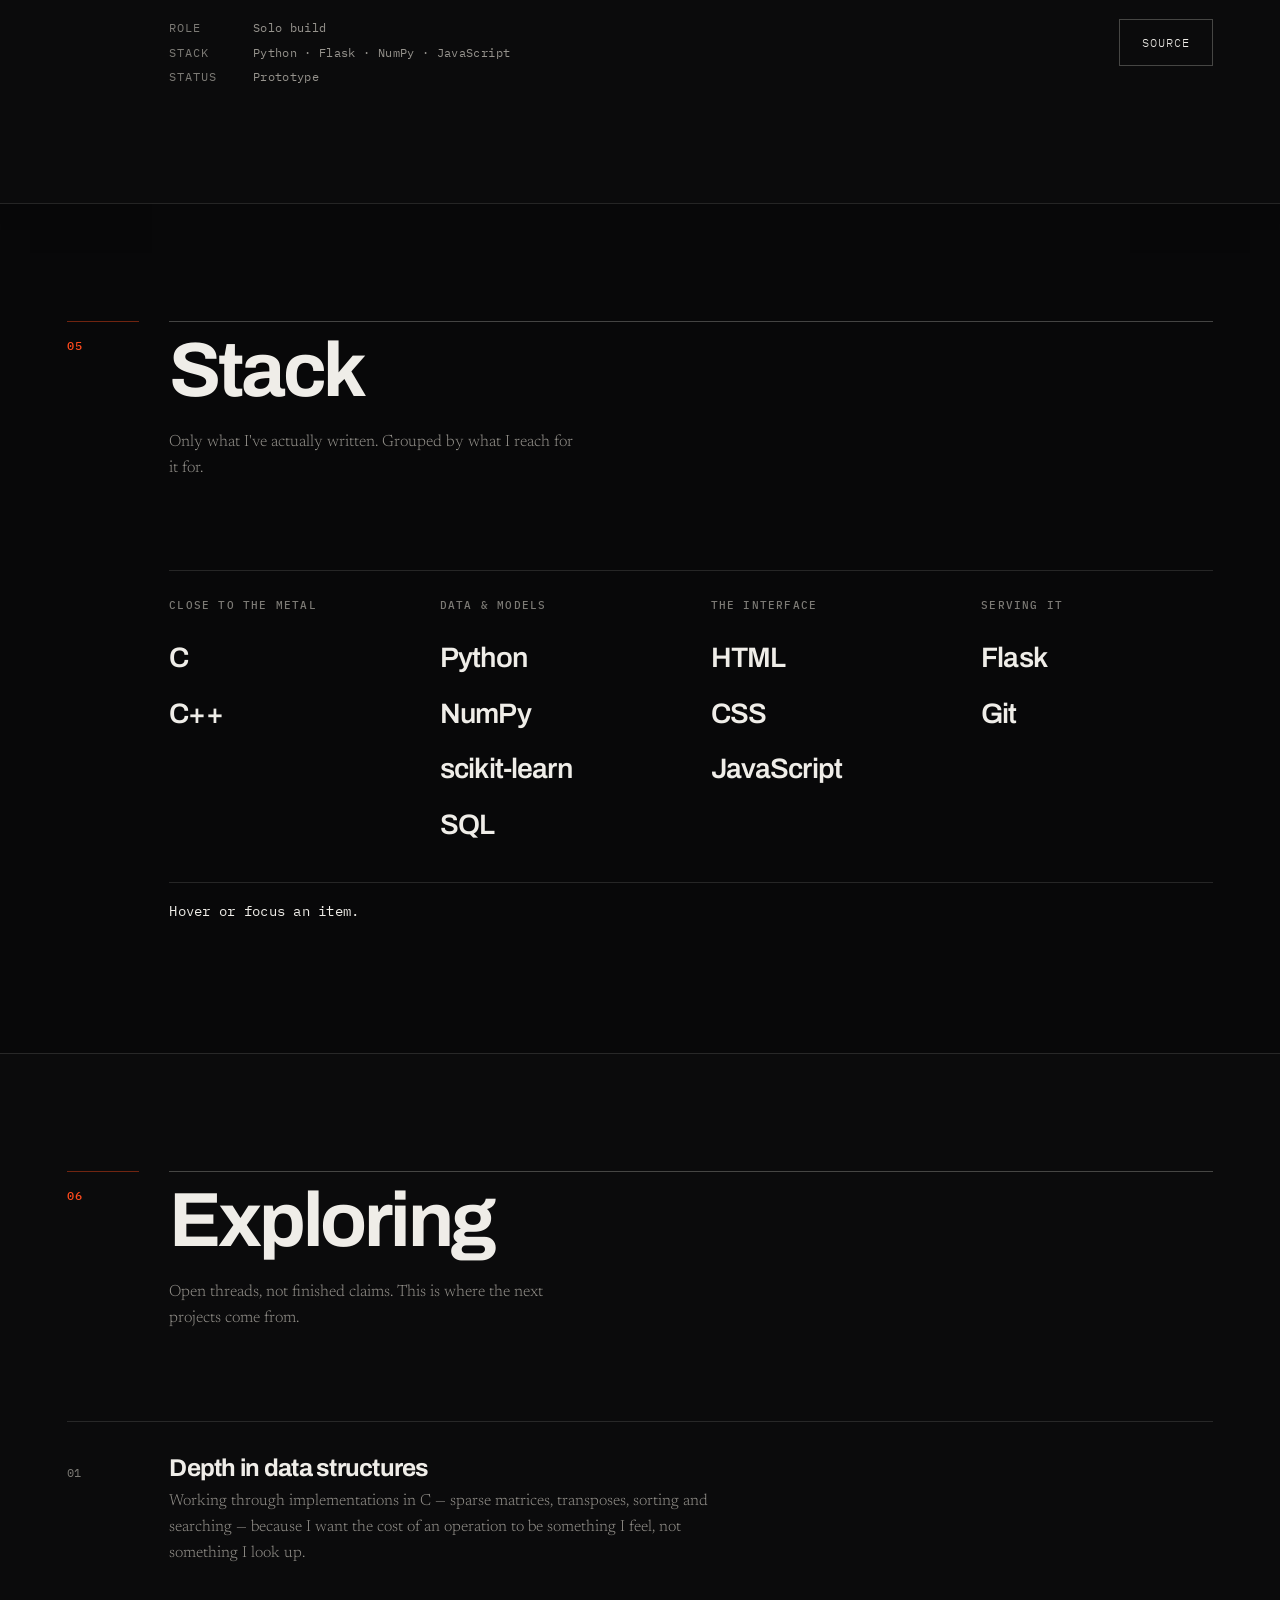
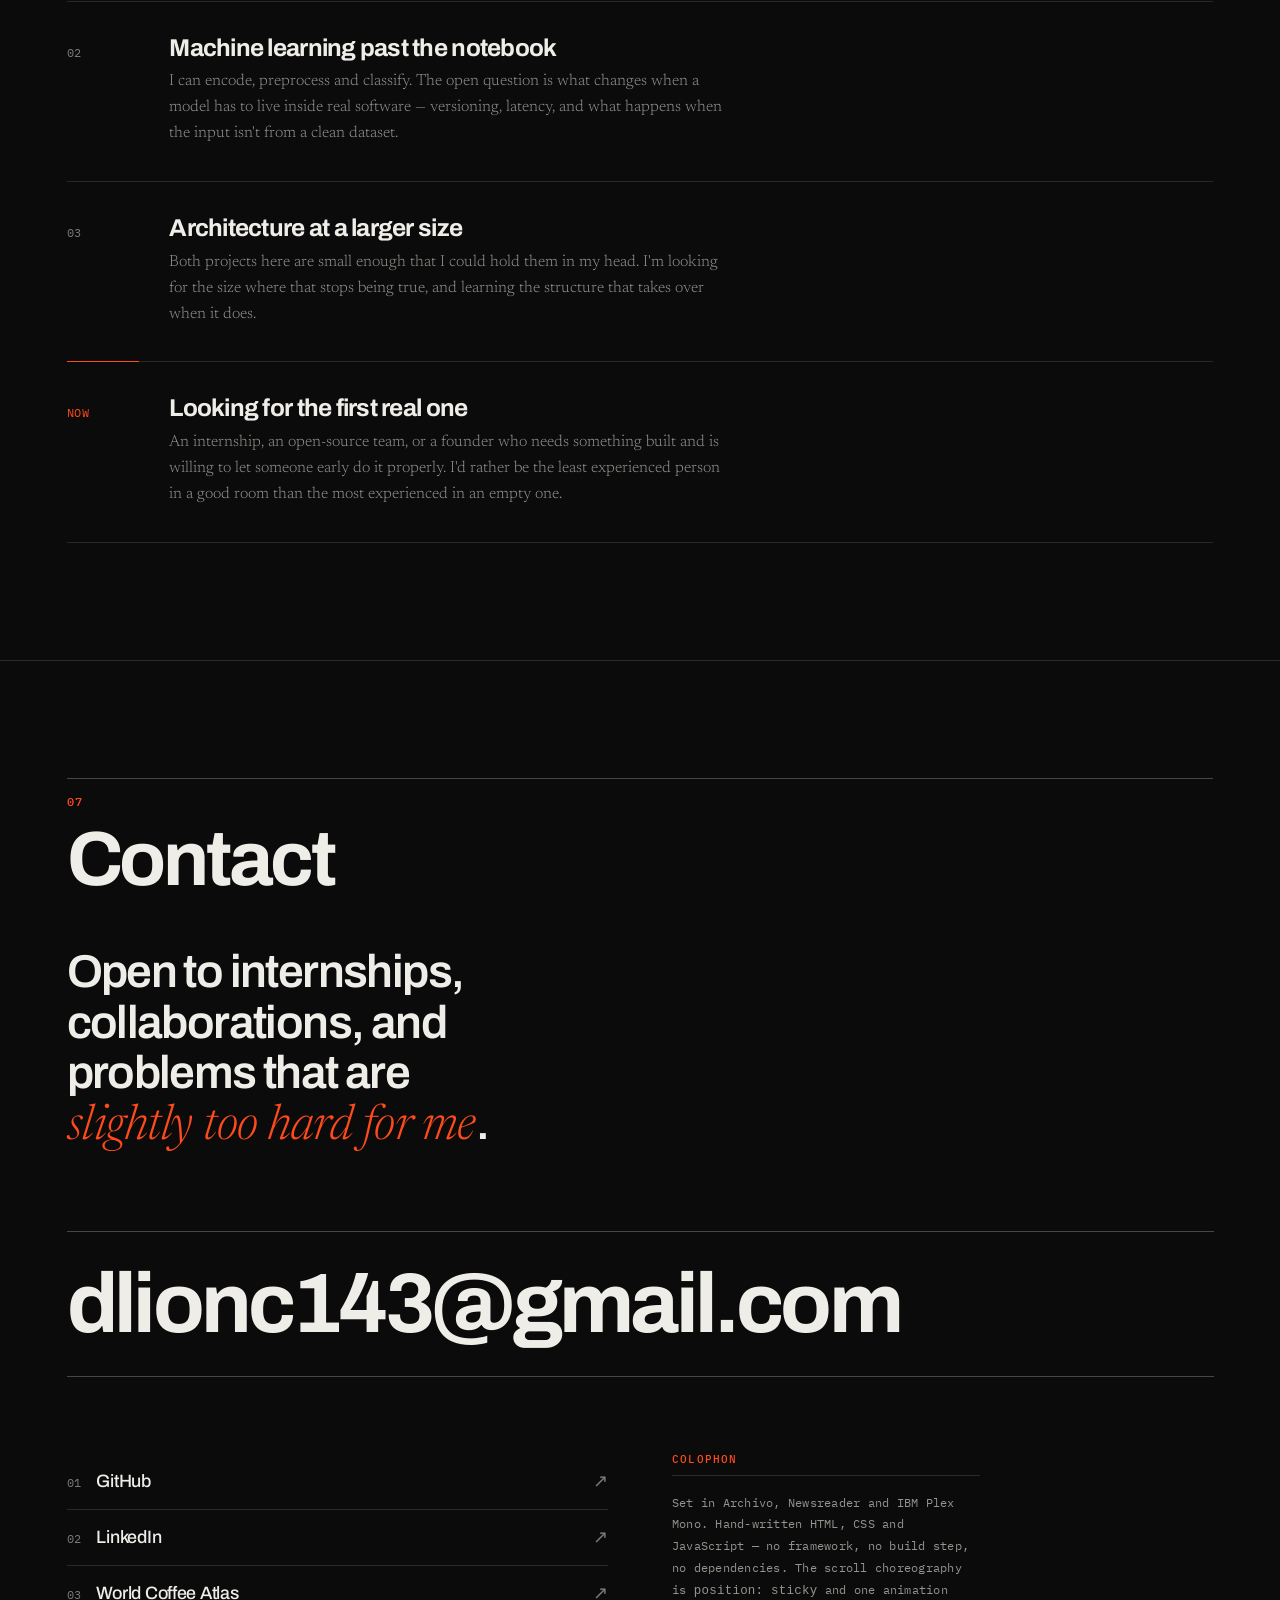
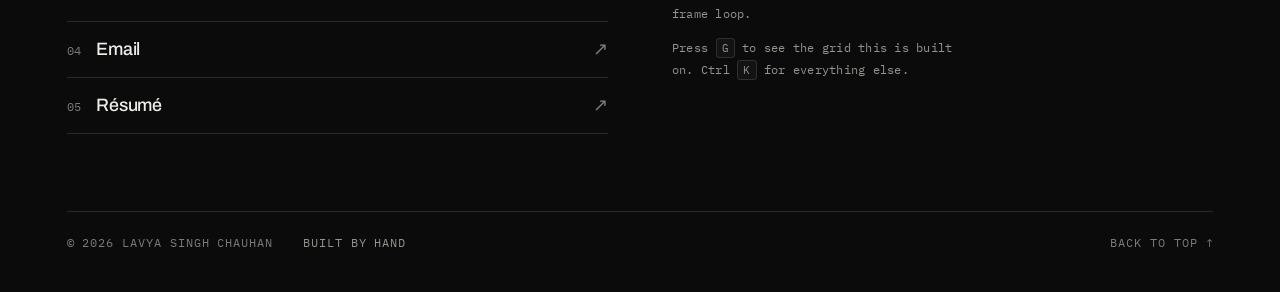
==== commit e9628d2d: "Upgrade portfolio interactions and project storytelling Adds the LinkedIn profile to the existing "E" ====
--- a/index.html
+++ b/index.html
@@ -43,7 +43,7 @@
   "alumniOf": "MIT World Peace University",
   "email": "mailto:dlionc143@gmail.com",
   "knowsAbout": ["C", "C++", "Python", "JavaScript", "SQL", "HTML", "CSS", "Machine Learning", "Data Structures"],
-  "sameAs": ["https://github.com/LavyaS"]
+  "sameAs": ["https://github.com/LavyaS", "https://www.linkedin.com/in/lavya-s-chauhan-59363b287"]
 }
 </script>
 </head>
@@ -526,9 +526,10 @@
     <div class="footer__grid">
       <nav class="footer__links" aria-label="Elsewhere">
         <a href="https://github.com/LavyaS" rel="me noopener" data-cursor-label="Visit"><span class="mono">01</span> GitHub <i aria-hidden="true">&#8599;</i></a>
-        <a href="https://lustrous-peony-d2a063.netlify.app/" rel="noopener" data-cursor-label="Visit"><span class="mono">02</span> World Coffee Atlas <i aria-hidden="true">&#8599;</i></a>
-        <a href="mailto:dlionc143@gmail.com" data-cursor-label="Email"><span class="mono">03</span> Email <i aria-hidden="true">&#8599;</i></a>
-        <a href="assets/resume.html" data-cursor-label="Open"><span class="mono">04</span> Résumé <i aria-hidden="true">&#8599;</i></a>
+        <a href="https://www.linkedin.com/in/lavya-s-chauhan-59363b287" target="_blank" rel="me noopener noreferrer" data-cursor-label="Visit"><span class="mono">02</span> LinkedIn <span class="vh">(opens in a new tab)</span><i aria-hidden="true">&#8599;</i></a>
+        <a href="https://lustrous-peony-d2a063.netlify.app/" rel="noopener" data-cursor-label="Visit"><span class="mono">03</span> World Coffee Atlas <i aria-hidden="true">&#8599;</i></a>
+        <a href="mailto:dlionc143@gmail.com" data-cursor-label="Email"><span class="mono">04</span> Email <i aria-hidden="true">&#8599;</i></a>
+        <a href="assets/resume.html" data-cursor-label="Open"><span class="mono">05</span> Résumé <i aria-hidden="true">&#8599;</i></a>
       </nav>
 
       <div class="colophon mono">
--- a/css/main.css
+++ b/css/main.css
@@ -137,6 +137,17 @@
   line-height: 1.5;
 }
 
+/* Announced by screen readers, invisible on screen. */
+.vh {
+  position: absolute;
+  width: 1px; height: 1px;
+  margin: -1px; padding: 0;
+  overflow: hidden;
+  clip-path: inset(50%);
+  white-space: nowrap;
+  border: 0;
+}
+
 .dim   { color: var(--paper-dim); }
 .faint { color: var(--paper-faint); }
 
